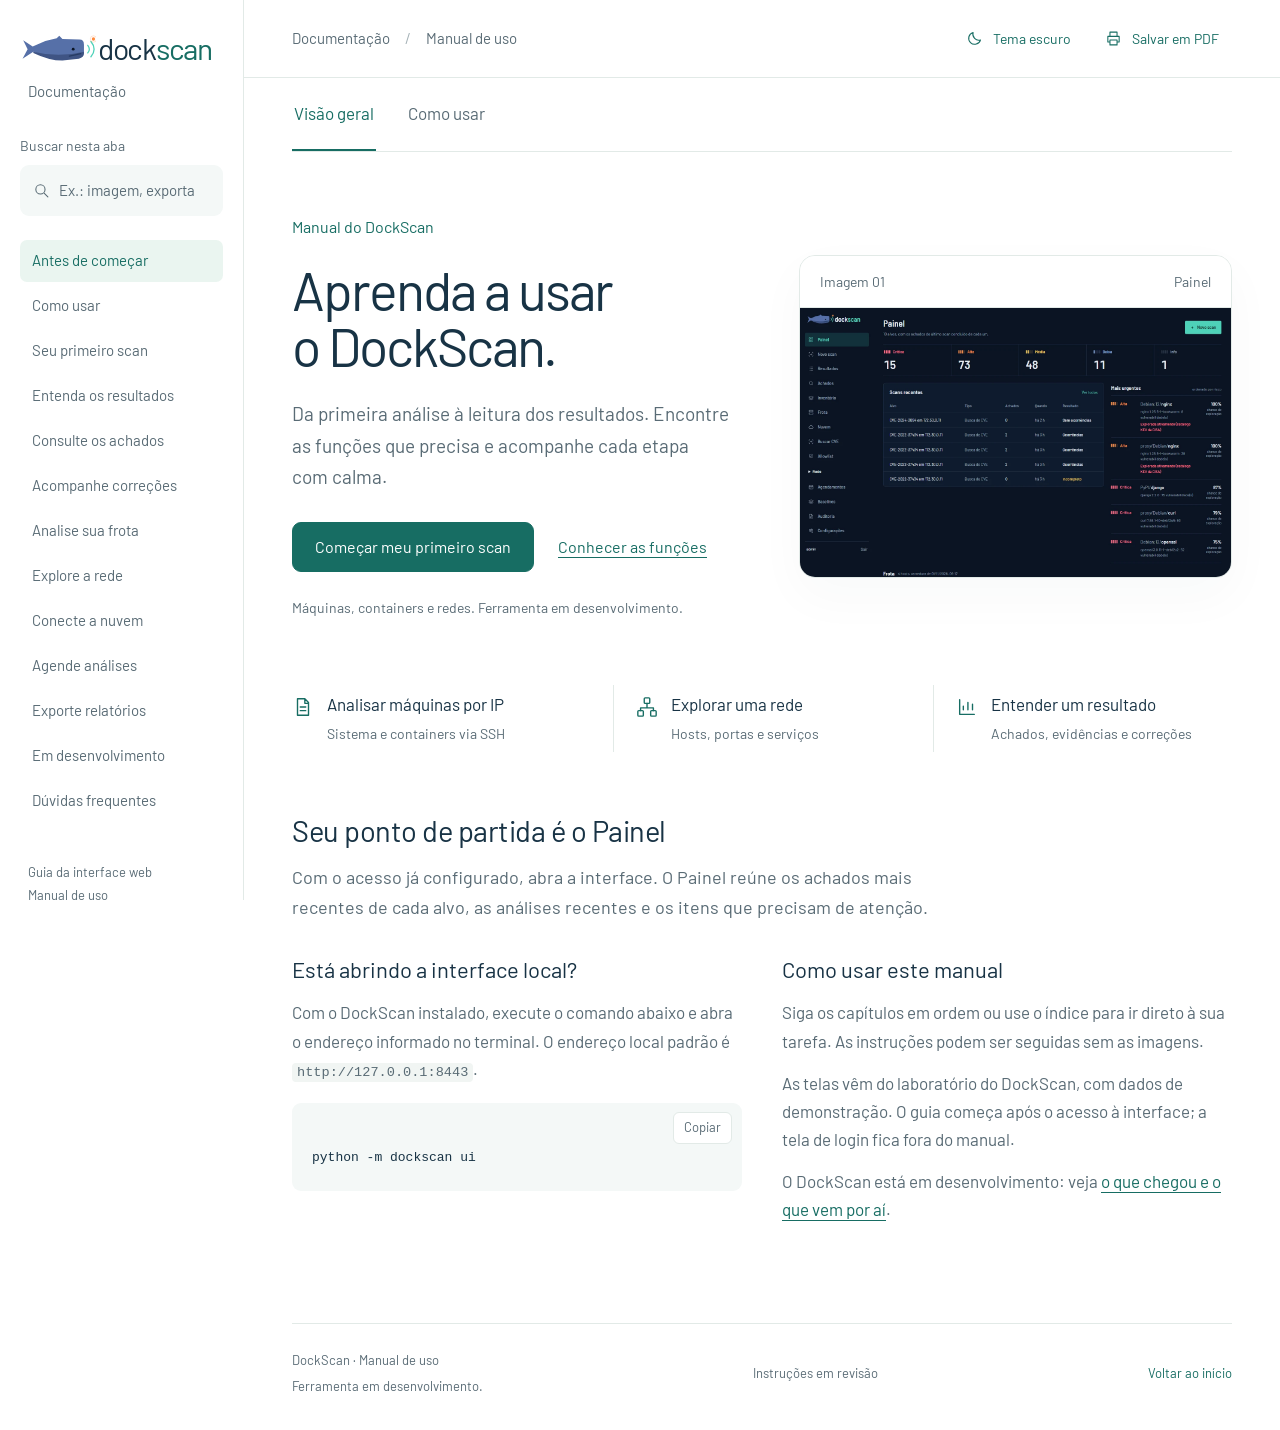
==== index.html @ 8bc9f791 "Publica o manual do DockScan O código do DockScan fica num repositório privado, e o GitHub Pages do " ====
<!doctype html>
<html lang="pt-BR">
<head>
  <meta charset="utf-8">
  <meta name="viewport" content="width=device-width, initial-scale=1">
  <meta name="color-scheme" content="light">
  <meta name="theme-color" content="#ffffff">
  <script src="tema.js"></script>
  <meta name="description" content="Manual de uso do DockScan. Aprenda a analisar máquinas e containers por IP, investigar redes e acompanhar as correções.">
  <title>Manual de uso · DockScan</title>
  <link rel="icon" href="assets/logo.svg" type="image/svg+xml">
  <link rel="preload" href="assets/fonts/barlow-latin-400-normal.woff2" as="font" type="font/woff2" crossorigin>
  <link rel="stylesheet" href="manual.css">
  <script src="manual.js" defer></script>
</head>
<body>
  <a class="skip-link" href="#conteudo">Pular para o conteúdo</a>
  <header class="mobile-header">
    <a class="brand" href="#inicio" aria-label="DockScan, início do manual"><img src="assets/logo.svg" alt="" width="66" height="30"><span>dock<span>scan</span></span></a>
    <button class="button" id="menu-toggle" type="button" aria-expanded="false" aria-controls="sidebar" hidden>Capítulos</button>
  </header>

  <aside class="sidebar" id="sidebar">
    <a class="brand" href="#inicio" aria-label="DockScan, início do manual"><img src="assets/logo.svg" alt="" width="80" height="36"><span>dock<span>scan</span></span></a>
    <p class="sidebar-label">Documentação</p>
    <div class="search" id="search-control" hidden>
      <label for="busca">Buscar nesta aba</label>
      <div class="search-field"><svg viewBox="0 0 24 24" aria-hidden="true"><circle cx="10.5" cy="10.5" r="6.5"></circle><path d="m16 16 5 5"></path></svg><input id="busca" type="search" name="busca" placeholder="Ex.: imagem, exportar…" autocomplete="off"></div>
      <p id="busca-status" class="sr-only" role="status"></p>
    </div>
    <nav aria-label="Capítulos do manual" id="chapters">
      <a href="#inicio" aria-current="location">Antes de começar</a>
      <a href="#como-usar">Como usar</a>
      <a href="#primeiro-scan">Seu primeiro scan</a>
      <a href="#resultados">Entenda os resultados</a>
      <a href="#achados">Consulte os achados</a>
      <a href="#comparacao">Acompanhe correções</a>
      <a href="#frota">Analise sua frota</a>
      <a href="#rede">Explore a rede</a>
      <a href="#nuvem">Conecte a nuvem</a>
      <a href="#agendamentos">Agende análises</a>
      <a href="#relatorios">Exporte relatórios</a>
      <a href="#desenvolvimento">Em desenvolvimento</a>
      <a href="#ajuda">Dúvidas frequentes</a>
    </nav>
    <div class="sidebar-footer">Guia da interface web<p>Manual de uso</p><a href="#primeiro-scan">Abrir passo a passo</a></div>
  </aside>

  <div class="page">
    <div class="topbar"><p>Documentação <span aria-hidden="true">/</span> Manual de uso</p><div class="topbar-actions"><button class="button small theme-toggle" id="theme-toggle" type="button" aria-label="Tema escuro" aria-pressed="false" title="Ativar tema escuro" hidden><svg viewBox="0 0 24 24" aria-hidden="true"><path d="M20.5 14A8.5 8.5 0 0 1 10 3.5 8.5 8.5 0 1 0 20.5 14Z"></path></svg><span>Tema escuro</span></button><button class="button small" id="print-manual" type="button" hidden><svg viewBox="0 0 24 24" aria-hidden="true"><path d="M7 8V3h10v5M7 17H4V9h16v8h-3M7 14h10v7H7z"></path></svg>Salvar em PDF</button></div></div>
    <main id="conteudo" tabindex="-1">
      <nav class="manual-tabs" id="manual-tabs" aria-label="Seções do manual">
        <a id="aba-visao-geral" href="#inicio" data-panel="painel-visao-geral">Visão geral</a>
        <a id="aba-como-usar" href="#como-usar" data-panel="painel-como-usar">Como usar</a>
      </nav>
      <p id="sem-resultados" class="empty-state" hidden>Nenhuma etapa encontrada. Tente “scan”, “rede”, “frota” ou “relatório”. <button class="text-button" id="limpar-busca" type="button">Limpar busca</button></p>

      <div id="painel-visao-geral" data-manual-panel>
      <section id="inicio" class="chapter intro" aria-labelledby="titulo-inicio" data-keywords="começar painel acesso interface instalação abrir overview dashboard">
        <div class="hero">
          <div class="hero-copy">
            <p class="intro-label">Manual do DockScan</p>
            <h1 id="titulo-inicio">Aprenda a usar<br>o DockScan.</h1>
            <p class="lead">Da primeira análise à leitura dos resultados. Encontre as funções que precisa e acompanhe cada etapa com calma.</p>
            <div class="hero-actions"><a class="button primary" href="#primeiro-scan">Começar meu primeiro scan</a><a class="text-link" href="#como-usar">Conhecer as funções</a></div>
            <p class="hero-note">Máquinas, containers e redes. Ferramenta em desenvolvimento.</p>
          </div>
          <div class="hero-preview">
        <figure class="screenshot-placeholder" id="print-painel" data-screenshot="painel.webp">
          <div class="placeholder-header"><span>Imagem 01</span><span>Painel</span></div>
          <img src="assets/prints/painel.webp" alt="Painel do DockScan com o resumo por severidade, os scans recentes e os achados mais urgentes" width="1440" height="900" decoding="async">
          <figcaption>Referência da etapa: use “Novo scan” para iniciar ou abra uma análise em “Scans recentes”.</figcaption>
        </figure>
          </div>
        </div>
        <div class="start-paths" aria-label="Escolha seu ponto de partida">
          <a href="#primeiro-scan"><svg viewBox="0 0 24 24" aria-hidden="true"><path d="M6 3h8l4 4v14H6zM14 3v5h4M9 12h6m-6 4h6"></path></svg><span>Analisar máquinas por IP<small>Sistema e containers via SSH</small></span></a>
          <a href="#rede"><svg viewBox="0 0 24 24" aria-hidden="true"><rect x="9" y="2" width="6" height="6" rx="1"></rect><rect x="2" y="16" width="6" height="6" rx="1"></rect><rect x="16" y="16" width="6" height="6" rx="1"></rect><path d="M12 8v5M5 16v-3h14v3"></path></svg><span>Explorar uma rede<small>Hosts, portas e serviços</small></span></a>
          <a href="#resultados"><svg viewBox="0 0 24 24" aria-hidden="true"><path d="M4 4v16h16M8 15v-4m5 4V7m5 8v-6"></path></svg><span>Entender um resultado<small>Achados, evidências e correções</small></span></a>
        </div>
        <div class="overview-panel-note"><h2>Seu ponto de partida é o Painel</h2><p>Com o acesso já configurado, abra a interface. O Painel reúne os achados mais recentes de cada alvo, as análises recentes e os itens que precisam de atenção.</p></div>
        <div class="two-columns notes"><div><h3>Está abrindo a interface local?</h3><p>Com o DockScan instalado, execute o comando abaixo e abra o endereço informado no terminal. O endereço local padrão é <code>http://127.0.0.1:8443</code>.</p><div class="code-box"><pre><code>python -m dockscan ui</code></pre><button type="button" class="copy-button" data-copy hidden>Copiar</button></div></div><div><h3>Como usar este manual</h3><p>Siga os capítulos em ordem ou use o índice para ir direto à sua tarefa. As instruções podem ser seguidas sem as imagens.</p><p class="muted">As telas vêm do laboratório do DockScan, com dados de demonstração. O guia começa após o acesso à interface; a tela de login fica fora do manual.</p><p class="muted">O DockScan está em desenvolvimento: veja <a href="#desenvolvimento">o que chegou e o que vem por aí</a>.</p></div></div>
      </section>

      </div>
      <div id="painel-como-usar" data-manual-panel>
      <section id="como-usar" class="chapter usage-guide" aria-labelledby="titulo-como-usar" data-keywords="tutorial como usar funções recursos menu botões passo a passo auditoria configurações allowlist baselines rede achados nuvem perfis">
        <header class="chapter-header"><div><h2 id="titulo-como-usar">Como usar</h2><p>Veja o caminho de uma análise e para que serve cada função da interface. Os capítulos seguintes detalham as etapas, com a tela de cada uma.</p></div></header>
        <h3 class="subheading">O fluxo completo, passo a passo</h3>
        <ol class="steps">
          <li><div><h3>Escolha o alvo</h3><p>Abra <a href="#primeiro-scan">Novo scan</a> para informar os IPs das máquinas. Para IPs, portas e serviços, siga o <a href="#rede">tutorial de rede</a>.</p></div></li>
          <li><div><h3>Preencha a entrada e a política</h3><p>Informe os endereços IP e configure o acesso SSH na Frota. Defina a severidade que deve reprovar o scan e se deseja comparar com uma análise anterior.</p></div></li>
          <li><div><h3>Inicie e acompanhe</h3><p>Clique em “Iniciar varredura por IP” ou, na rede, em “Iniciar varredura”. Aguarde o término e confira mensagens de erro e avisos de cobertura.</p></div></li>
          <li><div><h3>Investigue os achados</h3><p>Em <a href="#resultados">Resultados</a>, filtre os itens e leia localização, detalhes e recomendação. Os estados “Passou” e “Falhou” se referem à política configurada.</p></div></li>
          <li><div><h3>Corrija e repita a análise</h3><p>Altere o alvo e execute outro scan compatível. Use <a href="#comparacao">Comparar scans</a> para conferir itens novos, persistentes e que deixaram de ser reportados.</p></div></li>
          <li><div><h3>Guarde o resultado e crie uma rotina</h3><p><a href="#relatorios">Exporte o relatório</a> no formato necessário. Para repetir a análise, configure um <a href="#agendamentos">agendamento</a>.</p></div></li>
        </ol>

        <h3 class="subheading">O que cada função do menu faz</h3>
        <div class="function-list">
          <details class="function-item"><summary>Painel<svg viewBox="0 0 24 24" aria-hidden="true"><path d="m9 5 7 7-7 7"></path></svg></summary><div><p>Mostra os achados mais recentes por alvo, scans recentes e itens urgentes.</p><p class="function-instruction">Confira o resumo e abra uma análise em “Scans recentes”. <a href="#inicio">Ver orientação</a>.</p></div></details>
          <details class="function-item"><summary>Novo scan<svg viewBox="0 0 24 24" aria-hidden="true"><path d="m9 5 7 7-7 7"></path></svg></summary><div><p>Analisa o sistema e os containers das máquinas selecionadas por IP.</p><p class="function-instruction">Informe os IPs, revise a política e inicie. <a href="#primeiro-scan">Ver etapas</a>.</p></div></details>
          <details class="function-item"><summary>Resultados<svg viewBox="0 0 24 24" aria-hidden="true"><path d="m9 5 7 7-7 7"></path></svg></summary><div><p>Guarda o histórico e permite investigar os achados de cada análise.</p><p class="function-instruction">Localize o scan, abra o resultado, aplique filtros e leia os detalhes. <a href="#resultados">Ver etapas</a>.</p></div></details>
          <details class="function-item"><summary>Achados<svg viewBox="0 0 24 24" aria-hidden="true"><path d="m9 5 7 7-7 7"></path></svg></summary><div><p>Junta numa tabela os achados do último scan de cada alvo, com uma consulta parecida com SQL.</p><p class="function-instruction">Clique na caixa da consulta, escolha campo, operador e valores e consulte. <a href="#achados">Ver etapas</a>.</p></div></details>
          <details class="function-item"><summary>Inventário<svg viewBox="0 0 24 24" aria-hidden="true"><path d="m9 5 7 7-7 7"></path></svg></summary><div><p>Reúne máquinas, containers e serviços dos scans em um mapa e numa lista.</p><p class="function-instruction">Clique em uma máquina para expandir os itens, selecione um recurso para ver os detalhes e use os filtros para localizar um IP ou serviço.</p><p>O mapa consulta os dados salvos. Estados históricos e datas ajudam a identificar coletas antigas ou incompletas. As faixas são agrupamentos visuais dos IPs.</p></div></details>
          <details class="function-item"><summary>Frota<svg viewBox="0 0 24 24" aria-hidden="true"><path d="m9 5 7 7-7 7"></path></svg></summary><div><p>Salva o inventário de hosts cujos containers serão analisados.</p><p class="function-instruction">Cadastre os hosts, salve e use “Configurar varredura”. <a href="#frota">Ver etapas</a>.</p></div></details>
          <details class="function-item"><summary>Nuvem<svg viewBox="0 0 24 24" aria-hidden="true"><path d="m9 5 7 7-7 7"></path></svg></summary><div><p>Cadastra contas de nuvem e clusters Kubernetes com credenciais só de leitura. A leitura chega nas próximas etapas.</p><p class="function-instruction">Escolha o provedor, preencha os campos e teste a conexão. <a href="#nuvem">Ver etapas</a>.</p></div></details>
          <details class="function-item"><summary>Buscar CVE<svg viewBox="0 0 24 24" aria-hidden="true"><path d="m9 5 7 7-7 7"></path></svg></summary><div><p>Verifica uma CVE ou GHSA ao vivo nos IPs informados, com uma coleta atual por SSH.</p><p class="function-instruction"><a href="#guia-cve">Ver etapas da investigação</a>.</p></div></details>
          <details class="function-item"><summary>Allowlist<svg viewBox="0 0 24 24" aria-hidden="true"><path d="m9 5 7 7-7 7"></path></svg></summary><div><p>Suprime achados avaliados nas próximas análises e na avaliação da política.</p><p class="function-instruction">Informe uma entrada por linha, revise seu alcance e salve. <a href="#funcao-allowlist">Ver etapas</a>.</p></div></details>
          <details class="function-item"><summary>Rede<svg viewBox="0 0 24 24" aria-hidden="true"><path d="m9 5 7 7-7 7"></path></svg></summary><div><p>Reúne varredura de rede, hosts, serviços, exposição do Docker, registries, certificados TLS e achados de rede.</p><p class="function-instruction">Comece por “Varrer a rede” e investigue os resultados nas telas do módulo. <a href="#rede">Ver etapas</a>.</p></div></details>
          <details class="function-item"><summary>Agendamentos<svg viewBox="0 0 24 24" aria-hidden="true"><path d="m9 5 7 7-7 7"></path></svg></summary><div><p>Repete análises com um intervalo e uma entrada salvos.</p><p class="function-instruction">Defina nome, tipo, intervalo, horário, alvo e política. <a href="#agendamentos">Ver etapas</a>.</p></div></details>
          <details class="function-item"><summary>Baselines<svg viewBox="0 0 24 24" aria-hidden="true"><path d="m9 5 7 7-7 7"></path></svg></summary><div><p>Compara análises compatíveis e mostra como os achados mudaram.</p><p class="function-instruction">Selecione o scan atual e a referência e revise os grupos. <a href="#comparacao">Ver etapas</a>.</p></div></details>
          <details class="function-item"><summary>Auditoria<svg viewBox="0 0 24 24" aria-hidden="true"><path d="m9 5 7 7-7 7"></path></svg></summary><div><p>Permite consultar os registros de acesso e operação da interface.</p><p class="function-instruction">Abra o menu e busque por usuário, ação, alvo ou resultado. <a href="#funcao-auditoria">Ver etapas</a>.</p></div></details>
          <details class="function-item"><summary>Configurações<svg viewBox="0 0 24 24" aria-hidden="true"><path d="m9 5 7 7-7 7"></path></svg></summary><div><p>Mostra informações da instância, limites de envio e opções de rede.</p><p class="function-instruction">Confira a conexão e ajuste o escopo e as opções de rede. <a href="#funcao-configuracoes">Ver etapas</a>.</p></div></details>
        </div>

        <h3 class="subheading">As telas de Rede</h3>
        <div class="function-list">
          <details class="function-item"><summary>Painel de rede<svg viewBox="0 0 24 24" aria-hidden="true"><path d="m9 5 7 7-7 7"></path></svg></summary><div><p>Resume os scans selecionados. Escolha as análises e filtre por IP ou severidade para consultar os indicadores.</p></div></details>
          <details class="function-item"><summary>Varrer a rede<svg viewBox="0 0 24 24" aria-hidden="true"><path d="m9 5 7 7-7 7"></path></svg></summary><div><p>Cria uma análise. Informe os alvos autorizados, revise perfil, portas e módulos e clique em “Iniciar varredura”.</p></div></details>
          <details class="function-item"><summary>Hosts<svg viewBox="0 0 24 24" aria-hidden="true"><path d="m9 5 7 7-7 7"></path></svg></summary><div><p>Organiza as observações por host. Selecione um scan e abra o host para investigar portas, serviços e evidências.</p></div></details>
          <details class="function-item"><summary>Serviços<svg viewBox="0 0 24 24" aria-hidden="true"><path d="m9 5 7 7-7 7"></path></svg></summary><div><p>Lista os serviços identificados. Selecione o scan, filtre a listagem e confira os dados observados.</p></div></details>
          <details class="function-item"><summary>Exposição do Docker<svg viewBox="0 0 24 24" aria-hidden="true"><path d="m9 5 7 7-7 7"></path></svg></summary><div><p>Reúne as observações de APIs Docker. Confira as evidências de exposição e os achados relacionados.</p></div></details>
          <details class="function-item"><summary>Registries<svg viewBox="0 0 24 24" aria-hidden="true"><path d="m9 5 7 7-7 7"></path></svg></summary><div><p>Reúne os dados observados nos registries. Escolha o scan e consulte os registros e suas evidências.</p></div></details>
          <details class="function-item"><summary>Certificados TLS<svg viewBox="0 0 24 24" aria-hidden="true"><path d="m9 5 7 7-7 7"></path></svg></summary><div><p>Permite investigar as observações TLS. Confira os dados do certificado e os problemas reportados na análise.</p></div></details>
          <details class="function-item"><summary>Achados de rede<svg viewBox="0 0 24 24" aria-hidden="true"><path d="m9 5 7 7-7 7"></path></svg></summary><div><p>Reúne os achados de rede. Filtre por alvo, porta, serviço ou severidade; abra um item e registre a triagem com um comentário.</p></div></details>
          <details class="function-item"><summary>Em andamento<svg viewBox="0 0 24 24" aria-hidden="true"><path d="m9 5 7 7-7 7"></path></svg></summary><div><p>Mostra o andamento das análises ativas. Abra os resultados ao vivo ou use os controles de pausa, retomada e parada.</p></div></details>
          <details class="function-item"><summary>Histórico<svg viewBox="0 0 24 24" aria-hidden="true"><path d="m9 5 7 7-7 7"></path></svg></summary><div><p>Permite localizar análises anteriores. Filtre o histórico e use as ações para abrir, repetir, comparar, exportar ou excluir uma análise.</p></div></details>
          <details class="function-item"><summary>Comparar varreduras<svg viewBox="0 0 24 24" aria-hidden="true"><path d="m9 5 7 7-7 7"></path></svg></summary><div><p>Compara cobertura e observações de duas análises. Escolha os scans e revise também os itens sem cobertura comparável.</p></div></details>
          <details class="function-item"><summary>Perfis<svg viewBox="0 0 24 24" aria-hidden="true"><path d="m9 5 7 7-7 7"></path></svg></summary><div><p>Salva combinações de portas, descoberta e auditorias. Crie um perfil ou duplique um existente, ajuste os campos e salve.</p></div></details>
        </div>

        <details class="disclosure" id="funcao-allowlist"><summary>Allowlist: como cadastrar uma exceção</summary><div><ol class="compact-steps"><li>Abra “Allowlist” no menu.</li><li>Informe uma regra, localização de pacote ou identificador por linha. Use linhas iniciadas por <code>#</code> para comentários.</li><li>Revise a entrada e clique em “Salvar allowlist”.</li><li>Execute um novo scan para aplicar a alteração. O histórico anterior permanece como estava.</li></ol><p>Uma entrada de pacote pode suprimir várias vulnerabilidades. Confira o alcance da exceção antes de salvar.</p></div></details>
        <details class="disclosure" id="funcao-auditoria"><summary>Auditoria: como localizar uma atividade</summary><div><ol class="compact-steps"><li>Abra “Auditoria” no menu.</li><li>Preencha “Buscar atividade” com usuário, ação, alvo ou resultado.</li><li>Confira data, usuário, ação, alvo, IP e resultado da atividade encontrada.</li><li>Limpe a busca para voltar à listagem disponível.</li></ol></div></details>
        <details class="disclosure" id="funcao-configuracoes"><summary>Configurações: o que conferir e como ajustar a rede</summary><div><ol class="compact-steps"><li>Abra “Configurações” para consultar versão, conexão e limites de envio.</li><li>Em “Configurações de rede”, revise escopos autorizados, exclusões e limites da análise.</li><li>Confira também formato dos relatórios, evidências e preferências da interface.</li><li>Clique em “Salvar configurações de rede”. Alterações de escopo e limites globais exigem que não haja scans ativos.</li></ol><p>Revise a confirmação antes de reduzir a retenção: essa mudança pode excluir scans de rede antigos e seus relatórios.</p></div></details>
        <details class="disclosure"><summary>Achados de rede: como registrar a triagem</summary><div><ol class="compact-steps"><li>Abra “Rede → Achados de rede”.</li><li>Localize o achado usando os filtros e abra seus detalhes.</li><li>Leia a evidência e escreva o motivo em “Comentário de triagem”.</li><li>Escolha a ação: revisado, falso positivo ou risco aceito. Use “Reabrir” para reabrir um achado.</li></ol><p>A triagem registra a avaliação do item. Confira a evidência e a cobertura da análise antes de decidir seu estado.</p></div></details>
        <div class="callout"><span class="callout-tag">Imagens do manual</span><div><p>As telas de cada etapa vêm do laboratório do DockScan, com dados de demonstração. Telas e nomes podem mudar enquanto a ferramenta está em desenvolvimento.</p></div></div>
      </section>

      <section id="primeiro-scan" class="chapter" aria-labelledby="titulo-primeiro" data-keywords="ip ipv4 ipv6 ssh máquina containers novo scan política kev epss cofre">
        <header class="chapter-header"><div><h2 id="titulo-primeiro">Seu primeiro scan por IP</h2><p>Informe os endereços das máquinas. O DockScan coleta os dados por SSH e identifica automaticamente os pacotes instalados.</p></div></header>
        <ol class="steps">
          <li><div><h3>Configure o acesso SSH</h3><p>Em Frota, cadastre uma credencial no cofre com o escopo dos IPs permitidos ou configure uma chave SSH no inventário.</p></div></li>
          <li><div><h3>Abra “Novo scan” e informe os IPs</h3><p>Digite um IP por linha ou separe por vírgula. Os botões do inventário adicionam IPs já cadastrados. A seleção pode incluir IPv4 e IPv6.</p></div></li>
          <li><div><h3>Defina a política da análise</h3><p>Escolha a severidade mínima de falha e as opções de CVEs, KEV e EPSS. Deixe a comparação marcada para acompanhar mudanças nos mesmos IPs.</p></div></li>
          <li><div><h3>Clique em “Iniciar varredura por IP”</h3><p>O resultado atualiza automaticamente. A coleta usa apenas os IPs informados, mesmo que existam outras máquinas no inventário.</p></div></li>
        </ol>
        <figure class="screenshot-placeholder" id="print-novo-scan" data-screenshot="novo-scan.webp">
          <div class="placeholder-header"><span>Imagem 02</span><span>Novo scan / IPs das máquinas</span></div>
          <img src="assets/prints/novo-scan.webp" alt="Novo scan com os IPs das máquinas e a política da análise" width="1440" height="900" loading="lazy" decoding="async">
          <figcaption>Referência das etapas 1 a 4: preencher o alvo, revisar a política e iniciar a análise.</figcaption>
        </figure>
        <div class="callout"><span class="callout-tag">Como os dados são obtidos</span><div><p>Os nomes e as versões dos pacotes são descobertos na própria máquina. Nenhum pacote precisa ser informado ou enviado para iniciar a varredura. Os comandos remotos fazem leituras, sem instalar um agente.</p></div></div>
        <div class="table-scroll"><table><caption class="sr-only">Varreduras disponíveis por IP</caption><thead><tr><th scope="col">Objetivo</th><th scope="col">Onde abrir</th><th scope="col">Alvo</th></tr></thead><tbody>
          <tr><td>Auditar o sistema e os containers</td><td>Novo scan</td><td>IPs das máquinas, com acesso SSH.</td></tr>
          <tr><td>Investigar uma vulnerabilidade específica</td><td>Buscar CVE</td><td>IPs das máquinas e identificador CVE ou GHSA.</td></tr>
          <tr><td>Identificar portas e serviços</td><td>Rede → Varrer a rede</td><td>IPs ou faixas autorizadas no escopo de rede.</td></tr>
        </tbody></table></div>
        <details class="disclosure"><summary>O que a varredura coleta?</summary><div><p>São lidos os pacotes e a configuração do sistema, os containers e os dados disponíveis sobre processos e portas. O resultado informa falhas de acesso ou partes da coleta que ficaram incompletas.</p><p>“Pular consulta de CVEs” desativa a consulta de vulnerabilidades. “Pular KEV e EPSS” desativa esse enriquecimento. A ausência de achados numa coleta incompleta não descarta vulnerabilidades.</p></div></details>
      </section>

      <section id="resultados" class="chapter" aria-labelledby="titulo-resultados" data-keywords="achado severidade crítica alta média baixa info risco falhou passou filtros cve kev epss detalhe recomendação resultado vulnerabilidades pacotes">
        <header class="chapter-header"><div><h2 id="titulo-resultados">Entenda os resultados</h2><p>O resultado mostra o que foi encontrado, onde está o problema e qual é o próximo passo recomendado.</p></div></header>
        <ol class="steps">
          <li><div><h3>Confira o estado e os avisos</h3><p>Abra o scan pelo Painel ou por Resultados. Veja se ele terminou, se houve erro e quais limites ou consultas afetaram a cobertura.</p></div></li>
          <li><div><h3>Filtre o que precisa investigar</h3><p>Use Severidade e Buscar achado para localizar uma regra, pacote, CVE ou localização. Em Exibir, alterne entre “Pacotes e regras” e “Vulnerabilidades individuais”.</p></div></li>
          <li><div><h3>Abra os detalhes e leia a recomendação</h3><p>Cada item informa severidade, identificador da regra e localização. Use Ver detalhes para consultar a evidência e planejar a correção. Quando disponíveis, KEV e EPSS ajudam a priorizar.</p></div></li>
        </ol>
        <figure class="screenshot-placeholder" id="print-resultados" data-screenshot="resultado.webp">
          <div class="placeholder-header"><span>Imagem 03</span><span>Resultado / filtros e achados</span></div>
          <img src="assets/prints/resultado.webp" alt="Resultado de uma análise que falhou pela política, com o resumo por severidade e os achados" width="1440" height="1150" loading="lazy" decoding="async">
          <figcaption>Referência das etapas 1 a 3: conferir o estado, filtrar os itens e ler a recomendação.</figcaption>
        </figure>
        <div class="callout warning"><span class="callout-tag">Sobre a política</span><div><h3>“Passou” pode aparecer mesmo com achados</h3><p>O estado indica se a política escolhida foi atingida. Um scan com achados abaixo do limite configurado pode passar. Confira a política, os avisos e a cobertura antes de concluir que o alvo está seguro.</p></div></div>
        <div class="severity-key" aria-label="Severidades"><span class="critical">Crítica</span><span class="high">Alta</span><span class="medium">Média</span><span class="low">Baixa</span><span class="info">Info</span></div>
        <p class="muted">Um achado de pacote pode reunir várias vulnerabilidades. A visualização individual ajuda a verificar cada identificador sem confundir a quantidade de pacotes com a de vulnerabilidades.</p>
        <details class="disclosure"><summary>Qual a diferença entre “Falhou” e “Erro na análise”?</summary><div><p>“Falhou” e “Passou” são o resultado da política: a análise terminou, e algum achado atingiu, ou não, o limite configurado. “Erro na análise” é uma falha técnica: a coleta não terminou. Ele aparece com um sublinhado pontilhado vermelho para não ser confundido com “Falhou”. “Incompleto” indica que faltou parte da cobertura.</p></div></details>
      </section>

      <section id="achados" class="chapter" aria-labelledby="titulo-achados" data-keywords="achados consulta sql filtro campos operadores severidade kev epss pacote cve ip fonte agrupar exportar csv json link compartilhar sugestões">
        <header class="chapter-header"><div><h2 id="titulo-achados">Consulte os achados</h2><p>A tela Achados junta numa tabela só os achados do último scan de cada alvo, de todas as fontes. Uma consulta parecida com SQL encontra o que você precisa.</p></div></header>
        <ol class="steps">
          <li><div><h3>Abra “Achados” no menu</h3><p>A tabela começa com todos os achados, do mais urgente para o menos urgente: primeiro os explorados ativamente (KEV), depois por severidade e por chance de exploração (EPSS).</p></div></li>
          <li><div><h3>Clique na caixa da consulta e escolha um campo</h3><p>A lista mostra os campos. Passe o mouse num campo para abrir as opções dele ao lado: escolha o operador, marque um ou mais valores e clique em “Adicionar à consulta”. Os valores sugeridos vêm dos seus próprios achados, com a contagem de cada um.</p></div></li>
          <li><div><h3>Junte condições e consulte</h3><p>Com uma consulta pronta, clique de novo na caixa para continuar com “e”, “ou” ou “ordenar por”, ou use “Adicionar outro filtro”. Depois clique em “Consultar” ou aperte Enter. Quem já conhece a linguagem pode digitar direto.</p></div></li>
          <li><div><h3>Agrupe, compartilhe e exporte</h3><p>Em “Agrupar por”, veja os achados por ativo, vulnerabilidade, pacote ou fonte; clique num grupo para filtrar só ele. A consulta fica no endereço da página, então o link pode ser compartilhado. “Exportar CSV” e “Exportar JSON” levam o resultado da consulta.</p></div></li>
        </ol>
        <figure class="screenshot-placeholder" id="print-achados" data-screenshot="achados.webp">
          <div class="placeholder-header"><span>Imagem 09</span><span>Achados / consulta e opções do campo</span></div>
          <img src="assets/prints/achados.webp" alt="Tela Achados com a lista de sugestões aberta e, ao lado, as opções do campo pacote com valores marcados" width="1440" height="900" loading="lazy" decoding="async">
          <figcaption>Referência das etapas 2 e 3: a lista de sugestões à esquerda e, ao lado, o operador e os valores do campo escolhido.</figcaption>
        </figure>
        <div class="code-box labeled"><span class="code-label">Exemplos de consulta</span><pre><code>severidade &gt;= alta e corrigivel
pacote ~ openssl e (fonte = maquina ou fonte = container)
cve em (CVE-2022-37434, CVE-2024-3094)
ip em 172.30.0.0/24 e visto_em &gt; -7d
"nginx" ordenar por epss desc</code></pre><button class="copy-button" type="button" data-copy hidden>Copiar</button></div>
        <div class="table-scroll"><table><caption class="sr-only">Operadores da consulta</caption><thead><tr><th scope="col">Operador</th><th scope="col">Significado</th></tr></thead><tbody>
          <tr><td class="mono">= e !=</td><td>É igual ou diferente. Aceitam <code>*</code> como curinga, como em <code>versao = 1.2.*</code>.</td></tr>
          <tr><td class="mono">&gt; &gt;= &lt; &lt;=</td><td>Maior ou menor, para severidade, EPSS, porta e data.</td></tr>
          <tr><td class="mono">~ e !~</td><td>Contém ou não contém o texto.</td></tr>
          <tr><td class="mono">em (a, b)</td><td>Está na lista. Para IP, aceita faixa: <code>ip em 10.0.0.0/24</code>.</td></tr>
          <tr><td class="mono">existe</td><td>O campo tem valor.</td></tr>
          <tr><td class="mono">e, ou, não, ( )</td><td>Juntam e agrupam as condições. Também valem and, or, not e in.</td></tr>
        </tbody></table></div>
        <div class="callout"><span class="callout-tag">De onde vêm os achados</span><div><p>A tabela usa o último scan concluído de cada alvo. Na frota, cada máquina conta separada: se uma máquina ficou inacessível no scan mais novo, vale a última coleta boa dela. As buscas de CVE não entram, porque os mesmos pacotes já aparecem pela frota.</p></div></div>
        <details class="disclosure"><summary>Quais campos posso consultar?</summary><div><p>severidade, cve, regra, titulo, pacote, versao, ecossistema, correcao, corrigivel, fonte, ativo, ip, porta, container, local, epss, kev, novo, visto_em e scan. A ajuda “Como consultar”, na própria tela, descreve cada um.</p><p>Um campo de sim ou não sozinho vale “sim”: <code>kev</code> é o mesmo que <code>kev = sim</code>. Datas aceitam <code>2026-11-01</code>, <code>-7d</code>, <code>-24h</code>, <code>hoje</code> e <code>ontem</code>. EPSS aceita <code>0.1</code> ou <code>10%</code>.</p></div></details>
        <details class="disclosure"><summary>A consulta mostrou um erro</summary><div><p>A mensagem diz o que faltou e em que posição, e o cursor vai até o ponto do problema. Os erros mais comuns são um campo com nome errado, um operador que não vale para o campo (como <code>&gt;</code> em <code>kev</code>) e aspas ou parênteses sem fechar.</p></div></details>
      </section>

      <section id="comparacao" class="chapter" aria-labelledby="titulo-comparacao" data-keywords="baseline comparar scans novos persistentes corrigidos allowlist suprimir exceções histórico diferenças">
        <header class="chapter-header"><div><h2 id="titulo-comparacao">Acompanhe as correções</h2><p>Repita a análise depois de alterar o alvo e compare os resultados para saber o que mudou.</p></div></header>
        <ol class="steps">
          <li><div><h3>Execute um novo scan do mesmo alvo</h3><p>Use o mesmo tipo de análise e o mesmo nome de alvo. Mantenha a mesma seleção de IPs e as mesmas opções de cobertura.</p></div></li>
          <li><div><h3>Abra “Comparar scans”</h3><p>Na página de um resultado concluído, clique em Comparar scans. Você também pode abrir Baselines no menu. Selecione o scan atual e a referência compatível.</p></div></li>
          <li><div><h3>Revise os três grupos</h3><p>Novos apareceram no scan atual. Persistentes continuam presentes. Corrigidos estavam na referência e não aparecem no resultado atual. Abra os itens para entender a mudança.</p></div></li>
        </ol>
        <figure class="screenshot-placeholder" id="print-comparacao" data-screenshot="comparacao.webp">
          <div class="placeholder-header"><span>Imagem 04</span><span>Comparar scans</span></div>
          <img src="assets/prints/comparacao.webp" alt="Comparação entre dois scans da mesma imagem, com os grupos novos, persistentes e corrigidos" width="1440" height="1000" loading="lazy" decoding="async">
          <figcaption>Referência das etapas 2 e 3: escolher duas análises compatíveis e revisar as mudanças.</figcaption>
        </figure>
        <div class="callout"><span class="callout-tag">Antes de comparar</span><div><p>Uma consulta desativada, um erro de coleta ou uma alteração na allowlist pode mudar os resultados. “Corrigido” significa que o achado deixou de ser reportado nessa comparação. Confira a evidência e os avisos dos dois scans.</p></div></div>
        <details class="disclosure"><summary>Como tratar uma exceção pela Allowlist?</summary><div><p>Abra Allowlist, informe uma regra, localização de pacote ou identificador por linha e clique em Salvar allowlist. Linhas que começam com <code>#</code> são comentários.</p><p>As entradas são aplicadas nos próximos scans e retiram os achados correspondentes da avaliação de falha. O histórico anterior permanece como estava. Revise o alcance de cada entrada: um pacote pode reunir várias vulnerabilidades.</p></div></details>
      </section>

      <section id="frota" class="chapter" aria-labelledby="titulo-frota" data-keywords="ssh inventário host containers execução frota servidor docker chave remoto local agente">
        <header class="chapter-header"><div><h2 id="titulo-frota">Analise sua frota</h2><p>Cadastre os hosts para analisar os containers em execução e sua configuração, usando o inventário salvo.</p></div></header>
        <ol class="steps">
          <li><div><h3>Abra “Frota” e preencha o inventário</h3><p>Informe um IP por linha, com as opções de acesso SSH. O servidor DockScan precisa alcançar os hosts por SSH, ter acesso por chave ou pelo cofre de credenciais e permissão para as leituras. O cofre fica na própria página Frota.</p></div></li>
          <li><div><h3>Salve e inicie a análise</h3><p>Clique em Salvar inventário e depois em Configurar varredura. Em “Novo scan”, selecione os IPs, ajuste a política e clique em “Iniciar varredura por IP”.</p></div></li>
          <li><div><h3>Revise cada host</h3><p>No resultado, abra os hosts e verifique os achados da máquina e dos containers. Confira também falhas de acesso e avisos de coleta. Volte a “Frota” para consultar a última varredura.</p></div></li>
        </ol>
        <details class="disclosure" id="guia-cofre"><summary>Como configurar o cofre SSH</summary><div><ol class="compact-steps"><li>Em Frota, vá até “Cofre de acesso SSH”.</li><li>Informe nome, usuário, senha e escopo permitido. Marque sudo somente se essa conta estiver configurada para usá-lo.</li><li>Clique em “Salvar credencial”. A senha sai do campo e não é devolvida pela interface.</li><li>No inventário, use <code>cred=nome-da-credencial</code> para selecioná-la. O escopo continua sendo respeitado.</li></ol><p>A identidade SSH é registrada na primeira conexão. Se mudar, confira a mudança antes de esquecer a entrada na lista de identidades conhecidas.</p></div></details>
        <details class="disclosure" id="guia-cve"><summary>Como investigar uma CVE</summary><div><ol class="compact-steps"><li>Abra “Buscar CVE” no menu da ferramenta.</li><li>Informe os IPs e um identificador CVE ou GHSA.</li><li>Clique em “Verificar CVE nos IPs”. Os dados são coletados por SSH nas máquinas selecionadas.</li><li>Leia as ocorrências, a data da coleta, os avisos e as evidências de uso. Uma coleta incompleta não descarta um alvo.</li></ol><p>Os pacotes são identificados automaticamente durante a coleta por IP.</p></div></details>
        <figure class="screenshot-placeholder" id="print-frota" data-screenshot="frota.webp">
          <div class="placeholder-header"><span>Imagem 05</span><span>Frota / inventário</span></div>
          <img src="assets/prints/frota.webp" alt="Frota com um inventário de exemplo e a última varredura dos hosts" width="1440" height="900" loading="lazy" decoding="async">
          <figcaption>Referência das etapas 1 e 2: cadastrar os hosts, salvar e configurar a análise de frota.</figcaption>
        </figure>
        <div class="code-box labeled"><span class="code-label">Exemplo de inventário</span><pre><code># Docker da máquina em que o DockScan está rodando
127.0.0.1 local=true

# Exemplo de host remoto: substitua pelo seu ambiente
deploy@host.exemplo.com:2222 key=~/.ssh/id_deploy</code></pre><button class="copy-button" type="button" data-copy hidden>Copiar</button></div>
        <p class="muted">Os caminhos de chave e o Docker local são resolvidos na máquina do servidor DockScan. Use hosts aos quais você tem acesso autorizado.</p>
      </section>

      <section id="rede" class="chapter" aria-labelledby="titulo-rede" data-keywords="network security scanner rede ip cidr escopo portas serviços tls registry docker exposição varrer iniciar pausar retomar parar hosts achados histórico perfil painel">
        <header class="chapter-header"><div><h2 id="titulo-rede">Explore a rede</h2><p>O módulo Rede identifica portas e serviços e reúne evidências de exposição nos alvos autorizados.</p></div></header>
        <ol class="steps">
          <li><div><h3>Confira os escopos permitidos</h3><p>Em Configurações → Configurações de rede, revise “Escopos de rede autorizados (IP/CIDR)”. Só inclua redes que você está autorizado a analisar. O padrão permite loopback.</p></div></li>
          <li><div><h3>Abra “Rede → Varrer a rede”</h3><p>Dê um nome ao scan. Em IP, range, CIDR ou múltiplos alvos, informe os IPs e redes. Para experimentar na máquina do servidor, use <code>127.0.0.1</code>. Você também pode importar uma lista <code>.txt</code> em “Importar alvos”.</p><p>Preencha as exclusões, se necessário. Confira a estimativa de alvos e o escopo autorizado mostrado no formulário.</p></div></li>
          <li><div><h3>Escolha o perfil e revise as portas</h3><p>Em “Configuração da varredura”, selecione o “Perfil” e confira as “Portas”. Revise o tempo limite, a velocidade e os módulos “Detectar serviços”, “Detectar Docker”, “Auditar registries” e “Analisar TLS”.</p></div></li>
          <li><div><h3>Confirme a autorização e clique em “Iniciar varredura”</h3><p>Acompanhe o progresso na página do scan. Use “Pausar”, “Retomar” ou “Parar” para encerrar. Ao parar, os resultados parciais continuam disponíveis.</p></div></li>
        </ol>
        <figure class="screenshot-placeholder" id="print-rede" data-screenshot="rede.webp">
          <div class="placeholder-header"><span>Imagem 06</span><span>Varrer a rede / configuração</span></div>
          <img src="assets/prints/rede.webp" alt="Varrer a rede com o alvo do laboratório, os escopos autorizados e a configuração" width="1440" height="900" loading="lazy" decoding="async">
          <figcaption>Referência das etapas 1 a 4: conferir o escopo e configurar o scan antes de iniciar.</figcaption>
        </figure>
        <div class="two-columns notes"><div><h3>Onde consultar depois</h3><p>“Em andamento” mostra os trabalhos ativos. “Histórico” guarda as análises anteriores. Use “Hosts” e “Serviços” para investigar os hosts e serviços encontrados.</p></div><div><h3>Como ler a cobertura</h3><p>Na página do scan, alterne “Visualização” entre hosts, portas, cobertura TCP, serviços e achados. Consulte “Configuração e limitações” para entender o alcance da coleta.</p></div></div>
        <div class="callout warning"><span class="callout-tag">Sobre a cobertura</span><div><h3>Timeout é um resultado inconclusivo</h3><p>Uma porta sem resposta não está comprovadamente fechada. Um host sem resposta também não está comprovadamente desligado. Verifique os estados de cobertura antes de comparar ou encerrar a investigação.</p></div></div>
        <details class="disclosure"><summary>Como comparar dois scans de rede?</summary><div><p>Abra “Comparar varreduras” no menu Rede ou use “Comparar” no resultado. Selecione as duas análises e revise os itens novos, removidos, alterados e sem mudanças.</p><p>Itens sem cobertura comparável aparecem como “NotComparable”. Confirme alvos, portas e módulos antes de interpretar um serviço como removido ou um risco como resolvido.</p></div></details>
      </section>

      <section id="nuvem" class="chapter" aria-labelledby="titulo-nuvem" data-keywords="nuvem cloud aws azure google gcp kubernetes conta credencial permissão leitura securityaudit reader viewer kubeconfig testar conexão">
        <header class="chapter-header"><div><h2 id="titulo-nuvem">Conecte a nuvem</h2><p>O módulo de nuvem vai ler contas da AWS, do Azure e do Google Cloud e clusters Kubernetes para achar o que expõe seus containers. Nesta versão, o cadastro das contas está pronto; a leitura chega nas próximas etapas.</p></div></header>
        <ol class="steps">
          <li><div><h3>Crie uma credencial só de leitura</h3><p>Ao escolher o provedor, a tela mostra a permissão mínima e o passo a passo para criar a credencial. Nunca use a chave de um usuário administrador.</p></div></li>
          <li><div><h3>Abra “Nuvem” e escolha o provedor</h3><p>Dê um nome à conta e preencha os campos. Regiões, assinaturas, projetos ou namespaces definem o que pode ser lido.</p></div></li>
          <li><div><h3>Salve e clique em “Testar conexão”</h3><p>Nesta versão, o teste confirma que a conta foi validada e salva. Quando o conector do provedor chegar, ele vai conferir o acesso na própria nuvem.</p></div></li>
          <li><div><h3>Edite ou exclua quando precisar</h3><p>Em “Editar”, um segredo deixado em branco continua o atual. “Excluir” apaga a conta e os segredos dela do servidor.</p></div></li>
        </ol>
        <figure class="screenshot-placeholder" id="print-nuvem" data-screenshot="nuvem.webp">
          <div class="placeholder-header"><span>Imagem 10</span><span>Nuvem / cadastro de contas</span></div>
          <img src="assets/prints/nuvem.webp" alt="Tela Nuvem com o cadastro de uma conta da AWS e, ao lado, a permissão mínima e o passo a passo" width="1440" height="1050" loading="lazy" decoding="async">
          <figcaption>Referência das etapas 1 a 3: escolher o provedor, preencher os campos e conferir a permissão mínima ao lado.</figcaption>
        </figure>
        <div class="table-scroll"><table><caption class="sr-only">Permissão mínima por provedor</caption><thead><tr><th scope="col">Provedor</th><th scope="col">Credencial só de leitura</th><th scope="col">Escopo</th></tr></thead><tbody>
          <tr><td>AWS</td><td>Usuário que só pode assumir um papel com a política SecurityAudit, exigindo external ID.</td><td>Regiões</td></tr>
          <tr><td>Azure</td><td>Aplicativo (service principal) com o papel Reader.</td><td>Assinaturas</td></tr>
          <tr><td>Google Cloud</td><td>Conta de serviço com os papéis Viewer e Security Reviewer.</td><td>Projetos</td></tr>
          <tr><td>Kubernetes</td><td>ServiceAccount com um ClusterRole de leitura em pods, nodes e namespaces.</td><td>Namespaces</td></tr>
        </tbody></table></div>
        <div class="callout warning"><span class="callout-tag">Segurança</span><div><h3>Os segredos ficam cifrados, mas no servidor</h3><p>As credenciais são cifradas com a chave do cofre e nunca voltam para a tela. Quem tem acesso de administrador ao servidor do DockScan consegue lê-las: cadastre só credenciais de leitura e, de preferência, com prazo de validade.</p></div></div>
        <details class="disclosure"><summary>Por que meu kubeconfig foi recusado?</summary><div><p>Por segurança, o kubeconfig precisa trazer o token ou o certificado embutidos e a CA do cluster em <code>certificate-authority-data</code>. São recusados: autenticação por <code>exec</code> ou <code>auth-provider</code>, que rodaria um programa no servidor do DockScan; caminhos de arquivo, que leriam arquivos do servidor; <code>insecure-skip-tls-verify</code>; e endereços sem <code>https://</code>.</p></div></details>
        <details class="disclosure"><summary>O que o DockScan vai procurar na nuvem?</summary><div><p>Portas de administração abertas para a internet (API do Docker, kubelet, etcd, API do Kubernetes, registry e SSH), regras que liberam todas as portas, registries públicos ou com usuário administrador, API do cluster aberta, cluster sem RBAC, máquinas que aceitam o serviço de metadados sem token e workloads privilegiados. Esses achados vão aparecer na tela Achados, e as contas, no Inventário.</p></div></details>
      </section>

      <section id="agendamentos" class="chapter" aria-labelledby="titulo-agendamentos" data-keywords="automático recorrente periodicidade intervalo diário agendamento scheduler agendador pausar retomar executar agora minutos">
        <header class="chapter-header"><div><h2 id="titulo-agendamentos">Agende análises</h2><p>Repita uma análise em intervalos definidos e consulte o resultado de cada rodada no histórico.</p></div></header>
        <ol class="steps">
          <li><div><h3>Abra “Agendamentos” e dê um nome à rotina</h3><p>Defina o intervalo em minutos e a primeira execução. Para executar uma vez por dia, use 1440 minutos. A interface aceita de 5 a 10080 minutos.</p></div></li>
          <li><div><h3>Preencha o alvo e a política</h3><p>Informe os IPs das máquinas e os critérios de falha. A seleção fica salva na rotina, e o acesso SSH usa as configurações da Frota.</p></div></li>
          <li><div><h3>Clique em “Criar agendamento”</h3><p>A rotina aparece em “Scans agendados”. Use Executar agora para iniciar uma rodada manual, Pausar para interromper as próximas rodadas e Retomar para reativar. Excluir o agendamento preserva os scans anteriores.</p></div></li>
        </ol>
        <figure class="screenshot-placeholder" id="print-agendamentos" data-screenshot="agendamentos.webp">
          <div class="placeholder-header"><span>Imagem 07</span><span>Agendamentos / nova rotina</span></div>
          <img src="assets/prints/agendamentos.webp" alt="Agendamentos com uma rotina pausada e o formulário de nova rotina" width="1440" height="900" loading="lazy" decoding="async">
          <figcaption>Referência das etapas 1 a 3: definir a rotina, informar o alvo e salvar o agendamento.</figcaption>
        </figure>
        <div class="callout"><span class="callout-tag">Como a rotina funciona</span><div><p>O agendamento repete a coleta nos IPs selecionados e identifica os dados atuais das máquinas. Adicionar outros IPs ao inventário não amplia o alvo de uma rotina já criada.</p></div></div>
        <details class="disclosure"><summary>As análises continuam com a interface fechada?</summary><div><p>Fechar a aba do navegador não desliga o servidor. As rotinas continuam enquanto o servidor DockScan estiver rodando. Para executar com o servidor web desligado, mantenha o serviço independente abaixo ativo, usando o mesmo diretório de dados da sua instância.</p><div class="code-box"><pre><code>python -m dockscan agendador --data-dir ~/.dockscan</code></pre><button type="button" class="copy-button" data-copy hidden>Copiar</button></div><p>Sem o servidor e sem esse serviço, as rodadas não executam. Ao voltar, ocorre a rodada pendente, sem repetir todas as rodadas perdidas.</p></div></details>
      </section>

      <section id="relatorios" class="chapter" aria-labelledby="titulo-relatorios" data-keywords="exportação exportar baixar relatório compartilhar download html json sarif csv cyclonedx spdx sbom imprimir pdf">
        <header class="chapter-header"><div><h2 id="titulo-relatorios">Exporte relatórios</h2><p>Escolha o formato conforme a finalidade: leitura, automação ou inventário de componentes.</p></div></header>
        <div class="two-columns notes"><div><h3>Máquinas e containers</h3><ol class="compact-steps"><li>Abra uma análise concluída em Resultados.</li><li>No resumo, clique em HTML, JSON ou SARIF.</li><li>Se houver pacotes disponíveis, use CycloneDX ou SPDX para exportar o SBOM.</li></ol></div><div><h3>Scans de rede</h3><ol class="compact-steps"><li>Abra o resultado e procure “Exportar relatório”.</li><li>Escolha o formato, os hosts, as severidades e se deseja incluir evidências.</li><li>Para CSV, selecione a tabela desejada. Clique em “Exportar relatório” para baixar.</li></ol></div></div>
        <figure class="screenshot-placeholder" id="print-relatorios" data-screenshot="relatorios.webp">
          <div class="placeholder-header"><span>Imagem 08</span><span>Exportação de relatórios</span></div>
          <img src="assets/prints/relatorios.webp" alt="Resultado de uma imagem com os botões de exportação HTML, JSON, SARIF, CycloneDX e SPDX" width="1440" height="700" loading="lazy" decoding="async">
          <figcaption>Referência da exportação: localizar os formatos disponíveis e revisar os filtros antes de baixar.</figcaption>
        </figure>
        <div class="table-scroll"><table><caption class="sr-only">Formatos de relatório e suas finalidades</caption><thead><tr><th scope="col">Formato</th><th scope="col">Quando usar</th></tr></thead><tbody><tr><td class="mono">HTML</td><td>Relatório visual para abrir no navegador e compartilhar.</td></tr><tr><td class="mono">JSON</td><td>Dados estruturados para integrações e processamento.</td></tr><tr><td class="mono">SARIF</td><td>Achados em formato de análise estática para ferramentas compatíveis.</td></tr><tr><td class="mono">CSV</td><td>Tabelas de rede e o resultado de uma consulta da tela Achados, para abrir em planilhas.</td></tr><tr><td class="mono">CycloneDX / SPDX</td><td>Inventário de componentes em scans que possuem dados de pacotes.</td></tr></tbody></table></div>
        <p class="muted">Os filtros da lista de achados ajudam a navegar na interface. Na exportação de rede, revise os filtros do próprio formulário “Exportar relatório” para definir o conteúdo do arquivo.</p>
      </section>

      <section id="desenvolvimento" class="chapter" aria-labelledby="titulo-desenvolvimento" data-keywords="em desenvolvimento roadmap próximos passos novidades futuro versão planejado jira notificações nuvem aws tags triagem estados rpm">
        <header class="chapter-header"><div><h2 id="titulo-desenvolvimento">Em desenvolvimento</h2><p>O DockScan é uma ferramenta em desenvolvimento. Telas e nomes podem mudar entre versões. Este capítulo mostra o que chegou há pouco e o que vem a seguir.</p></div></header>
        <div class="two-columns notes"><div><h3>Chegou nesta versão</h3><ol class="compact-steps">
          <li><a href="#achados">Achados</a>: todos os achados numa tela, com consulta parecida com SQL, sugestões de campo, operador e valor, agrupamento e exportação.</li>
          <li><a href="#nuvem">Nuvem</a>: cadastro de contas da AWS, do Azure, do Google Cloud e de clusters Kubernetes, com os segredos cifrados.</li>
          <li>Resultados com nomes claros: “Falhou” e “Passou” para a política; “Erro na análise” aparece diferente, porque é uma falha técnica.</li>
          <li>Interface em português, inclusive o menu e as telas de Rede.</li>
          <li>Visual mais limpo: resumos em faixa, listas sem caixas repetidas e identificadores na fonte do texto.</li>
        </ol></div><div><h3>Próximas etapas</h3><ol class="compact-steps">
          <li>Estado de cada achado pelo histórico: novo, ativo, corrigido ou reapareceu.</li>
          <li>Triagem com prazo para qualquer achado: revisado, falso positivo ou risco aceito até uma data.</li>
          <li>Tags no formato categoria:valor, manuais ou automáticas, visões salvas e ações em lote nos achados.</li>
          <li>Leitura da nuvem, começando pela AWS (máquinas, regras de firewall, registries e clusters), depois Azure, Google Cloud e Kubernetes.</li>
          <li>Integrações e notificações: abrir tickets no Jira e avisar a equipe quando surgir um achado importante.</li>
          <li>Mais cobertura nas máquinas: pacotes RPM (Red Hat, Rocky, Alma e Amazon Linux) e o motivo do resultado para binários Go e bibliotecas Java.</li>
        </ol></div></div>
        <div class="callout"><span class="callout-tag">Sobre as versões</span><div><p>Um recurso pode chegar em partes: na Nuvem, por exemplo, o cadastro das contas vem antes da leitura. O manual é atualizado a cada etapa, junto com a ferramenta.</p></div></div>
      </section>

      <section id="ajuda" class="chapter" aria-labelledby="titulo-ajuda" data-keywords="erro falha problemas nenhum achado vazio limite upload conexão indisponível ajuda suporte dúvidas pergunta faq">
        <header class="chapter-header"><div><h2 id="titulo-ajuda">Dúvidas frequentes</h2><p>Confira o estado da análise antes de interpretar o resultado.</p></div></header>
        <details class="disclosure"><summary>O scan não retornou nenhum achado. Está tudo seguro?</summary><div><p>Confira se a análise terminou, se não há filtros escondendo itens e se aparecem avisos de falha ou coleta incompleta. Verifique também se a consulta de CVEs foi desativada e se há entradas na allowlist. Nenhum achado significa que aquela execução não reportou itens dentro da cobertura realizada.</p></div></details>
        <details class="disclosure"><summary>Um IP não foi aceito</summary><div><p>Informe o endereço IPv4 ou IPv6 da máquina, sem nome DNS, usuário, porta ou faixa. Se houver uma porta SSH diferente, configure-a no inventário da Frota.</p></div></details>
        <details class="disclosure"><summary>Não foi possível conectar à máquina</summary><div><p>Confira se o servidor DockScan alcança o IP, se o SSH está disponível e se a credencial do cofre cobre esse endereço. Leia o erro e os avisos do scan para identificar as partes da coleta que falharam.</p></div></details>
        <details class="disclosure"><summary>Um host da frota falhou</summary><div><p>Confira endereço, usuário, porta e caminho da chave no inventário. O acesso SSH e a consulta ao Docker precisam funcionar a partir da máquina do servidor. Leia os avisos por host; uma falha de acesso pode impedir a coleta daquele alvo.</p></div></details>
        <details class="disclosure"><summary>A varredura de rede rejeitou meu alvo</summary><div><p>Confira se informou um IP, intervalo ou CIDR e se ele está dentro de “Escopos de rede autorizados”. Hostnames e URLs não são entradas desse campo. Verifique também exclusões e limites de hosts. Ajuste as configurações globais quando não houver scans ativos.</p></div></details>
        <details class="disclosure"><summary>Não apareceram itens novos na comparação</summary><div><p>Confirme se existe uma referência anterior compatível e se a comparação foi ativada. Use os mesmos IPs e as mesmas opções de cobertura. Revise os avisos de cobertura, a allowlist e o filtro “Somente novos”. Na primeira execução, não há baseline para identificar novidades.</p></div></details>
        <div class="closing"><img src="assets/logo.svg" alt="" width="96" height="42" loading="lazy"><div><h3>Pronto para o próximo scan?</h3><p>Escolha o alvo, revise a política e acompanhe a evolução.</p></div><a class="button" href="#primeiro-scan">Voltar ao passo a passo</a></div>
      </section>
      </div>
      <footer class="page-footer"><div class="footer-credits"><span>DockScan · Manual de uso</span><p>Ferramenta em desenvolvimento.</p></div><span>Instruções em revisão</span><a class="back-to-top" href="#inicio">Voltar ao início</a></footer>
    </main>
  </div>

  <div id="copy-status" class="sr-only" role="status"></div>
</body>
</html>
---- manual.css ----
@font-face {
  font-family: 'Barlow';
  src: url('assets/fonts/barlow-latin-400-normal.woff2') format('woff2');
  font-style: normal;
  font-weight: 400;
  font-display: swap;
}

:root {
  color-scheme: light;
  --bg: #ffffff;
  --surface: #f4f8f7;
  --surface-hover: #eaf3f0;
  --border: #e2eae7;
  --text: #183345;
  --muted: #596b75;
  --accent: #176d63;
  --accent-soft: #eaf5f0;
  --accent-hover: #0d5048;
  --primary-ink: #ffffff;
  --selection: #cce9de;
  --border-hover: #bdcec7;
  --separator: #a4b1b6;
  --icon-border: #d5e4df;
  --icon-color: var(--icon-color);
  --code-bg: #f1f5f3;
  --warning-bg: #fff8ef;
  --panel-shadow: #18334508;
  --critical: #b72447;
  --high: #9b4a24;
  --medium: #805c15;
  --low: #486588;
  --mono: ui-monospace, 'Cascadia Mono', Consolas, monospace;
  --sidebar-width: 244px;
  font: 18px/1.65 'Barlow', system-ui, sans-serif;
}

/* O tema escuro se aplica à tela; a impressão mantém a paleta clara. */
@media screen {
  :root[data-theme="dark"] {
    color-scheme: dark;
    --bg: #101b25;
    --surface: #162531;
    --surface-hover: #1c323b;
    --border: #2d424b;
    --text: #e1eceb;
    --muted: #adc0c4;
    --accent: #a0d7c6;
    --accent-soft: #19382f;
    --accent-hover: #b6eddf;
    --primary-ink: #10221f;
    --selection: #254c43;
    --border-hover: #55716f;
    --separator: #82989f;
    --icon-border: #365349;
    --icon-color: #92b6aa;
    --code-bg: #182c34;
    --warning-bg: #342b21;
    --panel-shadow: #0000001f;
    --critical: #ff9fb0;
    --high: #e8b284;
    --medium: #e4cc84;
    --low: #a4c4ea;
  }
}

* { box-sizing: border-box; }
html { scroll-behavior: smooth; scroll-padding-top: 100px; }
body { margin: 0; color: var(--text); background: var(--bg); }
[hidden] { display: none !important; }
h1, h2, h3, p, figure, pre { margin: 0; }
h1, h2, h3, strong, b, th { font-weight: 400; }
h1, h2, h3 { text-wrap: balance; }
p { text-wrap: pretty; }
p + p { margin-top: 14px; }
a { color: var(--accent); text-underline-offset: 4px; text-decoration-thickness: 1px; }
a:hover { color: var(--accent-hover); }
button, input { font: inherit; }
button, a, input { touch-action: manipulation; -webkit-tap-highlight-color: #176d631a; }
button { cursor: pointer; }
img { display: block; max-width: 100%; }
svg { width: 22px; height: 22px; fill: none; stroke: currentColor; stroke-width: 1.5; stroke-linecap: round; stroke-linejoin: round; flex: none; }
:focus-visible { outline: 2px solid var(--accent); outline-offset: 5px; }
::selection { color: var(--text); background: var(--selection); }
.sr-only { position: absolute; width: 1px; height: 1px; padding: 0; margin: -1px; overflow: hidden; clip-path: inset(50%); white-space: nowrap; border: 0; }
.skip-link { position: fixed; top: 10px; left: 10px; z-index: 30; transform: translateY(-180%); color: var(--primary-ink); background: var(--accent); padding: 10px 18px; border-radius: 8px; }
.skip-link:focus { transform: translateY(0); color: var(--primary-ink); }
.muted { color: var(--muted); }
.mono { font-family: var(--mono); font-size: .85em; }

/* A marca e o índice acompanham a leitura sem competir com o conteúdo. */
.brand { display: flex; align-items: center; gap: 2px; text-decoration: none; color: var(--text); }
.brand > span { font-size: 30px; letter-spacing: -1.3px; line-height: 1; }
.brand > span > span { color: var(--accent); }
.brand img { width: 76px; height: auto; }
.sidebar { position: fixed; inset: 0 auto 0 0; z-index: 5; display: flex; flex-direction: column; width: var(--sidebar-width); height: 100dvh; overflow-y: auto; padding: 32px 20px 24px; border-right: 1px solid var(--border); background: var(--bg); }
.sidebar-label { margin: 14px 8px 30px; color: var(--muted); font-size: 15px; }
.search { margin-bottom: 24px; }
.search label { display: block; margin-bottom: 8px; font-size: 14px; color: var(--muted); }
.search-field { display: flex; align-items: center; gap: 9px; padding: 12px; background: var(--surface); border: 1px solid transparent; border-radius: 9px; color: var(--muted); }
.search-field svg { width: 17px; height: 17px; }
.search-field:focus-within { border-color: var(--accent); outline: 1px solid var(--accent); }
.search input { width: 100%; min-width: 0; padding: 0; border: 0; outline: none; background: transparent; color: var(--text); font-size: 15px; }
.search input::placeholder { color: var(--muted); opacity: 1; }
#chapters { display: grid; gap: 3px; }
#chapters a { display: flex; align-items: center; min-height: 42px; padding: 9px 12px; border-radius: 7px; color: var(--muted); font-size: 15px; text-decoration: none; line-height: 1.5; }
#chapters a:hover { background: var(--surface); color: var(--text); }
#chapters a[aria-current] { background: var(--accent-soft); color: var(--accent); }
.sidebar-footer { margin: auto 8px 0; padding-top: 40px; color: var(--muted); font-size: 13px; }
.sidebar-footer p { margin-top: 2px; }
.sidebar-footer a { display: inline-block; margin-top: 12px; font-size: 14px; text-decoration: none; }
.mobile-header { display: none; }

.page { margin-left: var(--sidebar-width); }
.topbar { display: flex; align-items: center; justify-content: space-between; gap: 20px; min-height: 78px; padding: 16px 48px; border-bottom: 1px solid var(--border); }
.topbar > p { color: var(--muted); font-size: 15px; }
.topbar > p > span { margin: 0 12px; color: var(--separator); }
.topbar-actions { display: flex; align-items: center; gap: 8px; flex: none; }
.theme-toggle[aria-pressed="true"] { color: var(--accent); }
.button { display: inline-flex; align-items: center; justify-content: center; gap: 10px; min-height: 46px; padding: 10px 18px; border: 1px solid var(--border); border-radius: 9px; color: var(--text); background: var(--bg); font-size: 16px; font-weight: 400; line-height: 1.5; text-decoration: none; }
.button:hover { color: var(--text); background: var(--surface); border-color: var(--border-hover); }
.button.primary { color: var(--primary-ink); border-color: var(--accent); background: var(--accent); padding: 12px 22px; }
.button.primary:hover { color: var(--primary-ink); border-color: var(--accent-hover); background: var(--accent-hover); }
.button.small { min-height: 40px; padding: 8px 13px; font-size: 14px; }
.button.small svg { width: 17px; height: 17px; }
.topbar-actions .button { border: 0; border-radius: 0; background: transparent; color: var(--accent); }
.topbar-actions .button:hover { background: transparent; color: var(--accent-hover); text-decoration: underline; text-underline-offset: 4px; }
.text-button { padding: 4px 0; color: var(--accent); background: none; border: 0; text-decoration: underline; text-underline-offset: 4px; }
main { width: min(1200px, 100%); margin: 0 auto; padding: 0 48px; }
.manual-tabs { position: sticky; top: 0; z-index: 3; display: flex; align-items: center; gap: 30px; min-height: 74px; background: var(--bg); border-bottom: 1px solid var(--border); }
.manual-tabs a { align-self: stretch; display: inline-flex; align-items: center; padding: 0 2px; color: var(--muted); border-bottom: 2px solid transparent; font-size: 17px; text-decoration: none; }
.manual-tabs a:hover { color: var(--text); }
.manual-tabs a[aria-selected="true"] { color: var(--accent); border-bottom-color: var(--accent); }
.chapter { padding: 68px 0; border-bottom: 1px solid var(--border); scroll-margin-top: 14px; }
.chapter > p { max-width: 70ch; color: var(--muted); }

/* Une a apresentação ao lugar da futura tela, sem fabricar uma captura. */
.intro { padding-top: 52px; }
.hero { display: grid; grid-template-columns: minmax(0, 1.08fr) minmax(0, 1fr); align-items: center; gap: 40px; }
.hero-copy { min-width: 0; padding: 10px 0; }
.intro-label { margin-bottom: 22px; color: var(--accent); font-size: 16px; }
h1 { font-size: clamp(42px, 4.2vw, 64px); line-height: 1.04; letter-spacing: -2px; }
.lead { max-width: 43ch; margin-top: 24px; color: var(--muted); font-size: 19px; line-height: 1.65; }
.hero-actions { display: flex; align-items: center; flex-wrap: wrap; gap: 17px 24px; margin-top: 30px; }
.text-link { font-size: 16px; }
.hero-note { margin-top: 24px; color: var(--muted); font-size: 14px; }
.hero-preview { min-width: 0; }
.hero-preview .screenshot-placeholder { margin: 0; border-radius: 16px; box-shadow: 0 18px 50px var(--panel-shadow); }
.hero-preview .placeholder-body { min-height: 310px; padding: 30px 22px; }
.hero-preview .placeholder-body p { max-width: 30ch; }
.hero-preview figcaption { display: none; }
.start-paths { display: grid; grid-template-columns: repeat(3, minmax(0, 1fr)); gap: 22px; margin: 56px 0 60px; }
.start-paths a { display: flex; align-items: flex-start; gap: 13px; padding: 8px 0; color: var(--text); text-decoration: none; font-size: 17px; line-height: 1.4; }
.start-paths a + a { padding-left: 22px; border-left: 1px solid var(--border); }
.start-paths svg { color: var(--accent); margin-top: 3px; }
.start-paths a > span { min-width: 0; }
.start-paths small { display: block; margin-top: 7px; color: var(--muted); font-size: 14px; }
.start-paths a:hover { color: var(--accent); }
.overview-panel-note { max-width: 68ch; margin-bottom: 30px; }
.overview-panel-note h2 { font-size: 29px; line-height: 1.3; letter-spacing: -.5px; margin-bottom: 14px; }
.overview-panel-note p { color: var(--muted); }

.chapter-header { max-width: 70ch; margin-bottom: 36px; }
.chapter-header h2 { font-size: 40px; line-height: 1.15; letter-spacing: -1px; margin-bottom: 18px; }
.chapter-header p { color: var(--muted); font-size: 18px; }
.subheading { margin: 42px 0 22px; font-size: 26px; line-height: 1.3; letter-spacing: -.3px; }
.steps { list-style: none; counter-reset: step; margin: 0; padding: 0; }
.steps > li { position: relative; display: flex; align-items: flex-start; gap: 20px; padding-bottom: 32px; counter-increment: step; }
.steps > li::before { content: counter(step); z-index: 1; display: grid; place-items: center; width: 32px; height: 32px; margin-top: 1px; flex: none; border-radius: 50%; color: var(--accent); background: var(--accent-soft); font-size: 16px; font-variant-numeric: tabular-nums; }
.steps > li:not(:last-child)::after { content: ''; position: absolute; left: 16px; top: 40px; bottom: 8px; width: 1px; background: var(--border); }
.steps > li:last-child { padding-bottom: 0; }
.steps > li > div { min-width: 0; max-width: 67ch; }
.steps h3 { margin: 2px 0 10px; font-size: 21px; line-height: 1.35; }
.steps p { color: var(--muted); font-size: 17px; }
.two-columns { display: grid; grid-template-columns: minmax(0, 1fr) minmax(0, 1fr); gap: 40px; }
.notes { margin: 32px 0; }
.notes > div { min-width: 0; }
.notes h3 { font-size: 22px; margin-bottom: 14px; line-height: 1.35; }
.notes p, .compact-steps { color: var(--muted); font-size: 17px; }
.compact-steps { margin: 0; padding-left: 23px; }
.compact-steps li { padding: 0 0 12px 4px; }

/* Funções com leitura sob demanda, em vez de duas tabelas extensas. */
.function-list { display: grid; grid-template-columns: repeat(2, minmax(0, 1fr)); gap: 0 36px; margin: 18px 0 32px; }
.function-item { min-width: 0; border-bottom: 1px solid var(--border); }
.function-item summary { display: flex; align-items: center; justify-content: space-between; gap: 20px; min-height: 60px; padding: 16px 4px 16px 0; cursor: pointer; list-style: none; font-size: 18px; line-height: 1.4; }
.function-item summary::-webkit-details-marker { display: none; }
.function-item summary svg { width: 16px; height: 16px; color: var(--accent); transition: transform 150ms ease; }
.function-item[open] summary svg { transform: rotate(90deg); }
.function-item > div { padding: 0 28px 23px 0; color: var(--muted); font-size: 16px; }
.function-instruction { margin-top: 12px; }
.disclosure { border-bottom: 1px solid var(--border); padding: 0; }
.disclosure summary { position: relative; min-height: 60px; padding: 19px 32px 19px 0; cursor: pointer; list-style: none; color: var(--text); font-size: 18px; line-height: 1.4; }
.disclosure summary::-webkit-details-marker { display: none; }
.disclosure summary::after { content: '+'; position: absolute; right: 4px; top: 14px; color: var(--accent); font-size: 25px; }
.disclosure[open] summary::after { content: '−'; }
.disclosure > div { max-width: 70ch; padding: 0 25px 26px 0; color: var(--muted); font-size: 17px; }
.disclosure, .function-item { scroll-margin-top: 100px; }

.screenshot-placeholder { margin: 34px 0 32px; border: 1px solid var(--border); border-radius: 12px; overflow: hidden; background: var(--surface); }
/* Prints: a imagem acompanha a largura da moldura sem distorcer (width e height no HTML só reservam o espaço). */
.screenshot-placeholder > img { width: 100%; height: auto; }
.placeholder-header { display: flex; align-items: center; justify-content: space-between; gap: 20px; padding: 14px 20px; border-bottom: 1px solid var(--border); background: var(--bg); color: var(--muted); font-size: 14px; }
.placeholder-header > span:first-child { flex: none; }
.placeholder-body { min-height: 250px; display: flex; flex-direction: column; align-items: center; justify-content: center; gap: 12px; padding: 34px; text-align: center; }
.placeholder-icon { display: grid; place-items: center; width: 54px; height: 54px; border: 1px solid var(--icon-border); border-radius: 14px; color: var(--icon-color); background: var(--bg); margin-bottom: 3px; }
.placeholder-icon svg { width: 28px; height: 28px; }
.placeholder-title { font-size: 20px; line-height: 1.3; }
.placeholder-body p { max-width: 51ch; color: var(--muted); font-size: 16px; line-height: 1.55; }
.placeholder-state { color: var(--muted); font-size: 13px; }
figcaption { padding: 14px 20px; background: var(--bg); border-top: 1px solid var(--border); color: var(--muted); font-size: 14px; line-height: 1.55; }

code { padding: 2px 5px; border-radius: 4px; background: var(--code-bg); font: .8em/1.5 var(--mono); overflow-wrap: anywhere; }
.code-box { position: relative; margin-top: 20px; border-radius: 9px; background: var(--surface); }
.code-box pre { padding: 43px 20px 20px; overflow-x: auto; color: var(--text); font: 13px/1.9 var(--mono); tab-size: 2; }
.code-box code { padding: 0; border-radius: 0; background: transparent; font: inherit; overflow-wrap: normal; }
.code-box.labeled { margin: 32px 0 18px; }
.code-box.labeled pre { padding-top: 52px; }
.code-label { position: absolute; left: 20px; top: 14px; color: var(--muted); font-size: 14px; }
.copy-button { position: absolute; right: 10px; top: 9px; min-height: 32px; padding: 3px 10px; border: 1px solid var(--border); border-radius: 6px; background: var(--bg); color: var(--muted); font-size: 13px; }
.copy-button:hover { border-color: var(--accent); color: var(--accent); }
.callout { margin: 32px 0; padding: 24px 28px; border-radius: 10px; background: var(--surface); }
.callout-tag { display: block; margin-bottom: 12px; color: var(--accent); font-size: 16px; }
.callout h3 { font-size: 21px; line-height: 1.35; margin-bottom: 10px; }
.callout p { max-width: 70ch; color: var(--muted); font-size: 17px; }
.callout.warning { background: var(--warning-bg); }
.callout.warning .callout-tag { color: var(--high); }
.callout .code-box { background: var(--bg); }
.table-scroll { margin: 24px 0 30px; overflow-x: auto; border: 1px solid var(--border); border-radius: 10px; }
table { width: 100%; border-collapse: collapse; font-size: 16px; line-height: 1.6; text-align: left; }
th { padding: 17px 20px; background: var(--surface); color: var(--text); }
td { padding: 18px 20px; border-top: 1px solid var(--border); vertical-align: top; color: var(--muted); }
td:first-child { width: 28%; color: var(--text); }
.severity-key { display: flex; flex-wrap: wrap; gap: 12px 24px; margin: 28px 0 20px; font-size: 15px; }
.severity-key > span::before { content: ''; display: inline-block; width: 7px; height: 7px; margin: 0 8px 1px 0; border-radius: 50%; background: currentColor; }
.critical { color: var(--critical); }.high { color: var(--high); }.medium { color: var(--medium); }.low { color: var(--low); }.info { color: var(--muted); }
.closing { display: flex; align-items: center; flex-wrap: wrap; gap: 22px; padding-top: 42px; margin-top: 40px; }
.closing > div { min-width: 0; flex: 1; }
.closing img { width: 76px; height: auto; }
.closing h3 { font-size: 23px; line-height: 1.3; margin-bottom: 8px; }
.closing p { color: var(--muted); font-size: 16px; }
.closing .button { font-size: 15px; }
.page-footer { display: flex; align-items: center; justify-content: space-between; flex-wrap: wrap; gap: 12px; padding: 26px 0 32px; color: var(--muted); font-size: 13px; }
.page-footer a { text-decoration: none; }
.footer-credits p { margin-top: 5px; }
.footer-credits a:hover { text-decoration: underline; }
.empty-state { margin-top: 36px; padding: 30px; border-radius: 10px; background: var(--surface); color: var(--muted); }

@media (min-width: 1700px) {
  :root { --sidebar-width: 268px; }
  .sidebar { padding-inline: 28px; }
  main { padding-inline: 56px; }
  .hero { gap: 56px; }
}
@media (max-width: 1240px) {
  :root { --sidebar-width: 224px; }
  .sidebar { padding-inline: 16px; }
  .sidebar .brand img { width: 64px; }
  .sidebar .brand > span { font-size: 28px; }
  main { padding-inline: 32px; }
  .topbar { padding-inline: 32px; }
  .hero { gap: 28px; }
  h1 { font-size: 49px; }
  .hero-actions { align-items: flex-start; flex-direction: column; }
  .start-paths { gap: 16px; }
  .start-paths a + a { padding-left: 16px; }
}
@media (max-width: 1040px) {
  .hero { grid-template-columns: 1fr; gap: 32px; }
  .hero-copy { max-width: 65ch; }
  h1 { font-size: 56px; }
  .hero-actions { flex-direction: row; align-items: center; }
  .hero-preview .placeholder-body { min-height: 230px; }
  .start-paths { grid-template-columns: 1fr; gap: 18px; margin-block: 40px; }
  .start-paths a + a { border-left: 0; padding-left: 0; }
  .start-paths a { padding-block: 0; }
  .two-columns { grid-template-columns: 1fr; gap: 30px; }
  .function-list { grid-template-columns: 1fr; }
}
@media (max-width: 760px) {
  html { scroll-padding-top: 160px; }
  .mobile-header { position: sticky; top: 0; z-index: 10; display: flex; align-items: center; justify-content: space-between; gap: 12px; min-height: 72px; padding: 12px 22px; background: var(--bg); border-bottom: 1px solid var(--border); }
  .mobile-header .brand img { width: 61px; }
  .mobile-header .brand > span { font-size: 28px; }
  .mobile-header .button { min-height: 40px; padding: 8px 12px; font-size: 15px; }
  .sidebar { position: relative; inset: auto; width: 100%; height: auto; padding: 22px; border-right: 0; border-bottom: 1px solid var(--border); }
  .sidebar > .brand, .sidebar-label, .sidebar-footer { display: none; }
  .sidebar .search { margin-bottom: 18px; }
  .sidebar .search input { font-size: 16px; }
  #chapters { grid-template-columns: 1fr 1fr; gap: 5px; }
  .js .sidebar { display: none; }
  .js .sidebar.open { display: flex; }
  .page { margin-left: 0; }
  .topbar { min-height: 64px; padding: 12px 24px; gap: 12px; }
  .topbar > p { font-size: 14px; }
  .topbar > p > span { margin-inline: 6px; }
  .topbar .button { font-size: 13px; padding-inline: 10px; }
  .topbar .button svg { display: none; }
  .topbar .theme-toggle { width: 40px; padding: 8px; }
  .topbar .theme-toggle svg { display: block; }
  .theme-toggle > span { display: none; }
  main { padding-inline: 24px; }
  .manual-tabs { top: 72px; min-height: 66px; gap: 28px; }
  .manual-tabs a { font-size: 17px; }
  .chapter { padding-block: 44px; }
  .intro { padding-top: 34px; }
  .hero-copy { padding-block: 0; }
  .intro-label { margin-bottom: 18px; font-size: 15px; }
  h1 { font-size: clamp(44px, 9.5vw, 60px); letter-spacing: -1.5px; }
  .lead { font-size: 18px; margin-top: 20px; }
  .hero-actions { gap: 20px; margin-top: 25px; }
  .hero-actions .button { font-size: 16px; padding-inline: 18px; }
  .hero-note { margin-top: 22px; }
  .hero-preview .placeholder-body { min-height: 230px; }
  .start-paths { margin-block: 36px 44px; gap: 23px; }
  .overview-panel-note h2 { font-size: 28px; }
  .chapter-header { margin-bottom: 30px; }
  .chapter-header h2 { font-size: 35px; }
  .chapter-header p { font-size: 18px; }
  .subheading { font-size: 25px; }
  .steps > li { gap: 15px; padding-bottom: 28px; }
  .steps > li::before { width: 29px; height: 29px; font-size: 15px; }
  .steps > li:not(:last-child)::after { left: 14px; top: 36px; }
  .steps h3 { font-size: 20px; }
  .steps p { font-size: 17px; }
  .function-item summary { font-size: 18px; min-height: 62px; }
  .function-item > div { font-size: 17px; padding-right: 12px; }
  .placeholder-header { padding: 13px 16px; gap: 12px; font-size: 13px; }
  .placeholder-body { min-height: 235px; padding: 26px 20px; }
  .placeholder-title { font-size: 19px; }
  .placeholder-body p { font-size: 15px; }
  .placeholder-state { font-size: 13px; }
  figcaption { font-size: 13px; padding: 14px 16px; }
  .code-box pre { font-size: 12px; padding-inline: 16px; }
  .code-box.labeled pre { padding-top: 78px; }
  .code-label { left: 16px; top: 14px; }
  .labeled .copy-button { left: 16px; right: auto; top: 40px; }
  .callout { padding: 22px; }
  .callout p { font-size: 17px; }
  .table-scroll table { min-width: 500px; }
  th, td { padding: 15px 16px; }
  .closing { gap: 16px; }
  .closing img { width: 64px; }
  .closing > div { flex-basis: 190px; }
  .closing .button { width: 100%; }
  .page-footer { gap: 12px 20px; font-size: 13px; }
  .disclosure, .function-item { scroll-margin-top: 160px; }
}
@media (max-width: 380px) {
  main { padding-inline: 20px; }
  .mobile-header, .topbar { padding-inline: 20px; }
  .mobile-header .brand > span { font-size: 26px; }
  .mobile-header .brand img { width: 50px; }
  .topbar > p { max-width: 150px; }
  #chapters { grid-template-columns: 1fr; }
}
@media (prefers-reduced-motion: reduce) {
  html { scroll-behavior: auto; }
  .function-item summary svg { transition: none; }
}
@media print {
  @page { margin: 16mm; }
  .sidebar, .mobile-header, .topbar, .manual-tabs, .hero-actions, .copy-button, .page-footer .back-to-top, .closing .button, .skip-link, .empty-state { display: none !important; }
  .page { margin: 0; }
  main { width: 100%; padding: 0; }
  .chapter { padding-block: 24px; }
  .chapter[hidden], [data-manual-panel][hidden] { display: block !important; }
  .hero { grid-template-columns: 1fr 1fr; gap: 25px; }
  h1 { font-size: 34pt; }
  .lead, .chapter-header p, .steps p, .chapter > p { font-size: 11pt; }
  .chapter-header h2 { font-size: 25pt; }
  .chapter-header, .steps li, .callout, .screenshot-placeholder, tr, .closing, .function-item { break-inside: avoid; }
  h2, h3, summary { break-after: avoid; }
  .hero-preview .screenshot-placeholder { box-shadow: none; }
  .placeholder-body, .hero-preview .placeholder-body { min-height: 140px; }
  .start-paths { grid-template-columns: repeat(3, 1fr); margin-block: 25px; }
  .start-paths a { font-size: 11pt; }
  .start-paths small { font-size: 9pt; }
  .function-list { grid-template-columns: 1fr 1fr; }
  .function-item > div, .disclosure > div { display: block !important; }
  .function-item summary svg, .disclosure summary::after { display: none; }
  .table-scroll { overflow: visible; }
  .table-scroll table { min-width: 0; }
  .code-box pre { white-space: pre-wrap; padding-top: 20px; }
  .code-box.labeled pre { padding-top: 45px; }
  .page-footer { font-size: 9pt; }
}
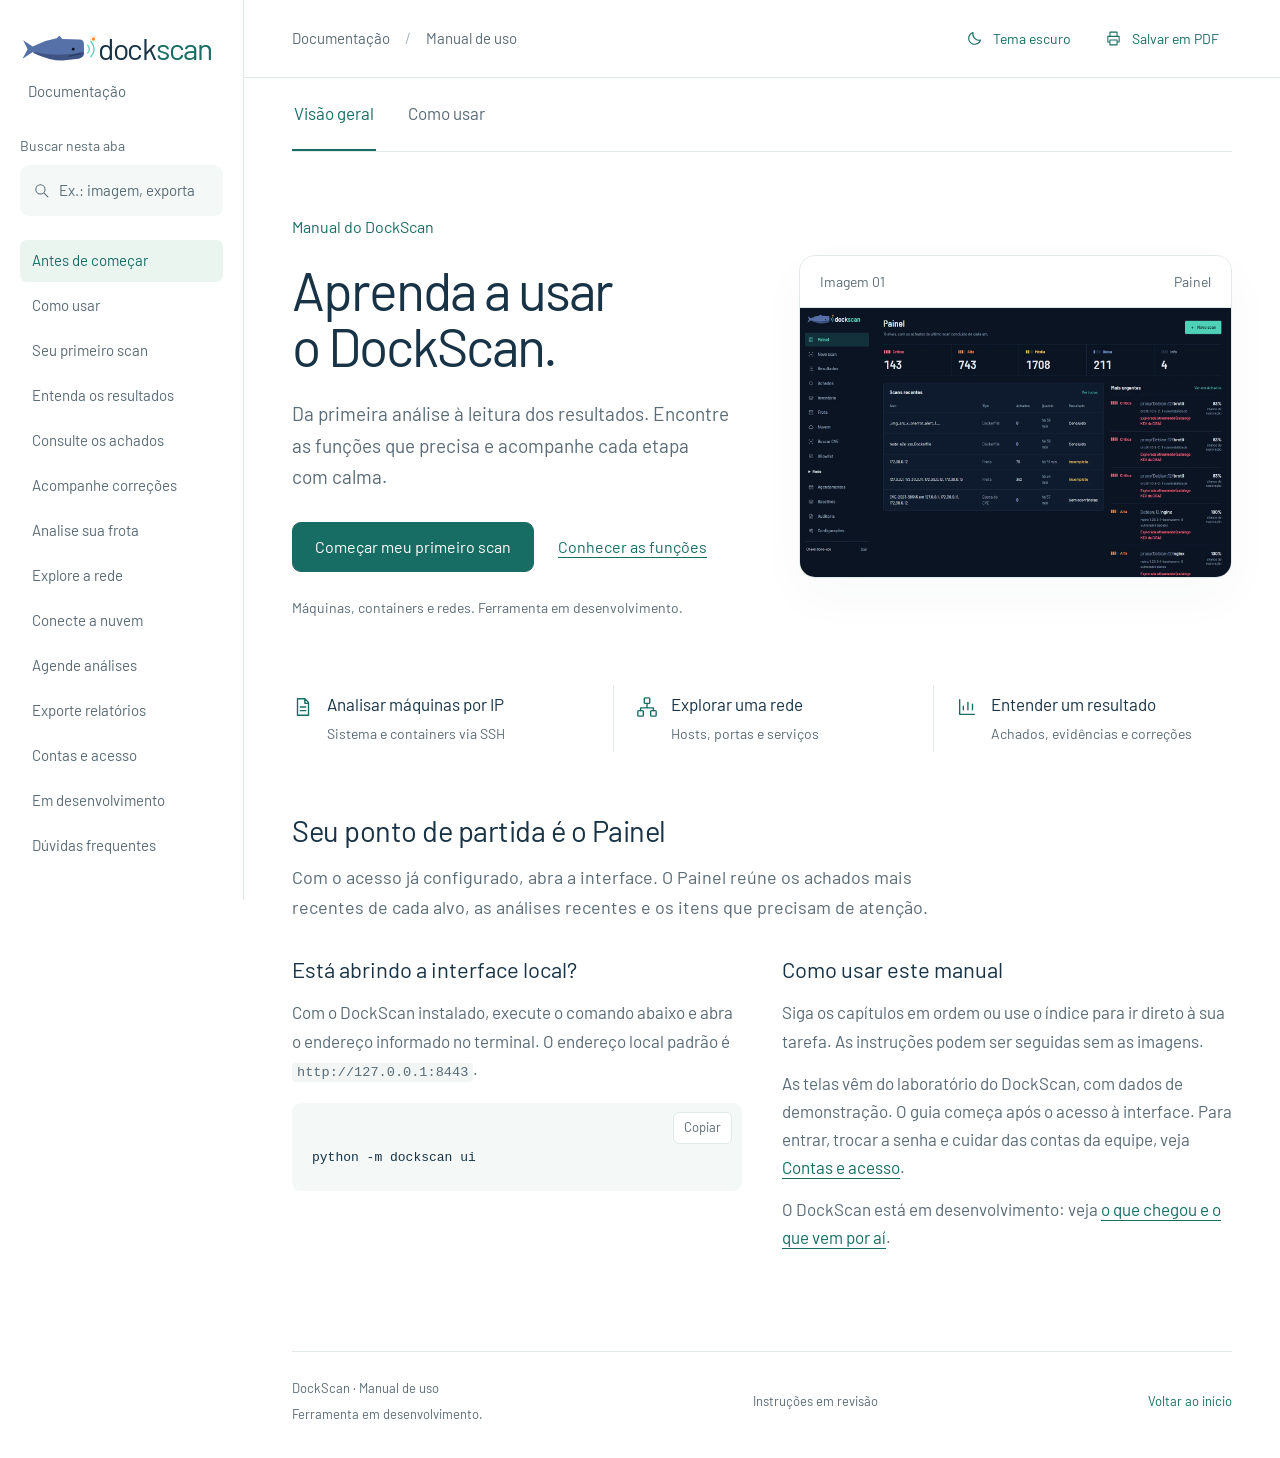
==== commit d96cbbd3: "Atualiza o manual: contas e acesso, frota por IP e prints novos" ====
--- a/index.html
+++ b/index.html
@@ -40,6 +40,7 @@
       <a href="#nuvem">Conecte a nuvem</a>
       <a href="#agendamentos">Agende análises</a>
       <a href="#relatorios">Exporte relatórios</a>
+      <a href="#contas">Contas e acesso</a>
       <a href="#desenvolvimento">Em desenvolvimento</a>
       <a href="#ajuda">Dúvidas frequentes</a>
     </nav>
@@ -79,7 +80,7 @@
           <a href="#resultados"><svg viewBox="0 0 24 24" aria-hidden="true"><path d="M4 4v16h16M8 15v-4m5 4V7m5 8v-6"></path></svg><span>Entender um resultado<small>Achados, evidências e correções</small></span></a>
         </div>
         <div class="overview-panel-note"><h2>Seu ponto de partida é o Painel</h2><p>Com o acesso já configurado, abra a interface. O Painel reúne os achados mais recentes de cada alvo, as análises recentes e os itens que precisam de atenção.</p></div>
-        <div class="two-columns notes"><div><h3>Está abrindo a interface local?</h3><p>Com o DockScan instalado, execute o comando abaixo e abra o endereço informado no terminal. O endereço local padrão é <code>http://127.0.0.1:8443</code>.</p><div class="code-box"><pre><code>python -m dockscan ui</code></pre><button type="button" class="copy-button" data-copy hidden>Copiar</button></div></div><div><h3>Como usar este manual</h3><p>Siga os capítulos em ordem ou use o índice para ir direto à sua tarefa. As instruções podem ser seguidas sem as imagens.</p><p class="muted">As telas vêm do laboratório do DockScan, com dados de demonstração. O guia começa após o acesso à interface; a tela de login fica fora do manual.</p><p class="muted">O DockScan está em desenvolvimento: veja <a href="#desenvolvimento">o que chegou e o que vem por aí</a>.</p></div></div>
+        <div class="two-columns notes"><div><h3>Está abrindo a interface local?</h3><p>Com o DockScan instalado, execute o comando abaixo e abra o endereço informado no terminal. O endereço local padrão é <code>http://127.0.0.1:8443</code>.</p><div class="code-box"><pre><code>python -m dockscan ui</code></pre><button type="button" class="copy-button" data-copy hidden>Copiar</button></div></div><div><h3>Como usar este manual</h3><p>Siga os capítulos em ordem ou use o índice para ir direto à sua tarefa. As instruções podem ser seguidas sem as imagens.</p><p class="muted">As telas vêm do laboratório do DockScan, com dados de demonstração. O guia começa após o acesso à interface. Para entrar, trocar a senha e cuidar das contas da equipe, veja <a href="#contas">Contas e acesso</a>.</p><p class="muted">O DockScan está em desenvolvimento: veja <a href="#desenvolvimento">o que chegou e o que vem por aí</a>.</p></div></div>
       </section>
 
       </div>
@@ -98,13 +99,13 @@
 
         <h3 class="subheading">O que cada função do menu faz</h3>
         <div class="function-list">
-          <details class="function-item"><summary>Painel<svg viewBox="0 0 24 24" aria-hidden="true"><path d="m9 5 7 7-7 7"></path></svg></summary><div><p>Mostra os achados mais recentes por alvo, scans recentes e itens urgentes.</p><p class="function-instruction">Confira o resumo e abra uma análise em “Scans recentes”. <a href="#inicio">Ver orientação</a>.</p></div></details>
+          <details class="function-item"><summary>Painel<svg viewBox="0 0 24 24" aria-hidden="true"><path d="m9 5 7 7-7 7"></path></svg></summary><div><p>Mostra os achados mais recentes por alvo, scans recentes e itens urgentes.</p><p class="function-instruction">Confira o resumo e abra uma análise em “Scans recentes”. Clique no número de uma severidade, ou em “Ver em Achados”, para abrir esses achados já filtrados. <a href="#inicio">Ver orientação</a>.</p></div></details>
           <details class="function-item"><summary>Novo scan<svg viewBox="0 0 24 24" aria-hidden="true"><path d="m9 5 7 7-7 7"></path></svg></summary><div><p>Analisa o sistema e os containers das máquinas selecionadas por IP.</p><p class="function-instruction">Informe os IPs, revise a política e inicie. <a href="#primeiro-scan">Ver etapas</a>.</p></div></details>
           <details class="function-item"><summary>Resultados<svg viewBox="0 0 24 24" aria-hidden="true"><path d="m9 5 7 7-7 7"></path></svg></summary><div><p>Guarda o histórico e permite investigar os achados de cada análise.</p><p class="function-instruction">Localize o scan, abra o resultado, aplique filtros e leia os detalhes. <a href="#resultados">Ver etapas</a>.</p></div></details>
-          <details class="function-item"><summary>Achados<svg viewBox="0 0 24 24" aria-hidden="true"><path d="m9 5 7 7-7 7"></path></svg></summary><div><p>Junta numa tabela os achados do último scan de cada alvo, com uma consulta parecida com SQL.</p><p class="function-instruction">Clique na caixa da consulta, escolha campo, operador e valores e consulte. <a href="#achados">Ver etapas</a>.</p></div></details>
-          <details class="function-item"><summary>Inventário<svg viewBox="0 0 24 24" aria-hidden="true"><path d="m9 5 7 7-7 7"></path></svg></summary><div><p>Reúne máquinas, containers e serviços dos scans em um mapa e numa lista.</p><p class="function-instruction">Clique em uma máquina para expandir os itens, selecione um recurso para ver os detalhes e use os filtros para localizar um IP ou serviço.</p><p>O mapa consulta os dados salvos. Estados históricos e datas ajudam a identificar coletas antigas ou incompletas. As faixas são agrupamentos visuais dos IPs.</p></div></details>
+          <details class="function-item"><summary>Achados<svg viewBox="0 0 24 24" aria-hidden="true"><path d="m9 5 7 7-7 7"></path></svg></summary><div><p>Junta numa tabela os achados do último scan de cada alvo, com uma consulta parecida com SQL, o estado de cada achado pelo histórico, triagem com prazo, tags e visões salvas.</p><p class="function-instruction">Clique na caixa da consulta, escolha campo, operador e valores e consulte. <a href="#achados">Ver etapas</a>.</p></div></details>
+          <details class="function-item"><summary>Inventário<svg viewBox="0 0 24 24" aria-hidden="true"><path d="m9 5 7 7-7 7"></path></svg></summary><div><p>Reúne máquinas, containers e serviços dos scans em um mapa e numa lista. As máquinas descobertas na nuvem entram pelo IP, junto com as da frota e da rede.</p><p class="function-instruction">Clique em uma máquina para expandir os itens, selecione um recurso para ver os detalhes e use os filtros para localizar um IP ou serviço.</p><p>O mapa consulta os dados salvos. Estados históricos e datas ajudam a identificar coletas antigas ou incompletas. As faixas são agrupamentos visuais dos IPs.</p></div></details>
           <details class="function-item"><summary>Frota<svg viewBox="0 0 24 24" aria-hidden="true"><path d="m9 5 7 7-7 7"></path></svg></summary><div><p>Salva o inventário de hosts cujos containers serão analisados.</p><p class="function-instruction">Cadastre os hosts, salve e use “Configurar varredura”. <a href="#frota">Ver etapas</a>.</p></div></details>
-          <details class="function-item"><summary>Nuvem<svg viewBox="0 0 24 24" aria-hidden="true"><path d="m9 5 7 7-7 7"></path></svg></summary><div><p>Cadastra contas de nuvem e clusters Kubernetes com credenciais só de leitura. A leitura chega nas próximas etapas.</p><p class="function-instruction">Escolha o provedor, preencha os campos e teste a conexão. <a href="#nuvem">Ver etapas</a>.</p></div></details>
+          <details class="function-item"><summary>Nuvem<svg viewBox="0 0 24 24" aria-hidden="true"><path d="m9 5 7 7-7 7"></path></svg></summary><div><p>Cadastra contas de nuvem e clusters Kubernetes com credenciais só de leitura. A AWS já é lida; os outros provedores chegam nas próximas etapas.</p><p class="function-instruction">Escolha o provedor, preencha os campos, teste a conexão e use “Descobrir agora”. <a href="#nuvem">Ver etapas</a>.</p></div></details>
           <details class="function-item"><summary>Buscar CVE<svg viewBox="0 0 24 24" aria-hidden="true"><path d="m9 5 7 7-7 7"></path></svg></summary><div><p>Verifica uma CVE ou GHSA ao vivo nos IPs informados, com uma coleta atual por SSH.</p><p class="function-instruction"><a href="#guia-cve">Ver etapas da investigação</a>.</p></div></details>
           <details class="function-item"><summary>Allowlist<svg viewBox="0 0 24 24" aria-hidden="true"><path d="m9 5 7 7-7 7"></path></svg></summary><div><p>Suprime achados avaliados nas próximas análises e na avaliação da política.</p><p class="function-instruction">Informe uma entrada por linha, revise seu alcance e salve. <a href="#funcao-allowlist">Ver etapas</a>.</p></div></details>
           <details class="function-item"><summary>Rede<svg viewBox="0 0 24 24" aria-hidden="true"><path d="m9 5 7 7-7 7"></path></svg></summary><div><p>Reúne varredura de rede, hosts, serviços, exposição do Docker, registries, certificados TLS e achados de rede.</p><p class="function-instruction">Comece por “Varrer a rede” e investigue os resultados nas telas do módulo. <a href="#rede">Ver etapas</a>.</p></div></details>
@@ -177,13 +178,14 @@
         <details class="disclosure"><summary>Qual a diferença entre “Falhou” e “Erro na análise”?</summary><div><p>“Falhou” e “Passou” são o resultado da política: a análise terminou, e algum achado atingiu, ou não, o limite configurado. “Erro na análise” é uma falha técnica: a coleta não terminou. Ele aparece com um sublinhado pontilhado vermelho para não ser confundido com “Falhou”. “Incompleto” indica que faltou parte da cobertura.</p></div></details>
       </section>
 
-      <section id="achados" class="chapter" aria-labelledby="titulo-achados" data-keywords="achados consulta sql filtro campos operadores severidade kev epss pacote cve ip fonte agrupar exportar csv json link compartilhar sugestões">
+      <section id="achados" class="chapter" aria-labelledby="titulo-achados" data-keywords="achados consulta sql filtro campos operadores severidade kev epss pacote cve ip fonte agrupar exportar csv json link compartilhar sugestões estado novo corrigido reapareceu triagem prazo risco aceito falso positivo lote tags visões salvas plano de correção ordenar terminal">
         <header class="chapter-header"><div><h2 id="titulo-achados">Consulte os achados</h2><p>A tela Achados junta numa tabela só os achados do último scan de cada alvo, de todas as fontes. Uma consulta parecida com SQL encontra o que você precisa.</p></div></header>
         <ol class="steps">
           <li><div><h3>Abra “Achados” no menu</h3><p>A tabela começa com todos os achados, do mais urgente para o menos urgente: primeiro os explorados ativamente (KEV), depois por severidade e por chance de exploração (EPSS).</p></div></li>
           <li><div><h3>Clique na caixa da consulta e escolha um campo</h3><p>A lista mostra os campos. Passe o mouse num campo para abrir as opções dele ao lado: escolha o operador, marque um ou mais valores e clique em “Adicionar à consulta”. Os valores sugeridos vêm dos seus próprios achados, com a contagem de cada um.</p></div></li>
           <li><div><h3>Junte condições e consulte</h3><p>Com uma consulta pronta, clique de novo na caixa para continuar com “e”, “ou” ou “ordenar por”, ou use “Adicionar outro filtro”. Depois clique em “Consultar” ou aperte Enter. Quem já conhece a linguagem pode digitar direto.</p></div></li>
-          <li><div><h3>Agrupe, compartilhe e exporte</h3><p>Em “Agrupar por”, veja os achados por ativo, vulnerabilidade, pacote ou fonte; clique num grupo para filtrar só ele. A consulta fica no endereço da página, então o link pode ser compartilhado. “Exportar CSV” e “Exportar JSON” levam o resultado da consulta.</p></div></li>
+          <li><div><h3>Agrupe, ordene, compartilhe e exporte</h3><p>Em “Agrupar por”, veja os achados por ativo, vulnerabilidade, pacote, fonte, estado ou tag; clique num grupo para filtrar só ele. Clique no título de uma coluna para ordenar. A consulta fica no endereço da página, então o link pode ser compartilhado. “Exportar CSV” e “Exportar JSON” levam o resultado da consulta.</p></div></li>
+          <li><div><h3>Faça a triagem</h3><p>Marque os achados na primeira coluna. Na barra que aparece, escolha Revisado, Falso positivo, Risco aceito ou Reabrir, informe o prazo, se houver, e o motivo, e clique em “Aplicar triagem”. Falso positivo e risco aceito pedem o motivo; tudo fica na Auditoria.</p></div></li>
         </ol>
         <figure class="screenshot-placeholder" id="print-achados" data-screenshot="achados.webp">
           <div class="placeholder-header"><span>Imagem 09</span><span>Achados / consulta e opções do campo</span></div>
@@ -194,7 +196,10 @@
 pacote ~ openssl e (fonte = maquina ou fonte = container)
 cve em (CVE-2022-37434, CVE-2024-3094)
 ip em 172.30.0.0/24 e visto_em &gt; -7d
-"nginx" ordenar por epss desc</code></pre><button class="copy-button" type="button" data-copy hidden>Copiar</button></div>
+"nginx" ordenar por epss desc
+estado = novo e severidade &gt;= alta
+triagem = risco_aceito ordenar por prazo asc
+tag = ambiente:producao</code></pre><button class="copy-button" type="button" data-copy hidden>Copiar</button></div>
         <div class="table-scroll"><table><caption class="sr-only">Operadores da consulta</caption><thead><tr><th scope="col">Operador</th><th scope="col">Significado</th></tr></thead><tbody>
           <tr><td class="mono">= e !=</td><td>É igual ou diferente. Aceitam <code>*</code> como curinga, como em <code>versao = 1.2.*</code>.</td></tr>
           <tr><td class="mono">&gt; &gt;= &lt; &lt;=</td><td>Maior ou menor, para severidade, EPSS, porta e data.</td></tr>
@@ -203,8 +208,19 @@
           <tr><td class="mono">existe</td><td>O campo tem valor.</td></tr>
           <tr><td class="mono">e, ou, não, ( )</td><td>Juntam e agrupam as condições. Também valem and, or, not e in.</td></tr>
         </tbody></table></div>
-        <div class="callout"><span class="callout-tag">De onde vêm os achados</span><div><p>A tabela usa o último scan concluído de cada alvo. Na frota, cada máquina conta separada: se uma máquina ficou inacessível no scan mais novo, vale a última coleta boa dela. As buscas de CVE não entram, porque os mesmos pacotes já aparecem pela frota.</p></div></div>
-        <details class="disclosure"><summary>Quais campos posso consultar?</summary><div><p>severidade, cve, regra, titulo, pacote, versao, ecossistema, correcao, corrigivel, fonte, ativo, ip, porta, container, local, epss, kev, novo, visto_em e scan. A ajuda “Como consultar”, na própria tela, descreve cada um.</p><p>Um campo de sim ou não sozinho vale “sim”: <code>kev</code> é o mesmo que <code>kev = sim</code>. Datas aceitam <code>2026-11-01</code>, <code>-7d</code>, <code>-24h</code>, <code>hoje</code> e <code>ontem</code>. EPSS aceita <code>0.1</code> ou <code>10%</code>.</p></div></details>
+        <div class="callout"><span class="callout-tag">De onde vêm os achados</span><div><p>A tabela usa o último scan concluído de cada alvo. Na frota, cada máquina conta separada: se uma máquina ficou inacessível no scan mais novo, vale a última coleta boa dela. As buscas de CVE não entram, porque os mesmos pacotes já aparecem pela frota.</p><p>Corrigidos, falsos positivos e riscos aceitos ficam fora da tabela até a consulta falar deles. O resumo diz quantos estão ocultos e tem o atalho para mostrá-los.</p></div></div>
+        <div class="table-scroll"><table><caption class="sr-only">Estados de um achado pelo histórico</caption><thead><tr><th scope="col">Estado</th><th scope="col">Quando aparece</th></tr></thead><tbody>
+          <tr><td>Novo</td><td>O achado nunca tinha aparecido nesse alvo.</td></tr>
+          <tr><td>Ativo</td><td>Continua desde a coleta anterior.</td></tr>
+          <tr><td>Reapareceu</td><td>Tinha sumido numa coleta completa e voltou.</td></tr>
+          <tr><td>Corrigido</td><td>Deixou de aparecer numa coleta completa. Uma coleta parcial não prova a correção: o achado segue ativo, com o aviso de coleta parcial. Um aviso como “regras do sudo não verificadas” só deixa parcial o que depende dele.</td></tr>
+        </tbody></table></div>
+        <details class="disclosure"><summary>Quais campos posso consultar?</summary><div><p>severidade, cve, regra, titulo, pacote, versao, ecossistema, correcao, corrigivel, fonte, ativo, ip, porta, container, local, epss, kev, novo, visto_em, estado, triagem, primeiro_visto, corrigido_em, prazo, tag e scan. A ajuda “Como consultar”, na própria tela, descreve cada um.</p><p>Um campo de sim ou não sozinho vale “sim”: <code>kev</code> é o mesmo que <code>kev = sim</code>. Datas aceitam <code>2026-11-01</code>, <code>-7d</code>, <code>+30d</code>, <code>-24h</code>, <code>hoje</code> e <code>ontem</code>. EPSS aceita <code>0.1</code> ou <code>10%</code>.</p></div></details>
+        <details class="disclosure"><summary>Como funciona o prazo da triagem?</summary><div><p>Revisado, falso positivo e risco aceito podem ter um prazo de até dois anos. Quando o prazo vence, o achado volta a aberto e reaparece na tabela, marcado como prazo vencido. Para revisar as exceções que estão para vencer, consulte <code>triagem != aberto e prazo &lt; +30d</code>.</p></div></details>
+        <details class="disclosure"><summary>Como criar tags e visões salvas?</summary><div><p>Uma tag tem o formato categoria:valor, como <code>ambiente:producao</code> ou <code>time:plataforma</code>, e é definida por uma consulta. Escreva a consulta que escolhe os achados, clique em “Criar tag com esta consulta” e informe a categoria e o valor. Todo achado que atende a consulta recebe a tag, inclusive os dos próximos scans. Depois filtre com <code>tag = ambiente:producao</code>, <code>tag = ambiente:*</code> ou agrupe por tag. As tags ficam no painel “Tags”, com quantos achados cada uma marca.</p><p>Uma visão salva guarda a consulta e o agrupamento com um nome. Use “Salvar como visão” e escolha a visão depois em “Visões salvas”. Tags e visões valem para todos os usuários desta instância.</p></div></details>
+        <details class="disclosure"><summary>O que é o plano de correção?</summary><div><p>Em “Agrupar por”, escolha “Plano de correção”. Cada linha é um pacote instalado, com quantas vulnerabilidades ele tem, a pior severidade, os ativos afetados e a versão para a qual atualizar. Atualizar um pacote da lista resolve todas as vulnerabilidades da linha de uma vez.</p></div></details>
+        <details class="disclosure"><summary>Posso consultar pelo terminal?</summary><div><p>Sim, com a mesma linguagem da tela, lendo os dados da interface:</p><div class="code-box"><pre><code>dockscan achados severidade &gt;= alta e kev --data-dir ~/.dockscan
+dockscan achados estado = novo --formato csv &gt; novos.csv</code></pre><button type="button" class="copy-button" data-copy hidden>Copiar</button></div><p>Sem <code>--formato</code>, sai uma tabela; com <code>json</code> ou <code>csv</code>, os mesmos dados da exportação da tela.</p></div></details>
         <details class="disclosure"><summary>A consulta mostrou um erro</summary><div><p>A mensagem diz o que faltou e em que posição, e o cursor vai até o ponto do problema. Os erros mais comuns são um campo com nome errado, um operador que não vale para o campo (como <code>&gt;</code> em <code>kev</code>) e aspas ou parênteses sem fechar.</p></div></details>
       </section>
 
@@ -232,6 +248,7 @@
           <li><div><h3>Revise cada host</h3><p>No resultado, abra os hosts e verifique os achados da máquina e dos containers. Confira também falhas de acesso e avisos de coleta. Volte a “Frota” para consultar a última varredura.</p></div></li>
         </ol>
         <details class="disclosure" id="guia-cofre"><summary>Como configurar o cofre SSH</summary><div><ol class="compact-steps"><li>Em Frota, vá até “Cofre de acesso SSH”.</li><li>Informe nome, usuário, senha e escopo permitido. Marque sudo somente se essa conta estiver configurada para usá-lo.</li><li>Clique em “Salvar credencial”. A senha sai do campo e não é devolvida pela interface.</li><li>No inventário, use <code>cred=nome-da-credencial</code> para selecioná-la. O escopo continua sendo respeitado.</li></ol><p>A identidade SSH é registrada na primeira conexão. Se mudar, confira a mudança antes de esquecer a entrada na lista de identidades conhecidas.</p></div></details>
+        <details class="disclosure" id="guia-coleta"><summary>O que é lido em cada máquina</summary><div><p>A coleta usa só o que a máquina já tem: comandos do sistema e arquivos de <code>/proc</code> e <code>/etc</code>. Não é preciso instalar Python nem agente. Numa máquina mínima, sem <code>ss</code> ou <code>ps</code>, as portas e os processos vêm direto do kernel.</p><ol class="compact-steps"><li>Pacotes do sistema: Debian e Ubuntu (dpkg), Alpine (apk), Rocky Linux e AlmaLinux (rpm). Outras distribuições RPM, como Red Hat e Amazon Linux, aparecem como não verificadas, porque o OSV não traz os avisos delas.</li><li>Os avisos do Debian, do Ubuntu e do Rocky citam o pacote de origem: uma vulnerabilidade do OpenSSL que vale para o <code>libssl3</code> aparece como <code>openssl</code>. O kernel fica de fora por enquanto: o risco dele depende do kernel em execução, não dos pacotes instalados.</li><li>Nos containers, também os binários Go e Rust e as bibliotecas Java (.jar, .war, .ear).</li><li>Para cada pacote vulnerável, se algum processo usa os arquivos dele agora. Um binário Go parado reduz a exposição; para bibliotecas Java, o DockScan só afirma o uso, porque um .war descompactado pelo servidor é usado sem ficar aberto.</li></ol></div></details>
         <details class="disclosure" id="guia-cve"><summary>Como investigar uma CVE</summary><div><ol class="compact-steps"><li>Abra “Buscar CVE” no menu da ferramenta.</li><li>Informe os IPs e um identificador CVE ou GHSA.</li><li>Clique em “Verificar CVE nos IPs”. Os dados são coletados por SSH nas máquinas selecionadas.</li><li>Leia as ocorrências, a data da coleta, os avisos e as evidências de uso. Uma coleta incompleta não descarta um alvo.</li></ol><p>Os pacotes são identificados automaticamente durante a coleta por IP.</p></div></details>
         <figure class="screenshot-placeholder" id="print-frota" data-screenshot="frota.webp">
           <div class="placeholder-header"><span>Imagem 05</span><span>Frota / inventário</span></div>
@@ -264,12 +281,13 @@
         <details class="disclosure"><summary>Como comparar dois scans de rede?</summary><div><p>Abra “Comparar varreduras” no menu Rede ou use “Comparar” no resultado. Selecione as duas análises e revise os itens novos, removidos, alterados e sem mudanças.</p><p>Itens sem cobertura comparável aparecem como “NotComparable”. Confirme alvos, portas e módulos antes de interpretar um serviço como removido ou um risco como resolvido.</p></div></details>
       </section>
 
-      <section id="nuvem" class="chapter" aria-labelledby="titulo-nuvem" data-keywords="nuvem cloud aws azure google gcp kubernetes conta credencial permissão leitura securityaudit reader viewer kubeconfig testar conexão">
-        <header class="chapter-header"><div><h2 id="titulo-nuvem">Conecte a nuvem</h2><p>O módulo de nuvem vai ler contas da AWS, do Azure e do Google Cloud e clusters Kubernetes para achar o que expõe seus containers. Nesta versão, o cadastro das contas está pronto; a leitura chega nas próximas etapas.</p></div></header>
+      <section id="nuvem" class="chapter" aria-labelledby="titulo-nuvem" data-keywords="nuvem cloud aws azure google gcp kubernetes conta credencial permissão leitura securityaudit reader viewer kubeconfig testar conexão descobrir ec2 security group ecr eks">
+        <header class="chapter-header"><div><h2 id="titulo-nuvem">Conecte a nuvem</h2><p>O módulo de nuvem lê contas da AWS para achar o que expõe seus containers: máquinas, regras de firewall, registries e clusters. O Azure, o Google Cloud e o Kubernetes já podem ser cadastrados; a leitura deles chega nas próximas etapas.</p></div></header>
         <ol class="steps">
           <li><div><h3>Crie uma credencial só de leitura</h3><p>Ao escolher o provedor, a tela mostra a permissão mínima e o passo a passo para criar a credencial. Nunca use a chave de um usuário administrador.</p></div></li>
           <li><div><h3>Abra “Nuvem” e escolha o provedor</h3><p>Dê um nome à conta e preencha os campos. Regiões, assinaturas, projetos ou namespaces definem o que pode ser lido.</p></div></li>
-          <li><div><h3>Salve e clique em “Testar conexão”</h3><p>Nesta versão, o teste confirma que a conta foi validada e salva. Quando o conector do provedor chegar, ele vai conferir o acesso na própria nuvem.</p></div></li>
+          <li><div><h3>Salve e clique em “Testar conexão”</h3><p>Na AWS, o teste confere o acesso na própria nuvem e mostra a identidade usada. Nos outros provedores, confirma que a conta foi validada e salva.</p></div></li>
+          <li><div><h3>Clique em “Descobrir agora”</h3><p>A descoberta é um scan como os outros: abre na página do scan, entra em Resultados e tem Falhou ou Passou pela política. Os achados vão para a tela Achados com <code>fonte = cloud</code>, e as máquinas, para o Inventário. Se uma região não puder ser lida, o scan fica incompleto e diz qual.</p></div></li>
           <li><div><h3>Edite ou exclua quando precisar</h3><p>Em “Editar”, um segredo deixado em branco continua o atual. “Excluir” apaga a conta e os segredos dela do servidor.</p></div></li>
         </ol>
         <figure class="screenshot-placeholder" id="print-nuvem" data-screenshot="nuvem.webp">
@@ -285,7 +303,8 @@
         </tbody></table></div>
         <div class="callout warning"><span class="callout-tag">Segurança</span><div><h3>Os segredos ficam cifrados, mas no servidor</h3><p>As credenciais são cifradas com a chave do cofre e nunca voltam para a tela. Quem tem acesso de administrador ao servidor do DockScan consegue lê-las: cadastre só credenciais de leitura e, de preferência, com prazo de validade.</p></div></div>
         <details class="disclosure"><summary>Por que meu kubeconfig foi recusado?</summary><div><p>Por segurança, o kubeconfig precisa trazer o token ou o certificado embutidos e a CA do cluster em <code>certificate-authority-data</code>. São recusados: autenticação por <code>exec</code> ou <code>auth-provider</code>, que rodaria um programa no servidor do DockScan; caminhos de arquivo, que leriam arquivos do servidor; <code>insecure-skip-tls-verify</code>; e endereços sem <code>https://</code>.</p></div></details>
-        <details class="disclosure"><summary>O que o DockScan vai procurar na nuvem?</summary><div><p>Portas de administração abertas para a internet (API do Docker, kubelet, etcd, API do Kubernetes, registry e SSH), regras que liberam todas as portas, registries públicos ou com usuário administrador, API do cluster aberta, cluster sem RBAC, máquinas que aceitam o serviço de metadados sem token e workloads privilegiados. Esses achados vão aparecer na tela Achados, e as contas, no Inventário.</p></div></details>
+        <details class="disclosure"><summary>O que o DockScan procura na nuvem?</summary><div><p>Portas de administração abertas para a internet (API do Docker, kubelet, etcd, API do Kubernetes, registry e SSH), regras que liberam todas as portas, registries com leitura anônima ou com usuário administrador, tags regraváveis, API do cluster aberta, cluster sem RBAC, máquinas que aceitam o serviço de metadados sem token e workloads privilegiados.</p><p>Na AWS, isso sai do EC2 (máquinas e security groups), do ECR e do EKS, nas regiões cadastradas. Com o ARN do papel, a chave só serve para assumi-lo, numa sessão de 15 minutos, e toda leitura usa o papel. Nenhuma chamada cria ou altera recursos.</p></div></details>
+        <details class="disclosure"><summary>“Descobrir agora” não aparece</summary><div><p>O botão aparece quando o provedor já tem conector e o SDK dele está instalado no servidor do DockScan. Para a AWS, instale com <code>pip install "dockscan[cloud]"</code>. O teste de conexão também avisa quando falta o SDK.</p></div></details>
       </section>
 
       <section id="agendamentos" class="chapter" aria-labelledby="titulo-agendamentos" data-keywords="automático recorrente periodicidade intervalo diário agendamento scheduler agendador pausar retomar executar agora minutos">
@@ -316,23 +335,48 @@
         <p class="muted">Os filtros da lista de achados ajudam a navegar na interface. Na exportação de rede, revise os filtros do próprio formulário “Exportar relatório” para definir o conteúdo do arquivo.</p>
       </section>
 
+      <section id="contas" class="chapter" aria-labelledby="titulo-contas" data-keywords="usuário usuários conta contas login entrar senha trocar senha esqueci perfil papel papéis administrador analista leitura sessão sessões chave de acesso configurações permissões">
+        <header class="chapter-header"><div><h2 id="titulo-contas">Contas e acesso</h2><p>Cada pessoa entra com o próprio nome de usuário e senha, e o papel da conta define o que ela pode fazer. Tudo fica em Configurações.</p></div></header>
+        <ol class="steps">
+          <li><div><h3>Entre com seu usuário e senha</h3><p>Na tela de login, use o nome de usuário ou o e-mail da conta. “Manter conectado” deixa a sessão aberta por até 7 dias neste navegador; sem ele, a sessão termina com 30 minutos sem uso ou 12 horas.</p></div></li>
+          <li><div><h3>No primeiro acesso, defina sua senha</h3><p>Quem cria a conta recebe uma senha temporária para passar a você. Ao entrar com ela, o DockScan pede a sua senha antes de abrir qualquer tela: pelo menos 12 caracteres e diferente do nome de usuário.</p></div></li>
+          <li><div><h3>Confira seu perfil em Configurações</h3><p>Clique no seu nome, no fim do menu. O perfil mostra usuário, e-mail, papel e quando a senha foi trocada. Ali você ajusta nome e e-mail, troca a senha e vê as sessões abertas em outros navegadores, com a opção de encerrar cada uma.</p></div></li>
+          <li><div><h3>Administrador: crie as contas da equipe</h3><p>Em Usuários, informe nome, nome de usuário e papel e clique em “Criar usuário”. A senha temporária aparece uma vez, com o botão Copiar: envie por um canal seguro. Em cada conta, Editar muda nome, e-mail, papel e se a conta está ativa; Redefinir senha gera uma nova temporária; Excluir tira o acesso.</p></div></li>
+        </ol>
+        <figure class="screenshot-placeholder" id="print-configuracoes" data-screenshot="configuracoes.webp">
+          <div class="placeholder-header"><span>Imagem 11</span><span>Configurações / perfil, sessões e usuários</span></div>
+          <img src="assets/prints/configuracoes.webp" alt="Configurações com o perfil do administrador, as sessões abertas e a lista de usuários" width="1440" height="1300" loading="lazy" decoding="async">
+          <figcaption>Referência das etapas 3 e 4: perfil, senha, sessões abertas e as contas da equipe.</figcaption>
+        </figure>
+        <div class="table-scroll"><table><caption class="sr-only">Papéis das contas e o que cada um pode fazer</caption><thead><tr><th scope="col">Papel</th><th scope="col">Pode</th></tr></thead><tbody>
+          <tr><td>Administrador</td><td>Tudo, inclusive usuários, chaves de acesso, cofre SSH, inventário da Frota, contas de nuvem e configurações de rede.</td></tr>
+          <tr><td>Analista</td><td>Rodar scans e buscas de CVE, fazer a triagem dos achados, editar allowlist, visões, tags e agendamentos.</td></tr>
+          <tr><td>Leitura</td><td>Consultar e exportar resultados e achados, sem alterar nada.</td></tr>
+        </tbody></table></div>
+        <p class="muted">O que o papel não permite não aparece na tela. A mudança de papel vale na hora, sem a pessoa precisar entrar de novo. O DockScan não deixa o servidor sem nenhum administrador ativo, e ninguém muda o próprio papel nem desativa a própria conta.</p>
+        <div class="callout"><span class="callout-tag">Chaves de acesso</span><div><p>Uma chave entra como administrador, sem usuário e senha. Use para automação e para recuperar o acesso; para pessoas, prefira uma conta. Gere e revogue as chaves em Configurações. A chave aparece uma vez só.</p></div></div>
+        <details class="disclosure"><summary>Esqueci minha senha</summary><div><p>Peça a um administrador para usar Redefinir senha na sua conta: você recebe uma senha temporária e escolhe a sua no próximo acesso. As suas sessões abertas são encerradas.</p><p>Sem nenhum administrador disponível, quem tem acesso ao servidor troca a senha pelo terminal, com o mesmo diretório de dados da instância:</p><div class="code-box"><pre><code>dockscan usuarios senha --usuario SEU_USUARIO</code></pre><button type="button" class="copy-button" data-copy hidden>Copiar</button></div></div></details>
+        <details class="disclosure"><summary>Por que minha sessão terminou?</summary><div><p>A sessão termina quando fica 30 minutos sem uso, depois de 12 horas (7 dias com “Manter conectado”), quando você sai, quando outra sessão sua a encerra em Configurações, ao trocar a senha (as outras sessões saem) ou quando um administrador redefine sua senha ou desativa a conta. Reiniciar o servidor não encerra as sessões.</p></div></details>
+        <details class="disclosure"><summary>Apareceu “O papel não permite esta ação”</summary><div><p>A sua conta não tem permissão para aquilo, por exemplo editar o inventário da Frota com o papel Analista. Peça a um administrador para fazer a mudança ou para ajustar o seu papel.</p></div></details>
+      </section>
+
       <section id="desenvolvimento" class="chapter" aria-labelledby="titulo-desenvolvimento" data-keywords="em desenvolvimento roadmap próximos passos novidades futuro versão planejado jira notificações nuvem aws tags triagem estados rpm">
         <header class="chapter-header"><div><h2 id="titulo-desenvolvimento">Em desenvolvimento</h2><p>O DockScan é uma ferramenta em desenvolvimento. Telas e nomes podem mudar entre versões. Este capítulo mostra o que chegou há pouco e o que vem a seguir.</p></div></header>
         <div class="two-columns notes"><div><h3>Chegou nesta versão</h3><ol class="compact-steps">
-          <li><a href="#achados">Achados</a>: todos os achados numa tela, com consulta parecida com SQL, sugestões de campo, operador e valor, agrupamento e exportação.</li>
-          <li><a href="#nuvem">Nuvem</a>: cadastro de contas da AWS, do Azure, do Google Cloud e de clusters Kubernetes, com os segredos cifrados.</li>
+          <li><a href="#contas">Contas e acesso</a>: uma conta por pessoa, com usuário e senha e os papéis Administrador, Analista e Leitura; perfil, troca de senha e sessões abertas em Configurações; as sessões continuam depois de reiniciar o servidor.</li>
+          <li><a href="#achados">Achados</a>: estado de cada achado pelo histórico (novo, ativo, reapareceu, corrigido), triagem com prazo e em lote, tags categoria:valor, visões salvas, plano de correção, ordenação por coluna e consulta pelo terminal.</li>
+          <li><a href="#nuvem">Nuvem</a>: leitura da AWS (EC2, security groups, ECR e EKS) como um scan, com os achados em Achados e as máquinas no Inventário.</li>
+          <li><a href="#frota">Frota</a>: um acesso por IP no inventário, conferido ao salvar; uma máquina que sai do inventário sai também de Achados, e o histórico dela continua em Resultados.</li>
+          <li><a href="#guia-coleta">Máquinas</a>: pacotes RPM do Rocky Linux e do AlmaLinux, vulnerabilidades pelo pacote de origem (o <code>libssl3</code> agora traz as do OpenSSL), uso de binários Go e bibliotecas Java e coleta só com o que a máquina já tem.</li>
+          <li>Painel com atalhos para Achados, horários com fuso e as telas Achados e Nuvem revistas para teclado e leitor de tela.</li>
           <li>Resultados com nomes claros: “Falhou” e “Passou” para a política; “Erro na análise” aparece diferente, porque é uma falha técnica.</li>
-          <li>Interface em português, inclusive o menu e as telas de Rede.</li>
-          <li>Visual mais limpo: resumos em faixa, listas sem caixas repetidas e identificadores na fonte do texto.</li>
         </ol></div><div><h3>Próximas etapas</h3><ol class="compact-steps">
-          <li>Estado de cada achado pelo histórico: novo, ativo, corrigido ou reapareceu.</li>
-          <li>Triagem com prazo para qualquer achado: revisado, falso positivo ou risco aceito até uma data.</li>
-          <li>Tags no formato categoria:valor, manuais ou automáticas, visões salvas e ações em lote nos achados.</li>
-          <li>Leitura da nuvem, começando pela AWS (máquinas, regras de firewall, registries e clusters), depois Azure, Google Cloud e Kubernetes.</li>
+          <li>Leitura do Azure, do Google Cloud e do Kubernetes, no mesmo formato da AWS.</li>
           <li>Integrações e notificações: abrir tickets no Jira e avisar a equipe quando surgir um achado importante.</li>
-          <li>Mais cobertura nas máquinas: pacotes RPM (Red Hat, Rocky, Alma e Amazon Linux) e o motivo do resultado para binários Go e bibliotecas Java.</li>
+          <li>Vulnerabilidades do kernel em execução, a partir da versão que a máquina está rodando.</li>
+          <li>Pacotes RPM também dentro de imagens e containers, e outras distribuições RPM quando o OSV trouxer os avisos delas.</li>
         </ol></div></div>
-        <div class="callout"><span class="callout-tag">Sobre as versões</span><div><p>Um recurso pode chegar em partes: na Nuvem, por exemplo, o cadastro das contas vem antes da leitura. O manual é atualizado a cada etapa, junto com a ferramenta.</p></div></div>
+        <div class="callout"><span class="callout-tag">Sobre as versões</span><div><p>Um recurso pode chegar em partes: na Nuvem, por exemplo, a AWS é lida antes dos outros provedores. O manual é atualizado a cada etapa, junto com a ferramenta.</p></div></div>
       </section>
 
       <section id="ajuda" class="chapter" aria-labelledby="titulo-ajuda" data-keywords="erro falha problemas nenhum achado vazio limite upload conexão indisponível ajuda suporte dúvidas pergunta faq">
@@ -342,6 +386,7 @@
         <details class="disclosure"><summary>Não foi possível conectar à máquina</summary><div><p>Confira se o servidor DockScan alcança o IP, se o SSH está disponível e se a credencial do cofre cobre esse endereço. Leia o erro e os avisos do scan para identificar as partes da coleta que falharam.</p></div></details>
         <details class="disclosure"><summary>Um host da frota falhou</summary><div><p>Confira endereço, usuário, porta e caminho da chave no inventário. O acesso SSH e a consulta ao Docker precisam funcionar a partir da máquina do servidor. Leia os avisos por host; uma falha de acesso pode impedir a coleta daquele alvo.</p></div></details>
         <details class="disclosure"><summary>A varredura de rede rejeitou meu alvo</summary><div><p>Confira se informou um IP, intervalo ou CIDR e se ele está dentro de “Escopos de rede autorizados”. Hostnames e URLs não são entradas desse campo. Verifique também exclusões e limites de hosts. Ajuste as configurações globais quando não houver scans ativos.</p></div></details>
+        <details class="disclosure"><summary>Em que fuso estão os horários?</summary><div><p>No fuso do seu navegador, com a sigla ao lado, como “02/11/2026, 14:21 BRT”. O servidor grava cada horário com o fuso dele, então quem abre de outro lugar vê a hora certa para si.</p></div></details>
         <details class="disclosure"><summary>Não apareceram itens novos na comparação</summary><div><p>Confirme se existe uma referência anterior compatível e se a comparação foi ativada. Use os mesmos IPs e as mesmas opções de cobertura. Revise os avisos de cobertura, a allowlist e o filtro “Somente novos”. Na primeira execução, não há baseline para identificar novidades.</p></div></details>
         <div class="closing"><img src="assets/logo.svg" alt="" width="96" height="42" loading="lazy"><div><h3>Pronto para o próximo scan?</h3><p>Escolha o alvo, revise a política e acompanhe a evolução.</p></div><a class="button" href="#primeiro-scan">Voltar ao passo a passo</a></div>
       </section>
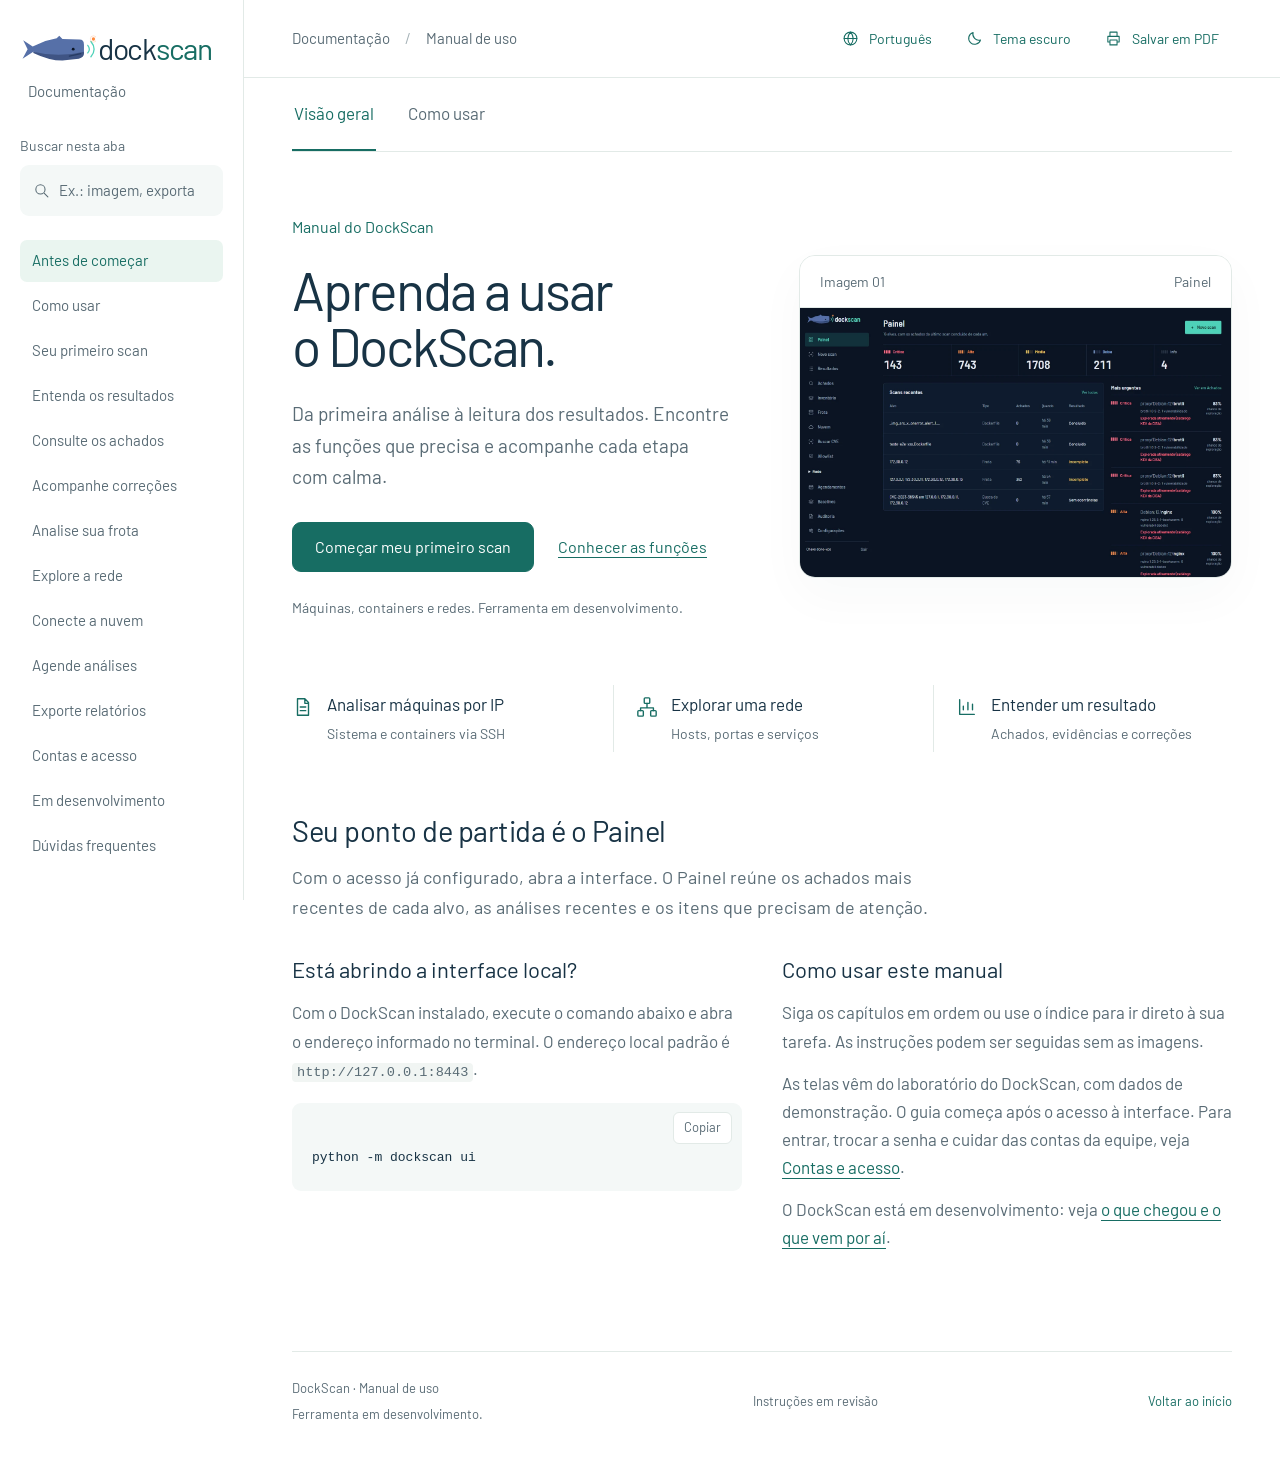
==== commit a810fe45: "Publica o manual em seis idiomas, com a verificação em duas etapas, o painel do achado e o Inventári" ====
--- a/index.html
+++ b/index.html
@@ -8,6 +8,12 @@
   <script src="tema.js"></script>
   <meta name="description" content="Manual de uso do DockScan. Aprenda a analisar máquinas e containers por IP, investigar redes e acompanhar as correções.">
   <title>Manual de uso · DockScan</title>
+  <link rel="alternate" hreflang="pt-BR" href="index.html">
+  <link rel="alternate" hreflang="en" href="en/index.html">
+  <link rel="alternate" hreflang="es" href="es/index.html">
+  <link rel="alternate" hreflang="fr" href="fr/index.html">
+  <link rel="alternate" hreflang="de" href="de/index.html">
+  <link rel="alternate" hreflang="ja" href="ja/index.html">
   <link rel="icon" href="assets/logo.svg" type="image/svg+xml">
   <link rel="preload" href="assets/fonts/barlow-latin-400-normal.woff2" as="font" type="font/woff2" crossorigin>
   <link rel="stylesheet" href="manual.css">
@@ -48,7 +54,7 @@
   </aside>
 
   <div class="page">
-    <div class="topbar"><p>Documentação <span aria-hidden="true">/</span> Manual de uso</p><div class="topbar-actions"><button class="button small theme-toggle" id="theme-toggle" type="button" aria-label="Tema escuro" aria-pressed="false" title="Ativar tema escuro" hidden><svg viewBox="0 0 24 24" aria-hidden="true"><path d="M20.5 14A8.5 8.5 0 0 1 10 3.5 8.5 8.5 0 1 0 20.5 14Z"></path></svg><span>Tema escuro</span></button><button class="button small" id="print-manual" type="button" hidden><svg viewBox="0 0 24 24" aria-hidden="true"><path d="M7 8V3h10v5M7 17H4V9h16v8h-3M7 14h10v7H7z"></path></svg>Salvar em PDF</button></div></div>
+    <div class="topbar"><p>Documentação <span aria-hidden="true">/</span> Manual de uso</p><div class="topbar-actions"><details class="lang-menu"><summary class="button small"><svg viewBox="0 0 24 24" aria-hidden="true"><circle cx="12" cy="12" r="9"></circle><path d="M3 12h18M12 3c2.5 2.8 3.8 5.8 3.8 9s-1.3 6.2-3.8 9c-2.5-2.8-3.8-5.8-3.8-9S9.5 5.8 12 3Z"></path></svg><span class="sr-only">Idioma: </span>Português</summary><ul><li><a href="index.html" hreflang="pt-BR" lang="pt-BR" data-idioma aria-current="page">Português</a></li><li><a href="en/index.html" hreflang="en" lang="en" data-idioma>English</a></li><li><a href="es/index.html" hreflang="es" lang="es" data-idioma>Español</a></li><li><a href="fr/index.html" hreflang="fr" lang="fr" data-idioma>Français</a></li><li><a href="de/index.html" hreflang="de" lang="de" data-idioma>Deutsch</a></li><li><a href="ja/index.html" hreflang="ja" lang="ja" data-idioma>日本語</a></li></ul></details><button class="button small theme-toggle" id="theme-toggle" type="button" aria-label="Tema escuro" aria-pressed="false" title="Ativar tema escuro" hidden><svg viewBox="0 0 24 24" aria-hidden="true"><path d="M20.5 14A8.5 8.5 0 0 1 10 3.5 8.5 8.5 0 1 0 20.5 14Z"></path></svg><span>Tema escuro</span></button><button class="button small" id="print-manual" type="button" hidden><svg viewBox="0 0 24 24" aria-hidden="true"><path d="M7 8V3h10v5M7 17H4V9h16v8h-3M7 14h10v7H7z"></path></svg>Salvar em PDF</button></div></div>
     <main id="conteudo" tabindex="-1">
       <nav class="manual-tabs" id="manual-tabs" aria-label="Seções do manual">
         <a id="aba-visao-geral" href="#inicio" data-panel="painel-visao-geral">Visão geral</a>
@@ -178,19 +184,25 @@
         <details class="disclosure"><summary>Qual a diferença entre “Falhou” e “Erro na análise”?</summary><div><p>“Falhou” e “Passou” são o resultado da política: a análise terminou, e algum achado atingiu, ou não, o limite configurado. “Erro na análise” é uma falha técnica: a coleta não terminou. Ele aparece com um sublinhado pontilhado vermelho para não ser confundido com “Falhou”. “Incompleto” indica que faltou parte da cobertura.</p></div></details>
       </section>
 
-      <section id="achados" class="chapter" aria-labelledby="titulo-achados" data-keywords="achados consulta sql filtro campos operadores severidade kev epss pacote cve ip fonte agrupar exportar csv json link compartilhar sugestões estado novo corrigido reapareceu triagem prazo risco aceito falso positivo lote tags visões salvas plano de correção ordenar terminal">
+      <section id="achados" class="chapter" aria-labelledby="titulo-achados" data-keywords="achados consulta sql filtro campos operadores severidade kev epss pacote cve ip fonte agrupar exportar csv json link compartilhar sugestões estado novo corrigido reapareceu triagem prazo risco aceito falso positivo lote tags visões salvas plano de correção ordenar terminal painel lateral detalhes descrição referências osv cvss cwe histórico outros ativos">
         <header class="chapter-header"><div><h2 id="titulo-achados">Consulte os achados</h2><p>A tela Achados junta numa tabela só os achados do último scan de cada alvo, de todas as fontes. Uma consulta parecida com SQL encontra o que você precisa.</p></div></header>
         <ol class="steps">
           <li><div><h3>Abra “Achados” no menu</h3><p>A tabela começa com todos os achados, do mais urgente para o menos urgente: primeiro os explorados ativamente (KEV), depois por severidade e por chance de exploração (EPSS).</p></div></li>
           <li><div><h3>Clique na caixa da consulta e escolha um campo</h3><p>A lista mostra os campos. Passe o mouse num campo para abrir as opções dele ao lado: escolha o operador, marque um ou mais valores e clique em “Adicionar à consulta”. Os valores sugeridos vêm dos seus próprios achados, com a contagem de cada um.</p></div></li>
           <li><div><h3>Junte condições e consulte</h3><p>Com uma consulta pronta, clique de novo na caixa para continuar com “e”, “ou” ou “ordenar por”, ou use “Adicionar outro filtro”. Depois clique em “Consultar” ou aperte Enter. Quem já conhece a linguagem pode digitar direto.</p></div></li>
           <li><div><h3>Agrupe, ordene, compartilhe e exporte</h3><p>Em “Agrupar por”, veja os achados por ativo, vulnerabilidade, pacote, fonte, estado ou tag; clique num grupo para filtrar só ele. Clique no título de uma coluna para ordenar. A consulta fica no endereço da página, então o link pode ser compartilhado. “Exportar CSV” e “Exportar JSON” levam o resultado da consulta.</p></div></li>
+          <li><div><h3>Abra os detalhes de um achado</h3><p>Clique no identificador, como CVE-2023-44487, ou em qualquer ponto da coluna Achado. Um painel abre à direita com CVSS, EPSS, exploração ativa, onde o achado está, como corrigir, a descrição e as referências do OSV, os outros ativos com a mesma vulnerabilidade e o histórico das coletas do ativo. Dali você faz a triagem e passa para o achado anterior ou o próximo da consulta; Esc ou “Fechar” volta para a tabela.</p></div></li>
           <li><div><h3>Faça a triagem</h3><p>Marque os achados na primeira coluna. Na barra que aparece, escolha Revisado, Falso positivo, Risco aceito ou Reabrir, informe o prazo, se houver, e o motivo, e clique em “Aplicar triagem”. Falso positivo e risco aceito pedem o motivo; tudo fica na Auditoria.</p></div></li>
         </ol>
         <figure class="screenshot-placeholder" id="print-achados" data-screenshot="achados.webp">
           <div class="placeholder-header"><span>Imagem 09</span><span>Achados / consulta e opções do campo</span></div>
           <img src="assets/prints/achados.webp" alt="Tela Achados com a lista de sugestões aberta e, ao lado, as opções do campo pacote com valores marcados" width="1440" height="900" loading="lazy" decoding="async">
           <figcaption>Referência das etapas 2 e 3: a lista de sugestões à esquerda e, ao lado, o operador e os valores do campo escolhido.</figcaption>
+        </figure>
+        <figure class="screenshot-placeholder" id="print-achados-painel" data-screenshot="achados-painel.webp">
+          <div class="placeholder-header"><span>Imagem 12</span><span>Achados / painel do achado</span></div>
+          <img src="assets/prints/achados-painel.webp" alt="Painel lateral de um achado explorado ativamente, com CVSS, EPSS, exploração ativa, estado e onde ele está, por cima da consulta" width="1440" height="900" loading="lazy" decoding="async">
+          <figcaption>Referência da etapa 5: o painel abre por cima da consulta, que continua do lado esquerdo.</figcaption>
         </figure>
         <div class="code-box labeled"><span class="code-label">Exemplos de consulta</span><pre><code>severidade &gt;= alta e corrigivel
 pacote ~ openssl e (fonte = maquina ou fonte = container)
@@ -215,6 +227,7 @@
           <tr><td>Reapareceu</td><td>Tinha sumido numa coleta completa e voltou.</td></tr>
           <tr><td>Corrigido</td><td>Deixou de aparecer numa coleta completa. Uma coleta parcial não prova a correção: o achado segue ativo, com o aviso de coleta parcial. Um aviso como “regras do sudo não verificadas” só deixa parcial o que depende dele.</td></tr>
         </tbody></table></div>
+        <details class="disclosure"><summary>De onde vêm os dados do painel do achado?</summary><div><p>CVSS, EPSS, exploração ativa, pacote e correção vêm do scan. A descrição, as datas, a fraqueza (CWE) e as referências vêm do OSV: o servidor do DockScan busca quando você abre o painel e guarda por um dia. Sem internet, o painel mostra o resto e avisa que o OSV não respondeu.</p><p>O histórico mostra as últimas coletas do ativo: Encontrado, Não encontrado ou Coleta parcial, quando a ausência não prova a correção. O endereço da página ganha <code>?achado=</code>, então o link abre direto no mesmo achado.</p></div></details>
         <details class="disclosure"><summary>Quais campos posso consultar?</summary><div><p>severidade, cve, regra, titulo, pacote, versao, ecossistema, correcao, corrigivel, fonte, ativo, ip, porta, container, local, epss, kev, novo, visto_em, estado, triagem, primeiro_visto, corrigido_em, prazo, tag e scan. A ajuda “Como consultar”, na própria tela, descreve cada um.</p><p>Um campo de sim ou não sozinho vale “sim”: <code>kev</code> é o mesmo que <code>kev = sim</code>. Datas aceitam <code>2026-11-01</code>, <code>-7d</code>, <code>+30d</code>, <code>-24h</code>, <code>hoje</code> e <code>ontem</code>. EPSS aceita <code>0.1</code> ou <code>10%</code>.</p></div></details>
         <details class="disclosure"><summary>Como funciona o prazo da triagem?</summary><div><p>Revisado, falso positivo e risco aceito podem ter um prazo de até dois anos. Quando o prazo vence, o achado volta a aberto e reaparece na tabela, marcado como prazo vencido. Para revisar as exceções que estão para vencer, consulte <code>triagem != aberto e prazo &lt; +30d</code>.</p></div></details>
         <details class="disclosure"><summary>Como criar tags e visões salvas?</summary><div><p>Uma tag tem o formato categoria:valor, como <code>ambiente:producao</code> ou <code>time:plataforma</code>, e é definida por uma consulta. Escreva a consulta que escolhe os achados, clique em “Criar tag com esta consulta” e informe a categoria e o valor. Todo achado que atende a consulta recebe a tag, inclusive os dos próximos scans. Depois filtre com <code>tag = ambiente:producao</code>, <code>tag = ambiente:*</code> ou agrupe por tag. As tags ficam no painel “Tags”, com quantos achados cada uma marca.</p><p>Uma visão salva guarda a consulta e o agrupamento com um nome. Use “Salvar como visão” e escolha a visão depois em “Visões salvas”. Tags e visões valem para todos os usuários desta instância.</p></div></details>
@@ -240,12 +253,13 @@
         <details class="disclosure"><summary>Como tratar uma exceção pela Allowlist?</summary><div><p>Abra Allowlist, informe uma regra, localização de pacote ou identificador por linha e clique em Salvar allowlist. Linhas que começam com <code>#</code> são comentários.</p><p>As entradas são aplicadas nos próximos scans e retiram os achados correspondentes da avaliação de falha. O histórico anterior permanece como estava. Revise o alcance de cada entrada: um pacote pode reunir várias vulnerabilidades.</p></div></details>
       </section>
 
-      <section id="frota" class="chapter" aria-labelledby="titulo-frota" data-keywords="ssh inventário host containers execução frota servidor docker chave remoto local agente">
+      <section id="frota" class="chapter" aria-labelledby="titulo-frota" data-keywords="ssh inventário host containers execução frota servidor docker chave remoto local agente mapa máquinas serviços faixa ips">
         <header class="chapter-header"><div><h2 id="titulo-frota">Analise sua frota</h2><p>Cadastre os hosts para analisar os containers em execução e sua configuração, usando o inventário salvo.</p></div></header>
         <ol class="steps">
           <li><div><h3>Abra “Frota” e preencha o inventário</h3><p>Informe um IP por linha, com as opções de acesso SSH. O servidor DockScan precisa alcançar os hosts por SSH, ter acesso por chave ou pelo cofre de credenciais e permissão para as leituras. O cofre fica na própria página Frota.</p></div></li>
           <li><div><h3>Salve e inicie a análise</h3><p>Clique em Salvar inventário e depois em Configurar varredura. Em “Novo scan”, selecione os IPs, ajuste a política e clique em “Iniciar varredura por IP”.</p></div></li>
           <li><div><h3>Revise cada host</h3><p>No resultado, abra os hosts e verifique os achados da máquina e dos containers. Confira também falhas de acesso e avisos de coleta. Volte a “Frota” para consultar a última varredura.</p></div></li>
+          <li><div><h3>Veja as máquinas no Inventário</h3><p>Depois da varredura, “Inventário” mostra as máquinas, os containers e os serviços encontrados, num mapa agrupado por faixa de IPs ou numa lista. Clique numa máquina para abrir os containers e os serviços dela e use a busca e os filtros para achar um IP.</p></div></li>
         </ol>
         <details class="disclosure" id="guia-cofre"><summary>Como configurar o cofre SSH</summary><div><ol class="compact-steps"><li>Em Frota, vá até “Cofre de acesso SSH”.</li><li>Informe nome, usuário, senha e escopo permitido. Marque sudo somente se essa conta estiver configurada para usá-lo.</li><li>Clique em “Salvar credencial”. A senha sai do campo e não é devolvida pela interface.</li><li>No inventário, use <code>cred=nome-da-credencial</code> para selecioná-la. O escopo continua sendo respeitado.</li></ol><p>A identidade SSH é registrada na primeira conexão. Se mudar, confira a mudança antes de esquecer a entrada na lista de identidades conhecidas.</p></div></details>
         <details class="disclosure" id="guia-coleta"><summary>O que é lido em cada máquina</summary><div><p>A coleta usa só o que a máquina já tem: comandos do sistema e arquivos de <code>/proc</code> e <code>/etc</code>. Não é preciso instalar Python nem agente. Numa máquina mínima, sem <code>ss</code> ou <code>ps</code>, as portas e os processos vêm direto do kernel.</p><ol class="compact-steps"><li>Pacotes do sistema: Debian e Ubuntu (dpkg), Alpine (apk), Rocky Linux e AlmaLinux (rpm). Outras distribuições RPM, como Red Hat e Amazon Linux, aparecem como não verificadas, porque o OSV não traz os avisos delas.</li><li>Os avisos do Debian, do Ubuntu e do Rocky citam o pacote de origem: uma vulnerabilidade do OpenSSL que vale para o <code>libssl3</code> aparece como <code>openssl</code>. O kernel fica de fora por enquanto: o risco dele depende do kernel em execução, não dos pacotes instalados.</li><li>Nos containers, também os binários Go e Rust e as bibliotecas Java (.jar, .war, .ear).</li><li>Para cada pacote vulnerável, se algum processo usa os arquivos dele agora. Um binário Go parado reduz a exposição; para bibliotecas Java, o DockScan só afirma o uso, porque um .war descompactado pelo servidor é usado sem ficar aberto.</li></ol></div></details>
@@ -254,6 +268,11 @@
           <div class="placeholder-header"><span>Imagem 05</span><span>Frota / inventário</span></div>
           <img src="assets/prints/frota.webp" alt="Frota com um inventário de exemplo e a última varredura dos hosts" width="1440" height="900" loading="lazy" decoding="async">
           <figcaption>Referência das etapas 1 e 2: cadastrar os hosts, salvar e configurar a análise de frota.</figcaption>
+        </figure>
+        <figure class="screenshot-placeholder" id="print-inventario" data-screenshot="inventario.webp">
+          <div class="placeholder-header"><span>Imagem 13</span><span>Inventário / mapa das máquinas</span></div>
+          <img src="assets/prints/inventario.webp" alt="Inventário com o mapa das máquinas do laboratório agrupadas por faixa de IPs e o total de máquinas, containers e serviços" width="1440" height="900" loading="lazy" decoding="async">
+          <figcaption>Referência da etapa 4: o mapa agrupa as máquinas pela faixa de IPs; a lista mostra os mesmos itens para navegar pelo teclado.</figcaption>
         </figure>
         <div class="code-box labeled"><span class="code-label">Exemplo de inventário</span><pre><code># Docker da máquina em que o DockScan está rodando
 127.0.0.1 local=true
@@ -335,18 +354,24 @@
         <p class="muted">Os filtros da lista de achados ajudam a navegar na interface. Na exportação de rede, revise os filtros do próprio formulário “Exportar relatório” para definir o conteúdo do arquivo.</p>
       </section>
 
-      <section id="contas" class="chapter" aria-labelledby="titulo-contas" data-keywords="usuário usuários conta contas login entrar senha trocar senha esqueci perfil papel papéis administrador analista leitura sessão sessões chave de acesso configurações permissões">
+      <section id="contas" class="chapter" aria-labelledby="titulo-contas" data-keywords="usuário usuários conta contas login entrar senha trocar senha esqueci perfil papel papéis administrador analista leitura sessão sessões chave de acesso configurações permissões verificação em duas etapas mfa 2fa autenticador código recuperação qr celular exigir">
         <header class="chapter-header"><div><h2 id="titulo-contas">Contas e acesso</h2><p>Cada pessoa entra com o próprio nome de usuário e senha, e o papel da conta define o que ela pode fazer. Tudo fica em Configurações.</p></div></header>
         <ol class="steps">
           <li><div><h3>Entre com seu usuário e senha</h3><p>Na tela de login, use o nome de usuário ou o e-mail da conta. “Manter conectado” deixa a sessão aberta por até 7 dias neste navegador; sem ele, a sessão termina com 30 minutos sem uso ou 12 horas.</p></div></li>
           <li><div><h3>No primeiro acesso, defina sua senha</h3><p>Quem cria a conta recebe uma senha temporária para passar a você. Ao entrar com ela, o DockScan pede a sua senha antes de abrir qualquer tela: pelo menos 12 caracteres e diferente do nome de usuário.</p></div></li>
           <li><div><h3>Confira seu perfil em Configurações</h3><p>Clique no seu nome, no fim do menu. O perfil mostra usuário, e-mail, papel e quando a senha foi trocada. Ali você ajusta nome e e-mail, troca a senha e vê as sessões abertas em outros navegadores, com a opção de encerrar cada uma.</p></div></li>
           <li><div><h3>Administrador: crie as contas da equipe</h3><p>Em Usuários, informe nome, nome de usuário e papel e clique em “Criar usuário”. A senha temporária aparece uma vez, com o botão Copiar: envie por um canal seguro. Em cada conta, Editar muda nome, e-mail, papel e se a conta está ativa; Redefinir senha gera uma nova temporária; Excluir tira o acesso.</p></div></li>
+          <li><div><h3>Ative a verificação em duas etapas</h3><p>Em Configurações, clique em “Ativar a verificação em duas etapas”, leia o QR code com um aplicativo autenticador (Google Authenticator, Microsoft Authenticator, Authy ou 2FAS) e digite o código de 6 dígitos que ele mostrar, junto com a sua senha. Guarde os 10 códigos de recuperação que aparecem em seguida: cada um entra uma vez se você perder o celular. Daí em diante, o login pede o código depois da senha.</p></div></li>
         </ol>
         <figure class="screenshot-placeholder" id="print-configuracoes" data-screenshot="configuracoes.webp">
           <div class="placeholder-header"><span>Imagem 11</span><span>Configurações / perfil, sessões e usuários</span></div>
-          <img src="assets/prints/configuracoes.webp" alt="Configurações com o perfil do administrador, as sessões abertas e a lista de usuários" width="1440" height="1300" loading="lazy" decoding="async">
-          <figcaption>Referência das etapas 3 e 4: perfil, senha, sessões abertas e as contas da equipe.</figcaption>
+          <img src="assets/prints/configuracoes.webp" alt="Configurações com o perfil do administrador, a verificação em duas etapas, as sessões abertas e a lista de usuários" width="1440" height="2100" loading="lazy" decoding="async">
+          <figcaption>Referência das etapas 3 a 5: perfil, senha, verificação em duas etapas, sessões abertas e as contas da equipe.</figcaption>
+        </figure>
+        <figure class="screenshot-placeholder" id="print-verificacao" data-screenshot="verificacao.webp">
+          <div class="placeholder-header"><span>Imagem 14</span><span>Configurações / verificação em duas etapas</span></div>
+          <img src="assets/prints/verificacao.webp" alt="Ativação da verificação em duas etapas, com os passos, o QR code, a chave para digitar e os campos do código e da senha" width="1440" height="900" loading="lazy" decoding="async">
+          <figcaption>Referência da etapa 5: leia o QR code ou digite a chave no aplicativo e confirme com o primeiro código.</figcaption>
         </figure>
         <div class="table-scroll"><table><caption class="sr-only">Papéis das contas e o que cada um pode fazer</caption><thead><tr><th scope="col">Papel</th><th scope="col">Pode</th></tr></thead><tbody>
           <tr><td>Administrador</td><td>Tudo, inclusive usuários, chaves de acesso, cofre SSH, inventário da Frota, contas de nuvem e configurações de rede.</td></tr>
@@ -355,14 +380,20 @@
         </tbody></table></div>
         <p class="muted">O que o papel não permite não aparece na tela. A mudança de papel vale na hora, sem a pessoa precisar entrar de novo. O DockScan não deixa o servidor sem nenhum administrador ativo, e ninguém muda o próprio papel nem desativa a própria conta.</p>
         <div class="callout"><span class="callout-tag">Chaves de acesso</span><div><p>Uma chave entra como administrador, sem usuário e senha. Use para automação e para recuperar o acesso; para pessoas, prefira uma conta. Gere e revogue as chaves em Configurações. A chave aparece uma vez só.</p></div></div>
+        <div class="callout"><span class="callout-tag">Exigir a verificação</span><div><p>Em Usuários, o administrador escolhe de quem exigir a verificação em duas etapas: ninguém, administradores ou todas as contas. Quem ainda não ativou passa a ver a tela de ativação antes de qualquer outra. Para exigir de um papel que é o seu, ative antes na sua conta. Chaves de acesso não pedem o código: guarde-as como senhas de administrador.</p></div></div>
         <details class="disclosure"><summary>Esqueci minha senha</summary><div><p>Peça a um administrador para usar Redefinir senha na sua conta: você recebe uma senha temporária e escolhe a sua no próximo acesso. As suas sessões abertas são encerradas.</p><p>Sem nenhum administrador disponível, quem tem acesso ao servidor troca a senha pelo terminal, com o mesmo diretório de dados da instância:</p><div class="code-box"><pre><code>dockscan usuarios senha --usuario SEU_USUARIO</code></pre><button type="button" class="copy-button" data-copy hidden>Copiar</button></div></div></details>
-        <details class="disclosure"><summary>Por que minha sessão terminou?</summary><div><p>A sessão termina quando fica 30 minutos sem uso, depois de 12 horas (7 dias com “Manter conectado”), quando você sai, quando outra sessão sua a encerra em Configurações, ao trocar a senha (as outras sessões saem) ou quando um administrador redefine sua senha ou desativa a conta. Reiniciar o servidor não encerra as sessões.</p></div></details>
+        <details class="disclosure"><summary>Perdi o celular da verificação em duas etapas</summary><div><p>Na tela de login, depois da senha, clique em “Usar um código de recuperação” e digite um dos códigos que você guardou. Já dentro, gere códigos novos ou desative e ative de novo com o celular novo.</p><p>Sem nenhum código, peça a um administrador para usar “Remover verificação” na sua conta: as suas sessões são encerradas e o próximo acesso pede só a senha. Sem nenhum administrador disponível, pelo terminal do servidor:</p><div class="code-box"><pre><code>dockscan usuarios remover-verificacao --usuario SEU_USUARIO</code></pre><button type="button" class="copy-button" data-copy hidden>Copiar</button></div></div></details>
+        <details class="disclosure"><summary>O código não confere</summary><div><p>O código muda a cada 30 segundos e cada um vale uma vez. Digite o que aparece agora no aplicativo e confira se a data e a hora do celular estão no automático. Cinco códigos errados seguidos levam de volta à senha; erros demais bloqueiam novas tentativas por 15 minutos.</p></div></details>
+        <details class="disclosure"><summary>Por que minha sessão terminou?</summary><div><p>A sessão termina quando fica 30 minutos sem uso, depois de 12 horas (7 dias com “Manter conectado”), quando você sai, quando outra sessão sua a encerra em Configurações, ao trocar a senha (as outras sessões saem) ou quando um administrador redefine sua senha ou desativa a conta. Reiniciar o servidor não encerra as sessões. Ativar a verificação em duas etapas também encerra as outras sessões, e um administrador encerra as suas ao remover a sua verificação.</p></div></details>
         <details class="disclosure"><summary>Apareceu “O papel não permite esta ação”</summary><div><p>A sua conta não tem permissão para aquilo, por exemplo editar o inventário da Frota com o papel Analista. Peça a um administrador para fazer a mudança ou para ajustar o seu papel.</p></div></details>
       </section>
 
-      <section id="desenvolvimento" class="chapter" aria-labelledby="titulo-desenvolvimento" data-keywords="em desenvolvimento roadmap próximos passos novidades futuro versão planejado jira notificações nuvem aws tags triagem estados rpm">
+      <section id="desenvolvimento" class="chapter" aria-labelledby="titulo-desenvolvimento" data-keywords="em desenvolvimento roadmap próximos passos novidades futuro versão planejado jira notificações nuvem aws tags triagem estados rpm verificação duas etapas painel idiomas">
         <header class="chapter-header"><div><h2 id="titulo-desenvolvimento">Em desenvolvimento</h2><p>O DockScan é uma ferramenta em desenvolvimento. Telas e nomes podem mudar entre versões. Este capítulo mostra o que chegou há pouco e o que vem a seguir.</p></div></header>
         <div class="two-columns notes"><div><h3>Chegou nesta versão</h3><ol class="compact-steps">
+          <li><a href="#contas">Verificação em duas etapas</a>: código de 6 dígitos de um aplicativo autenticador, 10 códigos de recuperação e a opção de exigir de administradores ou de todas as contas.</li>
+          <li><a href="#achados">Painel do achado</a>: clique na vulnerabilidade para ver CVSS, EPSS, onde está, como corrigir, a descrição do OSV, os outros ativos e o histórico, sem sair da consulta.</li>
+          <li>Manual em português, inglês, espanhol, francês, alemão e japonês: escolha o idioma no alto da página.</li>
           <li><a href="#contas">Contas e acesso</a>: uma conta por pessoa, com usuário e senha e os papéis Administrador, Analista e Leitura; perfil, troca de senha e sessões abertas em Configurações; as sessões continuam depois de reiniciar o servidor.</li>
           <li><a href="#achados">Achados</a>: estado de cada achado pelo histórico (novo, ativo, reapareceu, corrigido), triagem com prazo e em lote, tags categoria:valor, visões salvas, plano de correção, ordenação por coluna e consulta pelo terminal.</li>
           <li><a href="#nuvem">Nuvem</a>: leitura da AWS (EC2, security groups, ECR e EKS) como um scan, com os achados em Achados e as máquinas no Inventário.</li>
--- a/manual.css
+++ b/manual.css
@@ -117,6 +117,16 @@
 .topbar > p > span { margin: 0 12px; color: var(--separator); }
 .topbar-actions { display: flex; align-items: center; gap: 8px; flex: none; }
 .theme-toggle[aria-pressed="true"] { color: var(--accent); }
+/* Idioma: lista de links (funciona sem JavaScript); o idioma atual fica marcado. */
+.lang-menu { position: relative; }
+.lang-menu > summary { list-style: none; cursor: pointer; }
+.lang-menu > summary::-webkit-details-marker { display: none; }
+.lang-menu ul { position: absolute; top: calc(100% + 6px); right: 0; z-index: 30; min-width: 180px; margin: 0; padding: 6px; list-style: none; border: 1px solid var(--border); border-radius: 9px; background: var(--bg); box-shadow: 0 18px 50px var(--panel-shadow); }
+.lang-menu a { display: block; padding: 8px 12px; border-radius: 6px; color: var(--text); font-size: 15px; text-decoration: none; }
+.lang-menu a:hover { background: var(--surface); }
+.lang-menu a[aria-current="page"] { color: var(--accent); font-weight: 600; }
+/* Japonês: o Barlow fica nas letras latinas e os ideogramas vêm de uma fonte japonesa do sistema. */
+:root:lang(ja) { font-family: 'Barlow', 'Hiragino Sans', 'Hiragino Kaku Gothic ProN', 'Yu Gothic UI', 'Yu Gothic', Meiryo, 'Noto Sans JP', system-ui, sans-serif; line-break: strict; }
 .button { display: inline-flex; align-items: center; justify-content: center; gap: 10px; min-height: 46px; padding: 10px 18px; border: 1px solid var(--border); border-radius: 9px; color: var(--text); background: var(--bg); font-size: 16px; font-weight: 400; line-height: 1.5; text-decoration: none; }
 .button:hover { color: var(--text); background: var(--surface); border-color: var(--border-hover); }
 .button.primary { color: var(--primary-ink); border-color: var(--accent); background: var(--accent); padding: 12px 22px; }
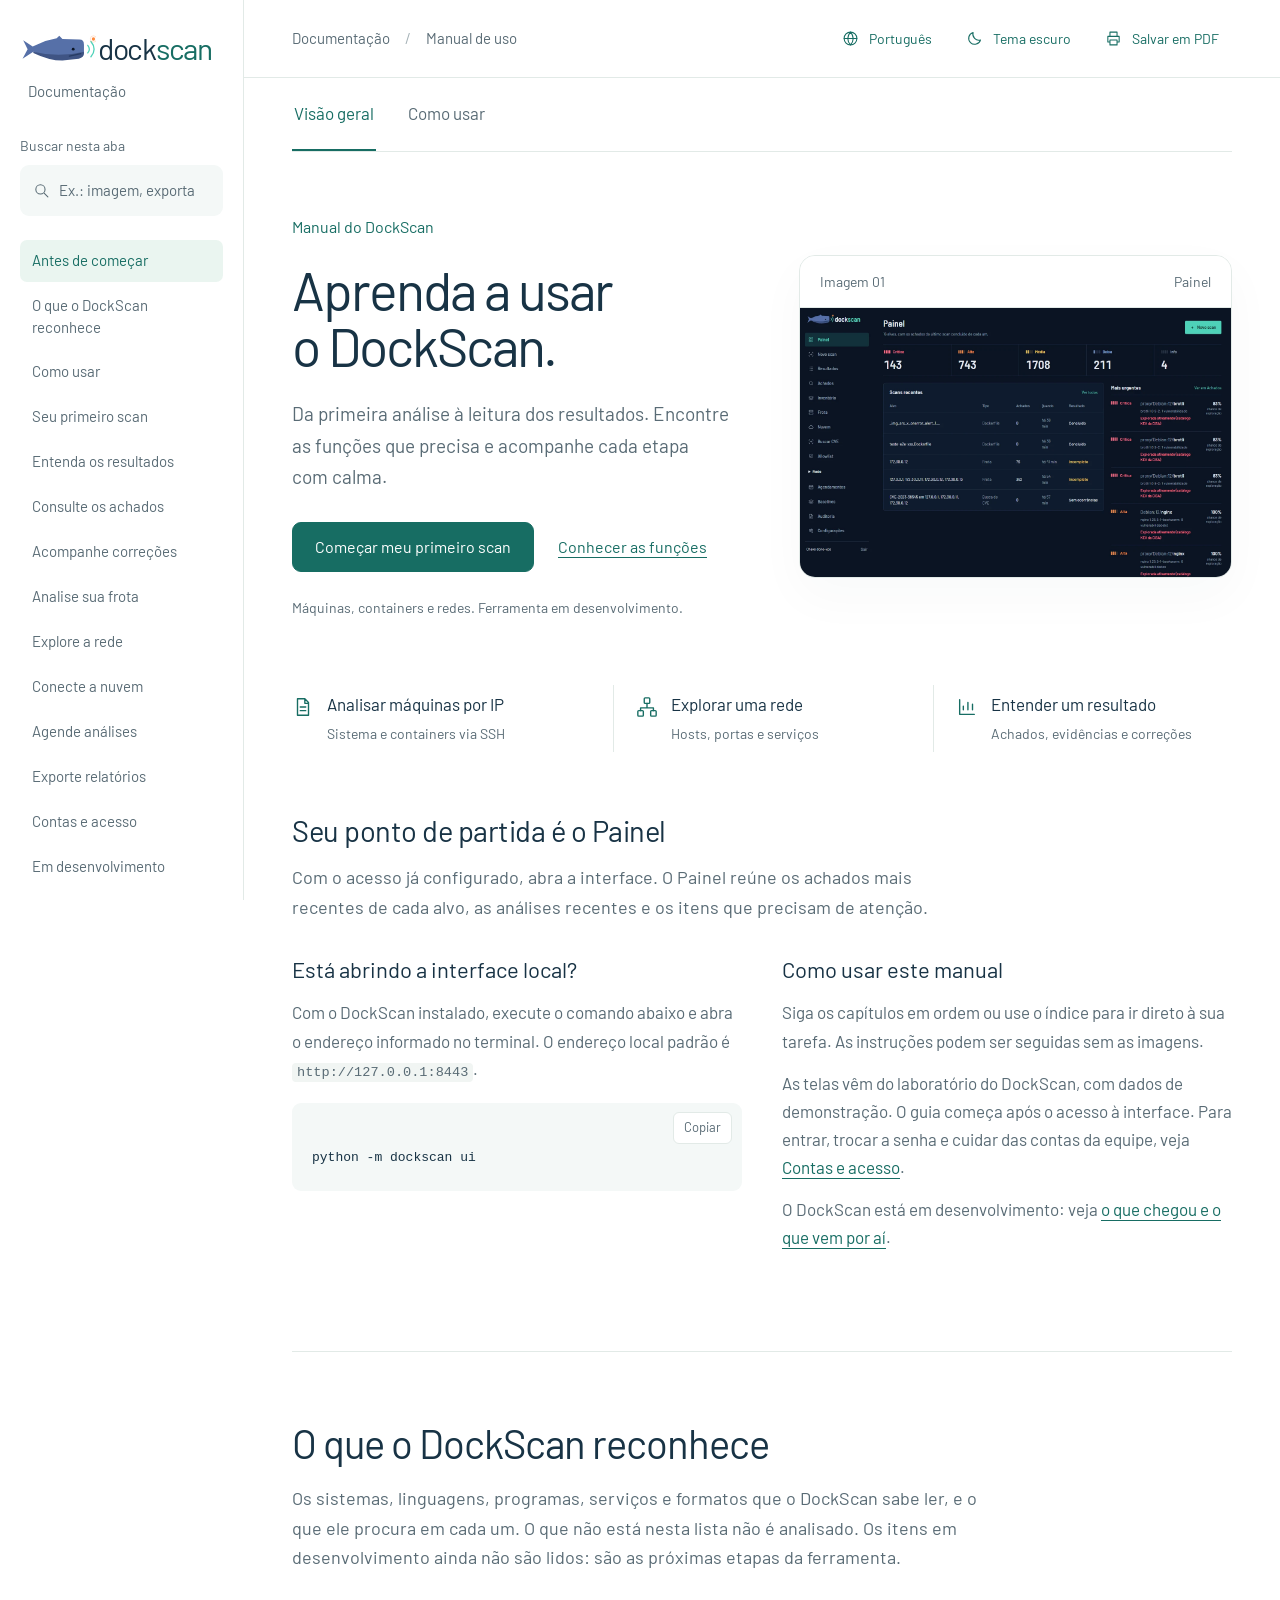
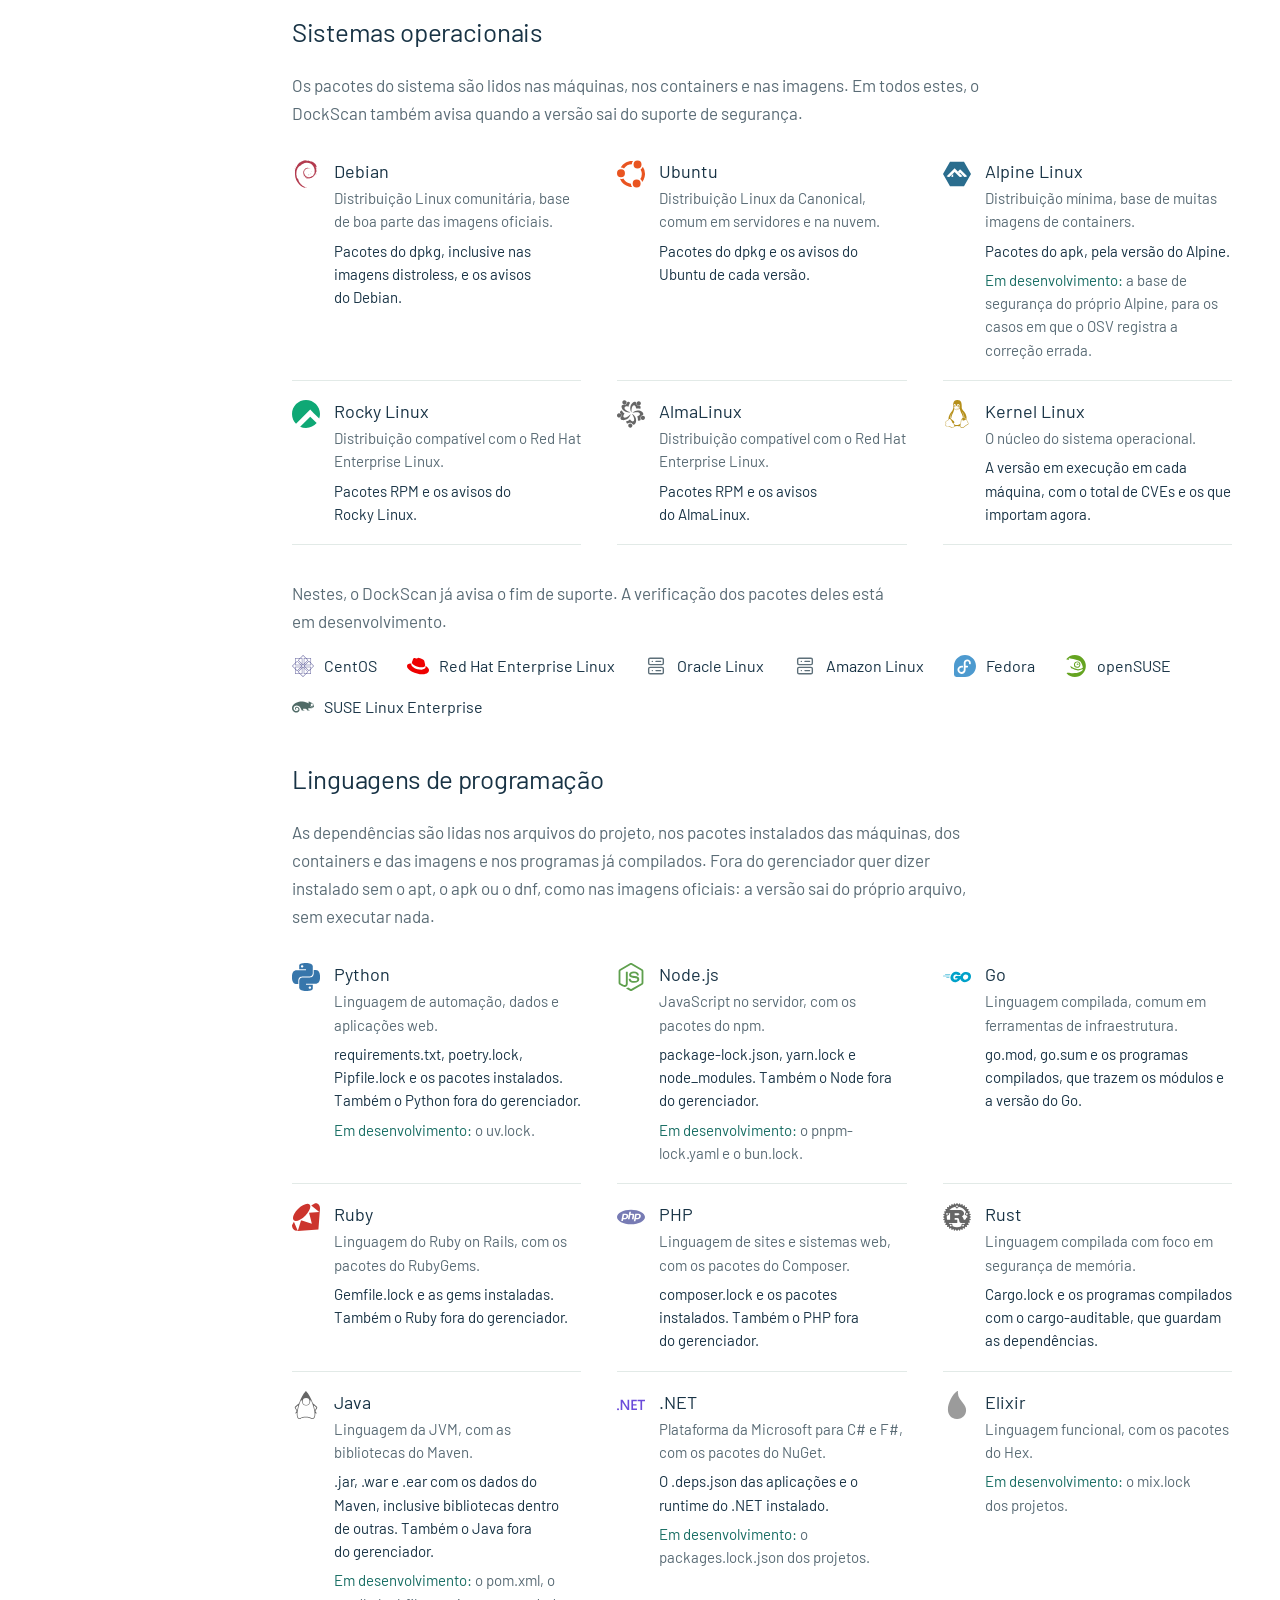
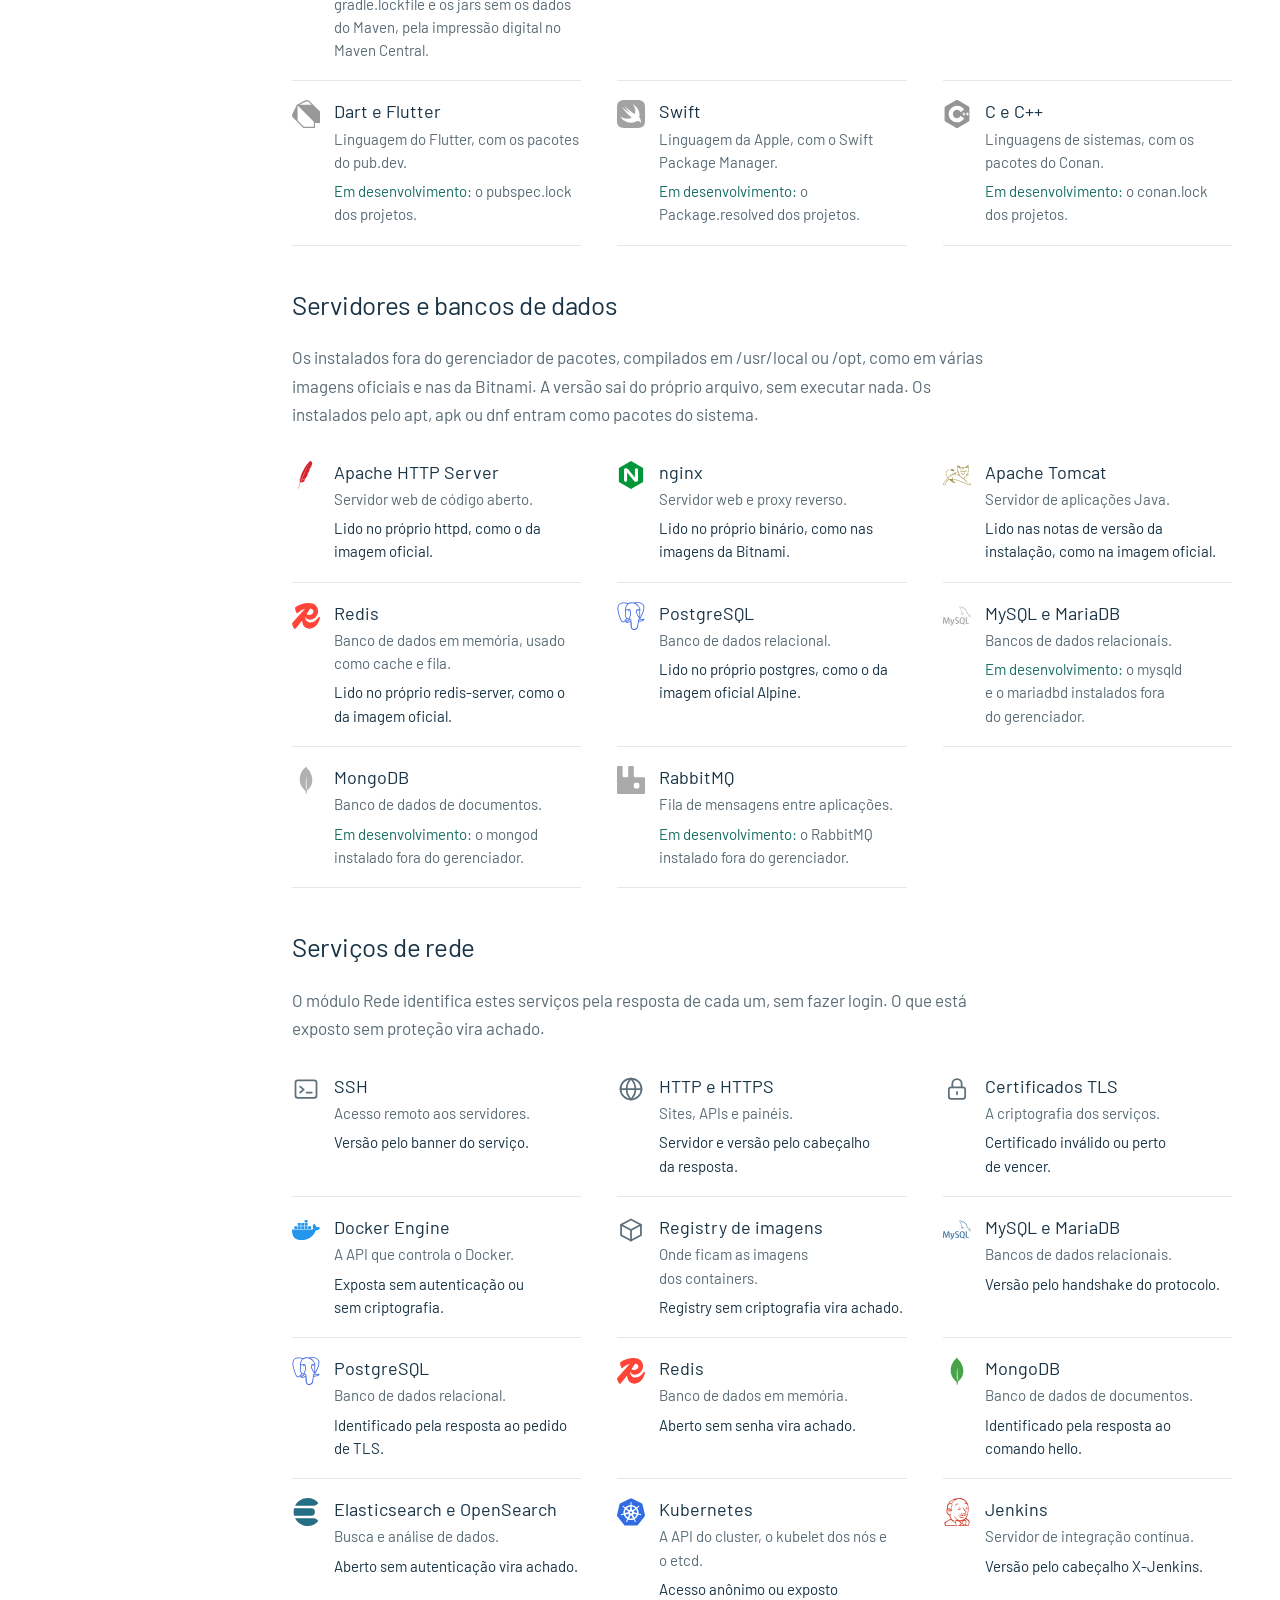
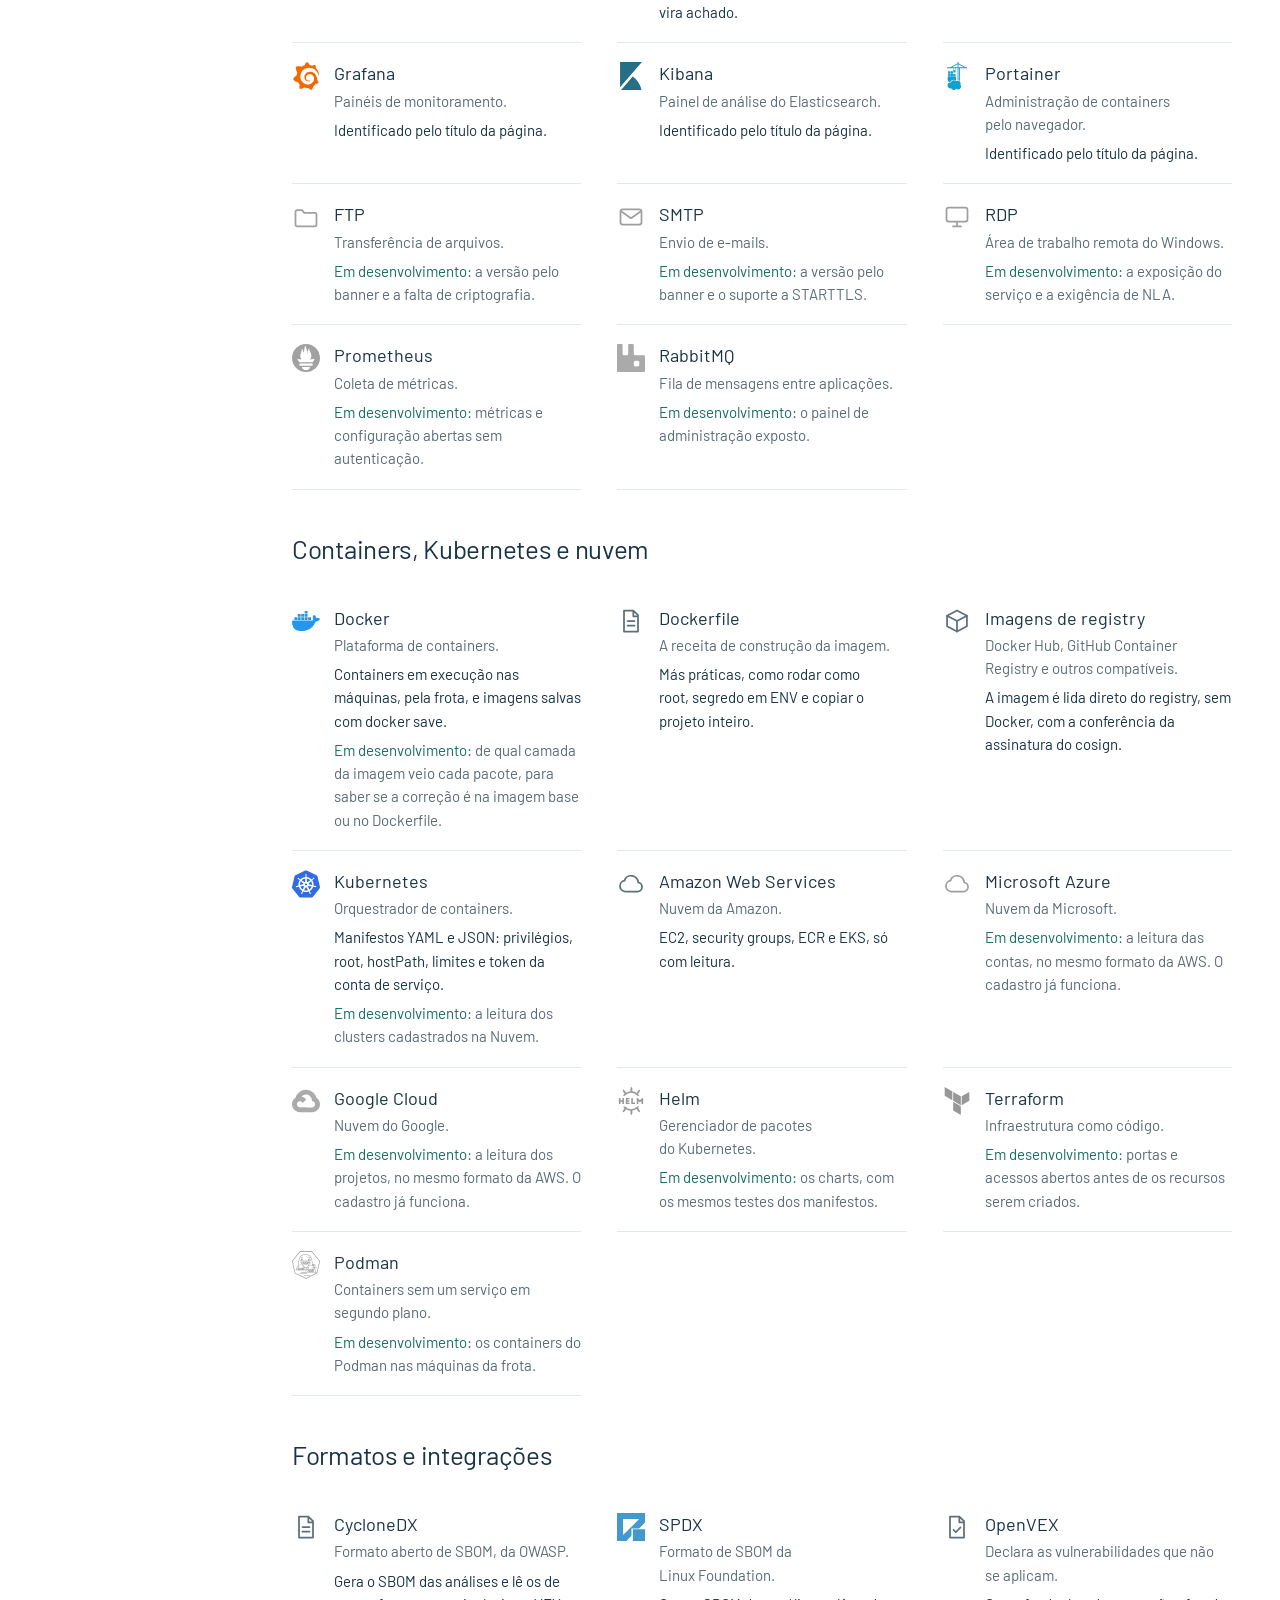
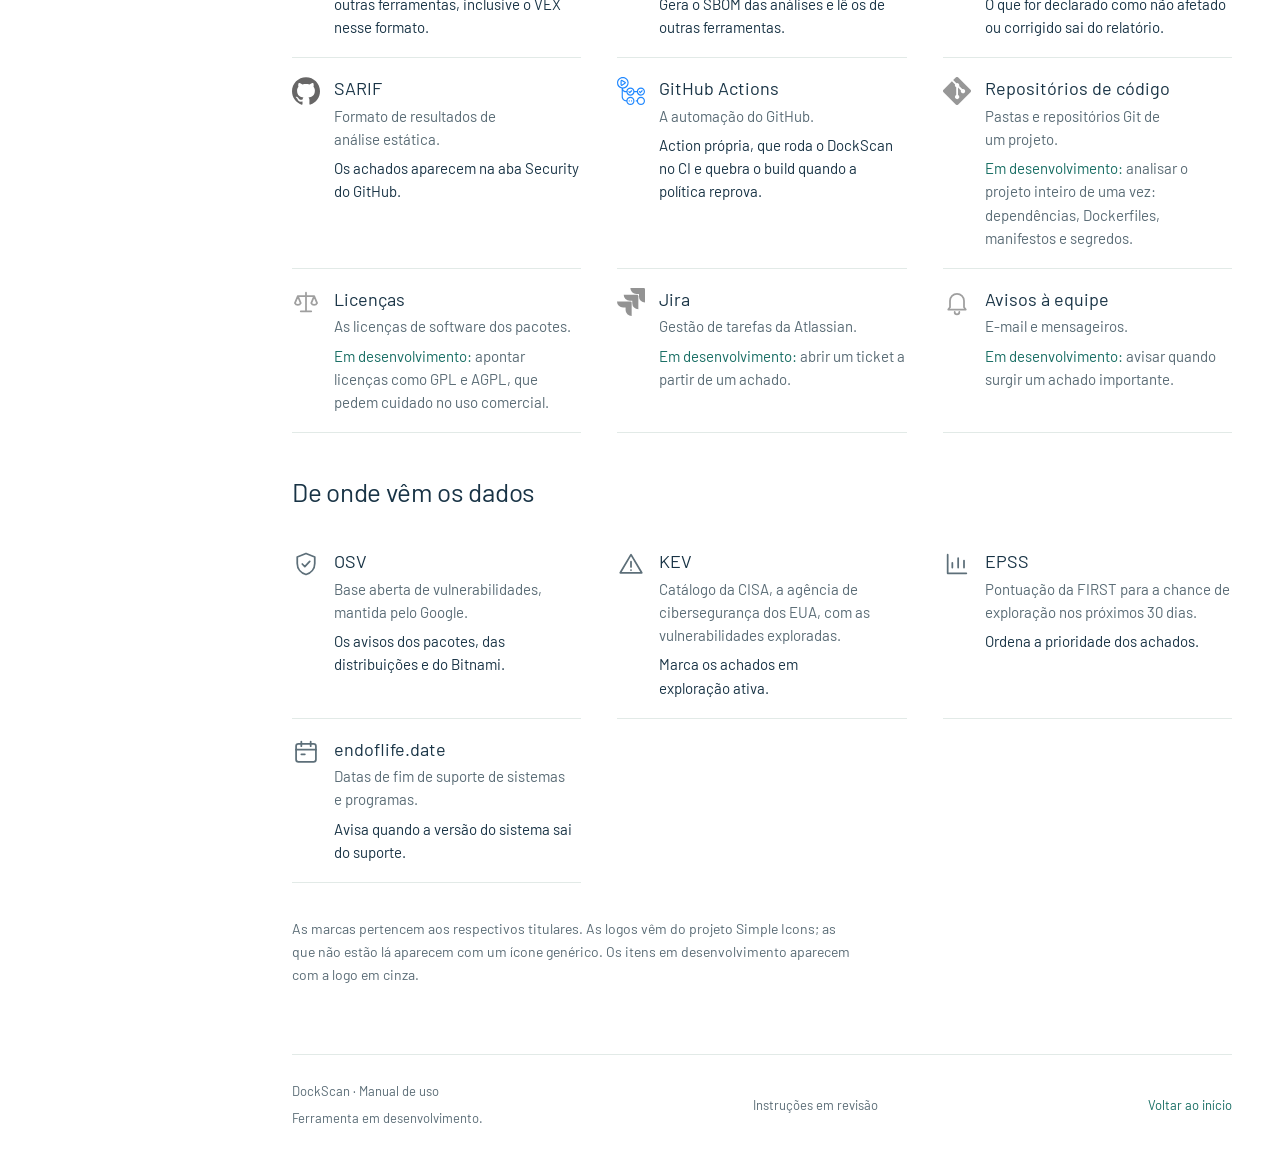
==== commit ecbbf8d4: "Adiciona o que o DockScan reconhece, com as logos e os itens em desenvolvimento" ====
--- a/index.html
+++ b/index.html
@@ -36,6 +36,7 @@
     </div>
     <nav aria-label="Capítulos do manual" id="chapters">
       <a href="#inicio" aria-current="location">Antes de começar</a>
+      <a href="#reconhece">O que o DockScan reconhece</a>
       <a href="#como-usar">Como usar</a>
       <a href="#primeiro-scan">Seu primeiro scan</a>
       <a href="#resultados">Entenda os resultados</a>
@@ -87,6 +88,107 @@
         </div>
         <div class="overview-panel-note"><h2>Seu ponto de partida é o Painel</h2><p>Com o acesso já configurado, abra a interface. O Painel reúne os achados mais recentes de cada alvo, as análises recentes e os itens que precisam de atenção.</p></div>
         <div class="two-columns notes"><div><h3>Está abrindo a interface local?</h3><p>Com o DockScan instalado, execute o comando abaixo e abra o endereço informado no terminal. O endereço local padrão é <code>http://127.0.0.1:8443</code>.</p><div class="code-box"><pre><code>python -m dockscan ui</code></pre><button type="button" class="copy-button" data-copy hidden>Copiar</button></div></div><div><h3>Como usar este manual</h3><p>Siga os capítulos em ordem ou use o índice para ir direto à sua tarefa. As instruções podem ser seguidas sem as imagens.</p><p class="muted">As telas vêm do laboratório do DockScan, com dados de demonstração. O guia começa após o acesso à interface. Para entrar, trocar a senha e cuidar das contas da equipe, veja <a href="#contas">Contas e acesso</a>.</p><p class="muted">O DockScan está em desenvolvimento: veja <a href="#desenvolvimento">o que chegou e o que vem por aí</a>.</p></div></div>
+      </section>
+
+      <section id="reconhece" class="chapter" aria-labelledby="titulo-reconhece" data-keywords="compatibilidade suporte cobertura sistemas distribuições linguagens serviços formatos debian ubuntu alpine rocky alma kernel centos red hat oracle amazon fedora suse python node go ruby php rust java dotnet elixir dart flutter swift c++ conan pnpm uv bun gradle nginx apache tomcat redis postgresql mysql mariadb mongodb rabbitmq elasticsearch jenkins grafana kibana portainer prometheus ftp smtp rdp kubernetes helm terraform podman docker registry aws azure google cyclonedx spdx sarif vex licenças jira avisos osv kev epss fim de suporte em desenvolvimento próximas etapas">
+        <header class="chapter-header"><div><h2 id="titulo-reconhece">O que o DockScan reconhece</h2><p>Os sistemas, linguagens, programas, serviços e formatos que o DockScan sabe ler, e o que ele procura em cada um. O que não está nesta lista não é analisado. Os itens em desenvolvimento ainda não são lidos: são as próximas etapas da ferramenta.</p></div></header>
+        <h3 class="subheading">Sistemas operacionais</h3>
+        <p class="support-lead">Os pacotes do sistema são lidos nas máquinas, nos containers e nas imagens. Em todos estes, o DockScan também avisa quando a versão sai do suporte de segurança.</p>
+        <ul class="support-list">
+          <li><img src="assets/logos/debian.svg" alt="" width="28" height="28" loading="lazy"><div><h4>Debian</h4><p>Distribuição Linux comunitária, base de boa parte das imagens oficiais.</p><p class="support-read">Pacotes do dpkg, inclusive nas imagens distroless, e os avisos do Debian.</p></div></li>
+          <li><img src="assets/logos/ubuntu.svg" alt="" width="28" height="28" loading="lazy"><div><h4>Ubuntu</h4><p>Distribuição Linux da Canonical, comum em servidores e na nuvem.</p><p class="support-read">Pacotes do dpkg e os avisos do Ubuntu de cada versão.</p></div></li>
+          <li><img src="assets/logos/alpinelinux.svg" alt="" width="28" height="28" loading="lazy"><div><h4>Alpine Linux</h4><p>Distribuição mínima, base de muitas imagens de containers.</p><p class="support-read">Pacotes do apk, pela versão do Alpine.</p><p class="support-next"><span>Em desenvolvimento:</span> a base de segurança do próprio Alpine, para os casos em que o OSV registra a correção errada.</p></div></li>
+          <li><img src="assets/logos/rockylinux.svg" alt="" width="28" height="28" loading="lazy"><div><h4>Rocky Linux</h4><p>Distribuição compatível com o Red Hat Enterprise Linux.</p><p class="support-read">Pacotes RPM e os avisos do Rocky Linux.</p></div></li>
+          <li><img src="assets/logos/almalinux.svg" alt="" width="28" height="28" loading="lazy"><div><h4>AlmaLinux</h4><p>Distribuição compatível com o Red Hat Enterprise Linux.</p><p class="support-read">Pacotes RPM e os avisos do AlmaLinux.</p></div></li>
+          <li><img src="assets/logos/linux.svg" alt="" width="28" height="28" loading="lazy"><div><h4>Kernel Linux</h4><p>O núcleo do sistema operacional.</p><p class="support-read">A versão em execução em cada máquina, com o total de CVEs e os que importam agora.</p></div></li>
+        </ul>
+        <p class="support-lead">Nestes, o DockScan já avisa o fim de suporte. A verificação dos pacotes deles está em desenvolvimento.</p>
+        <ul class="support-inline"><li><img src="assets/logos/centos.svg" alt="" width="22" height="22" loading="lazy">CentOS</li><li><img src="assets/logos/redhat.svg" alt="" width="22" height="22" loading="lazy">Red Hat Enterprise Linux</li><li><img src="assets/logos/servidor.svg" alt="" width="22" height="22" loading="lazy">Oracle Linux</li><li><img src="assets/logos/servidor.svg" alt="" width="22" height="22" loading="lazy">Amazon Linux</li><li><img src="assets/logos/fedora.svg" alt="" width="22" height="22" loading="lazy">Fedora</li><li><img src="assets/logos/opensuse.svg" alt="" width="22" height="22" loading="lazy">openSUSE</li><li><img src="assets/logos/suse.svg" alt="" width="22" height="22" loading="lazy">SUSE Linux Enterprise</li></ul>
+        <h3 class="subheading">Linguagens de programação</h3>
+        <p class="support-lead">As dependências são lidas nos arquivos do projeto, nos pacotes instalados das máquinas, dos containers e das imagens e nos programas já compilados. Fora do gerenciador quer dizer instalado sem o apt, o apk ou o dnf, como nas imagens oficiais: a versão sai do próprio arquivo, sem executar nada.</p>
+        <ul class="support-list">
+          <li><img src="assets/logos/python.svg" alt="" width="28" height="28" loading="lazy"><div><h4>Python</h4><p>Linguagem de automação, dados e aplicações web.</p><p class="support-read">requirements.txt, poetry.lock, Pipfile.lock e os pacotes instalados. Também o Python fora do gerenciador.</p><p class="support-next"><span>Em desenvolvimento:</span> o uv.lock.</p></div></li>
+          <li><img src="assets/logos/nodedotjs.svg" alt="" width="28" height="28" loading="lazy"><div><h4>Node.js</h4><p>JavaScript no servidor, com os pacotes do npm.</p><p class="support-read">package-lock.json, yarn.lock e node_modules. Também o Node fora do gerenciador.</p><p class="support-next"><span>Em desenvolvimento:</span> o pnpm-lock.yaml e o bun.lock.</p></div></li>
+          <li><img src="assets/logos/go.svg" alt="" width="28" height="28" loading="lazy"><div><h4>Go</h4><p>Linguagem compilada, comum em ferramentas de infraestrutura.</p><p class="support-read">go.mod, go.sum e os programas compilados, que trazem os módulos e a versão do Go.</p></div></li>
+          <li><img src="assets/logos/ruby.svg" alt="" width="28" height="28" loading="lazy"><div><h4>Ruby</h4><p>Linguagem do Ruby on Rails, com os pacotes do RubyGems.</p><p class="support-read">Gemfile.lock e as gems instaladas. Também o Ruby fora do gerenciador.</p></div></li>
+          <li><img src="assets/logos/php.svg" alt="" width="28" height="28" loading="lazy"><div><h4>PHP</h4><p>Linguagem de sites e sistemas web, com os pacotes do Composer.</p><p class="support-read">composer.lock e os pacotes instalados. Também o PHP fora do gerenciador.</p></div></li>
+          <li><img src="assets/logos/rust.svg" alt="" width="28" height="28" loading="lazy"><div><h4>Rust</h4><p>Linguagem compilada com foco em segurança de memória.</p><p class="support-read">Cargo.lock e os programas compilados com o cargo-auditable, que guardam as dependências.</p></div></li>
+          <li><img src="assets/logos/openjdk.svg" alt="" width="28" height="28" loading="lazy"><div><h4>Java</h4><p>Linguagem da JVM, com as bibliotecas do Maven.</p><p class="support-read">.jar, .war e .ear com os dados do Maven, inclusive bibliotecas dentro de outras. Também o Java fora do gerenciador.</p><p class="support-next"><span>Em desenvolvimento:</span> o pom.xml, o gradle.lockfile e os jars sem os dados do Maven, pela impressão digital no Maven Central.</p></div></li>
+          <li><img src="assets/logos/dotnet.svg" alt="" width="28" height="28" loading="lazy"><div><h4>.NET</h4><p>Plataforma da Microsoft para C# e F#, com os pacotes do NuGet.</p><p class="support-read">O .deps.json das aplicações e o runtime do .NET instalado.</p><p class="support-next"><span>Em desenvolvimento:</span> o packages.lock.json dos projetos.</p></div></li>
+          <li class="support-future"><img src="assets/logos/elixir.svg" alt="" width="28" height="28" loading="lazy"><div><h4>Elixir</h4><p>Linguagem funcional, com os pacotes do Hex.</p><p class="support-next"><span>Em desenvolvimento:</span> o mix.lock dos projetos.</p></div></li>
+          <li class="support-future"><img src="assets/logos/dart.svg" alt="" width="28" height="28" loading="lazy"><div><h4>Dart e Flutter</h4><p>Linguagem do Flutter, com os pacotes do pub.dev.</p><p class="support-next"><span>Em desenvolvimento:</span> o pubspec.lock dos projetos.</p></div></li>
+          <li class="support-future"><img src="assets/logos/swift.svg" alt="" width="28" height="28" loading="lazy"><div><h4>Swift</h4><p>Linguagem da Apple, com o Swift Package Manager.</p><p class="support-next"><span>Em desenvolvimento:</span> o Package.resolved dos projetos.</p></div></li>
+          <li class="support-future"><img src="assets/logos/cplusplus.svg" alt="" width="28" height="28" loading="lazy"><div><h4>C e C++</h4><p>Linguagens de sistemas, com os pacotes do Conan.</p><p class="support-next"><span>Em desenvolvimento:</span> o conan.lock dos projetos.</p></div></li>
+        </ul>
+        <h3 class="subheading">Servidores e bancos de dados</h3>
+        <p class="support-lead">Os instalados fora do gerenciador de pacotes, compilados em /usr/local ou /opt, como em várias imagens oficiais e nas da Bitnami. A versão sai do próprio arquivo, sem executar nada. Os instalados pelo apt, apk ou dnf entram como pacotes do sistema.</p>
+        <ul class="support-list">
+          <li><img src="assets/logos/apache.svg" alt="" width="28" height="28" loading="lazy"><div><h4>Apache HTTP Server</h4><p>Servidor web de código aberto.</p><p class="support-read">Lido no próprio httpd, como o da imagem oficial.</p></div></li>
+          <li><img src="assets/logos/nginx.svg" alt="" width="28" height="28" loading="lazy"><div><h4>nginx</h4><p>Servidor web e proxy reverso.</p><p class="support-read">Lido no próprio binário, como nas imagens da Bitnami.</p></div></li>
+          <li><img src="assets/logos/apachetomcat.svg" alt="" width="28" height="28" loading="lazy"><div><h4>Apache Tomcat</h4><p>Servidor de aplicações Java.</p><p class="support-read">Lido nas notas de versão da instalação, como na imagem oficial.</p></div></li>
+          <li><img src="assets/logos/redis.svg" alt="" width="28" height="28" loading="lazy"><div><h4>Redis</h4><p>Banco de dados em memória, usado como cache e fila.</p><p class="support-read">Lido no próprio redis-server, como o da imagem oficial.</p></div></li>
+          <li><img src="assets/logos/postgresql.svg" alt="" width="28" height="28" loading="lazy"><div><h4>PostgreSQL</h4><p>Banco de dados relacional.</p><p class="support-read">Lido no próprio postgres, como o da imagem oficial Alpine.</p></div></li>
+          <li class="support-future"><img src="assets/logos/mysql.svg" alt="" width="28" height="28" loading="lazy"><div><h4>MySQL e MariaDB</h4><p>Bancos de dados relacionais.</p><p class="support-next"><span>Em desenvolvimento:</span> o mysqld e o mariadbd instalados fora do gerenciador.</p></div></li>
+          <li class="support-future"><img src="assets/logos/mongodb.svg" alt="" width="28" height="28" loading="lazy"><div><h4>MongoDB</h4><p>Banco de dados de documentos.</p><p class="support-next"><span>Em desenvolvimento:</span> o mongod instalado fora do gerenciador.</p></div></li>
+          <li class="support-future"><img src="assets/logos/rabbitmq.svg" alt="" width="28" height="28" loading="lazy"><div><h4>RabbitMQ</h4><p>Fila de mensagens entre aplicações.</p><p class="support-next"><span>Em desenvolvimento:</span> o RabbitMQ instalado fora do gerenciador.</p></div></li>
+        </ul>
+        <h3 class="subheading">Serviços de rede</h3>
+        <p class="support-lead">O módulo Rede identifica estes serviços pela resposta de cada um, sem fazer login. O que está exposto sem proteção vira achado.</p>
+        <ul class="support-list">
+          <li><img src="assets/logos/terminal.svg" alt="" width="28" height="28" loading="lazy"><div><h4>SSH</h4><p>Acesso remoto aos servidores.</p><p class="support-read">Versão pelo banner do serviço.</p></div></li>
+          <li><img src="assets/logos/globo.svg" alt="" width="28" height="28" loading="lazy"><div><h4>HTTP e HTTPS</h4><p>Sites, APIs e painéis.</p><p class="support-read">Servidor e versão pelo cabeçalho da resposta.</p></div></li>
+          <li><img src="assets/logos/cadeado.svg" alt="" width="28" height="28" loading="lazy"><div><h4>Certificados TLS</h4><p>A criptografia dos serviços.</p><p class="support-read">Certificado inválido ou perto de vencer.</p></div></li>
+          <li><img src="assets/logos/docker.svg" alt="" width="28" height="28" loading="lazy"><div><h4>Docker Engine</h4><p>A API que controla o Docker.</p><p class="support-read">Exposta sem autenticação ou sem criptografia.</p></div></li>
+          <li><img src="assets/logos/caixa.svg" alt="" width="28" height="28" loading="lazy"><div><h4>Registry de imagens</h4><p>Onde ficam as imagens dos containers.</p><p class="support-read">Registry sem criptografia vira achado.</p></div></li>
+          <li><img src="assets/logos/mysql.svg" alt="" width="28" height="28" loading="lazy"><div><h4>MySQL e MariaDB</h4><p>Bancos de dados relacionais.</p><p class="support-read">Versão pelo handshake do protocolo.</p></div></li>
+          <li><img src="assets/logos/postgresql.svg" alt="" width="28" height="28" loading="lazy"><div><h4>PostgreSQL</h4><p>Banco de dados relacional.</p><p class="support-read">Identificado pela resposta ao pedido de TLS.</p></div></li>
+          <li><img src="assets/logos/redis.svg" alt="" width="28" height="28" loading="lazy"><div><h4>Redis</h4><p>Banco de dados em memória.</p><p class="support-read">Aberto sem senha vira achado.</p></div></li>
+          <li><img src="assets/logos/mongodb.svg" alt="" width="28" height="28" loading="lazy"><div><h4>MongoDB</h4><p>Banco de dados de documentos.</p><p class="support-read">Identificado pela resposta ao comando hello.</p></div></li>
+          <li><img src="assets/logos/elasticsearch.svg" alt="" width="28" height="28" loading="lazy"><div><h4>Elasticsearch e OpenSearch</h4><p>Busca e análise de dados.</p><p class="support-read">Aberto sem autenticação vira achado.</p></div></li>
+          <li><img src="assets/logos/kubernetes.svg" alt="" width="28" height="28" loading="lazy"><div><h4>Kubernetes</h4><p>A API do cluster, o kubelet dos nós e o etcd.</p><p class="support-read">Acesso anônimo ou exposto vira achado.</p></div></li>
+          <li><img src="assets/logos/jenkins.svg" alt="" width="28" height="28" loading="lazy"><div><h4>Jenkins</h4><p>Servidor de integração contínua.</p><p class="support-read">Versão pelo cabeçalho X-Jenkins.</p></div></li>
+          <li><img src="assets/logos/grafana.svg" alt="" width="28" height="28" loading="lazy"><div><h4>Grafana</h4><p>Painéis de monitoramento.</p><p class="support-read">Identificado pelo título da página.</p></div></li>
+          <li><img src="assets/logos/kibana.svg" alt="" width="28" height="28" loading="lazy"><div><h4>Kibana</h4><p>Painel de análise do Elasticsearch.</p><p class="support-read">Identificado pelo título da página.</p></div></li>
+          <li><img src="assets/logos/portainer.svg" alt="" width="28" height="28" loading="lazy"><div><h4>Portainer</h4><p>Administração de containers pelo navegador.</p><p class="support-read">Identificado pelo título da página.</p></div></li>
+          <li class="support-future"><img src="assets/logos/pasta.svg" alt="" width="28" height="28" loading="lazy"><div><h4>FTP</h4><p>Transferência de arquivos.</p><p class="support-next"><span>Em desenvolvimento:</span> a versão pelo banner e a falta de criptografia.</p></div></li>
+          <li class="support-future"><img src="assets/logos/envelope.svg" alt="" width="28" height="28" loading="lazy"><div><h4>SMTP</h4><p>Envio de e-mails.</p><p class="support-next"><span>Em desenvolvimento:</span> a versão pelo banner e o suporte a STARTTLS.</p></div></li>
+          <li class="support-future"><img src="assets/logos/monitor.svg" alt="" width="28" height="28" loading="lazy"><div><h4>RDP</h4><p>Área de trabalho remota do Windows.</p><p class="support-next"><span>Em desenvolvimento:</span> a exposição do serviço e a exigência de NLA.</p></div></li>
+          <li class="support-future"><img src="assets/logos/prometheus.svg" alt="" width="28" height="28" loading="lazy"><div><h4>Prometheus</h4><p>Coleta de métricas.</p><p class="support-next"><span>Em desenvolvimento:</span> métricas e configuração abertas sem autenticação.</p></div></li>
+          <li class="support-future"><img src="assets/logos/rabbitmq.svg" alt="" width="28" height="28" loading="lazy"><div><h4>RabbitMQ</h4><p>Fila de mensagens entre aplicações.</p><p class="support-next"><span>Em desenvolvimento:</span> o painel de administração exposto.</p></div></li>
+        </ul>
+        <h3 class="subheading">Containers, Kubernetes e nuvem</h3>
+        <ul class="support-list">
+          <li><img src="assets/logos/docker.svg" alt="" width="28" height="28" loading="lazy"><div><h4>Docker</h4><p>Plataforma de containers.</p><p class="support-read">Containers em execução nas máquinas, pela frota, e imagens salvas com docker save.</p><p class="support-next"><span>Em desenvolvimento:</span> de qual camada da imagem veio cada pacote, para saber se a correção é na imagem base ou no Dockerfile.</p></div></li>
+          <li><img src="assets/logos/documento.svg" alt="" width="28" height="28" loading="lazy"><div><h4>Dockerfile</h4><p>A receita de construção da imagem.</p><p class="support-read">Más práticas, como rodar como root, segredo em ENV e copiar o projeto inteiro.</p></div></li>
+          <li><img src="assets/logos/caixa.svg" alt="" width="28" height="28" loading="lazy"><div><h4>Imagens de registry</h4><p>Docker Hub, GitHub Container Registry e outros compatíveis.</p><p class="support-read">A imagem é lida direto do registry, sem Docker, com a conferência da assinatura do cosign.</p></div></li>
+          <li><img src="assets/logos/kubernetes.svg" alt="" width="28" height="28" loading="lazy"><div><h4>Kubernetes</h4><p>Orquestrador de containers.</p><p class="support-read">Manifestos YAML e JSON: privilégios, root, hostPath, limites e token da conta de serviço.</p><p class="support-next"><span>Em desenvolvimento:</span> a leitura dos clusters cadastrados na Nuvem.</p></div></li>
+          <li><img src="assets/logos/nuvem.svg" alt="" width="28" height="28" loading="lazy"><div><h4>Amazon Web Services</h4><p>Nuvem da Amazon.</p><p class="support-read">EC2, security groups, ECR e EKS, só com leitura.</p></div></li>
+          <li class="support-future"><img src="assets/logos/nuvem.svg" alt="" width="28" height="28" loading="lazy"><div><h4>Microsoft Azure</h4><p>Nuvem da Microsoft.</p><p class="support-next"><span>Em desenvolvimento:</span> a leitura das contas, no mesmo formato da AWS. O cadastro já funciona.</p></div></li>
+          <li class="support-future"><img src="assets/logos/googlecloud.svg" alt="" width="28" height="28" loading="lazy"><div><h4>Google Cloud</h4><p>Nuvem do Google.</p><p class="support-next"><span>Em desenvolvimento:</span> a leitura dos projetos, no mesmo formato da AWS. O cadastro já funciona.</p></div></li>
+          <li class="support-future"><img src="assets/logos/helm.svg" alt="" width="28" height="28" loading="lazy"><div><h4>Helm</h4><p>Gerenciador de pacotes do Kubernetes.</p><p class="support-next"><span>Em desenvolvimento:</span> os charts, com os mesmos testes dos manifestos.</p></div></li>
+          <li class="support-future"><img src="assets/logos/terraform.svg" alt="" width="28" height="28" loading="lazy"><div><h4>Terraform</h4><p>Infraestrutura como código.</p><p class="support-next"><span>Em desenvolvimento:</span> portas e acessos abertos antes de os recursos serem criados.</p></div></li>
+          <li class="support-future"><img src="assets/logos/podman.svg" alt="" width="28" height="28" loading="lazy"><div><h4>Podman</h4><p>Containers sem um serviço em segundo plano.</p><p class="support-next"><span>Em desenvolvimento:</span> os containers do Podman nas máquinas da frota.</p></div></li>
+        </ul>
+        <h3 class="subheading">Formatos e integrações</h3>
+        <ul class="support-list">
+          <li><img src="assets/logos/documento.svg" alt="" width="28" height="28" loading="lazy"><div><h4>CycloneDX</h4><p>Formato aberto de SBOM, da OWASP.</p><p class="support-read">Gera o SBOM das análises e lê os de outras ferramentas, inclusive o VEX nesse formato.</p></div></li>
+          <li><img src="assets/logos/spdx.svg" alt="" width="28" height="28" loading="lazy"><div><h4>SPDX</h4><p>Formato de SBOM da Linux Foundation.</p><p class="support-read">Gera o SBOM das análises e lê os de outras ferramentas.</p></div></li>
+          <li><img src="assets/logos/declaracao.svg" alt="" width="28" height="28" loading="lazy"><div><h4>OpenVEX</h4><p>Declara as vulnerabilidades que não se aplicam.</p><p class="support-read">O que for declarado como não afetado ou corrigido sai do relatório.</p></div></li>
+          <li><img src="assets/logos/github.svg" alt="" width="28" height="28" loading="lazy"><div><h4>SARIF</h4><p>Formato de resultados de análise estática.</p><p class="support-read">Os achados aparecem na aba Security do GitHub.</p></div></li>
+          <li><img src="assets/logos/githubactions.svg" alt="" width="28" height="28" loading="lazy"><div><h4>GitHub Actions</h4><p>A automação do GitHub.</p><p class="support-read">Action própria, que roda o DockScan no CI e quebra o build quando a política reprova.</p></div></li>
+          <li class="support-future"><img src="assets/logos/git.svg" alt="" width="28" height="28" loading="lazy"><div><h4>Repositórios de código</h4><p>Pastas e repositórios Git de um projeto.</p><p class="support-next"><span>Em desenvolvimento:</span> analisar o projeto inteiro de uma vez: dependências, Dockerfiles, manifestos e segredos.</p></div></li>
+          <li class="support-future"><img src="assets/logos/balanca.svg" alt="" width="28" height="28" loading="lazy"><div><h4>Licenças</h4><p>As licenças de software dos pacotes.</p><p class="support-next"><span>Em desenvolvimento:</span> apontar licenças como GPL e AGPL, que pedem cuidado no uso comercial.</p></div></li>
+          <li class="support-future"><img src="assets/logos/jira.svg" alt="" width="28" height="28" loading="lazy"><div><h4>Jira</h4><p>Gestão de tarefas da Atlassian.</p><p class="support-next"><span>Em desenvolvimento:</span> abrir um ticket a partir de um achado.</p></div></li>
+          <li class="support-future"><img src="assets/logos/sino.svg" alt="" width="28" height="28" loading="lazy"><div><h4>Avisos à equipe</h4><p>E-mail e mensageiros.</p><p class="support-next"><span>Em desenvolvimento:</span> avisar quando surgir um achado importante.</p></div></li>
+        </ul>
+        <h3 class="subheading">De onde vêm os dados</h3>
+        <ul class="support-list">
+          <li><img src="assets/logos/escudo.svg" alt="" width="28" height="28" loading="lazy"><div><h4>OSV</h4><p>Base aberta de vulnerabilidades, mantida pelo Google.</p><p class="support-read">Os avisos dos pacotes, das distribuições e do Bitnami.</p></div></li>
+          <li><img src="assets/logos/alerta.svg" alt="" width="28" height="28" loading="lazy"><div><h4>KEV</h4><p>Catálogo da CISA, a agência de cibersegurança dos EUA, com as vulnerabilidades exploradas.</p><p class="support-read">Marca os achados em exploração ativa.</p></div></li>
+          <li><img src="assets/logos/grafico.svg" alt="" width="28" height="28" loading="lazy"><div><h4>EPSS</h4><p>Pontuação da FIRST para a chance de exploração nos próximos 30 dias.</p><p class="support-read">Ordena a prioridade dos achados.</p></div></li>
+          <li><img src="assets/logos/calendario.svg" alt="" width="28" height="28" loading="lazy"><div><h4>endoflife.date</h4><p>Datas de fim de suporte de sistemas e programas.</p><p class="support-read">Avisa quando a versão do sistema sai do suporte.</p></div></li>
+        </ul>
+        <p class="muted support-note">As marcas pertencem aos respectivos titulares. As logos vêm do projeto Simple Icons; as que não estão lá aparecem com um ícone genérico. Os itens em desenvolvimento aparecem com a logo em cinza.</p>
       </section>
 
       </div>
@@ -187,7 +289,7 @@
       <section id="achados" class="chapter" aria-labelledby="titulo-achados" data-keywords="achados consulta sql filtro campos operadores severidade kev epss pacote cve ip fonte agrupar exportar csv json link compartilhar sugestões estado novo corrigido reapareceu triagem prazo risco aceito falso positivo lote tags visões salvas plano de correção ordenar terminal painel lateral detalhes descrição referências osv cvss cwe histórico outros ativos">
         <header class="chapter-header"><div><h2 id="titulo-achados">Consulte os achados</h2><p>A tela Achados junta numa tabela só os achados do último scan de cada alvo, de todas as fontes. Uma consulta parecida com SQL encontra o que você precisa.</p></div></header>
         <ol class="steps">
-          <li><div><h3>Abra “Achados” no menu</h3><p>A tabela começa com todos os achados, do mais urgente para o menos urgente: primeiro os explorados ativamente (KEV), depois por severidade e por chance de exploração (EPSS).</p></div></li>
+          <li><div><h3>Abra “Achados” no menu</h3><p>A tabela começa com todos os achados, do mais urgente para o menos urgente: primeiro pela <a href="#guia-prioridade">prioridade</a>, depois os explorados ativamente (KEV), por severidade e por chance de exploração (EPSS).</p></div></li>
           <li><div><h3>Clique na caixa da consulta e escolha um campo</h3><p>A lista mostra os campos. Passe o mouse num campo para abrir as opções dele ao lado: escolha o operador, marque um ou mais valores e clique em “Adicionar à consulta”. Os valores sugeridos vêm dos seus próprios achados, com a contagem de cada um.</p></div></li>
           <li><div><h3>Junte condições e consulte</h3><p>Com uma consulta pronta, clique de novo na caixa para continuar com “e”, “ou” ou “ordenar por”, ou use “Adicionar outro filtro”. Depois clique em “Consultar” ou aperte Enter. Quem já conhece a linguagem pode digitar direto.</p></div></li>
           <li><div><h3>Agrupe, ordene, compartilhe e exporte</h3><p>Em “Agrupar por”, veja os achados por ativo, vulnerabilidade, pacote, fonte, estado ou tag; clique num grupo para filtrar só ele. Clique no título de uma coluna para ordenar. A consulta fica no endereço da página, então o link pode ser compartilhado. “Exportar CSV” e “Exportar JSON” levam o resultado da consulta.</p></div></li>
@@ -228,7 +330,8 @@
           <tr><td>Corrigido</td><td>Deixou de aparecer numa coleta completa. Uma coleta parcial não prova a correção: o achado segue ativo, com o aviso de coleta parcial. Um aviso como “regras do sudo não verificadas” só deixa parcial o que depende dele.</td></tr>
         </tbody></table></div>
         <details class="disclosure"><summary>De onde vêm os dados do painel do achado?</summary><div><p>CVSS, EPSS, exploração ativa, pacote e correção vêm do scan. A descrição, as datas, a fraqueza (CWE) e as referências vêm do OSV: o servidor do DockScan busca quando você abre o painel e guarda por um dia. Sem internet, o painel mostra o resto e avisa que o OSV não respondeu.</p><p>O histórico mostra as últimas coletas do ativo: Encontrado, Não encontrado ou Coleta parcial, quando a ausência não prova a correção. O endereço da página ganha <code>?achado=</code>, então o link abre direto no mesmo achado.</p></div></details>
-        <details class="disclosure"><summary>Quais campos posso consultar?</summary><div><p>severidade, cve, regra, titulo, pacote, versao, ecossistema, correcao, corrigivel, fonte, ativo, ip, porta, container, local, epss, kev, novo, visto_em, estado, triagem, primeiro_visto, corrigido_em, prazo, tag e scan. A ajuda “Como consultar”, na própria tela, descreve cada um.</p><p>Um campo de sim ou não sozinho vale “sim”: <code>kev</code> é o mesmo que <code>kev = sim</code>. Datas aceitam <code>2026-11-01</code>, <code>-7d</code>, <code>+30d</code>, <code>-24h</code>, <code>hoje</code> e <code>ontem</code>. EPSS aceita <code>0.1</code> ou <code>10%</code>.</p></div></details>
+        <details class="disclosure" id="guia-prioridade"><summary>Como o DockScan define a prioridade?</summary><div><p>Cada vulnerabilidade ganha uma de quatro prioridades, e a tela mostra os motivos de cada uma:</p><ol class="compact-steps"><li>Corrigir agora: explorada ativamente (KEV); chance de exploração (EPSS) de 10% ou mais com o pacote em uso ou alcançável pela rede; ou crítica e alcançável pela rede.</li><li>Esta semana: EPSS de 10% ou mais; ou crítica ou alta que tenha EPSS de 1% ou mais, esteja em uso ou seja alcançável pela rede.</li><li>Planejar: as outras críticas e altas, as com EPSS de 1% ou mais e as médias que já têm correção.</li><li>Acompanhar: o resto.</li></ol><p>Um pacote instalado que nenhum processo carrega desce um nível. Os achados de configuração, sem CVE, seguem a severidade. Para consultar, use <code>prioridade = agora</code>, <code>em_uso</code> ou <code>exposto</code>.</p></div></details>
+        <details class="disclosure"><summary>Quais campos posso consultar?</summary><div><p>severidade, cve, regra, titulo, pacote, versao, ecossistema, correcao, corrigivel, fonte, ativo, ip, porta, container, local, epss, kev, prioridade, em_uso, exposto, novo, visto_em, estado, triagem, primeiro_visto, corrigido_em, prazo, tag e scan. A ajuda “Como consultar”, na própria tela, descreve cada um.</p><p>Um campo de sim ou não sozinho vale “sim”: <code>kev</code> é o mesmo que <code>kev = sim</code>. Datas aceitam <code>2026-11-01</code>, <code>-7d</code>, <code>+30d</code>, <code>-24h</code>, <code>hoje</code> e <code>ontem</code>. EPSS aceita <code>0.1</code> ou <code>10%</code>.</p></div></details>
         <details class="disclosure"><summary>Como funciona o prazo da triagem?</summary><div><p>Revisado, falso positivo e risco aceito podem ter um prazo de até dois anos. Quando o prazo vence, o achado volta a aberto e reaparece na tabela, marcado como prazo vencido. Para revisar as exceções que estão para vencer, consulte <code>triagem != aberto e prazo &lt; +30d</code>.</p></div></details>
         <details class="disclosure"><summary>Como criar tags e visões salvas?</summary><div><p>Uma tag tem o formato categoria:valor, como <code>ambiente:producao</code> ou <code>time:plataforma</code>, e é definida por uma consulta. Escreva a consulta que escolhe os achados, clique em “Criar tag com esta consulta” e informe a categoria e o valor. Todo achado que atende a consulta recebe a tag, inclusive os dos próximos scans. Depois filtre com <code>tag = ambiente:producao</code>, <code>tag = ambiente:*</code> ou agrupe por tag. As tags ficam no painel “Tags”, com quantos achados cada uma marca.</p><p>Uma visão salva guarda a consulta e o agrupamento com um nome. Use “Salvar como visão” e escolha a visão depois em “Visões salvas”. Tags e visões valem para todos os usuários desta instância.</p></div></details>
         <details class="disclosure"><summary>O que é o plano de correção?</summary><div><p>Em “Agrupar por”, escolha “Plano de correção”. Cada linha é um pacote instalado, com quantas vulnerabilidades ele tem, a pior severidade, os ativos afetados e a versão para a qual atualizar. Atualizar um pacote da lista resolve todas as vulnerabilidades da linha de uma vez.</p></div></details>
@@ -262,7 +365,7 @@
           <li><div><h3>Veja as máquinas no Inventário</h3><p>Depois da varredura, “Inventário” mostra as máquinas, os containers e os serviços encontrados, num mapa agrupado por faixa de IPs ou numa lista. Clique numa máquina para abrir os containers e os serviços dela e use a busca e os filtros para achar um IP.</p></div></li>
         </ol>
         <details class="disclosure" id="guia-cofre"><summary>Como configurar o cofre SSH</summary><div><ol class="compact-steps"><li>Em Frota, vá até “Cofre de acesso SSH”.</li><li>Informe nome, usuário, senha e escopo permitido. Marque sudo somente se essa conta estiver configurada para usá-lo.</li><li>Clique em “Salvar credencial”. A senha sai do campo e não é devolvida pela interface.</li><li>No inventário, use <code>cred=nome-da-credencial</code> para selecioná-la. O escopo continua sendo respeitado.</li></ol><p>A identidade SSH é registrada na primeira conexão. Se mudar, confira a mudança antes de esquecer a entrada na lista de identidades conhecidas.</p></div></details>
-        <details class="disclosure" id="guia-coleta"><summary>O que é lido em cada máquina</summary><div><p>A coleta usa só o que a máquina já tem: comandos do sistema e arquivos de <code>/proc</code> e <code>/etc</code>. Não é preciso instalar Python nem agente. Numa máquina mínima, sem <code>ss</code> ou <code>ps</code>, as portas e os processos vêm direto do kernel.</p><ol class="compact-steps"><li>Pacotes do sistema: Debian e Ubuntu (dpkg), Alpine (apk), Rocky Linux e AlmaLinux (rpm). Outras distribuições RPM, como Red Hat e Amazon Linux, aparecem como não verificadas, porque o OSV não traz os avisos delas.</li><li>Os avisos do Debian, do Ubuntu e do Rocky citam o pacote de origem: uma vulnerabilidade do OpenSSL que vale para o <code>libssl3</code> aparece como <code>openssl</code>. O kernel fica de fora por enquanto: o risco dele depende do kernel em execução, não dos pacotes instalados.</li><li>Nos containers, também os binários Go e Rust e as bibliotecas Java (.jar, .war, .ear).</li><li>Para cada pacote vulnerável, se algum processo usa os arquivos dele agora. Um binário Go parado reduz a exposição; para bibliotecas Java, o DockScan só afirma o uso, porque um .war descompactado pelo servidor é usado sem ficar aberto.</li></ol></div></details>
+        <details class="disclosure" id="guia-coleta"><summary>O que é lido em cada máquina</summary><div><p>A coleta usa só o que a máquina já tem: comandos do sistema e arquivos de <code>/proc</code> e <code>/etc</code>. Não é preciso instalar Python nem agente. Numa máquina mínima, sem <code>ss</code> ou <code>ps</code>, as portas e os processos vêm direto do kernel.</p><ol class="compact-steps"><li>Pacotes do sistema: Debian e Ubuntu (dpkg), Alpine (apk), Rocky Linux e AlmaLinux (rpm). Outras distribuições RPM, como Red Hat e Amazon Linux, aparecem como não verificadas, porque o OSV não traz os avisos delas.</li><li>Os avisos do Debian, do Ubuntu e do Rocky citam o pacote de origem: uma vulnerabilidade do OpenSSL que vale para o <code>libssl3</code> aparece como <code>openssl</code>.</li><li>O kernel conta pela versão em execução, não pelos pacotes instalados. O achado traz o total de CVEs e lista os que importam agora: os explorados ativamente, os com chance de exploração de 1% ou mais, os publicados há poucos dias e os críticos e altos que um kernel já instalado corrige no próximo boot.</li><li>Os pacotes de linguagem (pip, npm, gems, Composer e NuGet) e as bibliotecas Java (.jar, .war, .ear), nos containers e na máquina, inclusive em <code>/home</code> e <code>/root</code>; os binários Go nos dois e os binários Rust nos containers. Num container sem shell, os pacotes de linguagem vêm das pastas da aplicação, copiadas com <code>docker cp</code>.</li><li>Os programas instalados fora do gerenciador, como o node, o python e o redis das imagens oficiais: a versão sai do próprio arquivo, sem executar nada. A lista está em <a href="#reconhece">O que o DockScan reconhece</a>.</li><li>O fim de suporte do sistema da máquina e de cada container.</li><li>Para cada pacote vulnerável, se algum processo usa os arquivos dele agora. Um binário Go parado reduz a exposição; para bibliotecas Java, o DockScan só afirma o uso, porque um .war descompactado pelo servidor é usado sem ficar aberto.</li></ol></div></details>
         <details class="disclosure" id="guia-cve"><summary>Como investigar uma CVE</summary><div><ol class="compact-steps"><li>Abra “Buscar CVE” no menu da ferramenta.</li><li>Informe os IPs e um identificador CVE ou GHSA.</li><li>Clique em “Verificar CVE nos IPs”. Os dados são coletados por SSH nas máquinas selecionadas.</li><li>Leia as ocorrências, a data da coleta, os avisos e as evidências de uso. Uma coleta incompleta não descarta um alvo.</li></ol><p>Os pacotes são identificados automaticamente durante a coleta por IP.</p></div></details>
         <figure class="screenshot-placeholder" id="print-frota" data-screenshot="frota.webp">
           <div class="placeholder-header"><span>Imagem 05</span><span>Frota / inventário</span></div>
@@ -391,6 +494,10 @@
       <section id="desenvolvimento" class="chapter" aria-labelledby="titulo-desenvolvimento" data-keywords="em desenvolvimento roadmap próximos passos novidades futuro versão planejado jira notificações nuvem aws tags triagem estados rpm verificação duas etapas painel idiomas">
         <header class="chapter-header"><div><h2 id="titulo-desenvolvimento">Em desenvolvimento</h2><p>O DockScan é uma ferramenta em desenvolvimento. Telas e nomes podem mudar entre versões. Este capítulo mostra o que chegou há pouco e o que vem a seguir.</p></div></header>
         <div class="two-columns notes"><div><h3>Chegou nesta versão</h3><ol class="compact-steps">
+          <li><a href="#reconhece">O que o DockScan reconhece</a>: os sistemas, linguagens, programas, serviços e formatos que ele lê, com a logo de cada um, e o que está em desenvolvimento.</li>
+          <li><a href="#guia-coleta">Mais lugares lidos</a>: o kernel em execução, os programas instalados fora do gerenciador (como o node, o python e o redis das imagens oficiais), os binários Go e as bibliotecas Java da máquina, as pastas <code>/home</code> e <code>/root</code> e os containers sem shell.</li>
+          <li>Fim de suporte: o sistema que não recebe mais correções de segurança vira um achado, com a versão para onde ir.</li>
+          <li><a href="#guia-prioridade">Prioridade em Achados</a>: Corrigir agora, Esta semana, Planejar e Acompanhar, pela exploração ativa, pela chance de exploração, pelo uso e pela exposição na rede.</li>
           <li><a href="#contas">Verificação em duas etapas</a>: código de 6 dígitos de um aplicativo autenticador, 10 códigos de recuperação e a opção de exigir de administradores ou de todas as contas.</li>
           <li><a href="#achados">Painel do achado</a>: clique na vulnerabilidade para ver CVSS, EPSS, onde está, como corrigir, a descrição do OSV, os outros ativos e o histórico, sem sair da consulta.</li>
           <li>Manual em português, inglês, espanhol, francês, alemão e japonês: escolha o idioma no alto da página.</li>
@@ -404,8 +511,9 @@
         </ol></div><div><h3>Próximas etapas</h3><ol class="compact-steps">
           <li>Leitura do Azure, do Google Cloud e do Kubernetes, no mesmo formato da AWS.</li>
           <li>Integrações e notificações: abrir tickets no Jira e avisar a equipe quando surgir um achado importante.</li>
-          <li>Vulnerabilidades do kernel em execução, a partir da versão que a máquina está rodando.</li>
-          <li>Pacotes RPM também dentro de imagens e containers, e outras distribuições RPM quando o OSV trouxer os avisos delas.</li>
+          <li>Os pacotes do Red Hat Enterprise Linux, do CentOS, do Oracle Linux, do Amazon Linux, do Fedora e do SUSE.</li>
+          <li>Mais fontes para não deixar passar vulnerabilidades: a base de segurança do Alpine e o Maven Central.</li>
+          <li>Novas linguagens e arquivos: Elixir, Dart, Swift, C e C++, pnpm, uv, bun, pom.xml e Gradle. A lista completa está em <a href="#reconhece">O que o DockScan reconhece</a>.</li>
         </ol></div></div>
         <div class="callout"><span class="callout-tag">Sobre as versões</span><div><p>Um recurso pode chegar em partes: na Nuvem, por exemplo, a AWS é lida antes dos outros provedores. O manual é atualizado a cada etapa, junto com a ferramenta.</p></div></div>
       </section>
--- a/manual.css
+++ b/manual.css
@@ -199,6 +199,24 @@
 .function-item[open] summary svg { transform: rotate(90deg); }
 .function-item > div { padding: 0 28px 23px 0; color: var(--muted); font-size: 16px; }
 .function-instruction { margin-top: 12px; }
+/* O que o DockScan reconhece: logo, nome, o que é e o que é lido, no mesmo ritmo da lista de funções.
+   Em desenvolvimento: a logo fica em cinza e a linha do que vem começa pelo rótulo na cor de ação. */
+.support-lead { max-width: 70ch; color: var(--muted); font-size: 17px; }
+.support-list { display: grid; grid-template-columns: repeat(3, minmax(0, 1fr)); gap: 0 36px; margin: 14px 0 34px; padding: 0; list-style: none; }
+.support-list > li { display: flex; align-items: flex-start; gap: 14px; min-width: 0; padding: 18px 0; border-bottom: 1px solid var(--border); }
+.support-list img, .support-inline img { flex: none; }
+.support-list img { width: 28px; height: 28px; margin-top: 1px; }
+.support-list > li > div { min-width: 0; }
+.support-list h4 { margin: 0 0 4px; font-size: 18px; font-weight: 400; line-height: 1.35; }
+.support-list p { color: var(--muted); font-size: 15px; line-height: 1.55; }
+.support-list p + p { margin-top: 6px; }
+.support-list .support-read { color: var(--text); }
+.support-list .support-next span { color: var(--accent); }
+.support-future img { filter: grayscale(1); opacity: .65; }
+.support-inline { display: flex; flex-wrap: wrap; gap: 14px 30px; margin: 18px 0 34px; padding: 0; list-style: none; font-size: 16px; }
+.support-inline li { display: flex; align-items: center; gap: 10px; }
+.support-inline img { width: 22px; height: 22px; }
+.support-note { margin-top: 26px; font-size: 14px; }
 .disclosure { border-bottom: 1px solid var(--border); padding: 0; }
 .disclosure summary { position: relative; min-height: 60px; padding: 19px 32px 19px 0; cursor: pointer; list-style: none; color: var(--text); font-size: 18px; line-height: 1.4; }
 .disclosure summary::-webkit-details-marker { display: none; }
@@ -274,6 +292,7 @@
   .hero-actions { align-items: flex-start; flex-direction: column; }
   .start-paths { gap: 16px; }
   .start-paths a + a { padding-left: 16px; }
+  .support-list { grid-template-columns: repeat(2, minmax(0, 1fr)); }
 }
 @media (max-width: 1040px) {
   .hero { grid-template-columns: 1fr; gap: 32px; }
@@ -333,6 +352,7 @@
   .steps > li:not(:last-child)::after { left: 14px; top: 36px; }
   .steps h3 { font-size: 20px; }
   .steps p { font-size: 17px; }
+  .support-list { grid-template-columns: 1fr; }
   .function-item summary { font-size: 18px; min-height: 62px; }
   .function-item > div { font-size: 17px; padding-right: 12px; }
   .placeholder-header { padding: 13px 16px; gap: 12px; font-size: 13px; }
@@ -386,7 +406,8 @@
   .start-paths { grid-template-columns: repeat(3, 1fr); margin-block: 25px; }
   .start-paths a { font-size: 11pt; }
   .start-paths small { font-size: 9pt; }
-  .function-list { grid-template-columns: 1fr 1fr; }
+  .function-list, .support-list { grid-template-columns: 1fr 1fr; }
+  .support-list > li { break-inside: avoid; }
   .function-item > div, .disclosure > div { display: block !important; }
   .function-item summary svg, .disclosure summary::after { display: none; }
   .table-scroll { overflow: visible; }
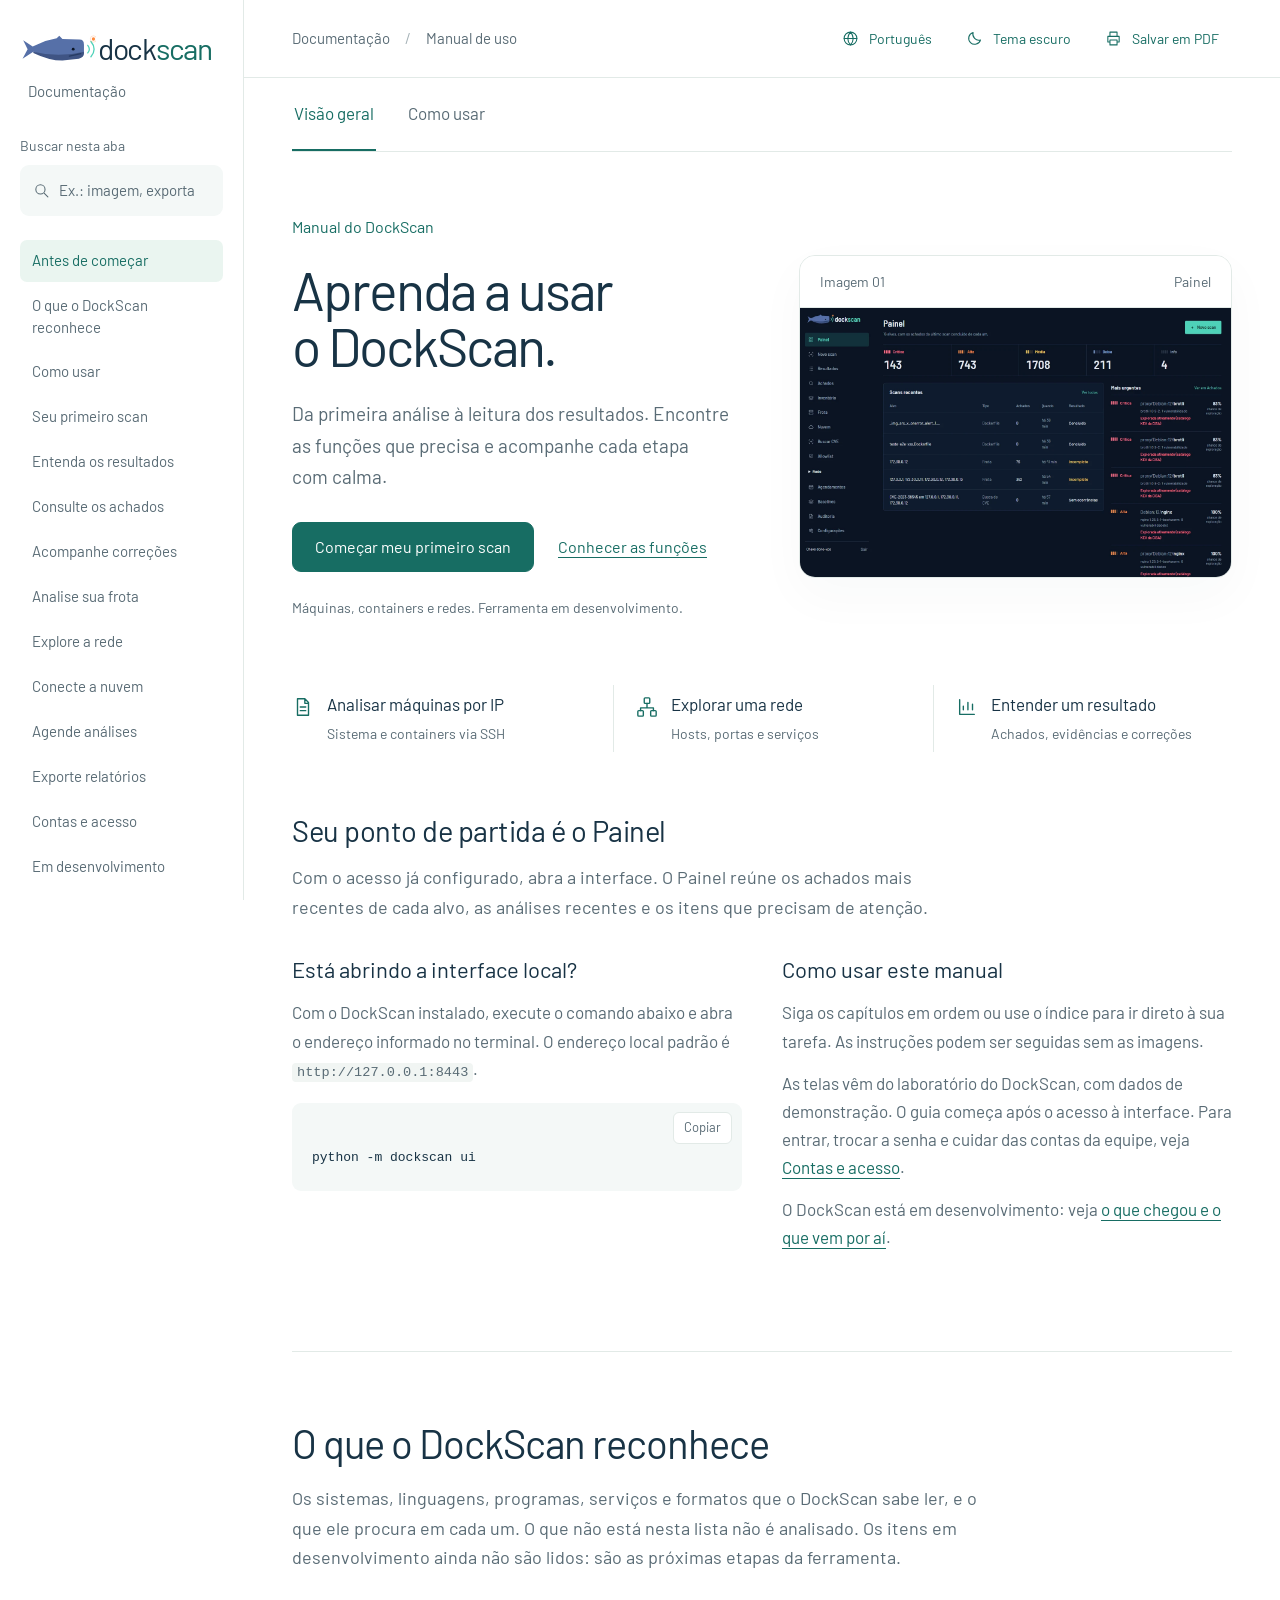
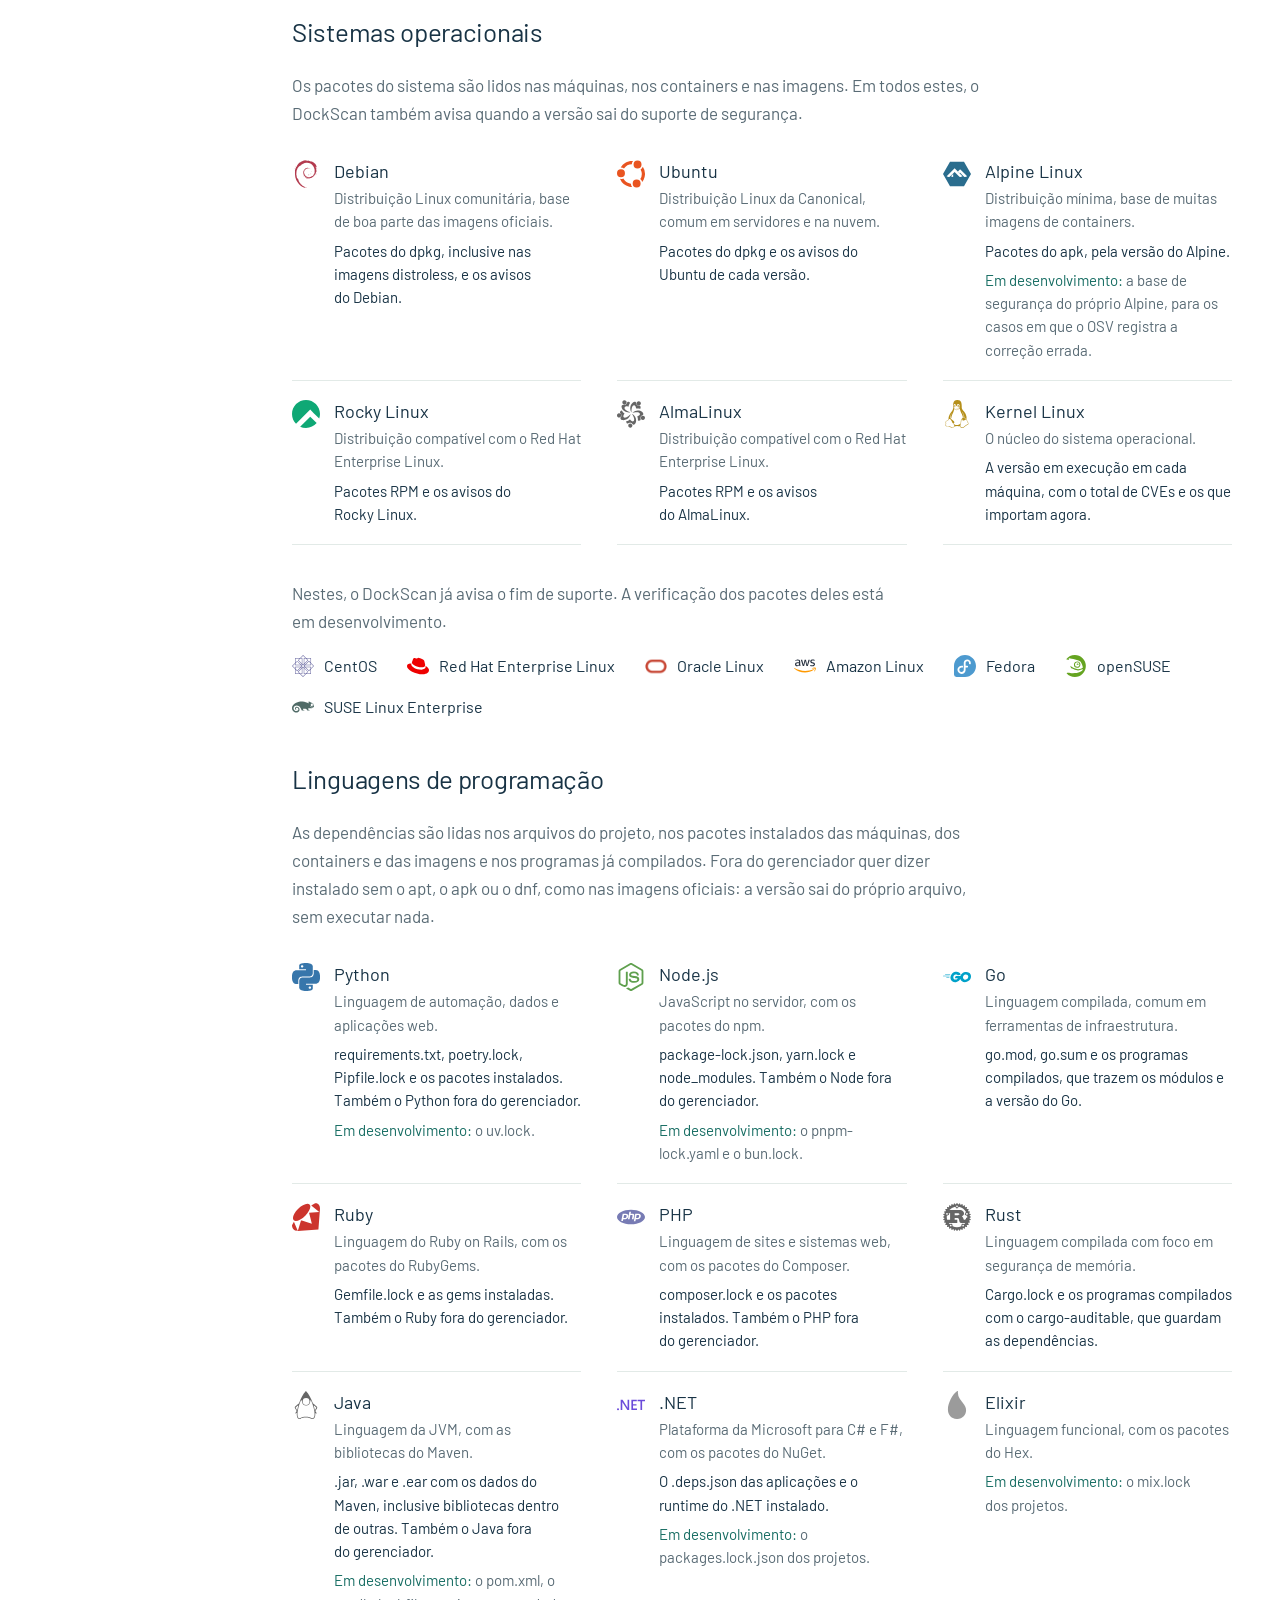
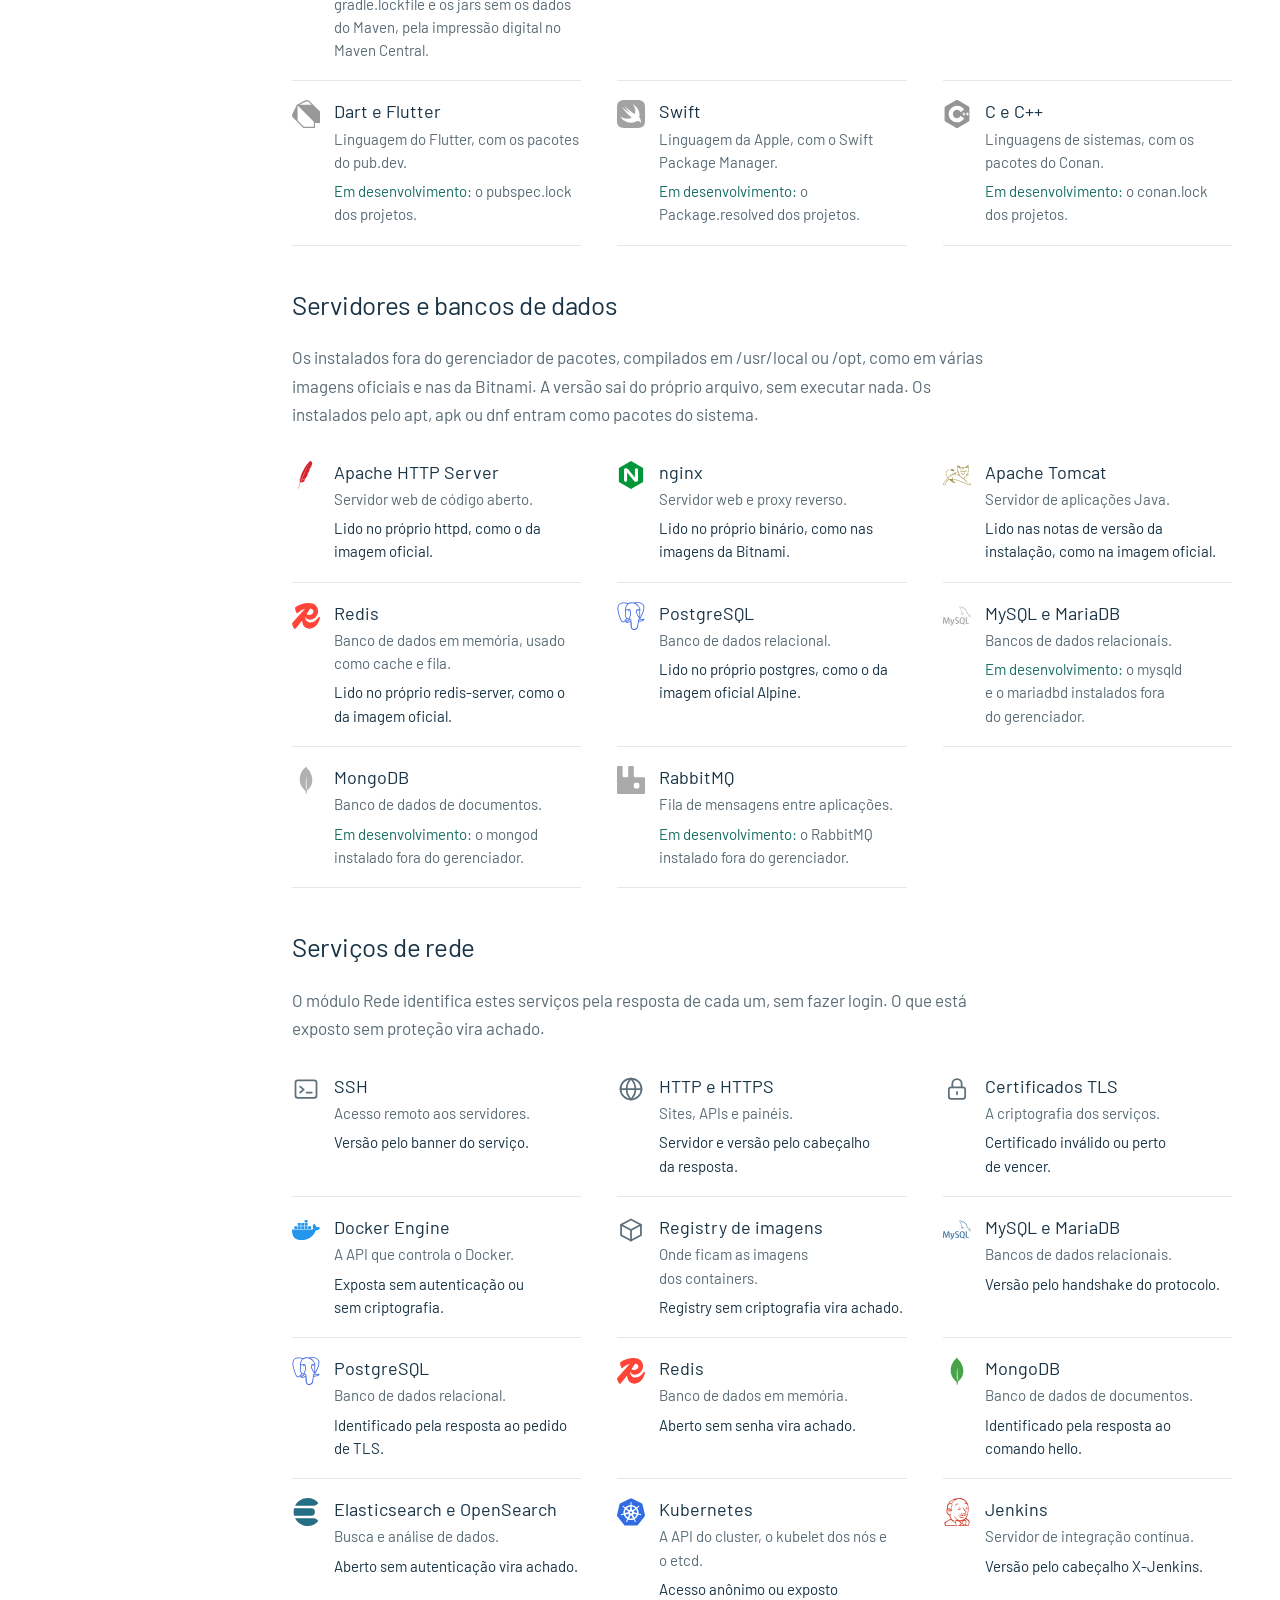
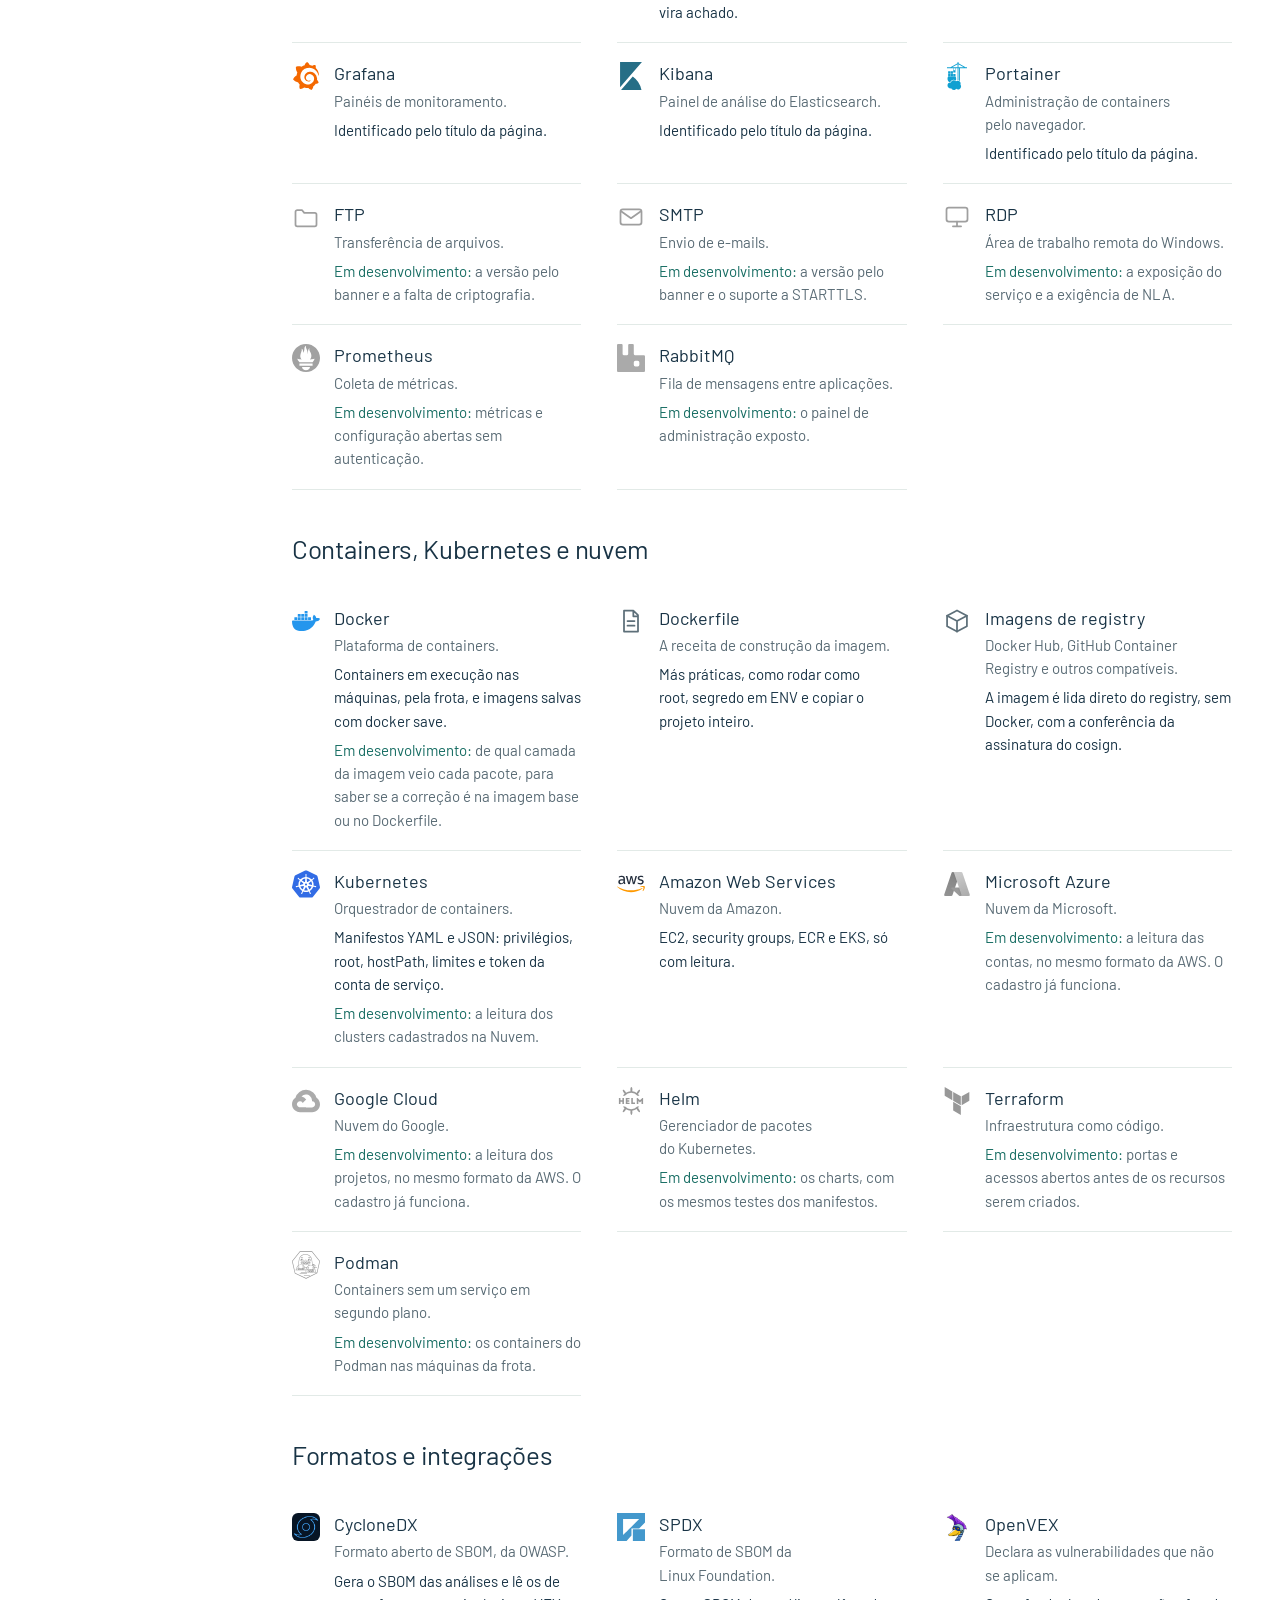
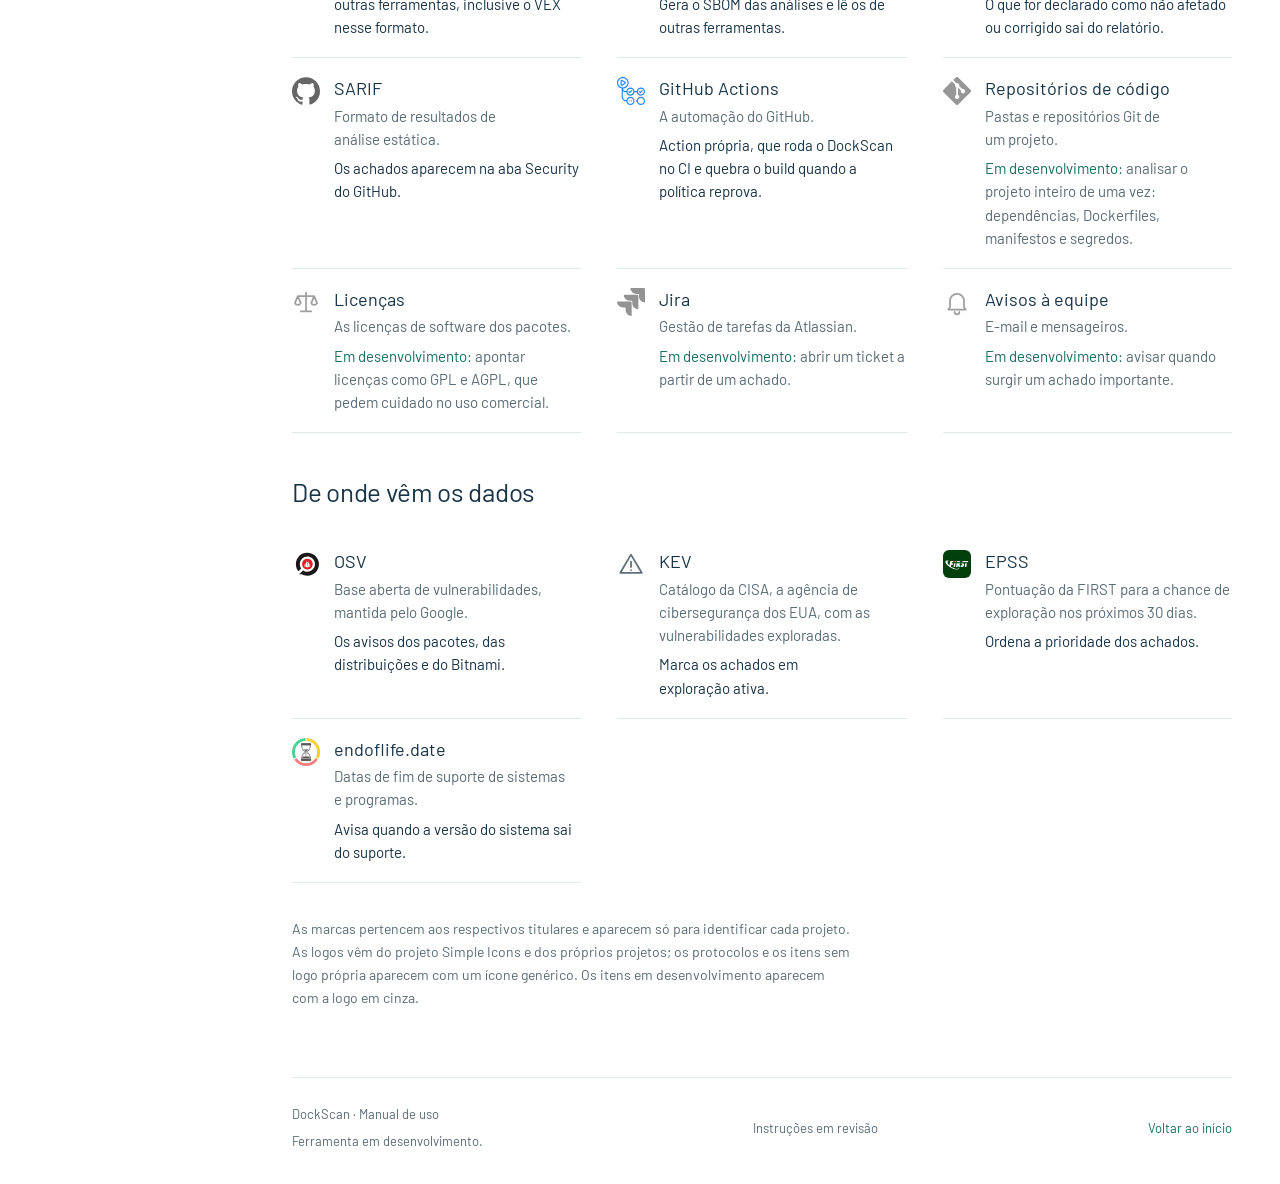
==== commit 0b855934: "Adiciona as logos oficiais ao que o DockScan reconhece" ====
--- a/index.html
+++ b/index.html
@@ -103,7 +103,7 @@
           <li><img src="assets/logos/linux.svg" alt="" width="28" height="28" loading="lazy"><div><h4>Kernel Linux</h4><p>O núcleo do sistema operacional.</p><p class="support-read">A versão em execução em cada máquina, com o total de CVEs e os que importam agora.</p></div></li>
         </ul>
         <p class="support-lead">Nestes, o DockScan já avisa o fim de suporte. A verificação dos pacotes deles está em desenvolvimento.</p>
-        <ul class="support-inline"><li><img src="assets/logos/centos.svg" alt="" width="22" height="22" loading="lazy">CentOS</li><li><img src="assets/logos/redhat.svg" alt="" width="22" height="22" loading="lazy">Red Hat Enterprise Linux</li><li><img src="assets/logos/servidor.svg" alt="" width="22" height="22" loading="lazy">Oracle Linux</li><li><img src="assets/logos/servidor.svg" alt="" width="22" height="22" loading="lazy">Amazon Linux</li><li><img src="assets/logos/fedora.svg" alt="" width="22" height="22" loading="lazy">Fedora</li><li><img src="assets/logos/opensuse.svg" alt="" width="22" height="22" loading="lazy">openSUSE</li><li><img src="assets/logos/suse.svg" alt="" width="22" height="22" loading="lazy">SUSE Linux Enterprise</li></ul>
+        <ul class="support-inline"><li><img src="assets/logos/centos.svg" alt="" width="22" height="22" loading="lazy">CentOS</li><li><img src="assets/logos/redhat.svg" alt="" width="22" height="22" loading="lazy">Red Hat Enterprise Linux</li><li><img src="assets/logos/oracle.png" alt="" width="22" height="22" loading="lazy">Oracle Linux</li><li><img class="logo-claro" src="assets/logos/aws.svg" alt="" width="22" height="22" loading="lazy"><img class="logo-escuro" src="assets/logos/aws-escuro.svg" alt="" width="22" height="22" loading="lazy">Amazon Linux</li><li><img src="assets/logos/fedora.svg" alt="" width="22" height="22" loading="lazy">Fedora</li><li><img src="assets/logos/opensuse.svg" alt="" width="22" height="22" loading="lazy">openSUSE</li><li><img src="assets/logos/suse.svg" alt="" width="22" height="22" loading="lazy">SUSE Linux Enterprise</li></ul>
         <h3 class="subheading">Linguagens de programação</h3>
         <p class="support-lead">As dependências são lidas nos arquivos do projeto, nos pacotes instalados das máquinas, dos containers e das imagens e nos programas já compilados. Fora do gerenciador quer dizer instalado sem o apt, o apk ou o dnf, como nas imagens oficiais: a versão sai do próprio arquivo, sem executar nada.</p>
         <ul class="support-list">
@@ -162,8 +162,8 @@
           <li><img src="assets/logos/documento.svg" alt="" width="28" height="28" loading="lazy"><div><h4>Dockerfile</h4><p>A receita de construção da imagem.</p><p class="support-read">Más práticas, como rodar como root, segredo em ENV e copiar o projeto inteiro.</p></div></li>
           <li><img src="assets/logos/caixa.svg" alt="" width="28" height="28" loading="lazy"><div><h4>Imagens de registry</h4><p>Docker Hub, GitHub Container Registry e outros compatíveis.</p><p class="support-read">A imagem é lida direto do registry, sem Docker, com a conferência da assinatura do cosign.</p></div></li>
           <li><img src="assets/logos/kubernetes.svg" alt="" width="28" height="28" loading="lazy"><div><h4>Kubernetes</h4><p>Orquestrador de containers.</p><p class="support-read">Manifestos YAML e JSON: privilégios, root, hostPath, limites e token da conta de serviço.</p><p class="support-next"><span>Em desenvolvimento:</span> a leitura dos clusters cadastrados na Nuvem.</p></div></li>
-          <li><img src="assets/logos/nuvem.svg" alt="" width="28" height="28" loading="lazy"><div><h4>Amazon Web Services</h4><p>Nuvem da Amazon.</p><p class="support-read">EC2, security groups, ECR e EKS, só com leitura.</p></div></li>
-          <li class="support-future"><img src="assets/logos/nuvem.svg" alt="" width="28" height="28" loading="lazy"><div><h4>Microsoft Azure</h4><p>Nuvem da Microsoft.</p><p class="support-next"><span>Em desenvolvimento:</span> a leitura das contas, no mesmo formato da AWS. O cadastro já funciona.</p></div></li>
+          <li><img class="logo-claro" src="assets/logos/aws.svg" alt="" width="28" height="28" loading="lazy"><img class="logo-escuro" src="assets/logos/aws-escuro.svg" alt="" width="28" height="28" loading="lazy"><div><h4>Amazon Web Services</h4><p>Nuvem da Amazon.</p><p class="support-read">EC2, security groups, ECR e EKS, só com leitura.</p></div></li>
+          <li class="support-future"><img src="assets/logos/azure.svg" alt="" width="28" height="28" loading="lazy"><div><h4>Microsoft Azure</h4><p>Nuvem da Microsoft.</p><p class="support-next"><span>Em desenvolvimento:</span> a leitura das contas, no mesmo formato da AWS. O cadastro já funciona.</p></div></li>
           <li class="support-future"><img src="assets/logos/googlecloud.svg" alt="" width="28" height="28" loading="lazy"><div><h4>Google Cloud</h4><p>Nuvem do Google.</p><p class="support-next"><span>Em desenvolvimento:</span> a leitura dos projetos, no mesmo formato da AWS. O cadastro já funciona.</p></div></li>
           <li class="support-future"><img src="assets/logos/helm.svg" alt="" width="28" height="28" loading="lazy"><div><h4>Helm</h4><p>Gerenciador de pacotes do Kubernetes.</p><p class="support-next"><span>Em desenvolvimento:</span> os charts, com os mesmos testes dos manifestos.</p></div></li>
           <li class="support-future"><img src="assets/logos/terraform.svg" alt="" width="28" height="28" loading="lazy"><div><h4>Terraform</h4><p>Infraestrutura como código.</p><p class="support-next"><span>Em desenvolvimento:</span> portas e acessos abertos antes de os recursos serem criados.</p></div></li>
@@ -171,9 +171,9 @@
         </ul>
         <h3 class="subheading">Formatos e integrações</h3>
         <ul class="support-list">
-          <li><img src="assets/logos/documento.svg" alt="" width="28" height="28" loading="lazy"><div><h4>CycloneDX</h4><p>Formato aberto de SBOM, da OWASP.</p><p class="support-read">Gera o SBOM das análises e lê os de outras ferramentas, inclusive o VEX nesse formato.</p></div></li>
+          <li><img src="assets/logos/cyclonedx.png" alt="" width="28" height="28" loading="lazy"><div><h4>CycloneDX</h4><p>Formato aberto de SBOM, da OWASP.</p><p class="support-read">Gera o SBOM das análises e lê os de outras ferramentas, inclusive o VEX nesse formato.</p></div></li>
           <li><img src="assets/logos/spdx.svg" alt="" width="28" height="28" loading="lazy"><div><h4>SPDX</h4><p>Formato de SBOM da Linux Foundation.</p><p class="support-read">Gera o SBOM das análises e lê os de outras ferramentas.</p></div></li>
-          <li><img src="assets/logos/declaracao.svg" alt="" width="28" height="28" loading="lazy"><div><h4>OpenVEX</h4><p>Declara as vulnerabilidades que não se aplicam.</p><p class="support-read">O que for declarado como não afetado ou corrigido sai do relatório.</p></div></li>
+          <li><img src="assets/logos/openvex.png" alt="" width="28" height="28" loading="lazy"><div><h4>OpenVEX</h4><p>Declara as vulnerabilidades que não se aplicam.</p><p class="support-read">O que for declarado como não afetado ou corrigido sai do relatório.</p></div></li>
           <li><img src="assets/logos/github.svg" alt="" width="28" height="28" loading="lazy"><div><h4>SARIF</h4><p>Formato de resultados de análise estática.</p><p class="support-read">Os achados aparecem na aba Security do GitHub.</p></div></li>
           <li><img src="assets/logos/githubactions.svg" alt="" width="28" height="28" loading="lazy"><div><h4>GitHub Actions</h4><p>A automação do GitHub.</p><p class="support-read">Action própria, que roda o DockScan no CI e quebra o build quando a política reprova.</p></div></li>
           <li class="support-future"><img src="assets/logos/git.svg" alt="" width="28" height="28" loading="lazy"><div><h4>Repositórios de código</h4><p>Pastas e repositórios Git de um projeto.</p><p class="support-next"><span>Em desenvolvimento:</span> analisar o projeto inteiro de uma vez: dependências, Dockerfiles, manifestos e segredos.</p></div></li>
@@ -183,12 +183,12 @@
         </ul>
         <h3 class="subheading">De onde vêm os dados</h3>
         <ul class="support-list">
-          <li><img src="assets/logos/escudo.svg" alt="" width="28" height="28" loading="lazy"><div><h4>OSV</h4><p>Base aberta de vulnerabilidades, mantida pelo Google.</p><p class="support-read">Os avisos dos pacotes, das distribuições e do Bitnami.</p></div></li>
+          <li><img class="logo-claro" src="assets/logos/osv.svg" alt="" width="28" height="28" loading="lazy"><img class="logo-escuro" src="assets/logos/osv-escuro.svg" alt="" width="28" height="28" loading="lazy"><div><h4>OSV</h4><p>Base aberta de vulnerabilidades, mantida pelo Google.</p><p class="support-read">Os avisos dos pacotes, das distribuições e do Bitnami.</p></div></li>
           <li><img src="assets/logos/alerta.svg" alt="" width="28" height="28" loading="lazy"><div><h4>KEV</h4><p>Catálogo da CISA, a agência de cibersegurança dos EUA, com as vulnerabilidades exploradas.</p><p class="support-read">Marca os achados em exploração ativa.</p></div></li>
-          <li><img src="assets/logos/grafico.svg" alt="" width="28" height="28" loading="lazy"><div><h4>EPSS</h4><p>Pontuação da FIRST para a chance de exploração nos próximos 30 dias.</p><p class="support-read">Ordena a prioridade dos achados.</p></div></li>
-          <li><img src="assets/logos/calendario.svg" alt="" width="28" height="28" loading="lazy"><div><h4>endoflife.date</h4><p>Datas de fim de suporte de sistemas e programas.</p><p class="support-read">Avisa quando a versão do sistema sai do suporte.</p></div></li>
-        </ul>
-        <p class="muted support-note">As marcas pertencem aos respectivos titulares. As logos vêm do projeto Simple Icons; as que não estão lá aparecem com um ícone genérico. Os itens em desenvolvimento aparecem com a logo em cinza.</p>
+          <li><img src="assets/logos/first.jpg" alt="" width="28" height="28" loading="lazy"><div><h4>EPSS</h4><p>Pontuação da FIRST para a chance de exploração nos próximos 30 dias.</p><p class="support-read">Ordena a prioridade dos achados.</p></div></li>
+          <li><img src="assets/logos/endoflife.png" alt="" width="28" height="28" loading="lazy"><div><h4>endoflife.date</h4><p>Datas de fim de suporte de sistemas e programas.</p><p class="support-read">Avisa quando a versão do sistema sai do suporte.</p></div></li>
+        </ul>
+        <p class="muted support-note">As marcas pertencem aos respectivos titulares e aparecem só para identificar cada projeto. As logos vêm do projeto Simple Icons e dos próprios projetos; os protocolos e os itens sem logo própria aparecem com um ícone genérico. Os itens em desenvolvimento aparecem com a logo em cinza.</p>
       </section>
 
       </div>
--- a/manual.css
+++ b/manual.css
@@ -213,6 +213,14 @@
 .support-list .support-read { color: var(--text); }
 .support-list .support-next span { color: var(--accent); }
 .support-future img { filter: grayscale(1); opacity: .65; }
+/* Logos em quadrado com fundo próprio (ícone da organização) ganham o canto arredondado. As que têm partes
+   escuras trazem uma segunda versão, e o tema escuro mostra só essa. */
+.support-list img[src$=".png"], .support-list img[src$=".jpg"] { border-radius: 6px; }
+.logo-escuro { display: none; }
+@media screen {
+  :root[data-theme="dark"] .logo-claro { display: none; }
+  :root[data-theme="dark"] .logo-escuro { display: block; }
+}
 .support-inline { display: flex; flex-wrap: wrap; gap: 14px 30px; margin: 18px 0 34px; padding: 0; list-style: none; font-size: 16px; }
 .support-inline li { display: flex; align-items: center; gap: 10px; }
 .support-inline img { width: 22px; height: 22px; }
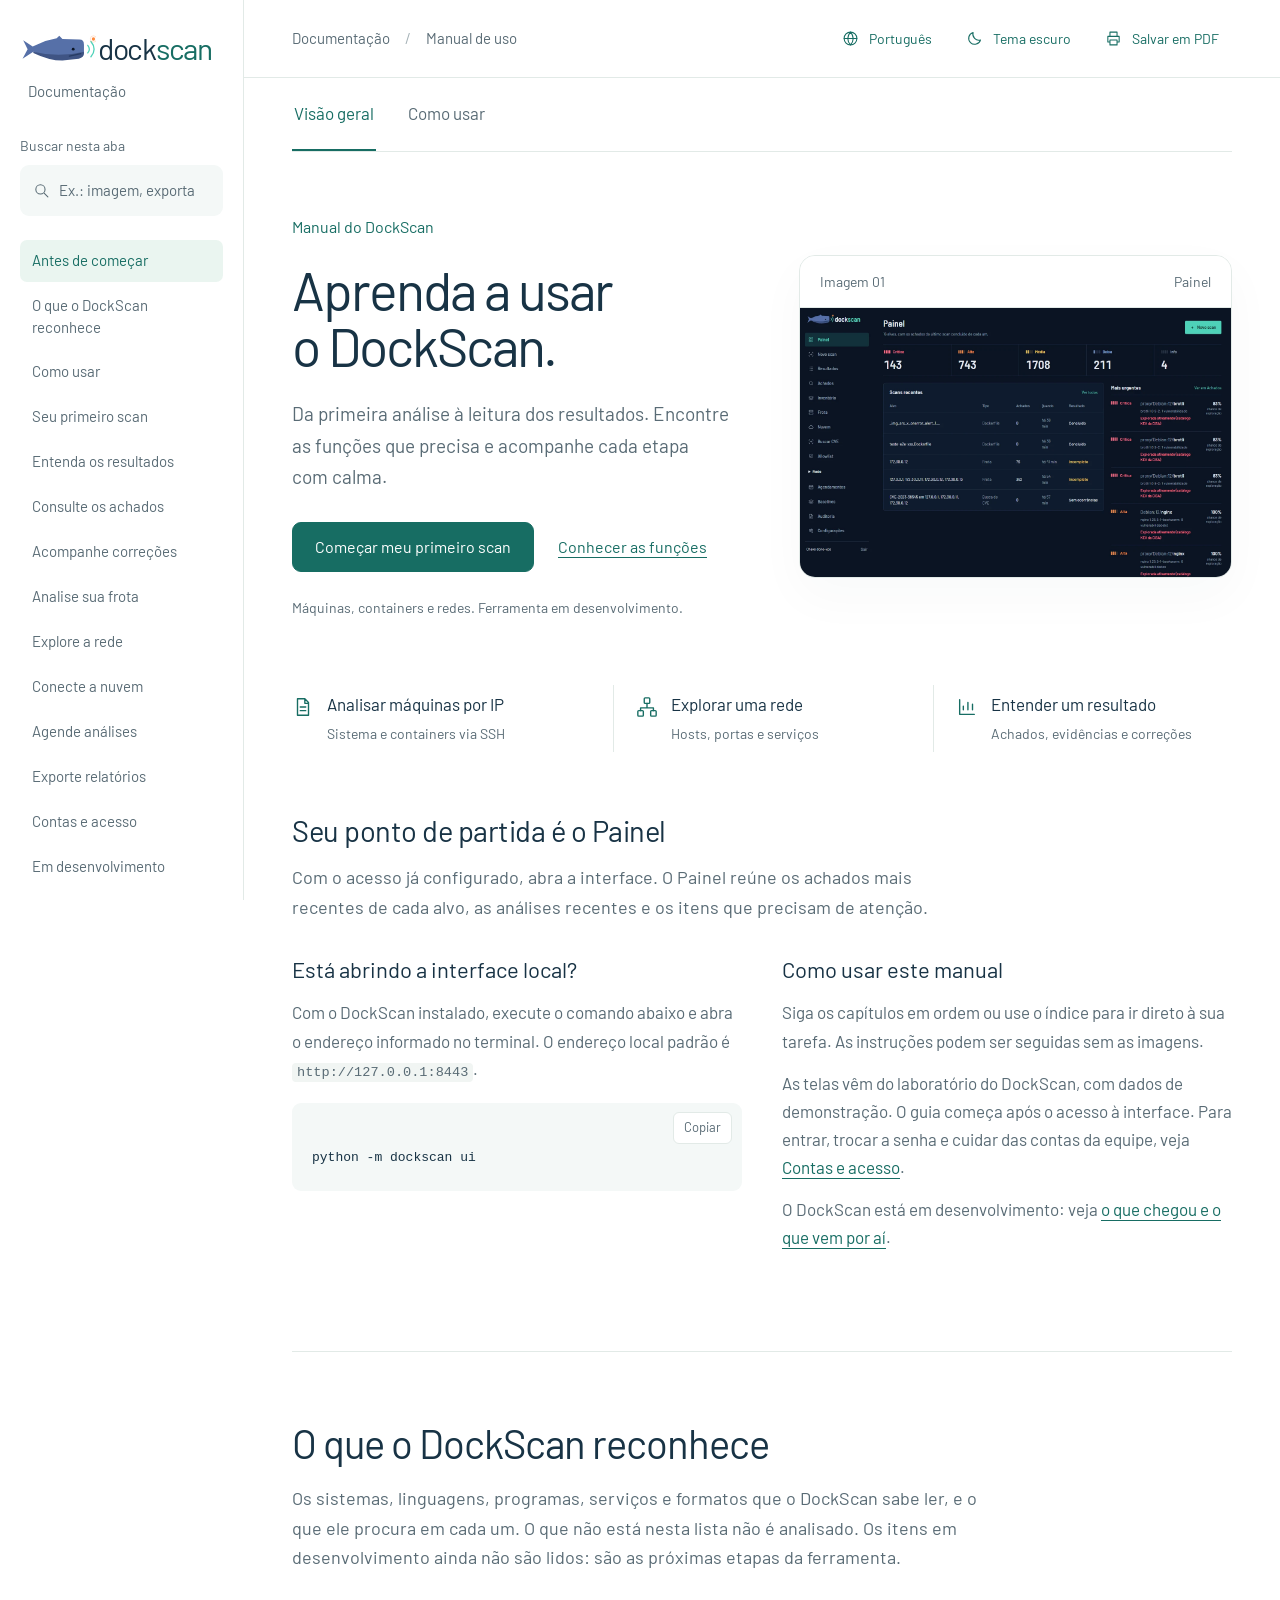
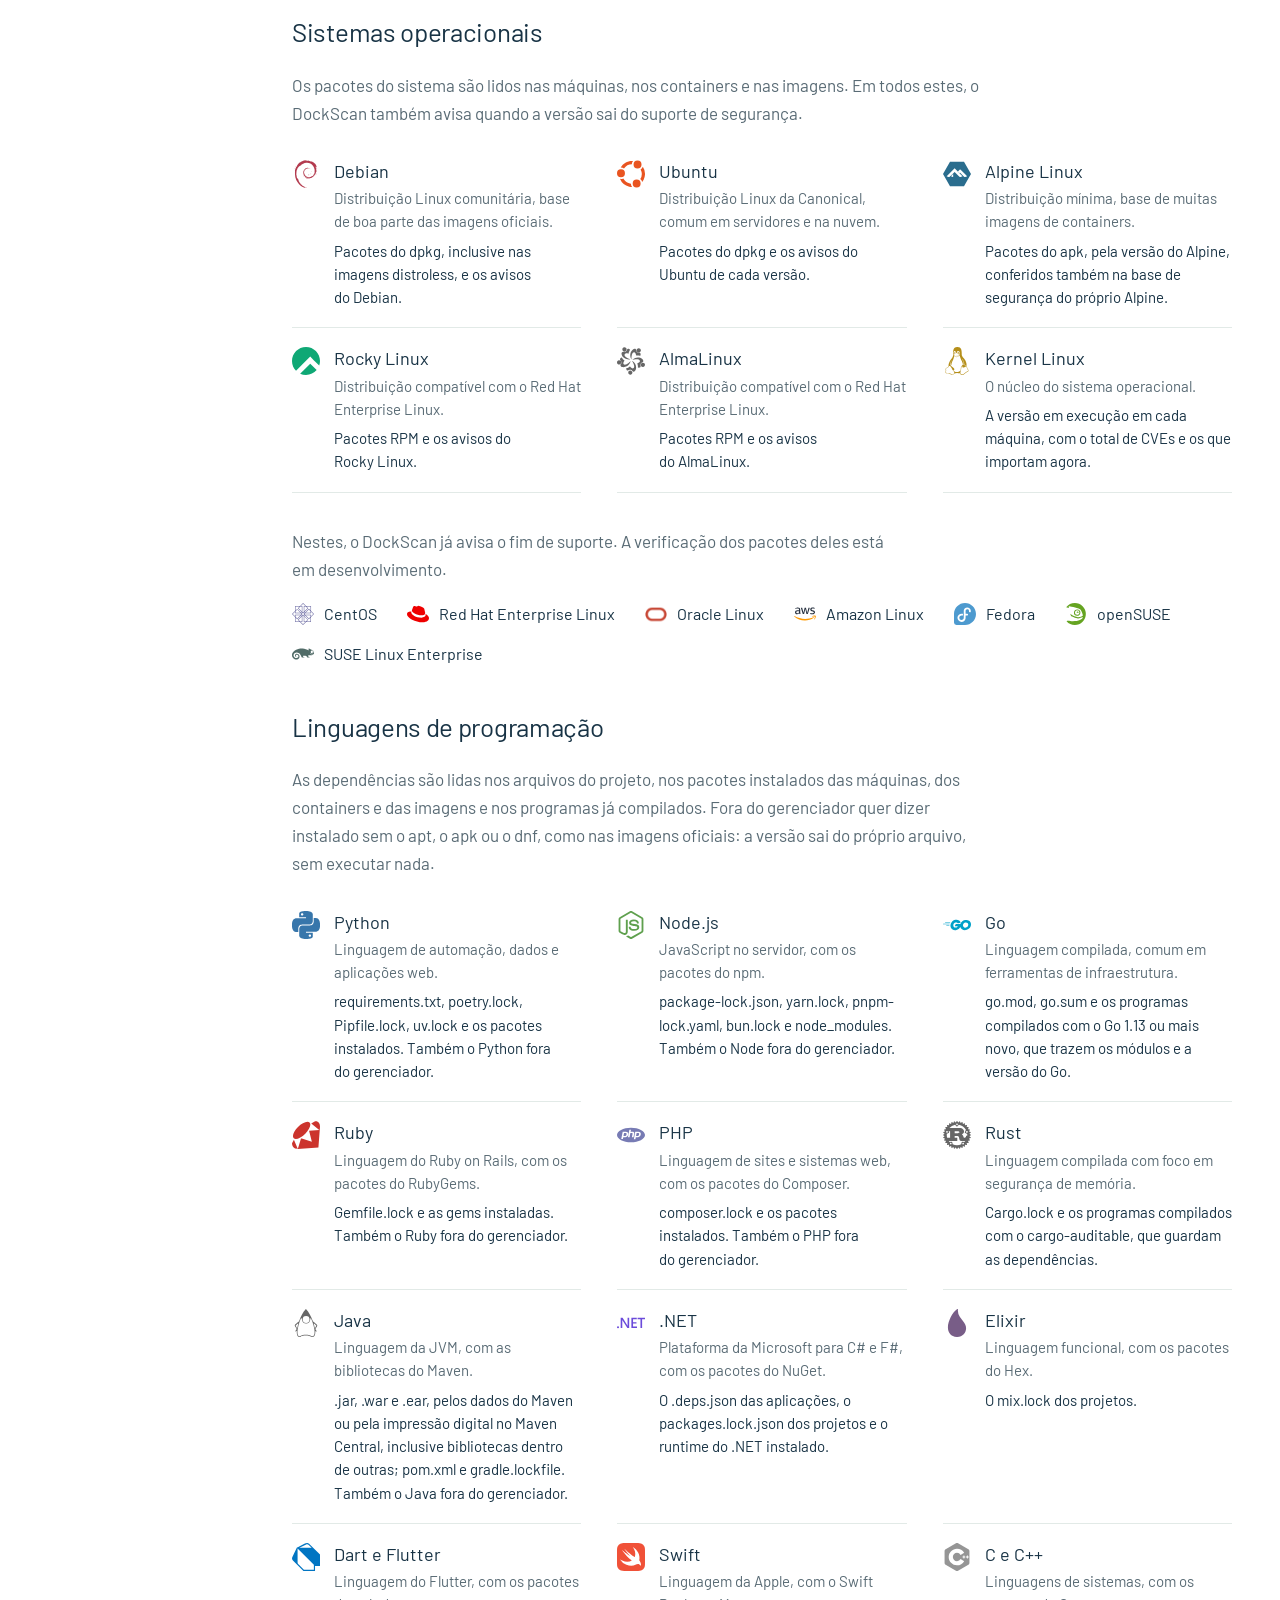
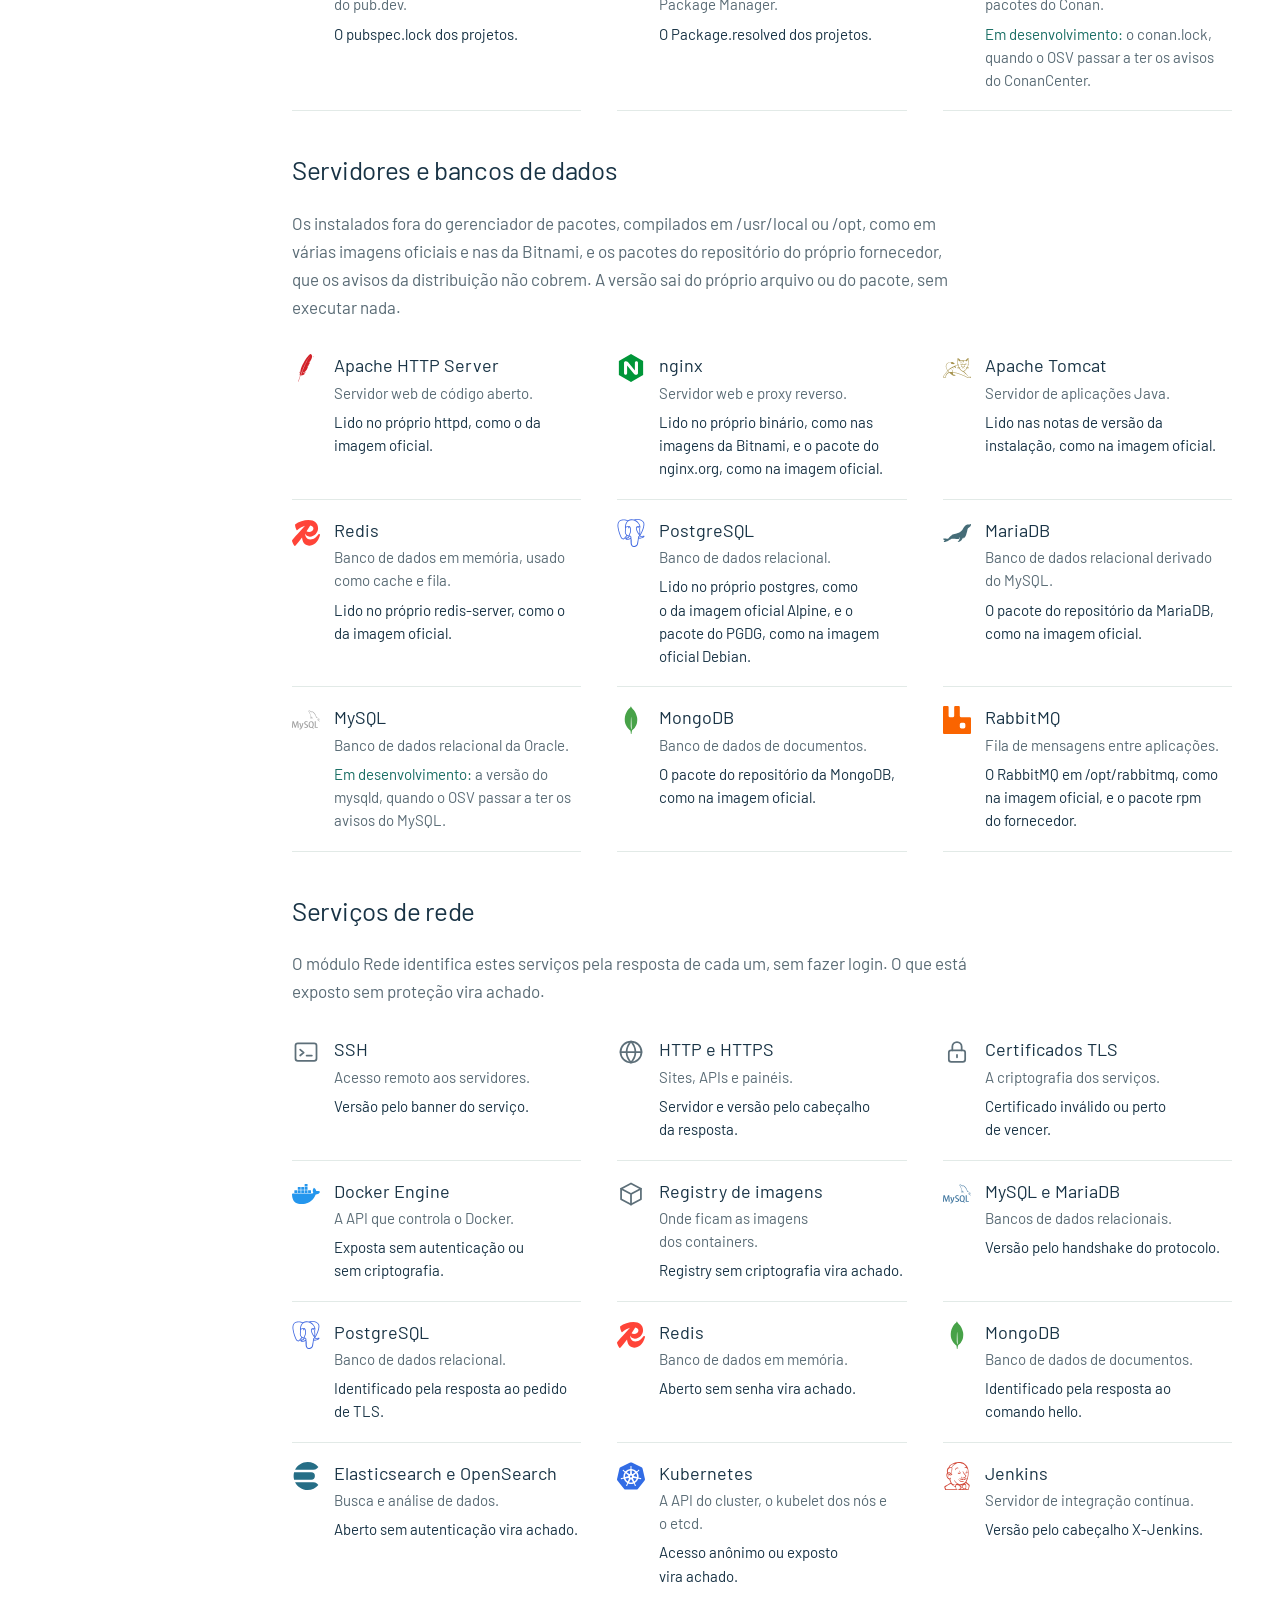
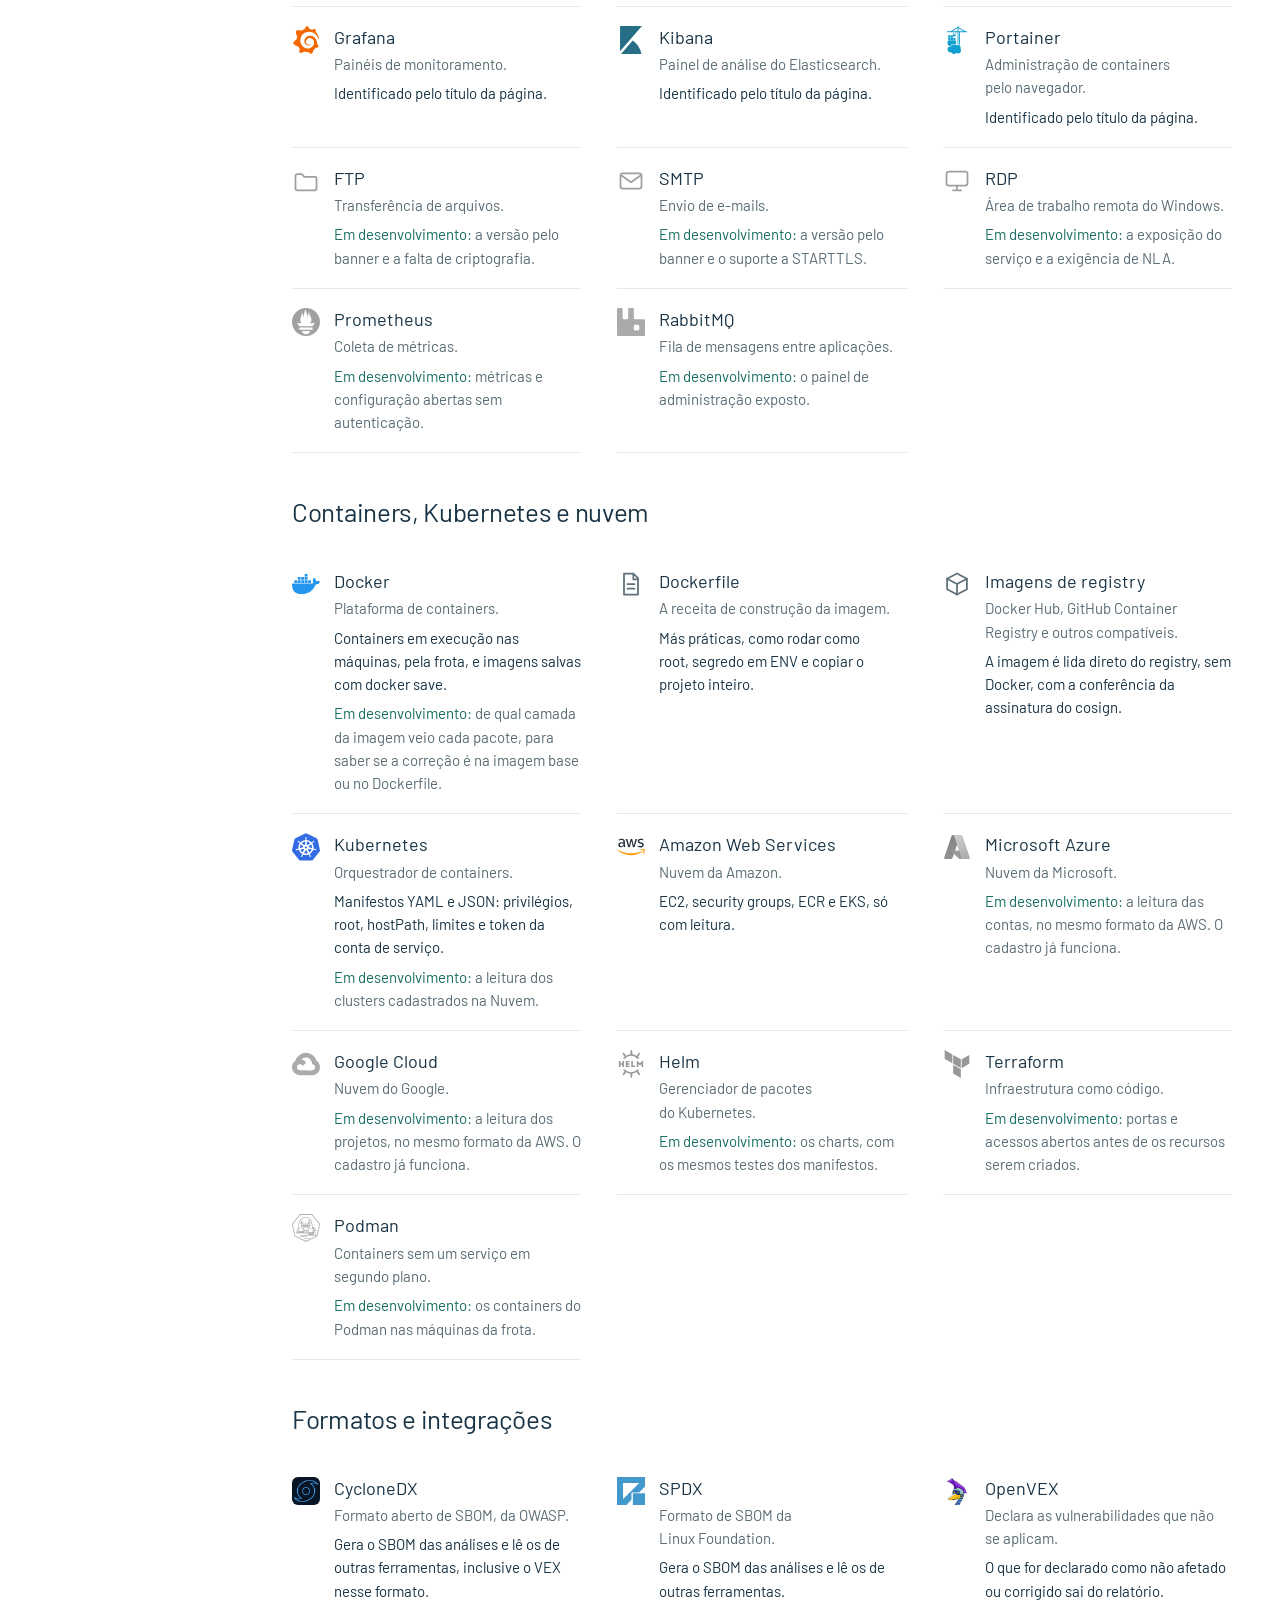
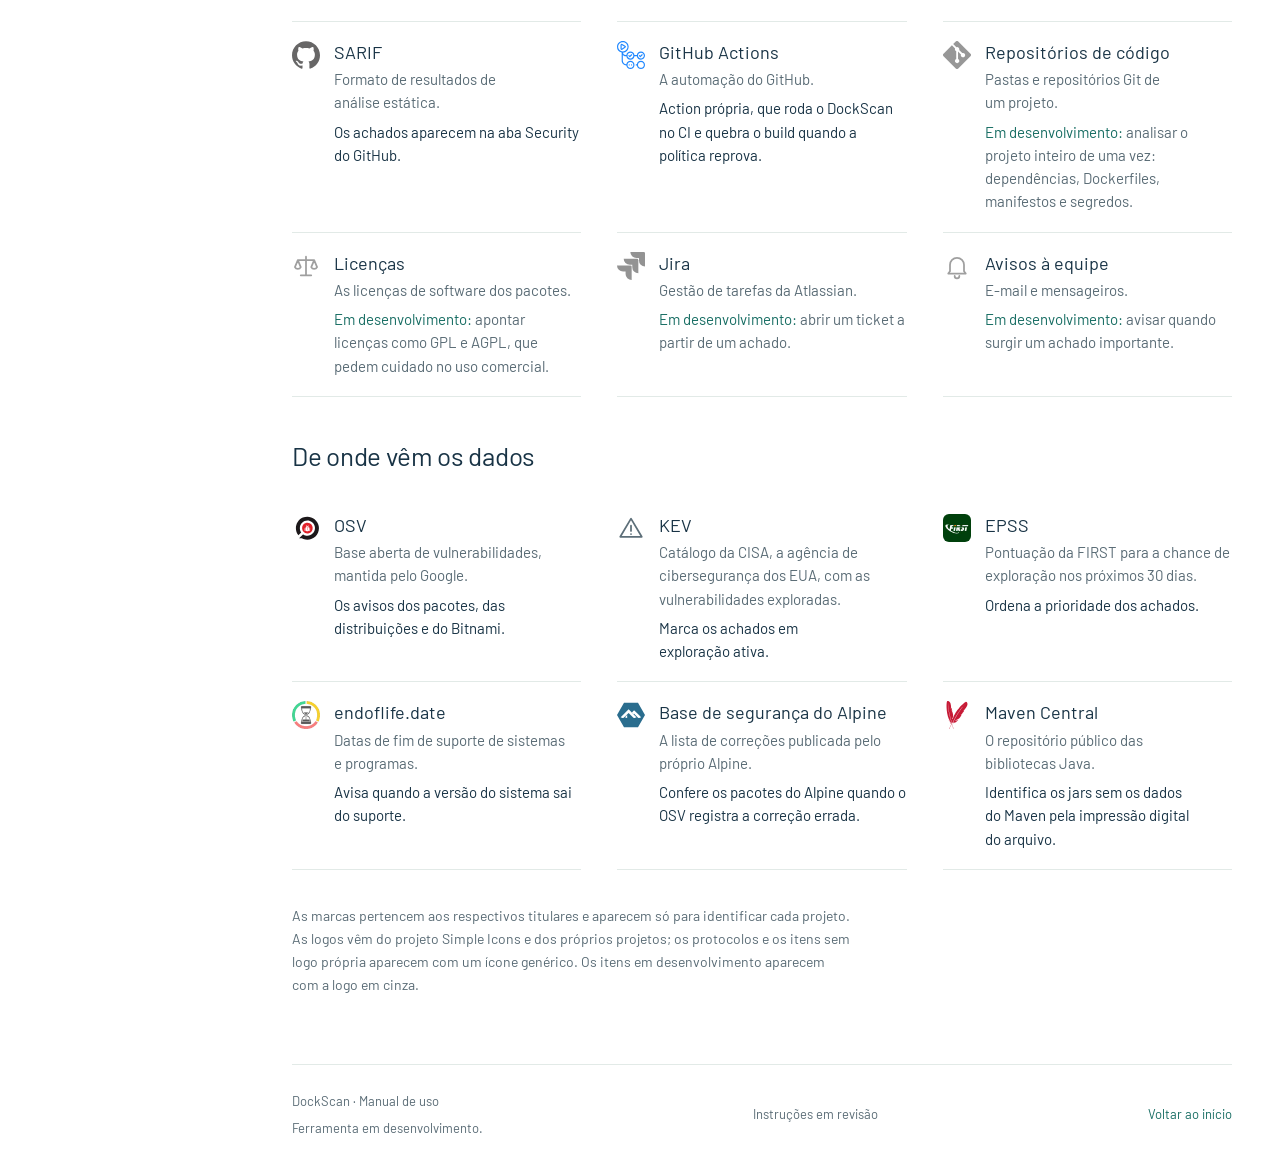
==== commit 61725a93: "Adiciona ao manual a base de segurança do Alpine, os jars pelo Maven Central, os novos lockfiles, os" ====
--- a/index.html
+++ b/index.html
@@ -97,7 +97,7 @@
         <ul class="support-list">
           <li><img src="assets/logos/debian.svg" alt="" width="28" height="28" loading="lazy"><div><h4>Debian</h4><p>Distribuição Linux comunitária, base de boa parte das imagens oficiais.</p><p class="support-read">Pacotes do dpkg, inclusive nas imagens distroless, e os avisos do Debian.</p></div></li>
           <li><img src="assets/logos/ubuntu.svg" alt="" width="28" height="28" loading="lazy"><div><h4>Ubuntu</h4><p>Distribuição Linux da Canonical, comum em servidores e na nuvem.</p><p class="support-read">Pacotes do dpkg e os avisos do Ubuntu de cada versão.</p></div></li>
-          <li><img src="assets/logos/alpinelinux.svg" alt="" width="28" height="28" loading="lazy"><div><h4>Alpine Linux</h4><p>Distribuição mínima, base de muitas imagens de containers.</p><p class="support-read">Pacotes do apk, pela versão do Alpine.</p><p class="support-next"><span>Em desenvolvimento:</span> a base de segurança do próprio Alpine, para os casos em que o OSV registra a correção errada.</p></div></li>
+          <li><img src="assets/logos/alpinelinux.svg" alt="" width="28" height="28" loading="lazy"><div><h4>Alpine Linux</h4><p>Distribuição mínima, base de muitas imagens de containers.</p><p class="support-read">Pacotes do apk, pela versão do Alpine, conferidos também na base de segurança do próprio Alpine.</p></div></li>
           <li><img src="assets/logos/rockylinux.svg" alt="" width="28" height="28" loading="lazy"><div><h4>Rocky Linux</h4><p>Distribuição compatível com o Red Hat Enterprise Linux.</p><p class="support-read">Pacotes RPM e os avisos do Rocky Linux.</p></div></li>
           <li><img src="assets/logos/almalinux.svg" alt="" width="28" height="28" loading="lazy"><div><h4>AlmaLinux</h4><p>Distribuição compatível com o Red Hat Enterprise Linux.</p><p class="support-read">Pacotes RPM e os avisos do AlmaLinux.</p></div></li>
           <li><img src="assets/logos/linux.svg" alt="" width="28" height="28" loading="lazy"><div><h4>Kernel Linux</h4><p>O núcleo do sistema operacional.</p><p class="support-read">A versão em execução em cada máquina, com o total de CVEs e os que importam agora.</p></div></li>
@@ -107,30 +107,31 @@
         <h3 class="subheading">Linguagens de programação</h3>
         <p class="support-lead">As dependências são lidas nos arquivos do projeto, nos pacotes instalados das máquinas, dos containers e das imagens e nos programas já compilados. Fora do gerenciador quer dizer instalado sem o apt, o apk ou o dnf, como nas imagens oficiais: a versão sai do próprio arquivo, sem executar nada.</p>
         <ul class="support-list">
-          <li><img src="assets/logos/python.svg" alt="" width="28" height="28" loading="lazy"><div><h4>Python</h4><p>Linguagem de automação, dados e aplicações web.</p><p class="support-read">requirements.txt, poetry.lock, Pipfile.lock e os pacotes instalados. Também o Python fora do gerenciador.</p><p class="support-next"><span>Em desenvolvimento:</span> o uv.lock.</p></div></li>
-          <li><img src="assets/logos/nodedotjs.svg" alt="" width="28" height="28" loading="lazy"><div><h4>Node.js</h4><p>JavaScript no servidor, com os pacotes do npm.</p><p class="support-read">package-lock.json, yarn.lock e node_modules. Também o Node fora do gerenciador.</p><p class="support-next"><span>Em desenvolvimento:</span> o pnpm-lock.yaml e o bun.lock.</p></div></li>
-          <li><img src="assets/logos/go.svg" alt="" width="28" height="28" loading="lazy"><div><h4>Go</h4><p>Linguagem compilada, comum em ferramentas de infraestrutura.</p><p class="support-read">go.mod, go.sum e os programas compilados, que trazem os módulos e a versão do Go.</p></div></li>
+          <li><img src="assets/logos/python.svg" alt="" width="28" height="28" loading="lazy"><div><h4>Python</h4><p>Linguagem de automação, dados e aplicações web.</p><p class="support-read">requirements.txt, poetry.lock, Pipfile.lock, uv.lock e os pacotes instalados. Também o Python fora do gerenciador.</p></div></li>
+          <li><img src="assets/logos/nodedotjs.svg" alt="" width="28" height="28" loading="lazy"><div><h4>Node.js</h4><p>JavaScript no servidor, com os pacotes do npm.</p><p class="support-read">package-lock.json, yarn.lock, pnpm-lock.yaml, bun.lock e node_modules. Também o Node fora do gerenciador.</p></div></li>
+          <li><img src="assets/logos/go.svg" alt="" width="28" height="28" loading="lazy"><div><h4>Go</h4><p>Linguagem compilada, comum em ferramentas de infraestrutura.</p><p class="support-read">go.mod, go.sum e os programas compilados com o Go 1.13 ou mais novo, que trazem os módulos e a versão do Go.</p></div></li>
           <li><img src="assets/logos/ruby.svg" alt="" width="28" height="28" loading="lazy"><div><h4>Ruby</h4><p>Linguagem do Ruby on Rails, com os pacotes do RubyGems.</p><p class="support-read">Gemfile.lock e as gems instaladas. Também o Ruby fora do gerenciador.</p></div></li>
           <li><img src="assets/logos/php.svg" alt="" width="28" height="28" loading="lazy"><div><h4>PHP</h4><p>Linguagem de sites e sistemas web, com os pacotes do Composer.</p><p class="support-read">composer.lock e os pacotes instalados. Também o PHP fora do gerenciador.</p></div></li>
           <li><img src="assets/logos/rust.svg" alt="" width="28" height="28" loading="lazy"><div><h4>Rust</h4><p>Linguagem compilada com foco em segurança de memória.</p><p class="support-read">Cargo.lock e os programas compilados com o cargo-auditable, que guardam as dependências.</p></div></li>
-          <li><img src="assets/logos/openjdk.svg" alt="" width="28" height="28" loading="lazy"><div><h4>Java</h4><p>Linguagem da JVM, com as bibliotecas do Maven.</p><p class="support-read">.jar, .war e .ear com os dados do Maven, inclusive bibliotecas dentro de outras. Também o Java fora do gerenciador.</p><p class="support-next"><span>Em desenvolvimento:</span> o pom.xml, o gradle.lockfile e os jars sem os dados do Maven, pela impressão digital no Maven Central.</p></div></li>
-          <li><img src="assets/logos/dotnet.svg" alt="" width="28" height="28" loading="lazy"><div><h4>.NET</h4><p>Plataforma da Microsoft para C# e F#, com os pacotes do NuGet.</p><p class="support-read">O .deps.json das aplicações e o runtime do .NET instalado.</p><p class="support-next"><span>Em desenvolvimento:</span> o packages.lock.json dos projetos.</p></div></li>
-          <li class="support-future"><img src="assets/logos/elixir.svg" alt="" width="28" height="28" loading="lazy"><div><h4>Elixir</h4><p>Linguagem funcional, com os pacotes do Hex.</p><p class="support-next"><span>Em desenvolvimento:</span> o mix.lock dos projetos.</p></div></li>
-          <li class="support-future"><img src="assets/logos/dart.svg" alt="" width="28" height="28" loading="lazy"><div><h4>Dart e Flutter</h4><p>Linguagem do Flutter, com os pacotes do pub.dev.</p><p class="support-next"><span>Em desenvolvimento:</span> o pubspec.lock dos projetos.</p></div></li>
-          <li class="support-future"><img src="assets/logos/swift.svg" alt="" width="28" height="28" loading="lazy"><div><h4>Swift</h4><p>Linguagem da Apple, com o Swift Package Manager.</p><p class="support-next"><span>Em desenvolvimento:</span> o Package.resolved dos projetos.</p></div></li>
-          <li class="support-future"><img src="assets/logos/cplusplus.svg" alt="" width="28" height="28" loading="lazy"><div><h4>C e C++</h4><p>Linguagens de sistemas, com os pacotes do Conan.</p><p class="support-next"><span>Em desenvolvimento:</span> o conan.lock dos projetos.</p></div></li>
+          <li><img src="assets/logos/openjdk.svg" alt="" width="28" height="28" loading="lazy"><div><h4>Java</h4><p>Linguagem da JVM, com as bibliotecas do Maven.</p><p class="support-read">.jar, .war e .ear, pelos dados do Maven ou pela impressão digital no Maven Central, inclusive bibliotecas dentro de outras; pom.xml e gradle.lockfile. Também o Java fora do gerenciador.</p></div></li>
+          <li><img src="assets/logos/dotnet.svg" alt="" width="28" height="28" loading="lazy"><div><h4>.NET</h4><p>Plataforma da Microsoft para C# e F#, com os pacotes do NuGet.</p><p class="support-read">O .deps.json das aplicações, o packages.lock.json dos projetos e o runtime do .NET instalado.</p></div></li>
+          <li><img src="assets/logos/elixir.svg" alt="" width="28" height="28" loading="lazy"><div><h4>Elixir</h4><p>Linguagem funcional, com os pacotes do Hex.</p><p class="support-read">O mix.lock dos projetos.</p></div></li>
+          <li><img src="assets/logos/dart.svg" alt="" width="28" height="28" loading="lazy"><div><h4>Dart e Flutter</h4><p>Linguagem do Flutter, com os pacotes do pub.dev.</p><p class="support-read">O pubspec.lock dos projetos.</p></div></li>
+          <li><img src="assets/logos/swift.svg" alt="" width="28" height="28" loading="lazy"><div><h4>Swift</h4><p>Linguagem da Apple, com o Swift Package Manager.</p><p class="support-read">O Package.resolved dos projetos.</p></div></li>
+          <li class="support-future"><img src="assets/logos/cplusplus.svg" alt="" width="28" height="28" loading="lazy"><div><h4>C e C++</h4><p>Linguagens de sistemas, com os pacotes do Conan.</p><p class="support-next"><span>Em desenvolvimento:</span> o conan.lock, quando o OSV passar a ter os avisos do ConanCenter.</p></div></li>
         </ul>
         <h3 class="subheading">Servidores e bancos de dados</h3>
-        <p class="support-lead">Os instalados fora do gerenciador de pacotes, compilados em /usr/local ou /opt, como em várias imagens oficiais e nas da Bitnami. A versão sai do próprio arquivo, sem executar nada. Os instalados pelo apt, apk ou dnf entram como pacotes do sistema.</p>
+        <p class="support-lead">Os instalados fora do gerenciador de pacotes, compilados em /usr/local ou /opt, como em várias imagens oficiais e nas da Bitnami, e os pacotes do repositório do próprio fornecedor, que os avisos da distribuição não cobrem. A versão sai do próprio arquivo ou do pacote, sem executar nada.</p>
         <ul class="support-list">
           <li><img src="assets/logos/apache.svg" alt="" width="28" height="28" loading="lazy"><div><h4>Apache HTTP Server</h4><p>Servidor web de código aberto.</p><p class="support-read">Lido no próprio httpd, como o da imagem oficial.</p></div></li>
-          <li><img src="assets/logos/nginx.svg" alt="" width="28" height="28" loading="lazy"><div><h4>nginx</h4><p>Servidor web e proxy reverso.</p><p class="support-read">Lido no próprio binário, como nas imagens da Bitnami.</p></div></li>
+          <li><img src="assets/logos/nginx.svg" alt="" width="28" height="28" loading="lazy"><div><h4>nginx</h4><p>Servidor web e proxy reverso.</p><p class="support-read">Lido no próprio binário, como nas imagens da Bitnami, e o pacote do nginx.org, como na imagem oficial.</p></div></li>
           <li><img src="assets/logos/apachetomcat.svg" alt="" width="28" height="28" loading="lazy"><div><h4>Apache Tomcat</h4><p>Servidor de aplicações Java.</p><p class="support-read">Lido nas notas de versão da instalação, como na imagem oficial.</p></div></li>
           <li><img src="assets/logos/redis.svg" alt="" width="28" height="28" loading="lazy"><div><h4>Redis</h4><p>Banco de dados em memória, usado como cache e fila.</p><p class="support-read">Lido no próprio redis-server, como o da imagem oficial.</p></div></li>
-          <li><img src="assets/logos/postgresql.svg" alt="" width="28" height="28" loading="lazy"><div><h4>PostgreSQL</h4><p>Banco de dados relacional.</p><p class="support-read">Lido no próprio postgres, como o da imagem oficial Alpine.</p></div></li>
-          <li class="support-future"><img src="assets/logos/mysql.svg" alt="" width="28" height="28" loading="lazy"><div><h4>MySQL e MariaDB</h4><p>Bancos de dados relacionais.</p><p class="support-next"><span>Em desenvolvimento:</span> o mysqld e o mariadbd instalados fora do gerenciador.</p></div></li>
-          <li class="support-future"><img src="assets/logos/mongodb.svg" alt="" width="28" height="28" loading="lazy"><div><h4>MongoDB</h4><p>Banco de dados de documentos.</p><p class="support-next"><span>Em desenvolvimento:</span> o mongod instalado fora do gerenciador.</p></div></li>
-          <li class="support-future"><img src="assets/logos/rabbitmq.svg" alt="" width="28" height="28" loading="lazy"><div><h4>RabbitMQ</h4><p>Fila de mensagens entre aplicações.</p><p class="support-next"><span>Em desenvolvimento:</span> o RabbitMQ instalado fora do gerenciador.</p></div></li>
+          <li><img src="assets/logos/postgresql.svg" alt="" width="28" height="28" loading="lazy"><div><h4>PostgreSQL</h4><p>Banco de dados relacional.</p><p class="support-read">Lido no próprio postgres, como o da imagem oficial Alpine, e o pacote do PGDG, como na imagem oficial Debian.</p></div></li>
+          <li><img src="assets/logos/mariadb.svg" alt="" width="28" height="28" loading="lazy"><div><h4>MariaDB</h4><p>Banco de dados relacional derivado do MySQL.</p><p class="support-read">O pacote do repositório da MariaDB, como na imagem oficial.</p></div></li>
+          <li class="support-future"><img src="assets/logos/mysql.svg" alt="" width="28" height="28" loading="lazy"><div><h4>MySQL</h4><p>Banco de dados relacional da Oracle.</p><p class="support-next"><span>Em desenvolvimento:</span> a versão do mysqld, quando o OSV passar a ter os avisos do MySQL.</p></div></li>
+          <li><img src="assets/logos/mongodb.svg" alt="" width="28" height="28" loading="lazy"><div><h4>MongoDB</h4><p>Banco de dados de documentos.</p><p class="support-read">O pacote do repositório da MongoDB, como na imagem oficial.</p></div></li>
+          <li><img src="assets/logos/rabbitmq.svg" alt="" width="28" height="28" loading="lazy"><div><h4>RabbitMQ</h4><p>Fila de mensagens entre aplicações.</p><p class="support-read">O RabbitMQ em /opt/rabbitmq, como na imagem oficial, e o pacote rpm do fornecedor.</p></div></li>
         </ul>
         <h3 class="subheading">Serviços de rede</h3>
         <p class="support-lead">O módulo Rede identifica estes serviços pela resposta de cada um, sem fazer login. O que está exposto sem proteção vira achado.</p>
@@ -187,6 +188,8 @@
           <li><img src="assets/logos/alerta.svg" alt="" width="28" height="28" loading="lazy"><div><h4>KEV</h4><p>Catálogo da CISA, a agência de cibersegurança dos EUA, com as vulnerabilidades exploradas.</p><p class="support-read">Marca os achados em exploração ativa.</p></div></li>
           <li><img src="assets/logos/first.jpg" alt="" width="28" height="28" loading="lazy"><div><h4>EPSS</h4><p>Pontuação da FIRST para a chance de exploração nos próximos 30 dias.</p><p class="support-read">Ordena a prioridade dos achados.</p></div></li>
           <li><img src="assets/logos/endoflife.png" alt="" width="28" height="28" loading="lazy"><div><h4>endoflife.date</h4><p>Datas de fim de suporte de sistemas e programas.</p><p class="support-read">Avisa quando a versão do sistema sai do suporte.</p></div></li>
+          <li><img src="assets/logos/alpinelinux.svg" alt="" width="28" height="28" loading="lazy"><div><h4>Base de segurança do Alpine</h4><p>A lista de correções publicada pelo próprio Alpine.</p><p class="support-read">Confere os pacotes do Alpine quando o OSV registra a correção errada.</p></div></li>
+          <li><img src="assets/logos/apachemaven.svg" alt="" width="28" height="28" loading="lazy"><div><h4>Maven Central</h4><p>O repositório público das bibliotecas Java.</p><p class="support-read">Identifica os jars sem os dados do Maven pela impressão digital do arquivo.</p></div></li>
         </ul>
         <p class="muted support-note">As marcas pertencem aos respectivos titulares e aparecem só para identificar cada projeto. As logos vêm do projeto Simple Icons e dos próprios projetos; os protocolos e os itens sem logo própria aparecem com um ícone genérico. Os itens em desenvolvimento aparecem com a logo em cinza.</p>
       </section>
@@ -365,7 +368,7 @@
           <li><div><h3>Veja as máquinas no Inventário</h3><p>Depois da varredura, “Inventário” mostra as máquinas, os containers e os serviços encontrados, num mapa agrupado por faixa de IPs ou numa lista. Clique numa máquina para abrir os containers e os serviços dela e use a busca e os filtros para achar um IP.</p></div></li>
         </ol>
         <details class="disclosure" id="guia-cofre"><summary>Como configurar o cofre SSH</summary><div><ol class="compact-steps"><li>Em Frota, vá até “Cofre de acesso SSH”.</li><li>Informe nome, usuário, senha e escopo permitido. Marque sudo somente se essa conta estiver configurada para usá-lo.</li><li>Clique em “Salvar credencial”. A senha sai do campo e não é devolvida pela interface.</li><li>No inventário, use <code>cred=nome-da-credencial</code> para selecioná-la. O escopo continua sendo respeitado.</li></ol><p>A identidade SSH é registrada na primeira conexão. Se mudar, confira a mudança antes de esquecer a entrada na lista de identidades conhecidas.</p></div></details>
-        <details class="disclosure" id="guia-coleta"><summary>O que é lido em cada máquina</summary><div><p>A coleta usa só o que a máquina já tem: comandos do sistema e arquivos de <code>/proc</code> e <code>/etc</code>. Não é preciso instalar Python nem agente. Numa máquina mínima, sem <code>ss</code> ou <code>ps</code>, as portas e os processos vêm direto do kernel.</p><ol class="compact-steps"><li>Pacotes do sistema: Debian e Ubuntu (dpkg), Alpine (apk), Rocky Linux e AlmaLinux (rpm). Outras distribuições RPM, como Red Hat e Amazon Linux, aparecem como não verificadas, porque o OSV não traz os avisos delas.</li><li>Os avisos do Debian, do Ubuntu e do Rocky citam o pacote de origem: uma vulnerabilidade do OpenSSL que vale para o <code>libssl3</code> aparece como <code>openssl</code>.</li><li>O kernel conta pela versão em execução, não pelos pacotes instalados. O achado traz o total de CVEs e lista os que importam agora: os explorados ativamente, os com chance de exploração de 1% ou mais, os publicados há poucos dias e os críticos e altos que um kernel já instalado corrige no próximo boot.</li><li>Os pacotes de linguagem (pip, npm, gems, Composer e NuGet) e as bibliotecas Java (.jar, .war, .ear), nos containers e na máquina, inclusive em <code>/home</code> e <code>/root</code>; os binários Go nos dois e os binários Rust nos containers. Num container sem shell, os pacotes de linguagem vêm das pastas da aplicação, copiadas com <code>docker cp</code>.</li><li>Os programas instalados fora do gerenciador, como o node, o python e o redis das imagens oficiais: a versão sai do próprio arquivo, sem executar nada. A lista está em <a href="#reconhece">O que o DockScan reconhece</a>.</li><li>O fim de suporte do sistema da máquina e de cada container.</li><li>Para cada pacote vulnerável, se algum processo usa os arquivos dele agora. Um binário Go parado reduz a exposição; para bibliotecas Java, o DockScan só afirma o uso, porque um .war descompactado pelo servidor é usado sem ficar aberto.</li></ol></div></details>
+        <details class="disclosure" id="guia-coleta"><summary>O que é lido em cada máquina</summary><div><p>A coleta usa só o que a máquina já tem: comandos do sistema e arquivos de <code>/proc</code> e <code>/etc</code>. Não é preciso instalar Python nem agente. Numa máquina mínima, sem <code>ss</code> ou <code>ps</code>, as portas e os processos vêm direto do kernel.</p><ol class="compact-steps"><li>Pacotes do sistema: Debian e Ubuntu (dpkg), Alpine (apk), Rocky Linux e AlmaLinux (rpm). Outras distribuições RPM, como Red Hat e Amazon Linux, aparecem como não verificadas, porque o OSV não traz os avisos delas.</li><li>Os avisos do Debian, do Ubuntu e do Rocky citam o pacote de origem: uma vulnerabilidade do OpenSSL que vale para o <code>libssl3</code> aparece como <code>openssl</code>.</li><li>O kernel conta pela versão em execução, não pelos pacotes instalados. O achado traz o total de CVEs e lista os que importam agora: os explorados ativamente, os com chance de exploração de 1% ou mais, os publicados há poucos dias e os críticos e altos que um kernel já instalado corrige no próximo boot.</li><li>Os pacotes de linguagem (pip, npm, gems, Composer e NuGet) e as bibliotecas Java (.jar, .war, .ear), nos containers e na máquina, inclusive em <code>/home</code> e <code>/root</code>; os binários Go nos dois (na máquina, só os compilados com o Go 1.18 ou mais novo) e os binários Rust nos containers. Num container sem shell, os pacotes de linguagem vêm das pastas da aplicação, copiadas com <code>docker cp</code>.</li><li>Os programas instalados fora do gerenciador, como o node, o python e o redis das imagens oficiais: a versão sai do próprio arquivo, sem executar nada. A lista está em <a href="#reconhece">O que o DockScan reconhece</a>.</li><li>O fim de suporte do sistema da máquina e de cada container.</li><li>Para cada pacote vulnerável, se algum processo usa os arquivos dele agora. Um binário Go parado reduz a exposição; para bibliotecas Java, o DockScan só afirma o uso, porque um .war descompactado pelo servidor é usado sem ficar aberto.</li></ol></div></details>
         <details class="disclosure" id="guia-cve"><summary>Como investigar uma CVE</summary><div><ol class="compact-steps"><li>Abra “Buscar CVE” no menu da ferramenta.</li><li>Informe os IPs e um identificador CVE ou GHSA.</li><li>Clique em “Verificar CVE nos IPs”. Os dados são coletados por SSH nas máquinas selecionadas.</li><li>Leia as ocorrências, a data da coleta, os avisos e as evidências de uso. Uma coleta incompleta não descarta um alvo.</li></ol><p>Os pacotes são identificados automaticamente durante a coleta por IP.</p></div></details>
         <figure class="screenshot-placeholder" id="print-frota" data-screenshot="frota.webp">
           <div class="placeholder-header"><span>Imagem 05</span><span>Frota / inventário</span></div>
@@ -494,6 +497,8 @@
       <section id="desenvolvimento" class="chapter" aria-labelledby="titulo-desenvolvimento" data-keywords="em desenvolvimento roadmap próximos passos novidades futuro versão planejado jira notificações nuvem aws tags triagem estados rpm verificação duas etapas painel idiomas">
         <header class="chapter-header"><div><h2 id="titulo-desenvolvimento">Em desenvolvimento</h2><p>O DockScan é uma ferramenta em desenvolvimento. Telas e nomes podem mudar entre versões. Este capítulo mostra o que chegou há pouco e o que vem a seguir.</p></div></header>
         <div class="two-columns notes"><div><h3>Chegou nesta versão</h3><ol class="compact-steps">
+          <li>Mais fontes e arquivos: a base de segurança do Alpine, os jars sem os dados do Maven pelo Maven Central, uv.lock, pnpm-lock.yaml, bun.lock, gradle.lockfile, pom.xml, packages.lock.json, mix.lock, pubspec.lock e Package.resolved, e os pacotes dos repositórios do fornecedor (MongoDB, MariaDB, PGDG, nginx.org e RabbitMQ). Quando o pacote do fornecedor tem o nome do pacote da distribuição, cada CVE aparece uma vez só, no achado com a versão corrigida pelo fornecedor.</li>
+          <li>Programas Go antigos e SBOM: os compilados antes do Go 1.18 são lidos nas imagens e nos containers. No SBOM, as bibliotecas Java e .NET e os pacotes do Rocky Linux e do AlmaLinux saem com o tipo certo (Maven, NuGet e rpm), e os SBOMs de outras ferramentas com esses pacotes são lidos corretamente.</li>
           <li><a href="#reconhece">O que o DockScan reconhece</a>: os sistemas, linguagens, programas, serviços e formatos que ele lê, com a logo de cada um, e o que está em desenvolvimento.</li>
           <li><a href="#guia-coleta">Mais lugares lidos</a>: o kernel em execução, os programas instalados fora do gerenciador (como o node, o python e o redis das imagens oficiais), os binários Go e as bibliotecas Java da máquina, as pastas <code>/home</code> e <code>/root</code> e os containers sem shell.</li>
           <li>Fim de suporte: o sistema que não recebe mais correções de segurança vira um achado, com a versão para onde ir.</li>
@@ -512,8 +517,7 @@
           <li>Leitura do Azure, do Google Cloud e do Kubernetes, no mesmo formato da AWS.</li>
           <li>Integrações e notificações: abrir tickets no Jira e avisar a equipe quando surgir um achado importante.</li>
           <li>Os pacotes do Red Hat Enterprise Linux, do CentOS, do Oracle Linux, do Amazon Linux, do Fedora e do SUSE.</li>
-          <li>Mais fontes para não deixar passar vulnerabilidades: a base de segurança do Alpine e o Maven Central.</li>
-          <li>Novas linguagens e arquivos: Elixir, Dart, Swift, C e C++, pnpm, uv, bun, pom.xml e Gradle. A lista completa está em <a href="#reconhece">O que o DockScan reconhece</a>.</li>
+          <li>C e C++ e o MySQL, quando o OSV trouxer os avisos deles. A lista completa do que vem a seguir está em <a href="#reconhece">O que o DockScan reconhece</a>.</li>
         </ol></div></div>
         <div class="callout"><span class="callout-tag">Sobre as versões</span><div><p>Um recurso pode chegar em partes: na Nuvem, por exemplo, a AWS é lida antes dos outros provedores. O manual é atualizado a cada etapa, junto com a ferramenta.</p></div></div>
       </section>
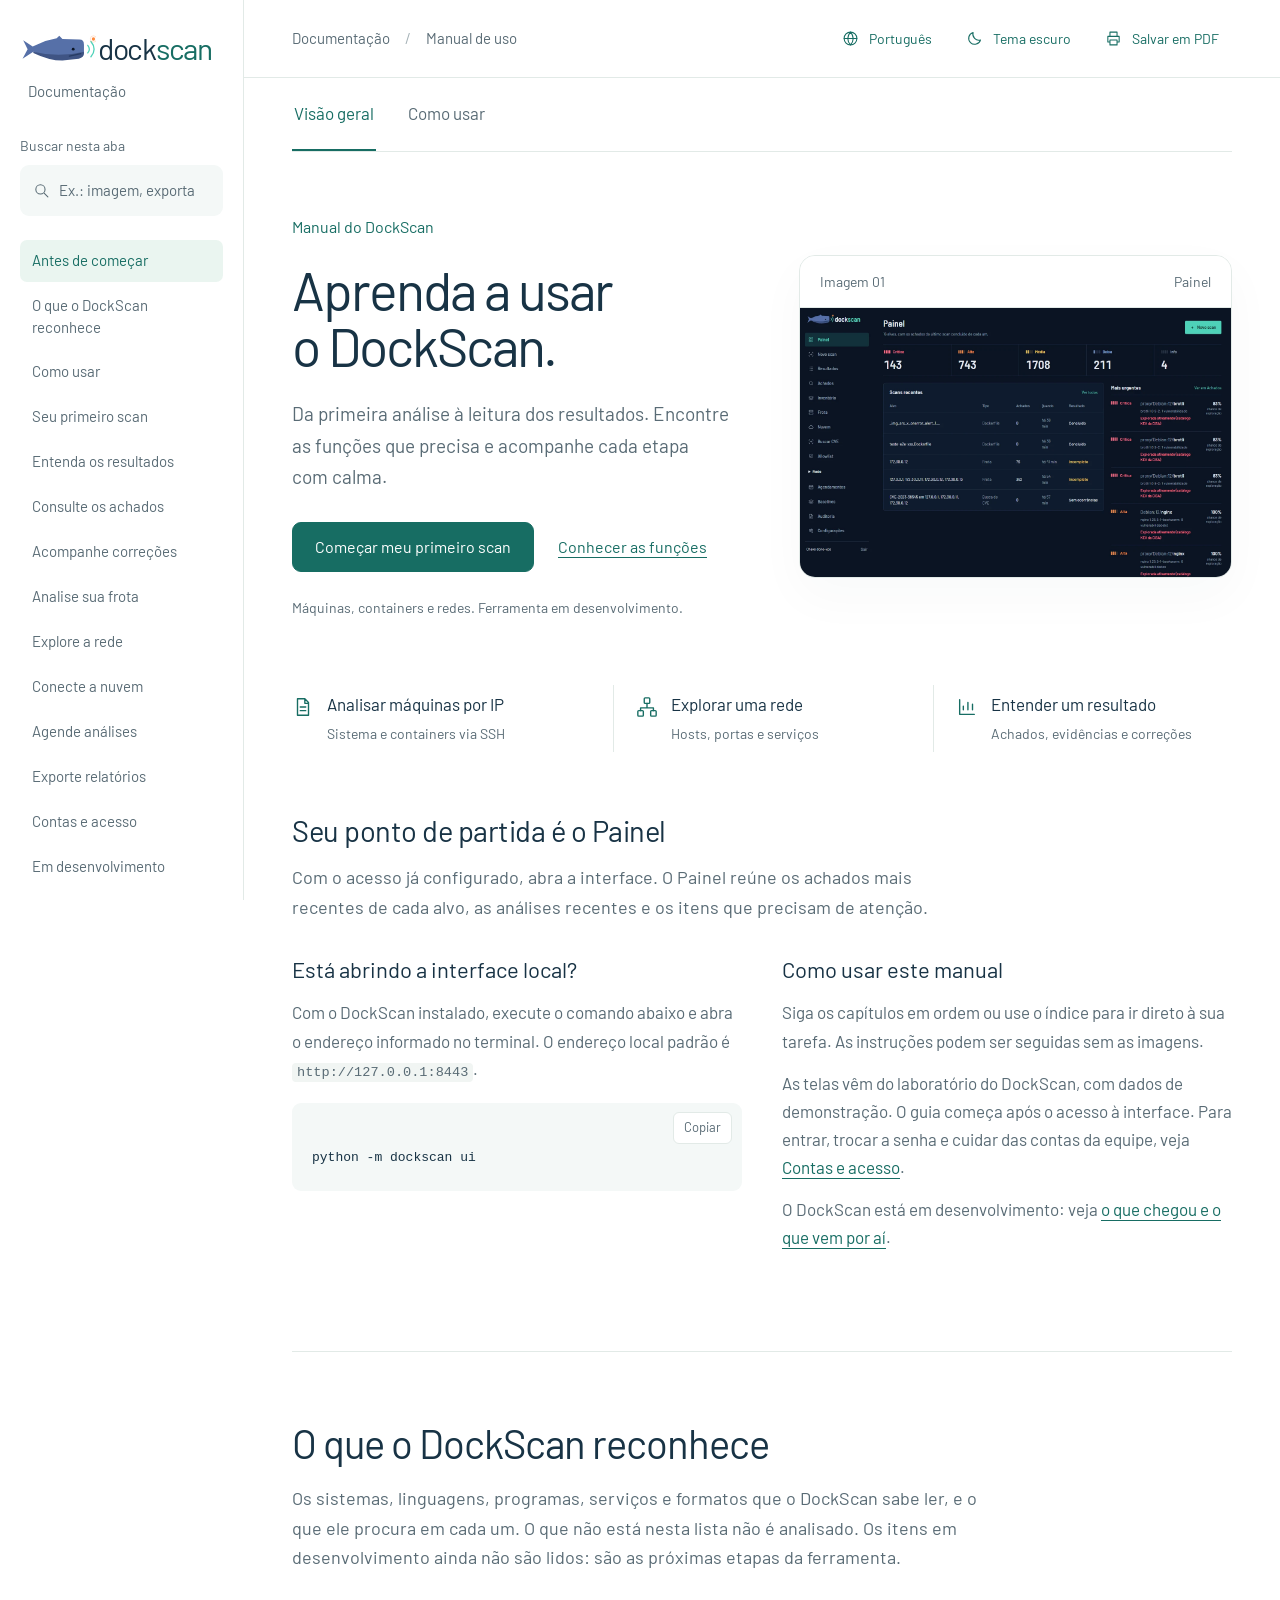
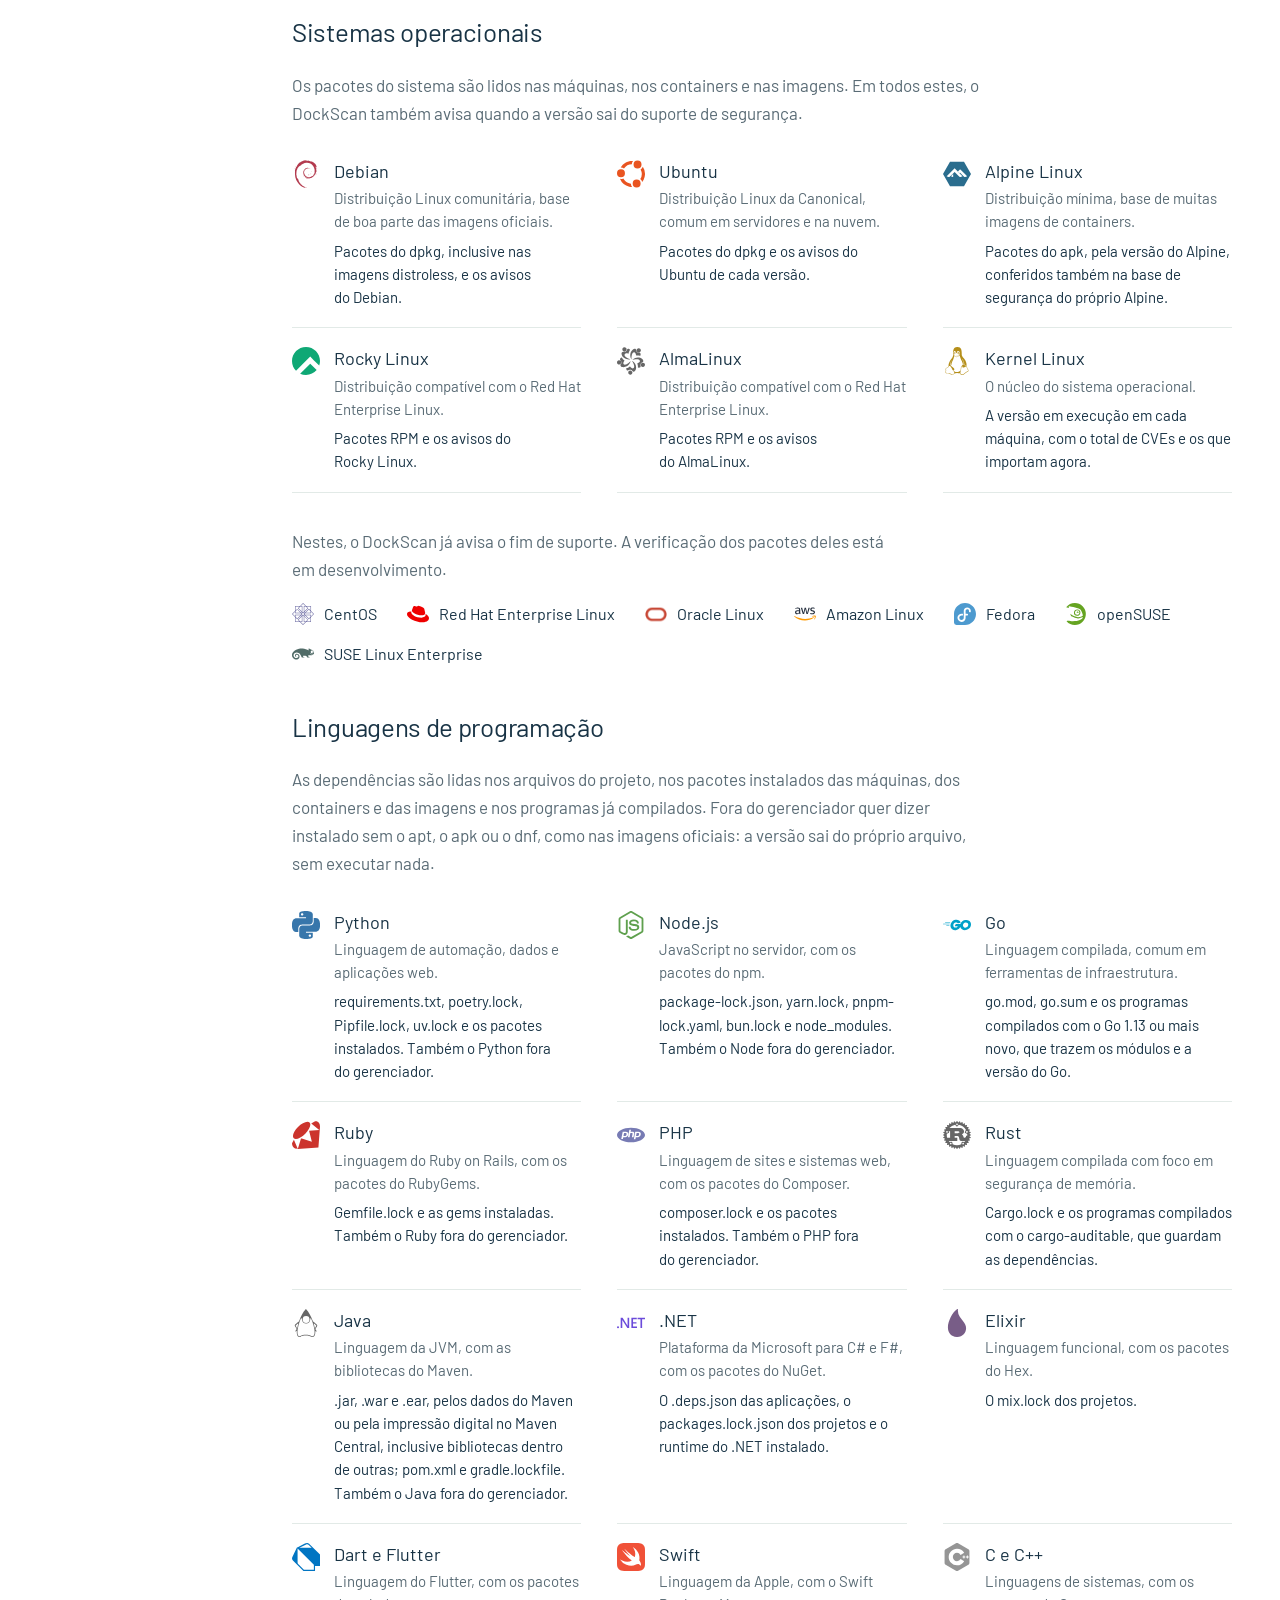
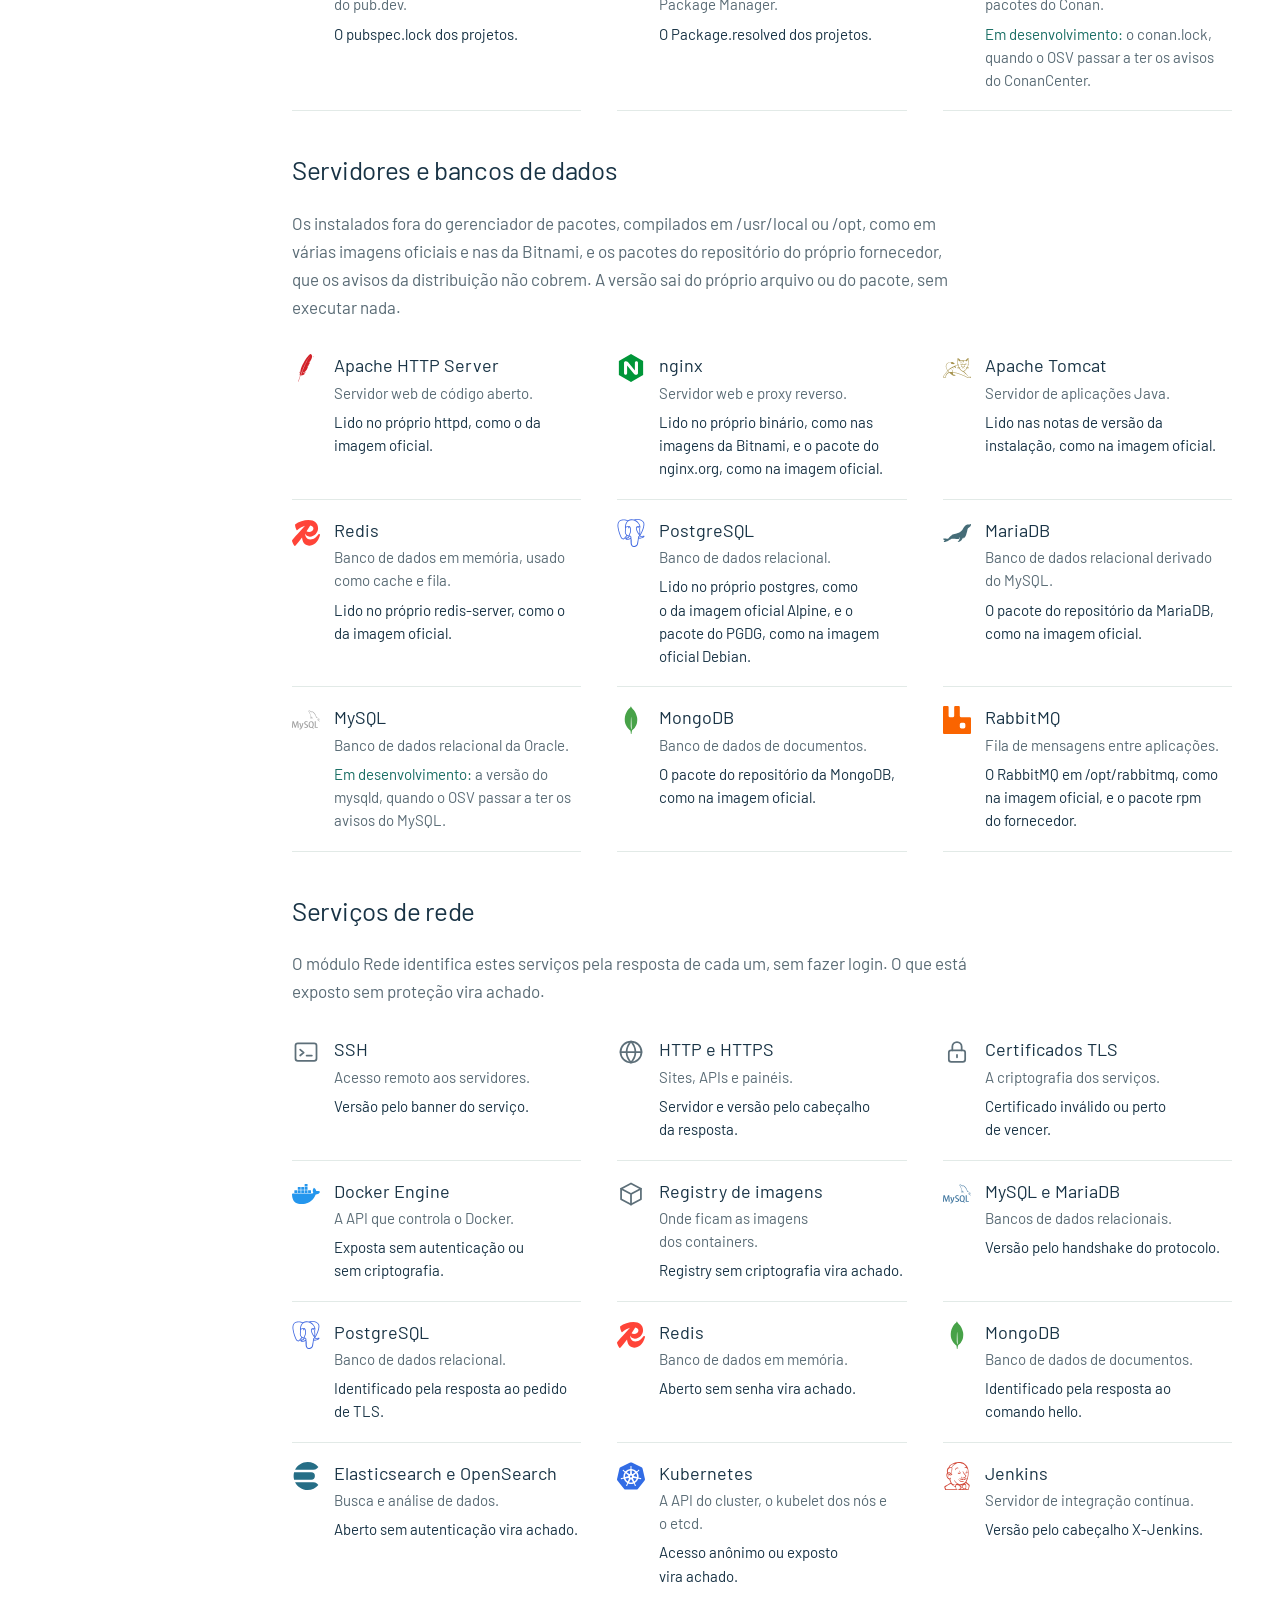
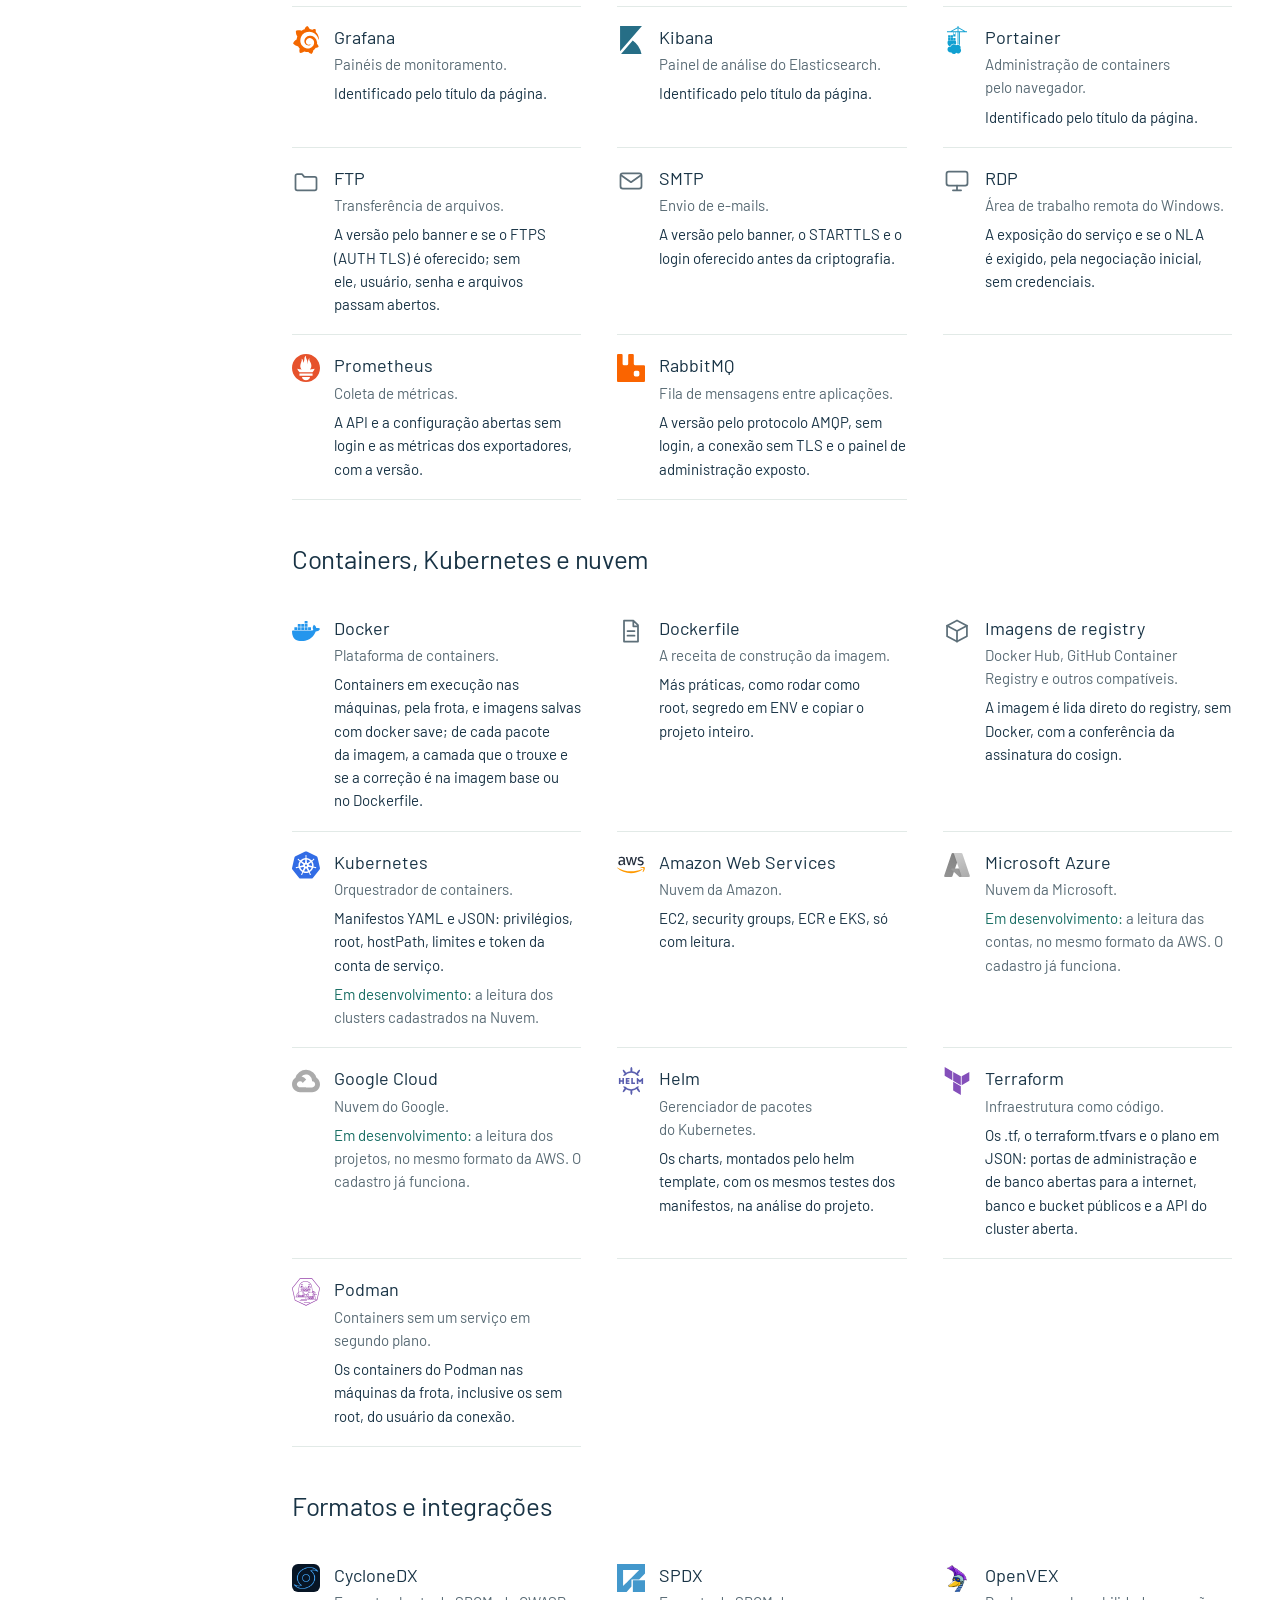
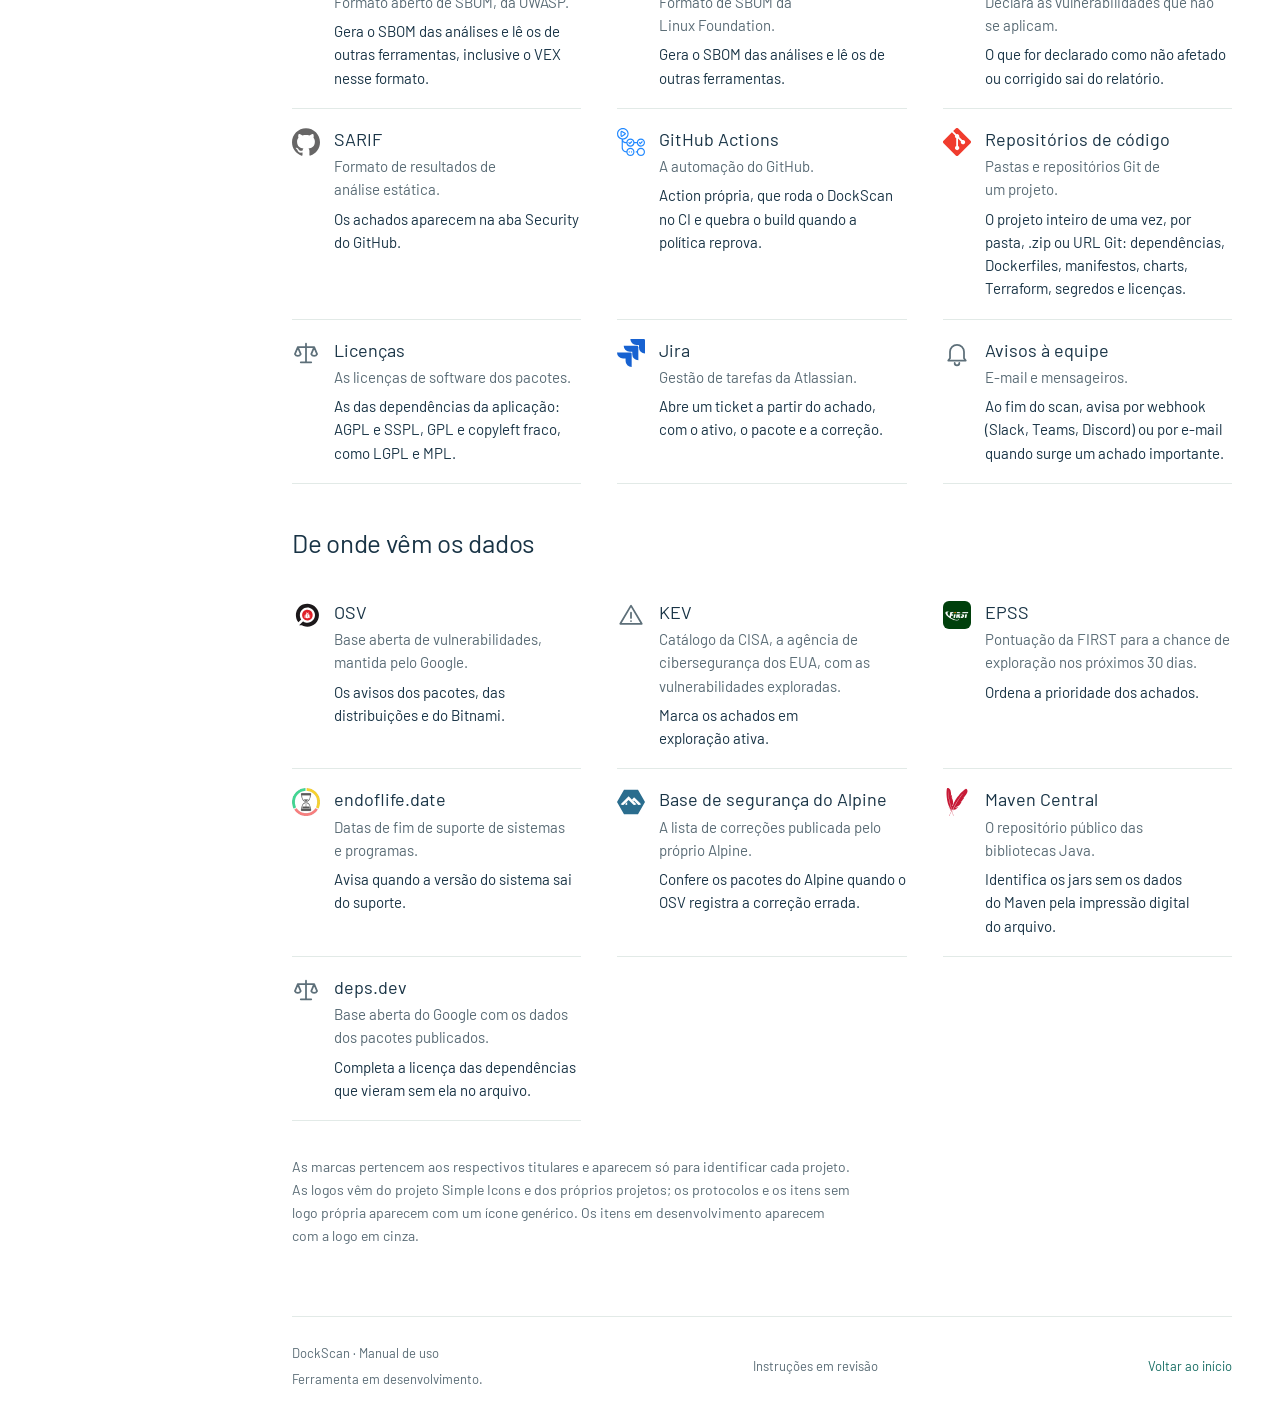
==== commit 32819b1d: "Adiciona ao manual os serviços de rede, a camada da imagem, o Podman, a análise de projeto, o Helm, " ====
--- a/index.html
+++ b/index.html
@@ -151,24 +151,24 @@
           <li><img src="assets/logos/grafana.svg" alt="" width="28" height="28" loading="lazy"><div><h4>Grafana</h4><p>Painéis de monitoramento.</p><p class="support-read">Identificado pelo título da página.</p></div></li>
           <li><img src="assets/logos/kibana.svg" alt="" width="28" height="28" loading="lazy"><div><h4>Kibana</h4><p>Painel de análise do Elasticsearch.</p><p class="support-read">Identificado pelo título da página.</p></div></li>
           <li><img src="assets/logos/portainer.svg" alt="" width="28" height="28" loading="lazy"><div><h4>Portainer</h4><p>Administração de containers pelo navegador.</p><p class="support-read">Identificado pelo título da página.</p></div></li>
-          <li class="support-future"><img src="assets/logos/pasta.svg" alt="" width="28" height="28" loading="lazy"><div><h4>FTP</h4><p>Transferência de arquivos.</p><p class="support-next"><span>Em desenvolvimento:</span> a versão pelo banner e a falta de criptografia.</p></div></li>
-          <li class="support-future"><img src="assets/logos/envelope.svg" alt="" width="28" height="28" loading="lazy"><div><h4>SMTP</h4><p>Envio de e-mails.</p><p class="support-next"><span>Em desenvolvimento:</span> a versão pelo banner e o suporte a STARTTLS.</p></div></li>
-          <li class="support-future"><img src="assets/logos/monitor.svg" alt="" width="28" height="28" loading="lazy"><div><h4>RDP</h4><p>Área de trabalho remota do Windows.</p><p class="support-next"><span>Em desenvolvimento:</span> a exposição do serviço e a exigência de NLA.</p></div></li>
-          <li class="support-future"><img src="assets/logos/prometheus.svg" alt="" width="28" height="28" loading="lazy"><div><h4>Prometheus</h4><p>Coleta de métricas.</p><p class="support-next"><span>Em desenvolvimento:</span> métricas e configuração abertas sem autenticação.</p></div></li>
-          <li class="support-future"><img src="assets/logos/rabbitmq.svg" alt="" width="28" height="28" loading="lazy"><div><h4>RabbitMQ</h4><p>Fila de mensagens entre aplicações.</p><p class="support-next"><span>Em desenvolvimento:</span> o painel de administração exposto.</p></div></li>
+          <li><img src="assets/logos/pasta.svg" alt="" width="28" height="28" loading="lazy"><div><h4>FTP</h4><p>Transferência de arquivos.</p><p class="support-read">A versão pelo banner e se o FTPS (AUTH TLS) é oferecido; sem ele, usuário, senha e arquivos passam abertos.</p></div></li>
+          <li><img src="assets/logos/envelope.svg" alt="" width="28" height="28" loading="lazy"><div><h4>SMTP</h4><p>Envio de e-mails.</p><p class="support-read">A versão pelo banner, o STARTTLS e o login oferecido antes da criptografia.</p></div></li>
+          <li><img src="assets/logos/monitor.svg" alt="" width="28" height="28" loading="lazy"><div><h4>RDP</h4><p>Área de trabalho remota do Windows.</p><p class="support-read">A exposição do serviço e se o NLA é exigido, pela negociação inicial, sem credenciais.</p></div></li>
+          <li><img src="assets/logos/prometheus.svg" alt="" width="28" height="28" loading="lazy"><div><h4>Prometheus</h4><p>Coleta de métricas.</p><p class="support-read">A API e a configuração abertas sem login e as métricas dos exportadores, com a versão.</p></div></li>
+          <li><img src="assets/logos/rabbitmq.svg" alt="" width="28" height="28" loading="lazy"><div><h4>RabbitMQ</h4><p>Fila de mensagens entre aplicações.</p><p class="support-read">A versão pelo protocolo AMQP, sem login, a conexão sem TLS e o painel de administração exposto.</p></div></li>
         </ul>
         <h3 class="subheading">Containers, Kubernetes e nuvem</h3>
         <ul class="support-list">
-          <li><img src="assets/logos/docker.svg" alt="" width="28" height="28" loading="lazy"><div><h4>Docker</h4><p>Plataforma de containers.</p><p class="support-read">Containers em execução nas máquinas, pela frota, e imagens salvas com docker save.</p><p class="support-next"><span>Em desenvolvimento:</span> de qual camada da imagem veio cada pacote, para saber se a correção é na imagem base ou no Dockerfile.</p></div></li>
+          <li><img src="assets/logos/docker.svg" alt="" width="28" height="28" loading="lazy"><div><h4>Docker</h4><p>Plataforma de containers.</p><p class="support-read">Containers em execução nas máquinas, pela frota, e imagens salvas com docker save; de cada pacote da imagem, a camada que o trouxe e se a correção é na imagem base ou no Dockerfile.</p></div></li>
           <li><img src="assets/logos/documento.svg" alt="" width="28" height="28" loading="lazy"><div><h4>Dockerfile</h4><p>A receita de construção da imagem.</p><p class="support-read">Más práticas, como rodar como root, segredo em ENV e copiar o projeto inteiro.</p></div></li>
           <li><img src="assets/logos/caixa.svg" alt="" width="28" height="28" loading="lazy"><div><h4>Imagens de registry</h4><p>Docker Hub, GitHub Container Registry e outros compatíveis.</p><p class="support-read">A imagem é lida direto do registry, sem Docker, com a conferência da assinatura do cosign.</p></div></li>
           <li><img src="assets/logos/kubernetes.svg" alt="" width="28" height="28" loading="lazy"><div><h4>Kubernetes</h4><p>Orquestrador de containers.</p><p class="support-read">Manifestos YAML e JSON: privilégios, root, hostPath, limites e token da conta de serviço.</p><p class="support-next"><span>Em desenvolvimento:</span> a leitura dos clusters cadastrados na Nuvem.</p></div></li>
           <li><img class="logo-claro" src="assets/logos/aws.svg" alt="" width="28" height="28" loading="lazy"><img class="logo-escuro" src="assets/logos/aws-escuro.svg" alt="" width="28" height="28" loading="lazy"><div><h4>Amazon Web Services</h4><p>Nuvem da Amazon.</p><p class="support-read">EC2, security groups, ECR e EKS, só com leitura.</p></div></li>
           <li class="support-future"><img src="assets/logos/azure.svg" alt="" width="28" height="28" loading="lazy"><div><h4>Microsoft Azure</h4><p>Nuvem da Microsoft.</p><p class="support-next"><span>Em desenvolvimento:</span> a leitura das contas, no mesmo formato da AWS. O cadastro já funciona.</p></div></li>
           <li class="support-future"><img src="assets/logos/googlecloud.svg" alt="" width="28" height="28" loading="lazy"><div><h4>Google Cloud</h4><p>Nuvem do Google.</p><p class="support-next"><span>Em desenvolvimento:</span> a leitura dos projetos, no mesmo formato da AWS. O cadastro já funciona.</p></div></li>
-          <li class="support-future"><img src="assets/logos/helm.svg" alt="" width="28" height="28" loading="lazy"><div><h4>Helm</h4><p>Gerenciador de pacotes do Kubernetes.</p><p class="support-next"><span>Em desenvolvimento:</span> os charts, com os mesmos testes dos manifestos.</p></div></li>
-          <li class="support-future"><img src="assets/logos/terraform.svg" alt="" width="28" height="28" loading="lazy"><div><h4>Terraform</h4><p>Infraestrutura como código.</p><p class="support-next"><span>Em desenvolvimento:</span> portas e acessos abertos antes de os recursos serem criados.</p></div></li>
-          <li class="support-future"><img src="assets/logos/podman.svg" alt="" width="28" height="28" loading="lazy"><div><h4>Podman</h4><p>Containers sem um serviço em segundo plano.</p><p class="support-next"><span>Em desenvolvimento:</span> os containers do Podman nas máquinas da frota.</p></div></li>
+          <li><img src="assets/logos/helm.svg" alt="" width="28" height="28" loading="lazy"><div><h4>Helm</h4><p>Gerenciador de pacotes do Kubernetes.</p><p class="support-read">Os charts, montados pelo helm template, com os mesmos testes dos manifestos, na análise do projeto.</p></div></li>
+          <li><img src="assets/logos/terraform.svg" alt="" width="28" height="28" loading="lazy"><div><h4>Terraform</h4><p>Infraestrutura como código.</p><p class="support-read">Os .tf, o terraform.tfvars e o plano em JSON: portas de administração e de banco abertas para a internet, banco e bucket públicos e a API do cluster aberta.</p></div></li>
+          <li><img src="assets/logos/podman.svg" alt="" width="28" height="28" loading="lazy"><div><h4>Podman</h4><p>Containers sem um serviço em segundo plano.</p><p class="support-read">Os containers do Podman nas máquinas da frota, inclusive os sem root, do usuário da conexão.</p></div></li>
         </ul>
         <h3 class="subheading">Formatos e integrações</h3>
         <ul class="support-list">
@@ -177,10 +177,10 @@
           <li><img src="assets/logos/openvex.png" alt="" width="28" height="28" loading="lazy"><div><h4>OpenVEX</h4><p>Declara as vulnerabilidades que não se aplicam.</p><p class="support-read">O que for declarado como não afetado ou corrigido sai do relatório.</p></div></li>
           <li><img src="assets/logos/github.svg" alt="" width="28" height="28" loading="lazy"><div><h4>SARIF</h4><p>Formato de resultados de análise estática.</p><p class="support-read">Os achados aparecem na aba Security do GitHub.</p></div></li>
           <li><img src="assets/logos/githubactions.svg" alt="" width="28" height="28" loading="lazy"><div><h4>GitHub Actions</h4><p>A automação do GitHub.</p><p class="support-read">Action própria, que roda o DockScan no CI e quebra o build quando a política reprova.</p></div></li>
-          <li class="support-future"><img src="assets/logos/git.svg" alt="" width="28" height="28" loading="lazy"><div><h4>Repositórios de código</h4><p>Pastas e repositórios Git de um projeto.</p><p class="support-next"><span>Em desenvolvimento:</span> analisar o projeto inteiro de uma vez: dependências, Dockerfiles, manifestos e segredos.</p></div></li>
-          <li class="support-future"><img src="assets/logos/balanca.svg" alt="" width="28" height="28" loading="lazy"><div><h4>Licenças</h4><p>As licenças de software dos pacotes.</p><p class="support-next"><span>Em desenvolvimento:</span> apontar licenças como GPL e AGPL, que pedem cuidado no uso comercial.</p></div></li>
-          <li class="support-future"><img src="assets/logos/jira.svg" alt="" width="28" height="28" loading="lazy"><div><h4>Jira</h4><p>Gestão de tarefas da Atlassian.</p><p class="support-next"><span>Em desenvolvimento:</span> abrir um ticket a partir de um achado.</p></div></li>
-          <li class="support-future"><img src="assets/logos/sino.svg" alt="" width="28" height="28" loading="lazy"><div><h4>Avisos à equipe</h4><p>E-mail e mensageiros.</p><p class="support-next"><span>Em desenvolvimento:</span> avisar quando surgir um achado importante.</p></div></li>
+          <li><img src="assets/logos/git.svg" alt="" width="28" height="28" loading="lazy"><div><h4>Repositórios de código</h4><p>Pastas e repositórios Git de um projeto.</p><p class="support-read">O projeto inteiro de uma vez, por pasta, .zip ou URL Git: dependências, Dockerfiles, manifestos, charts, Terraform, segredos e licenças.</p></div></li>
+          <li><img src="assets/logos/balanca.svg" alt="" width="28" height="28" loading="lazy"><div><h4>Licenças</h4><p>As licenças de software dos pacotes.</p><p class="support-read">As das dependências da aplicação: AGPL e SSPL, GPL e copyleft fraco, como LGPL e MPL.</p></div></li>
+          <li><img src="assets/logos/jira.svg" alt="" width="28" height="28" loading="lazy"><div><h4>Jira</h4><p>Gestão de tarefas da Atlassian.</p><p class="support-read">Abre um ticket a partir do achado, com o ativo, o pacote e a correção.</p></div></li>
+          <li><img src="assets/logos/sino.svg" alt="" width="28" height="28" loading="lazy"><div><h4>Avisos à equipe</h4><p>E-mail e mensageiros.</p><p class="support-read">Ao fim do scan, avisa por webhook (Slack, Teams, Discord) ou por e-mail quando surge um achado importante.</p></div></li>
         </ul>
         <h3 class="subheading">De onde vêm os dados</h3>
         <ul class="support-list">
@@ -190,6 +190,7 @@
           <li><img src="assets/logos/endoflife.png" alt="" width="28" height="28" loading="lazy"><div><h4>endoflife.date</h4><p>Datas de fim de suporte de sistemas e programas.</p><p class="support-read">Avisa quando a versão do sistema sai do suporte.</p></div></li>
           <li><img src="assets/logos/alpinelinux.svg" alt="" width="28" height="28" loading="lazy"><div><h4>Base de segurança do Alpine</h4><p>A lista de correções publicada pelo próprio Alpine.</p><p class="support-read">Confere os pacotes do Alpine quando o OSV registra a correção errada.</p></div></li>
           <li><img src="assets/logos/apachemaven.svg" alt="" width="28" height="28" loading="lazy"><div><h4>Maven Central</h4><p>O repositório público das bibliotecas Java.</p><p class="support-read">Identifica os jars sem os dados do Maven pela impressão digital do arquivo.</p></div></li>
+          <li><img src="assets/logos/balanca.svg" alt="" width="28" height="28" loading="lazy"><div><h4>deps.dev</h4><p>Base aberta do Google com os dados dos pacotes publicados.</p><p class="support-read">Completa a licença das dependências que vieram sem ela no arquivo.</p></div></li>
         </ul>
         <p class="muted support-note">As marcas pertencem aos respectivos titulares e aparecem só para identificar cada projeto. As logos vêm do projeto Simple Icons e dos próprios projetos; os protocolos e os itens sem logo própria aparecem com um ícone genérico. Os itens em desenvolvimento aparecem com a logo em cinza.</p>
       </section>
@@ -244,7 +245,7 @@
 
         <details class="disclosure" id="funcao-allowlist"><summary>Allowlist: como cadastrar uma exceção</summary><div><ol class="compact-steps"><li>Abra “Allowlist” no menu.</li><li>Informe uma regra, localização de pacote ou identificador por linha. Use linhas iniciadas por <code>#</code> para comentários.</li><li>Revise a entrada e clique em “Salvar allowlist”.</li><li>Execute um novo scan para aplicar a alteração. O histórico anterior permanece como estava.</li></ol><p>Uma entrada de pacote pode suprimir várias vulnerabilidades. Confira o alcance da exceção antes de salvar.</p></div></details>
         <details class="disclosure" id="funcao-auditoria"><summary>Auditoria: como localizar uma atividade</summary><div><ol class="compact-steps"><li>Abra “Auditoria” no menu.</li><li>Preencha “Buscar atividade” com usuário, ação, alvo ou resultado.</li><li>Confira data, usuário, ação, alvo, IP e resultado da atividade encontrada.</li><li>Limpe a busca para voltar à listagem disponível.</li></ol></div></details>
-        <details class="disclosure" id="funcao-configuracoes"><summary>Configurações: o que conferir e como ajustar a rede</summary><div><ol class="compact-steps"><li>Abra “Configurações” para consultar versão, conexão e limites de envio.</li><li>Em “Configurações de rede”, revise escopos autorizados, exclusões e limites da análise.</li><li>Confira também formato dos relatórios, evidências e preferências da interface.</li><li>Clique em “Salvar configurações de rede”. Alterações de escopo e limites globais exigem que não haja scans ativos.</li></ol><p>Revise a confirmação antes de reduzir a retenção: essa mudança pode excluir scans de rede antigos e seus relatórios.</p></div></details>
+        <details class="disclosure" id="funcao-configuracoes"><summary>Configurações: o que conferir e como ajustar a rede</summary><div><ol class="compact-steps"><li>Abra “Configurações” para consultar versão, conexão e limites de envio.</li><li>Em “Configurações de rede”, revise escopos autorizados, exclusões e limites da análise.</li><li>Confira também formato dos relatórios, evidências e preferências da interface.</li><li>Clique em “Salvar configurações de rede”. Alterações de escopo e limites globais exigem que não haja scans ativos.</li><li>Em “Jira” e “Avisos à equipe”, só para administradores, configure a abertura de tickets a partir dos achados e os avisos ao fim dos scans, por webhook ou e-mail. “Testar a conexão” e “Enviar um teste” conferem antes de usar, e o resultado de cada aviso fica na Auditoria.</li></ol><p>Revise a confirmação antes de reduzir a retenção: essa mudança pode excluir scans de rede antigos e seus relatórios.</p></div></details>
         <details class="disclosure"><summary>Achados de rede: como registrar a triagem</summary><div><ol class="compact-steps"><li>Abra “Rede → Achados de rede”.</li><li>Localize o achado usando os filtros e abra seus detalhes.</li><li>Leia a evidência e escreva o motivo em “Comentário de triagem”.</li><li>Escolha a ação: revisado, falso positivo ou risco aceito. Use “Reabrir” para reabrir um achado.</li></ol><p>A triagem registra a avaliação do item. Confira a evidência e a cobertura da análise antes de decidir seu estado.</p></div></details>
         <div class="callout"><span class="callout-tag">Imagens do manual</span><div><p>As telas de cada etapa vêm do laboratório do DockScan, com dados de demonstração. Telas e nomes podem mudar enquanto a ferramenta está em desenvolvimento.</p></div></div>
       </section>
@@ -267,7 +268,9 @@
           <tr><td>Auditar o sistema e os containers</td><td>Novo scan</td><td>IPs das máquinas, com acesso SSH.</td></tr>
           <tr><td>Investigar uma vulnerabilidade específica</td><td>Buscar CVE</td><td>IPs das máquinas e identificador CVE ou GHSA.</td></tr>
           <tr><td>Identificar portas e serviços</td><td>Rede → Varrer a rede</td><td>IPs ou faixas autorizadas no escopo de rede.</td></tr>
+          <tr><td>Analisar o código de um projeto</td><td>Novo scan → Projeto</td><td>URL https do repositório Git ou o projeto em .zip.</td></tr>
         </tbody></table></div>
+        <details class="disclosure" id="guia-projeto"><summary>Como analisar um projeto?</summary><div><ol class="compact-steps"><li>Em “Novo scan”, no painel “Projeto”, informe a URL https do repositório Git ou escolha o projeto em .zip, como o “Download ZIP” do GitHub.</li><li>Clique em “Analisar o projeto”. A política ao lado vale também para o projeto.</li><li>O resultado traz as vulnerabilidades das dependências, um achado para cada arquivo que traz o pacote, e os problemas dos Dockerfiles, dos manifestos Kubernetes, dos charts do Helm e do Terraform, os segredos esquecidos no código e as licenças que pedem cuidado.</li></ol><p>O repositório é clonado só com o último commit e apagado no fim. Só repositórios públicos, ou com o token na própria URL. Pastas como node_modules, .venv e vendor ficam de fora. Os charts precisam do helm instalado no servidor; sem ele, o resultado avisa que o chart não foi analisado.</p><p>No terminal: <code>dockscan repo .</code>, <code>dockscan repo projeto.zip</code> ou <code>dockscan repo https://github.com/org/projeto.git</code>.</p></div></details>
         <details class="disclosure"><summary>O que a varredura coleta?</summary><div><p>São lidos os pacotes e a configuração do sistema, os containers e os dados disponíveis sobre processos e portas. O resultado informa falhas de acesso ou partes da coleta que ficaram incompletas.</p><p>“Pular consulta de CVEs” desativa a consulta de vulnerabilidades. “Pular KEV e EPSS” desativa esse enriquecimento. A ausência de achados numa coleta incompleta não descarta vulnerabilidades.</p></div></details>
       </section>
 
@@ -296,7 +299,7 @@
           <li><div><h3>Clique na caixa da consulta e escolha um campo</h3><p>A lista mostra os campos. Passe o mouse num campo para abrir as opções dele ao lado: escolha o operador, marque um ou mais valores e clique em “Adicionar à consulta”. Os valores sugeridos vêm dos seus próprios achados, com a contagem de cada um.</p></div></li>
           <li><div><h3>Junte condições e consulte</h3><p>Com uma consulta pronta, clique de novo na caixa para continuar com “e”, “ou” ou “ordenar por”, ou use “Adicionar outro filtro”. Depois clique em “Consultar” ou aperte Enter. Quem já conhece a linguagem pode digitar direto.</p></div></li>
           <li><div><h3>Agrupe, ordene, compartilhe e exporte</h3><p>Em “Agrupar por”, veja os achados por ativo, vulnerabilidade, pacote, fonte, estado ou tag; clique num grupo para filtrar só ele. Clique no título de uma coluna para ordenar. A consulta fica no endereço da página, então o link pode ser compartilhado. “Exportar CSV” e “Exportar JSON” levam o resultado da consulta.</p></div></li>
-          <li><div><h3>Abra os detalhes de um achado</h3><p>Clique no identificador, como CVE-2023-44487, ou em qualquer ponto da coluna Achado. Um painel abre à direita com CVSS, EPSS, exploração ativa, onde o achado está, como corrigir, a descrição e as referências do OSV, os outros ativos com a mesma vulnerabilidade e o histórico das coletas do ativo. Dali você faz a triagem e passa para o achado anterior ou o próximo da consulta; Esc ou “Fechar” volta para a tabela.</p></div></li>
+          <li><div><h3>Abra os detalhes de um achado</h3><p>Clique no identificador, como CVE-2023-44487, ou em qualquer ponto da coluna Achado. Um painel abre à direita com CVSS, EPSS, exploração ativa, onde o achado está, como corrigir, a descrição e as referências do OSV, os outros ativos com a mesma vulnerabilidade e o histórico das coletas do ativo. Nos scans de imagem, “Camada” diz de qual camada veio o pacote e se a correção é na imagem base ou no Dockerfile. Com o Jira configurado, “Abrir ticket no Jira” cria o ticket do achado. Dali você faz a triagem e passa para o achado anterior ou o próximo da consulta; Esc ou “Fechar” volta para a tabela.</p></div></li>
           <li><div><h3>Faça a triagem</h3><p>Marque os achados na primeira coluna. Na barra que aparece, escolha Revisado, Falso positivo, Risco aceito ou Reabrir, informe o prazo, se houver, e o motivo, e clique em “Aplicar triagem”. Falso positivo e risco aceito pedem o motivo; tudo fica na Auditoria.</p></div></li>
         </ol>
         <figure class="screenshot-placeholder" id="print-achados" data-screenshot="achados.webp">
@@ -316,7 +319,8 @@
 "nginx" ordenar por epss desc
 estado = novo e severidade &gt;= alta
 triagem = risco_aceito ordenar por prazo asc
-tag = ambiente:producao</code></pre><button class="copy-button" type="button" data-copy hidden>Copiar</button></div>
+tag = ambiente:producao
+camada = base e corrigivel</code></pre><button class="copy-button" type="button" data-copy hidden>Copiar</button></div>
         <div class="table-scroll"><table><caption class="sr-only">Operadores da consulta</caption><thead><tr><th scope="col">Operador</th><th scope="col">Significado</th></tr></thead><tbody>
           <tr><td class="mono">= e !=</td><td>É igual ou diferente. Aceitam <code>*</code> como curinga, como em <code>versao = 1.2.*</code>.</td></tr>
           <tr><td class="mono">&gt; &gt;= &lt; &lt;=</td><td>Maior ou menor, para severidade, EPSS, porta e data.</td></tr>
@@ -334,7 +338,7 @@
         </tbody></table></div>
         <details class="disclosure"><summary>De onde vêm os dados do painel do achado?</summary><div><p>CVSS, EPSS, exploração ativa, pacote e correção vêm do scan. A descrição, as datas, a fraqueza (CWE) e as referências vêm do OSV: o servidor do DockScan busca quando você abre o painel e guarda por um dia. Sem internet, o painel mostra o resto e avisa que o OSV não respondeu.</p><p>O histórico mostra as últimas coletas do ativo: Encontrado, Não encontrado ou Coleta parcial, quando a ausência não prova a correção. O endereço da página ganha <code>?achado=</code>, então o link abre direto no mesmo achado.</p></div></details>
         <details class="disclosure" id="guia-prioridade"><summary>Como o DockScan define a prioridade?</summary><div><p>Cada vulnerabilidade ganha uma de quatro prioridades, e a tela mostra os motivos de cada uma:</p><ol class="compact-steps"><li>Corrigir agora: explorada ativamente (KEV); chance de exploração (EPSS) de 10% ou mais com o pacote em uso ou alcançável pela rede; ou crítica e alcançável pela rede.</li><li>Esta semana: EPSS de 10% ou mais; ou crítica ou alta que tenha EPSS de 1% ou mais, esteja em uso ou seja alcançável pela rede.</li><li>Planejar: as outras críticas e altas, as com EPSS de 1% ou mais e as médias que já têm correção.</li><li>Acompanhar: o resto.</li></ol><p>Um pacote instalado que nenhum processo carrega desce um nível. Os achados de configuração, sem CVE, seguem a severidade. Para consultar, use <code>prioridade = agora</code>, <code>em_uso</code> ou <code>exposto</code>.</p></div></details>
-        <details class="disclosure"><summary>Quais campos posso consultar?</summary><div><p>severidade, cve, regra, titulo, pacote, versao, ecossistema, correcao, corrigivel, fonte, ativo, ip, porta, container, local, epss, kev, prioridade, em_uso, exposto, novo, visto_em, estado, triagem, primeiro_visto, corrigido_em, prazo, tag e scan. A ajuda “Como consultar”, na própria tela, descreve cada um.</p><p>Um campo de sim ou não sozinho vale “sim”: <code>kev</code> é o mesmo que <code>kev = sim</code>. Datas aceitam <code>2026-11-01</code>, <code>-7d</code>, <code>+30d</code>, <code>-24h</code>, <code>hoje</code> e <code>ontem</code>. EPSS aceita <code>0.1</code> ou <code>10%</code>.</p></div></details>
+        <details class="disclosure"><summary>Quais campos posso consultar?</summary><div><p>severidade, cve, regra, titulo, pacote, versao, ecossistema, correcao, corrigivel, fonte, ativo, ip, porta, container, local, epss, kev, prioridade, em_uso, exposto, camada, novo, visto_em, estado, triagem, primeiro_visto, corrigido_em, prazo, tag e scan. A ajuda “Como consultar”, na própria tela, descreve cada um.</p><p>Um campo de sim ou não sozinho vale “sim”: <code>kev</code> é o mesmo que <code>kev = sim</code>. Datas aceitam <code>2026-11-01</code>, <code>-7d</code>, <code>+30d</code>, <code>-24h</code>, <code>hoje</code> e <code>ontem</code>. EPSS aceita <code>0.1</code> ou <code>10%</code>.</p></div></details>
         <details class="disclosure"><summary>Como funciona o prazo da triagem?</summary><div><p>Revisado, falso positivo e risco aceito podem ter um prazo de até dois anos. Quando o prazo vence, o achado volta a aberto e reaparece na tabela, marcado como prazo vencido. Para revisar as exceções que estão para vencer, consulte <code>triagem != aberto e prazo &lt; +30d</code>.</p></div></details>
         <details class="disclosure"><summary>Como criar tags e visões salvas?</summary><div><p>Uma tag tem o formato categoria:valor, como <code>ambiente:producao</code> ou <code>time:plataforma</code>, e é definida por uma consulta. Escreva a consulta que escolhe os achados, clique em “Criar tag com esta consulta” e informe a categoria e o valor. Todo achado que atende a consulta recebe a tag, inclusive os dos próximos scans. Depois filtre com <code>tag = ambiente:producao</code>, <code>tag = ambiente:*</code> ou agrupe por tag. As tags ficam no painel “Tags”, com quantos achados cada uma marca.</p><p>Uma visão salva guarda a consulta e o agrupamento com um nome. Use “Salvar como visão” e escolha a visão depois em “Visões salvas”. Tags e visões valem para todos os usuários desta instância.</p></div></details>
         <details class="disclosure"><summary>O que é o plano de correção?</summary><div><p>Em “Agrupar por”, escolha “Plano de correção”. Cada linha é um pacote instalado, com quantas vulnerabilidades ele tem, a pior severidade, os ativos afetados e a versão para a qual atualizar. Atualizar um pacote da lista resolve todas as vulnerabilidades da linha de uma vez.</p></div></details>
@@ -368,7 +372,7 @@
           <li><div><h3>Veja as máquinas no Inventário</h3><p>Depois da varredura, “Inventário” mostra as máquinas, os containers e os serviços encontrados, num mapa agrupado por faixa de IPs ou numa lista. Clique numa máquina para abrir os containers e os serviços dela e use a busca e os filtros para achar um IP.</p></div></li>
         </ol>
         <details class="disclosure" id="guia-cofre"><summary>Como configurar o cofre SSH</summary><div><ol class="compact-steps"><li>Em Frota, vá até “Cofre de acesso SSH”.</li><li>Informe nome, usuário, senha e escopo permitido. Marque sudo somente se essa conta estiver configurada para usá-lo.</li><li>Clique em “Salvar credencial”. A senha sai do campo e não é devolvida pela interface.</li><li>No inventário, use <code>cred=nome-da-credencial</code> para selecioná-la. O escopo continua sendo respeitado.</li></ol><p>A identidade SSH é registrada na primeira conexão. Se mudar, confira a mudança antes de esquecer a entrada na lista de identidades conhecidas.</p></div></details>
-        <details class="disclosure" id="guia-coleta"><summary>O que é lido em cada máquina</summary><div><p>A coleta usa só o que a máquina já tem: comandos do sistema e arquivos de <code>/proc</code> e <code>/etc</code>. Não é preciso instalar Python nem agente. Numa máquina mínima, sem <code>ss</code> ou <code>ps</code>, as portas e os processos vêm direto do kernel.</p><ol class="compact-steps"><li>Pacotes do sistema: Debian e Ubuntu (dpkg), Alpine (apk), Rocky Linux e AlmaLinux (rpm). Outras distribuições RPM, como Red Hat e Amazon Linux, aparecem como não verificadas, porque o OSV não traz os avisos delas.</li><li>Os avisos do Debian, do Ubuntu e do Rocky citam o pacote de origem: uma vulnerabilidade do OpenSSL que vale para o <code>libssl3</code> aparece como <code>openssl</code>.</li><li>O kernel conta pela versão em execução, não pelos pacotes instalados. O achado traz o total de CVEs e lista os que importam agora: os explorados ativamente, os com chance de exploração de 1% ou mais, os publicados há poucos dias e os críticos e altos que um kernel já instalado corrige no próximo boot.</li><li>Os pacotes de linguagem (pip, npm, gems, Composer e NuGet) e as bibliotecas Java (.jar, .war, .ear), nos containers e na máquina, inclusive em <code>/home</code> e <code>/root</code>; os binários Go nos dois (na máquina, só os compilados com o Go 1.18 ou mais novo) e os binários Rust nos containers. Num container sem shell, os pacotes de linguagem vêm das pastas da aplicação, copiadas com <code>docker cp</code>.</li><li>Os programas instalados fora do gerenciador, como o node, o python e o redis das imagens oficiais: a versão sai do próprio arquivo, sem executar nada. A lista está em <a href="#reconhece">O que o DockScan reconhece</a>.</li><li>O fim de suporte do sistema da máquina e de cada container.</li><li>Para cada pacote vulnerável, se algum processo usa os arquivos dele agora. Um binário Go parado reduz a exposição; para bibliotecas Java, o DockScan só afirma o uso, porque um .war descompactado pelo servidor é usado sem ficar aberto.</li></ol></div></details>
+        <details class="disclosure" id="guia-coleta"><summary>O que é lido em cada máquina</summary><div><p>A coleta usa só o que a máquina já tem: comandos do sistema e arquivos de <code>/proc</code> e <code>/etc</code>. Não é preciso instalar Python nem agente. Numa máquina mínima, sem <code>ss</code> ou <code>ps</code>, as portas e os processos vêm direto do kernel.</p><ol class="compact-steps"><li>Pacotes do sistema: Debian e Ubuntu (dpkg), Alpine (apk), Rocky Linux e AlmaLinux (rpm). Outras distribuições RPM, como Red Hat e Amazon Linux, aparecem como não verificadas, porque o OSV não traz os avisos delas.</li><li>Os avisos do Debian, do Ubuntu e do Rocky citam o pacote de origem: uma vulnerabilidade do OpenSSL que vale para o <code>libssl3</code> aparece como <code>openssl</code>.</li><li>O kernel conta pela versão em execução, não pelos pacotes instalados. O achado traz o total de CVEs e lista os que importam agora: os explorados ativamente, os com chance de exploração de 1% ou mais, os publicados há poucos dias e os críticos e altos que um kernel já instalado corrige no próximo boot.</li><li>Os pacotes de linguagem (pip, npm, gems, Composer e NuGet) e as bibliotecas Java (.jar, .war, .ear), nos containers e na máquina, inclusive em <code>/home</code> e <code>/root</code>; os binários Go nos dois (na máquina, só os compilados com o Go 1.18 ou mais novo) e os binários Rust nos containers. Num container sem shell, os pacotes de linguagem vêm das pastas da aplicação, copiadas com <code>docker cp</code>.</li><li>Os programas instalados fora do gerenciador, como o node, o python e o redis das imagens oficiais: a versão sai do próprio arquivo, sem executar nada. A lista está em <a href="#reconhece">O que o DockScan reconhece</a>.</li><li>Os containers do Docker e do Podman. No Podman sem root, entram os containers do usuário da conexão SSH.</li><li>O fim de suporte do sistema da máquina e de cada container.</li><li>Para cada pacote vulnerável, se algum processo usa os arquivos dele agora. Um binário Go parado reduz a exposição; para bibliotecas Java, o DockScan só afirma o uso, porque um .war descompactado pelo servidor é usado sem ficar aberto.</li></ol></div></details>
         <details class="disclosure" id="guia-cve"><summary>Como investigar uma CVE</summary><div><ol class="compact-steps"><li>Abra “Buscar CVE” no menu da ferramenta.</li><li>Informe os IPs e um identificador CVE ou GHSA.</li><li>Clique em “Verificar CVE nos IPs”. Os dados são coletados por SSH nas máquinas selecionadas.</li><li>Leia as ocorrências, a data da coleta, os avisos e as evidências de uso. Uma coleta incompleta não descarta um alvo.</li></ol><p>Os pacotes são identificados automaticamente durante a coleta por IP.</p></div></details>
         <figure class="screenshot-placeholder" id="print-frota" data-screenshot="frota.webp">
           <div class="placeholder-header"><span>Imagem 05</span><span>Frota / inventário</span></div>
@@ -388,7 +392,7 @@
         <p class="muted">Os caminhos de chave e o Docker local são resolvidos na máquina do servidor DockScan. Use hosts aos quais você tem acesso autorizado.</p>
       </section>
 
-      <section id="rede" class="chapter" aria-labelledby="titulo-rede" data-keywords="network security scanner rede ip cidr escopo portas serviços tls registry docker exposição varrer iniciar pausar retomar parar hosts achados histórico perfil painel">
+      <section id="rede" class="chapter" aria-labelledby="titulo-rede" data-keywords="network security scanner rede ip cidr escopo portas serviços tls registry docker exposição varrer iniciar pausar retomar parar hosts achados histórico perfil painel ftp smtp rdp nla prometheus rabbitmq métricas">
         <header class="chapter-header"><div><h2 id="titulo-rede">Explore a rede</h2><p>O módulo Rede identifica portas e serviços e reúne evidências de exposição nos alvos autorizados.</p></div></header>
         <ol class="steps">
           <li><div><h3>Confira os escopos permitidos</h3><p>Em Configurações → Configurações de rede, revise “Escopos de rede autorizados (IP/CIDR)”. Só inclua redes que você está autorizado a analisar. O padrão permite loopback.</p></div></li>
@@ -403,6 +407,7 @@
         </figure>
         <div class="two-columns notes"><div><h3>Onde consultar depois</h3><p>“Em andamento” mostra os trabalhos ativos. “Histórico” guarda as análises anteriores. Use “Hosts” e “Serviços” para investigar os hosts e serviços encontrados.</p></div><div><h3>Como ler a cobertura</h3><p>Na página do scan, alterne “Visualização” entre hosts, portas, cobertura TCP, serviços e achados. Consulte “Configuração e limitações” para entender o alcance da coleta.</p></div></div>
         <div class="callout warning"><span class="callout-tag">Sobre a cobertura</span><div><h3>Timeout é um resultado inconclusivo</h3><p>Uma porta sem resposta não está comprovadamente fechada. Um host sem resposta também não está comprovadamente desligado. Verifique os estados de cobertura antes de comparar ou encerrar a investigação.</p></div></div>
+        <details class="disclosure" id="guia-servicos-rede"><summary>Quais serviços a varredura reconhece?</summary><div><p>Além de SSH, HTTP, TLS, Docker, registries, Redis, PostgreSQL, MongoDB e MySQL, a varredura identifica estes serviços pela resposta deles, sem login e sem nenhum comando que mude algo:</p><ol class="compact-steps"><li>FTP: a versão pelo banner e se o FTPS é oferecido. Sem ele, usuário, senha e arquivos passam abertos.</li><li>SMTP: a versão, o STARTTLS e o login oferecido antes da criptografia.</li><li>RDP: a exposição do serviço e se o NLA é exigido antes da sessão.</li><li>RabbitMQ: a versão pelo protocolo AMQP, a conexão sem TLS e o painel de administração na porta 15672.</li><li>Prometheus: a API aberta sem login e as métricas dos exportadores, como o node_exporter.</li></ol><p>O perfil “Network Services Scan” já traz as portas desses serviços.</p></div></details>
         <details class="disclosure"><summary>Como comparar dois scans de rede?</summary><div><p>Abra “Comparar varreduras” no menu Rede ou use “Comparar” no resultado. Selecione as duas análises e revise os itens novos, removidos, alterados e sem mudanças.</p><p>Itens sem cobertura comparável aparecem como “NotComparable”. Confirme alvos, portas e módulos antes de interpretar um serviço como removido ou um risco como resolvido.</p></div></details>
       </section>
 
@@ -497,6 +502,11 @@
       <section id="desenvolvimento" class="chapter" aria-labelledby="titulo-desenvolvimento" data-keywords="em desenvolvimento roadmap próximos passos novidades futuro versão planejado jira notificações nuvem aws tags triagem estados rpm verificação duas etapas painel idiomas">
         <header class="chapter-header"><div><h2 id="titulo-desenvolvimento">Em desenvolvimento</h2><p>O DockScan é uma ferramenta em desenvolvimento. Telas e nomes podem mudar entre versões. Este capítulo mostra o que chegou há pouco e o que vem a seguir.</p></div></header>
         <div class="two-columns notes"><div><h3>Chegou nesta versão</h3><ol class="compact-steps">
+          <li><a href="#guia-servicos-rede">Rede</a>: FTP, SMTP, RDP, RabbitMQ e Prometheus, com a falta de criptografia, o NLA, o painel e as métricas abertas, e o perfil Network Services Scan.</li>
+          <li><a href="#guia-projeto">Projeto inteiro</a>: pela URL do repositório Git ou pelo .zip, as dependências, os Dockerfiles, os manifestos Kubernetes, os charts do Helm, o Terraform, os segredos e as licenças, numa análise só.</li>
+          <li>Camada da imagem: cada pacote de uma imagem diz de qual camada veio e se a correção é na imagem base ou no Dockerfile.</li>
+          <li><a href="#guia-coleta">Podman</a> nas máquinas da frota, inclusive sem root.</li>
+          <li><a href="#funcao-configuracoes">Jira e avisos à equipe</a>: o ticket a partir do achado e o aviso por webhook ou e-mail ao fim dos scans.</li>
           <li>Mais fontes e arquivos: a base de segurança do Alpine, os jars sem os dados do Maven pelo Maven Central, uv.lock, pnpm-lock.yaml, bun.lock, gradle.lockfile, pom.xml, packages.lock.json, mix.lock, pubspec.lock e Package.resolved, e os pacotes dos repositórios do fornecedor (MongoDB, MariaDB, PGDG, nginx.org e RabbitMQ). Quando o pacote do fornecedor tem o nome do pacote da distribuição, cada CVE aparece uma vez só, no achado com a versão corrigida pelo fornecedor.</li>
           <li>Programas Go antigos e SBOM: os compilados antes do Go 1.18 são lidos nas imagens e nos containers. No SBOM, as bibliotecas Java e .NET e os pacotes do Rocky Linux e do AlmaLinux saem com o tipo certo (Maven, NuGet e rpm), e os SBOMs de outras ferramentas com esses pacotes são lidos corretamente.</li>
           <li><a href="#reconhece">O que o DockScan reconhece</a>: os sistemas, linguagens, programas, serviços e formatos que ele lê, com a logo de cada um, e o que está em desenvolvimento.</li>
@@ -515,7 +525,6 @@
           <li>Resultados com nomes claros: “Falhou” e “Passou” para a política; “Erro na análise” aparece diferente, porque é uma falha técnica.</li>
         </ol></div><div><h3>Próximas etapas</h3><ol class="compact-steps">
           <li>Leitura do Azure, do Google Cloud e do Kubernetes, no mesmo formato da AWS.</li>
-          <li>Integrações e notificações: abrir tickets no Jira e avisar a equipe quando surgir um achado importante.</li>
           <li>Os pacotes do Red Hat Enterprise Linux, do CentOS, do Oracle Linux, do Amazon Linux, do Fedora e do SUSE.</li>
           <li>C e C++ e o MySQL, quando o OSV trouxer os avisos deles. A lista completa do que vem a seguir está em <a href="#reconhece">O que o DockScan reconhece</a>.</li>
         </ol></div></div>
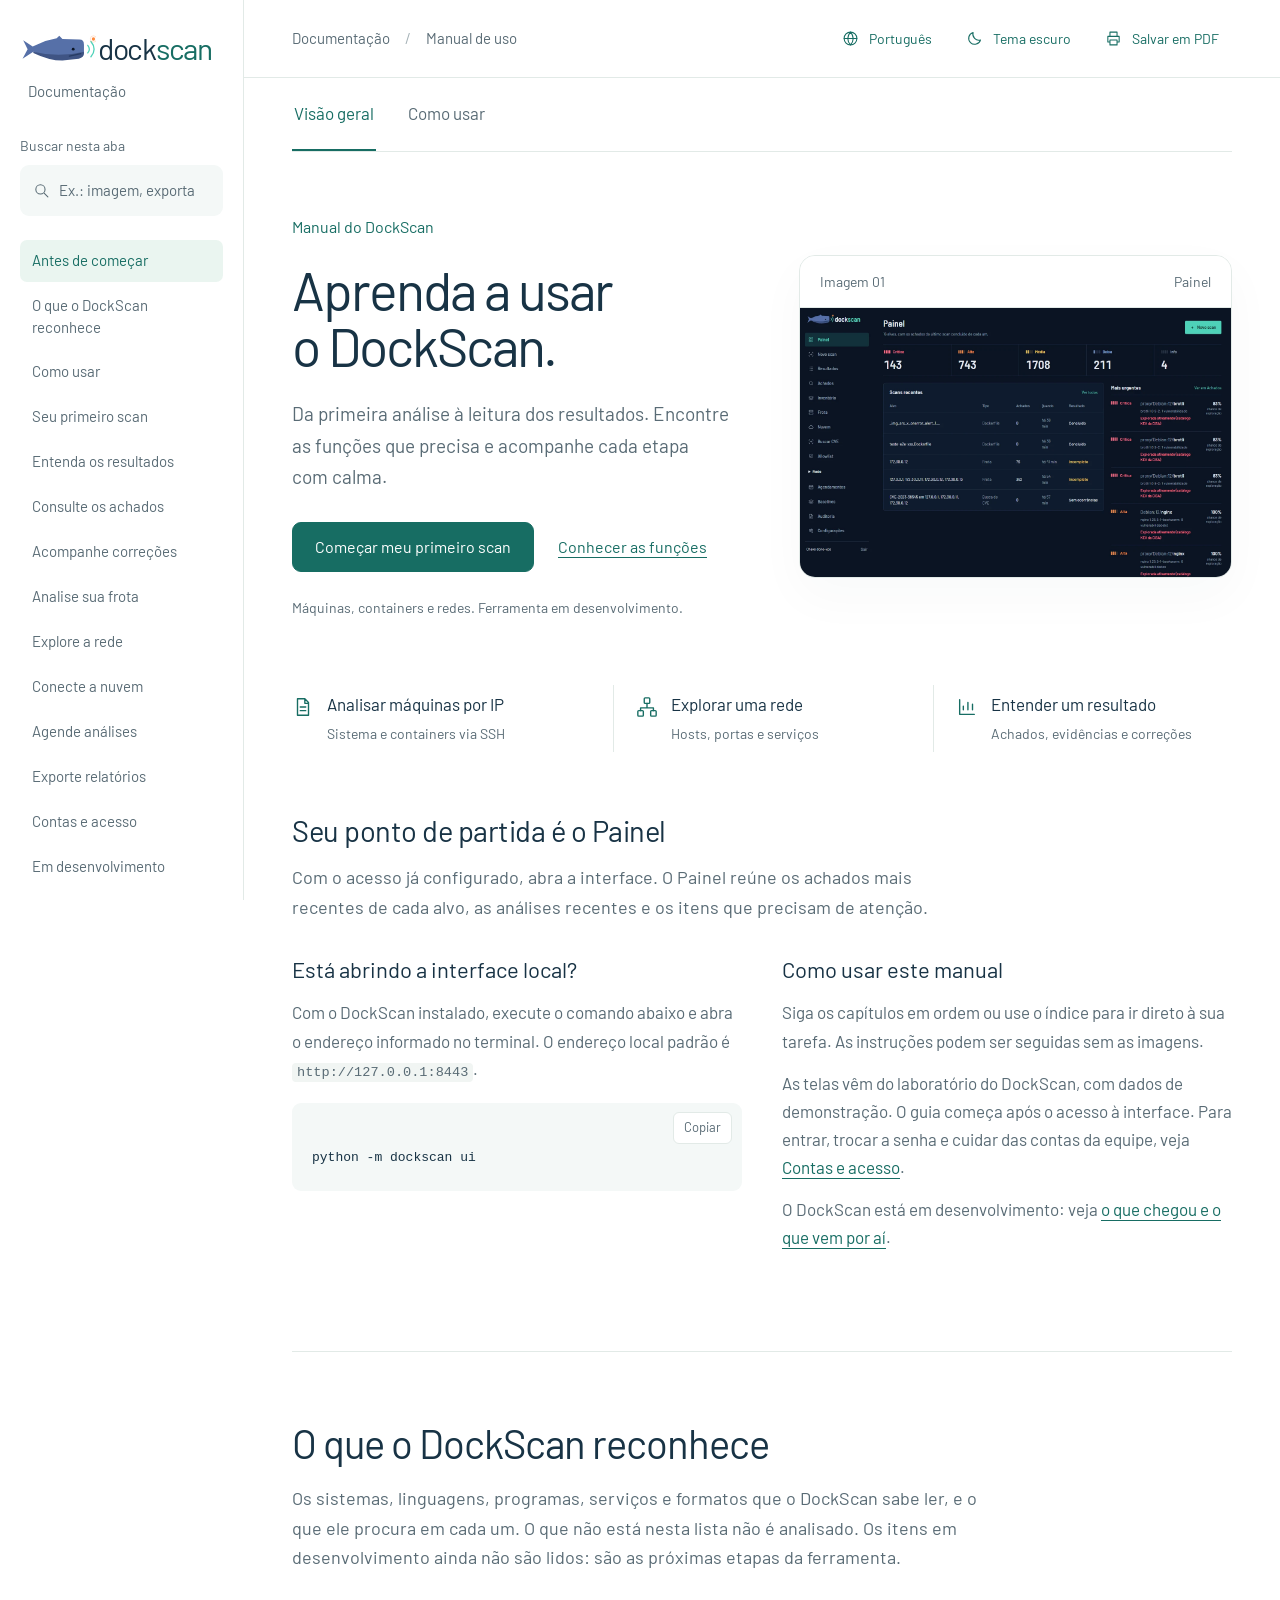
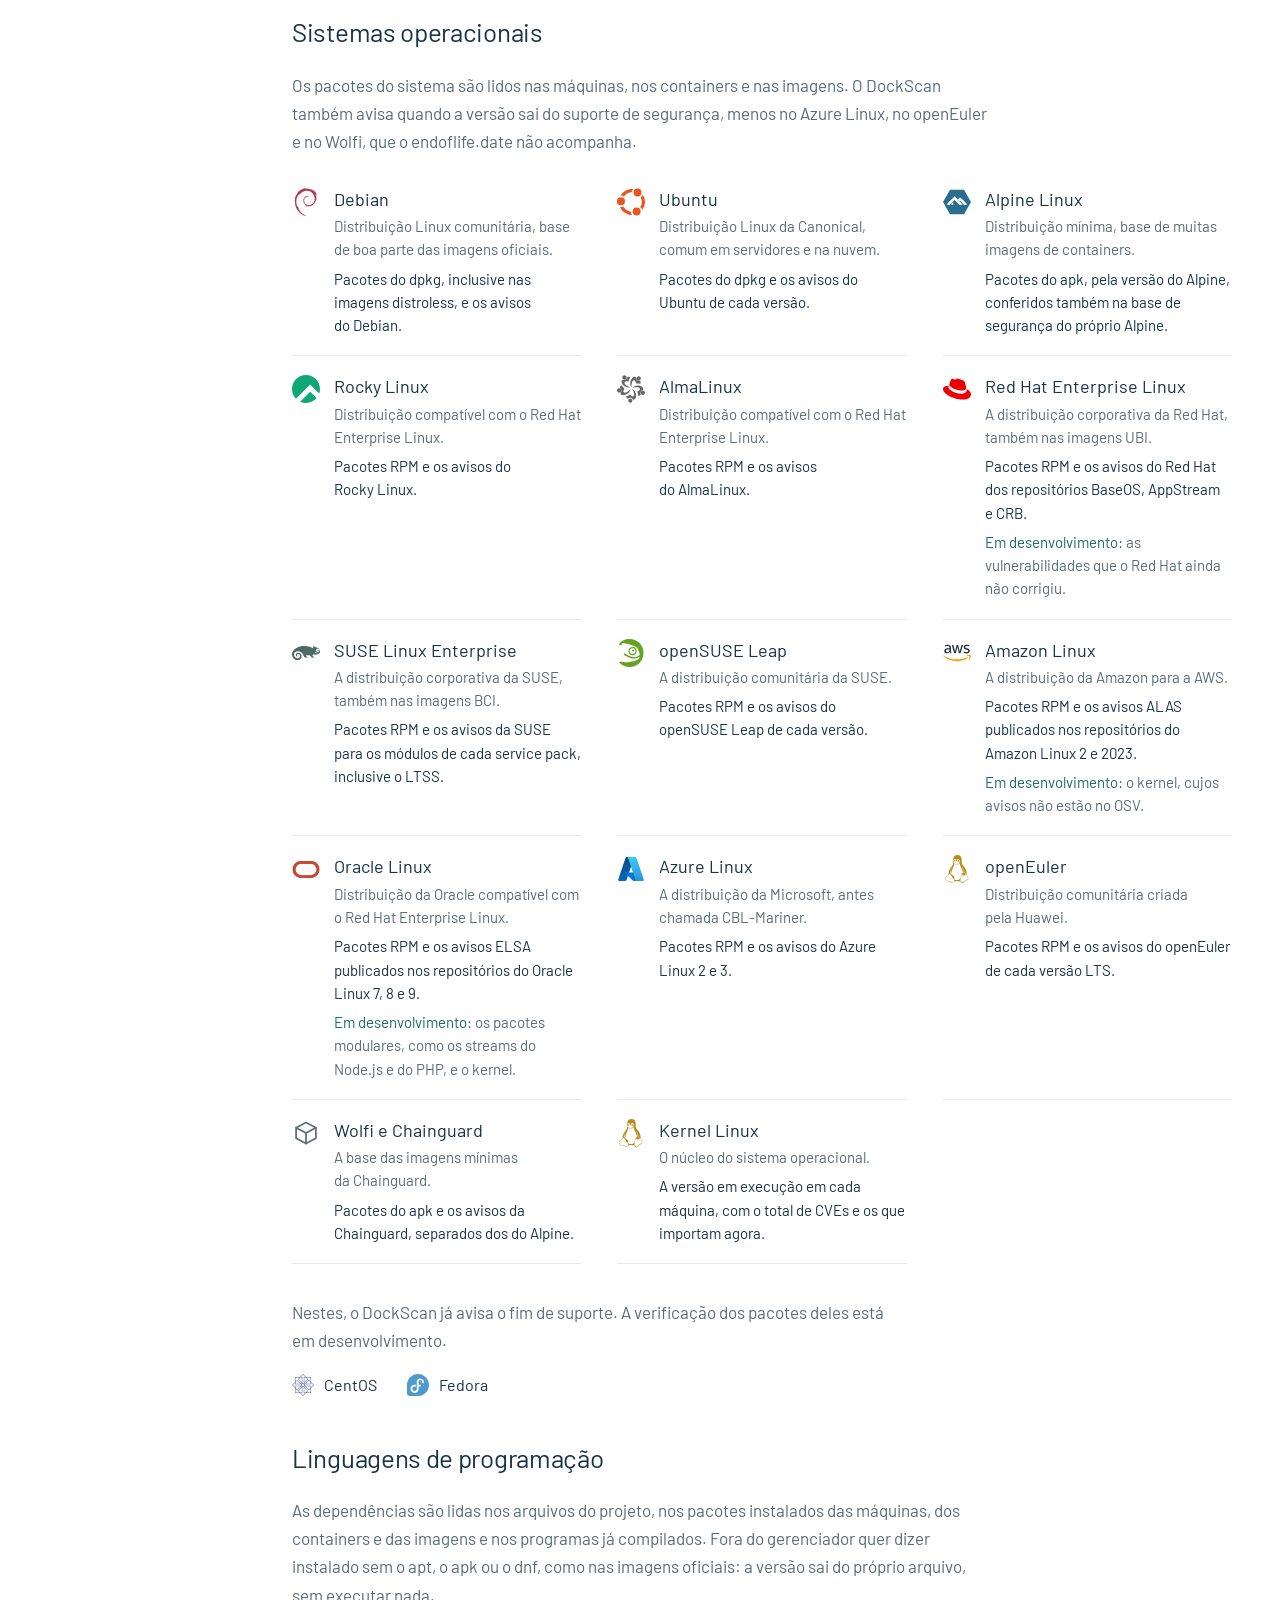
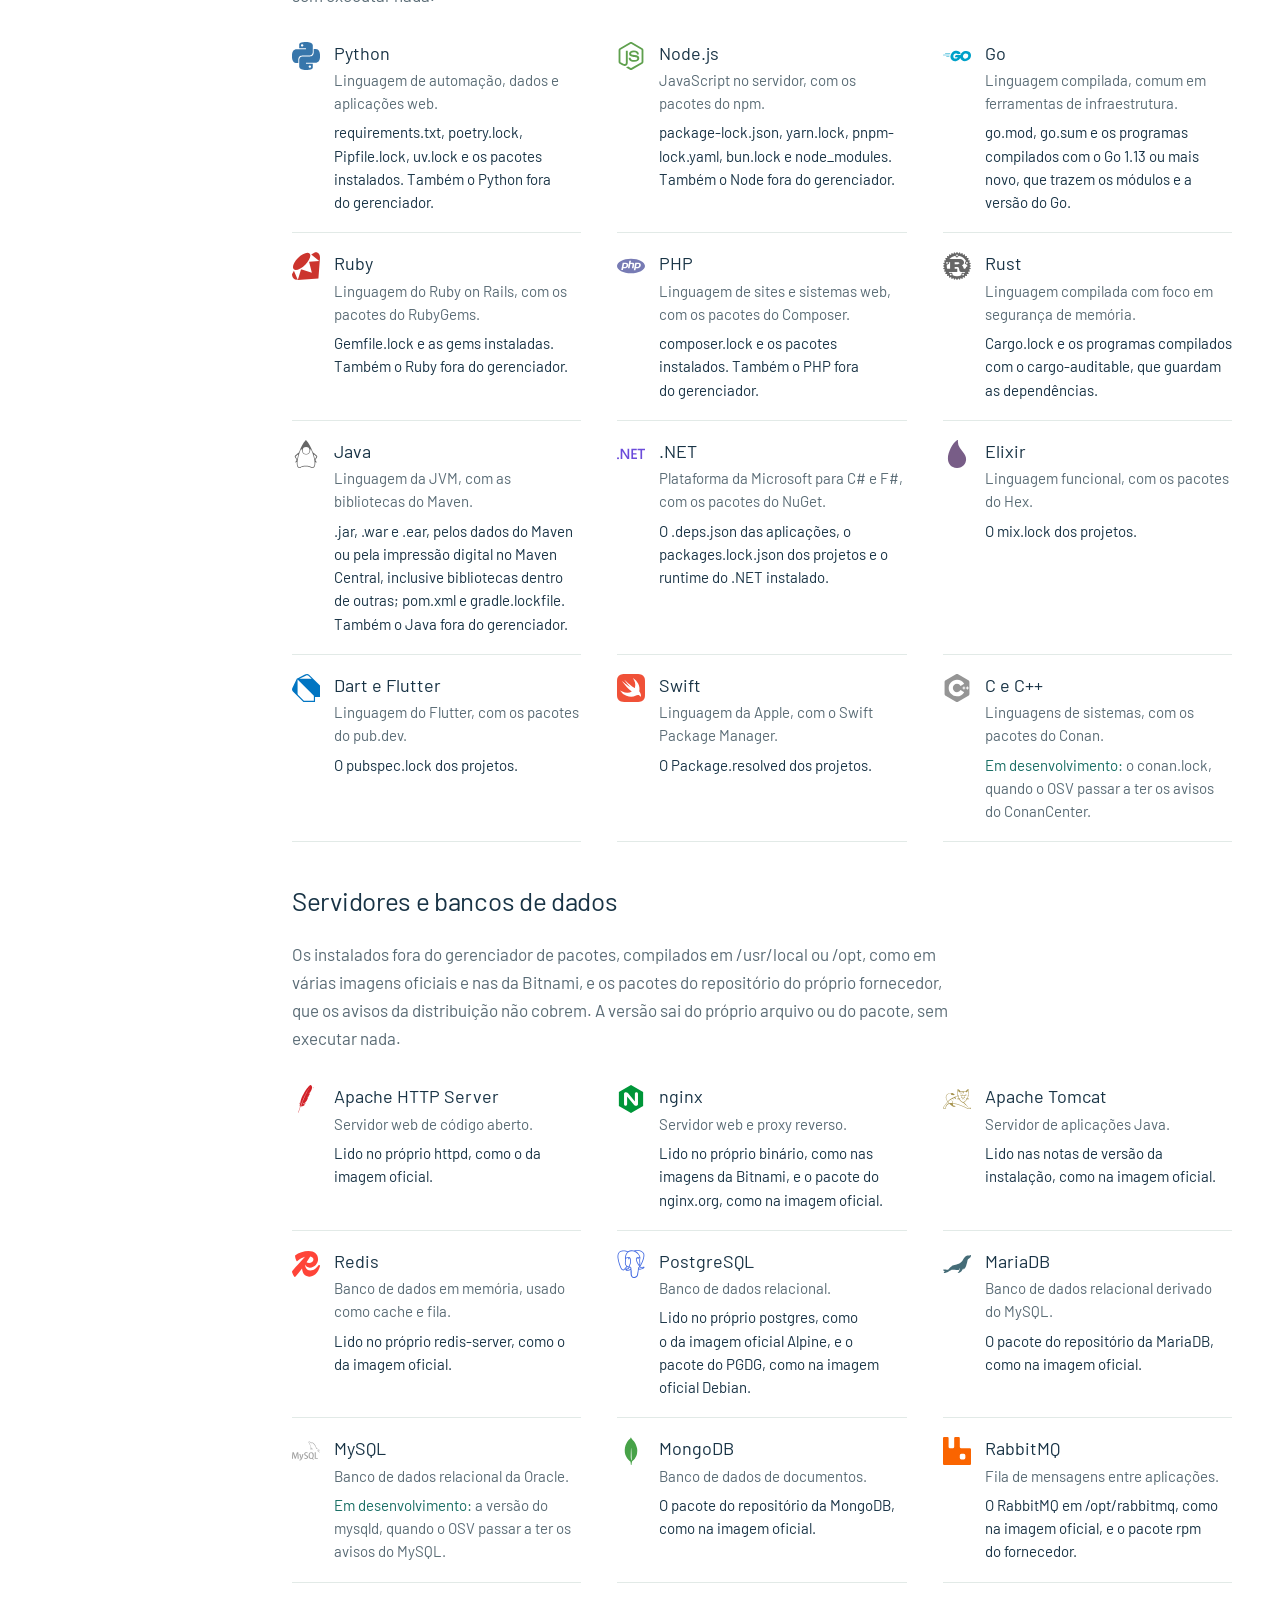
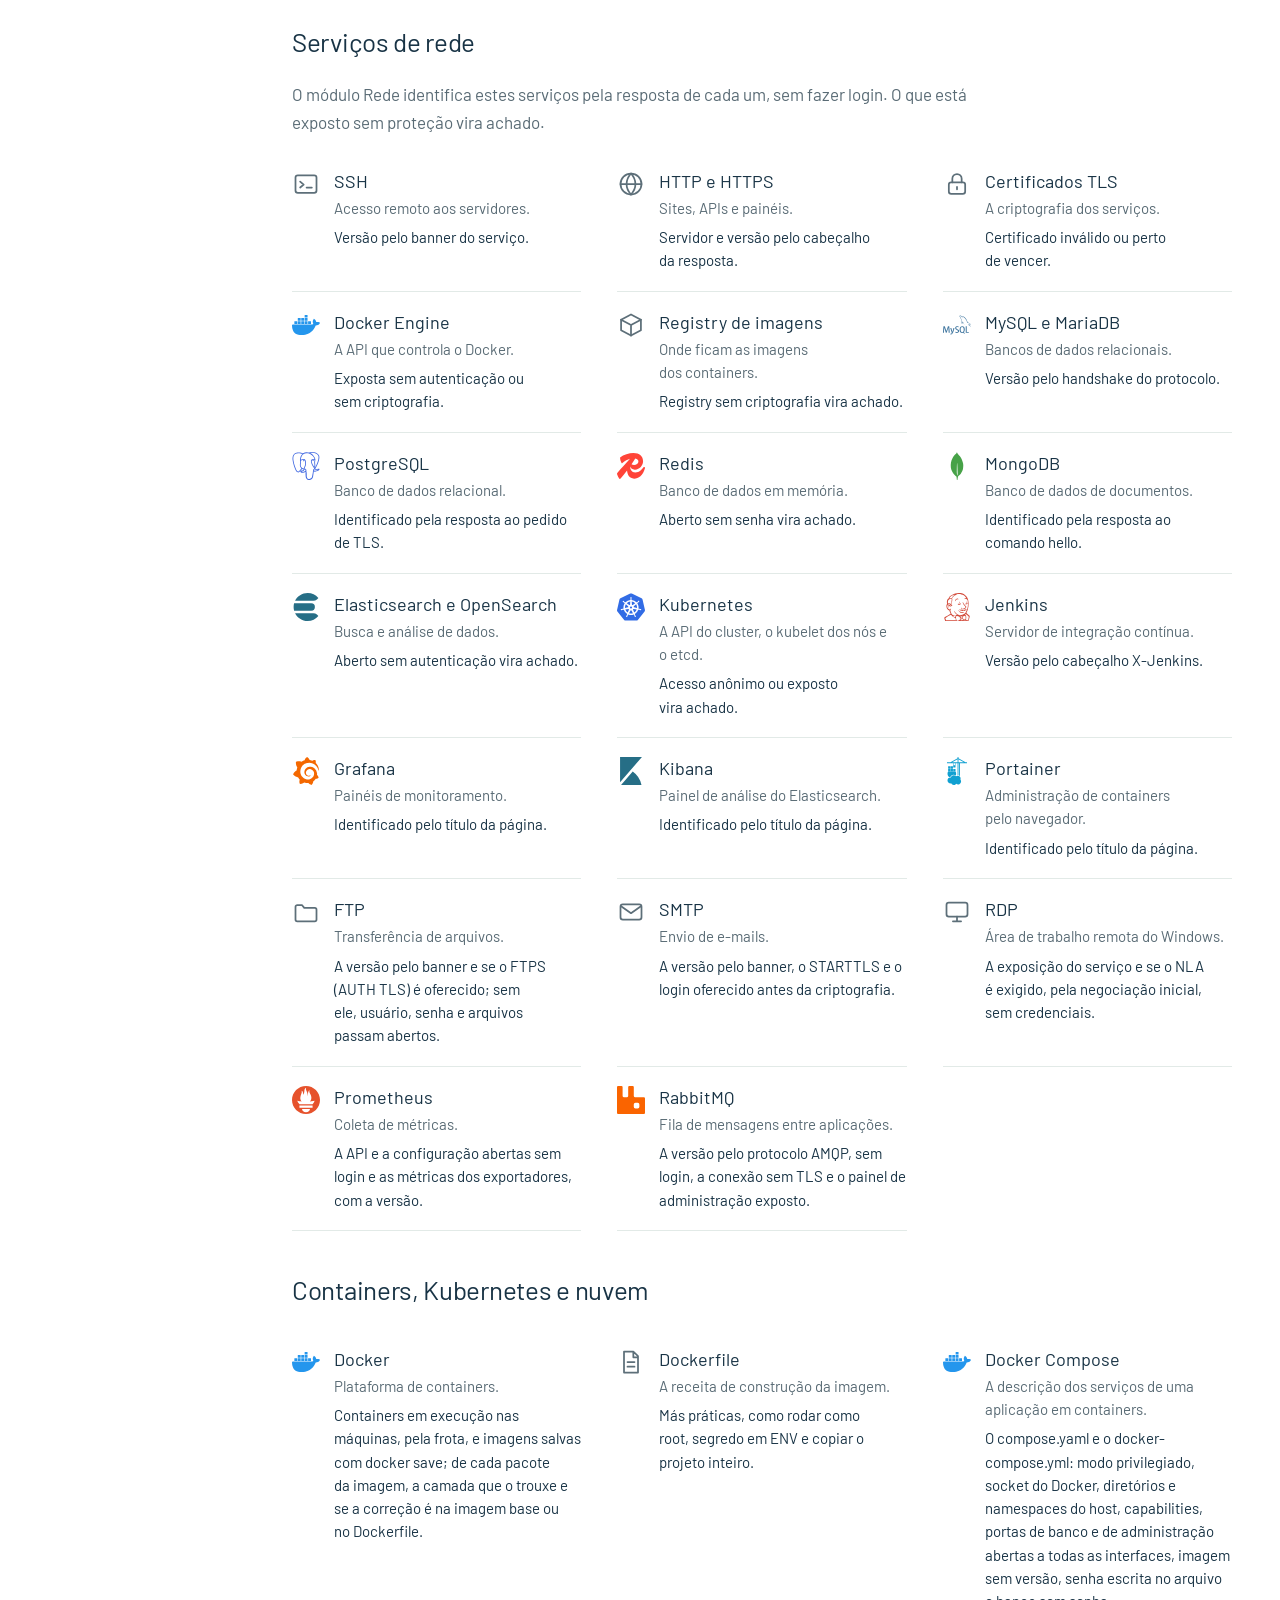
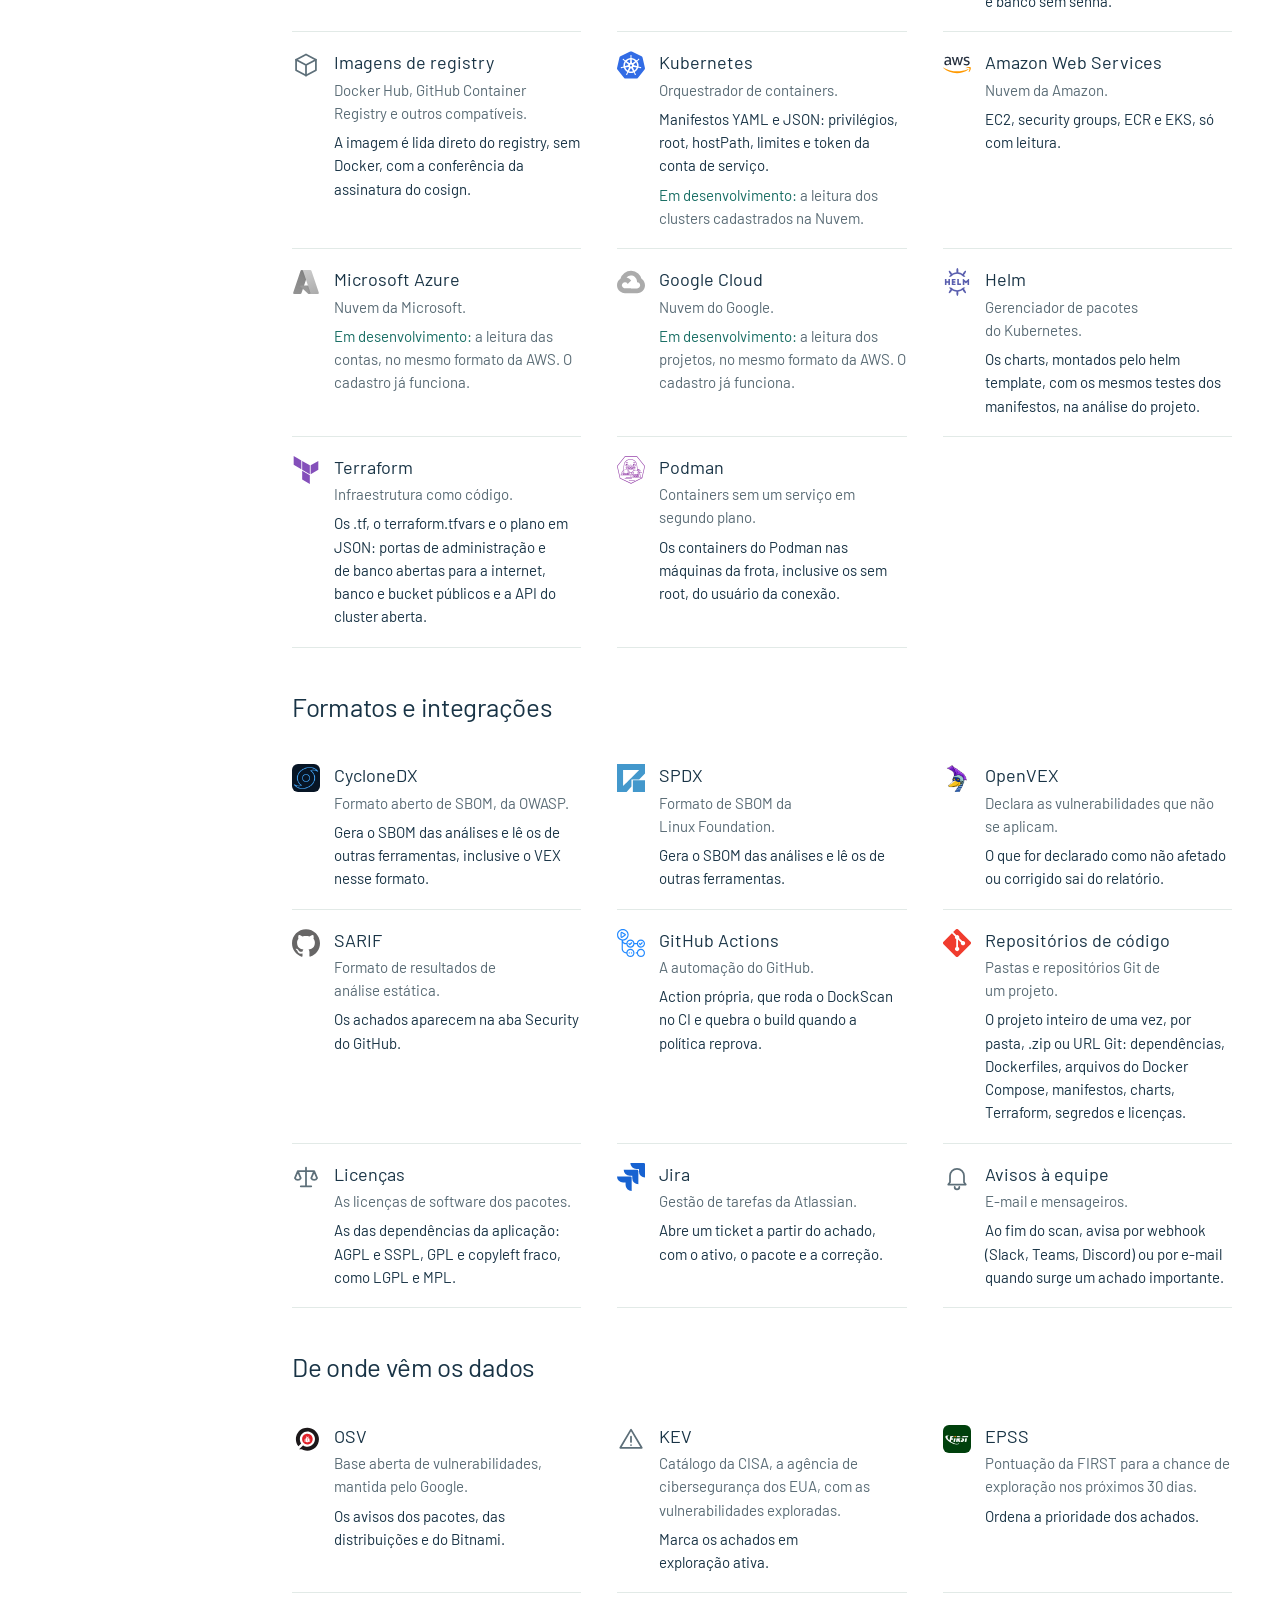
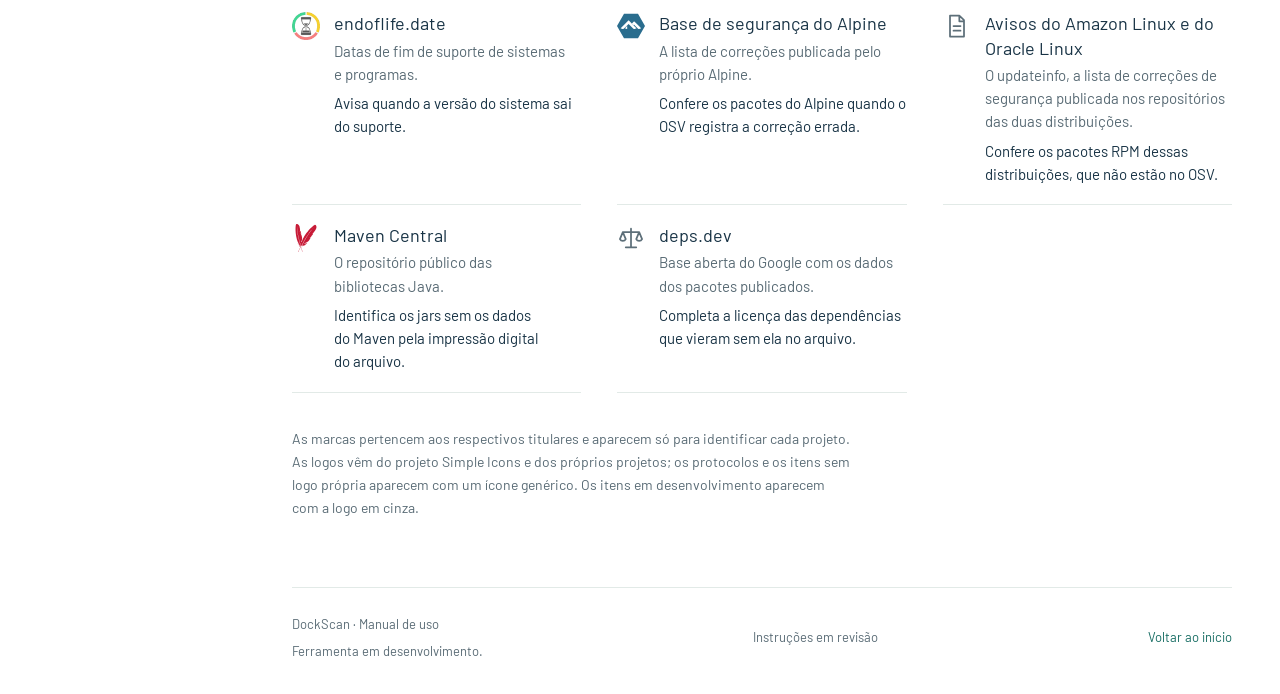
==== commit 4e9f20cb: "Adiciona ao manual o Docker Compose, o Red Hat, o SUSE, o openSUSE, o Amazon Linux, o Oracle Linux, " ====
--- a/index.html
+++ b/index.html
@@ -90,20 +90,28 @@
         <div class="two-columns notes"><div><h3>Está abrindo a interface local?</h3><p>Com o DockScan instalado, execute o comando abaixo e abra o endereço informado no terminal. O endereço local padrão é <code>http://127.0.0.1:8443</code>.</p><div class="code-box"><pre><code>python -m dockscan ui</code></pre><button type="button" class="copy-button" data-copy hidden>Copiar</button></div></div><div><h3>Como usar este manual</h3><p>Siga os capítulos em ordem ou use o índice para ir direto à sua tarefa. As instruções podem ser seguidas sem as imagens.</p><p class="muted">As telas vêm do laboratório do DockScan, com dados de demonstração. O guia começa após o acesso à interface. Para entrar, trocar a senha e cuidar das contas da equipe, veja <a href="#contas">Contas e acesso</a>.</p><p class="muted">O DockScan está em desenvolvimento: veja <a href="#desenvolvimento">o que chegou e o que vem por aí</a>.</p></div></div>
       </section>
 
-      <section id="reconhece" class="chapter" aria-labelledby="titulo-reconhece" data-keywords="compatibilidade suporte cobertura sistemas distribuições linguagens serviços formatos debian ubuntu alpine rocky alma kernel centos red hat oracle amazon fedora suse python node go ruby php rust java dotnet elixir dart flutter swift c++ conan pnpm uv bun gradle nginx apache tomcat redis postgresql mysql mariadb mongodb rabbitmq elasticsearch jenkins grafana kibana portainer prometheus ftp smtp rdp kubernetes helm terraform podman docker registry aws azure google cyclonedx spdx sarif vex licenças jira avisos osv kev epss fim de suporte em desenvolvimento próximas etapas">
+      <section id="reconhece" class="chapter" aria-labelledby="titulo-reconhece" data-keywords="compatibilidade suporte cobertura sistemas distribuições linguagens serviços formatos debian ubuntu alpine rocky alma kernel centos red hat oracle amazon fedora suse python node go ruby php rust java dotnet elixir dart flutter swift c++ conan pnpm uv bun gradle nginx apache tomcat redis postgresql mysql mariadb mongodb rabbitmq elasticsearch jenkins grafana kibana portainer prometheus ftp smtp rdp kubernetes helm terraform podman docker registry aws azure google cyclonedx spdx sarif vex licenças jira avisos osv kev epss fim de suporte em desenvolvimento próximas etapas azure linux mariner openeuler wolfi chainguard ubi bci compose">
         <header class="chapter-header"><div><h2 id="titulo-reconhece">O que o DockScan reconhece</h2><p>Os sistemas, linguagens, programas, serviços e formatos que o DockScan sabe ler, e o que ele procura em cada um. O que não está nesta lista não é analisado. Os itens em desenvolvimento ainda não são lidos: são as próximas etapas da ferramenta.</p></div></header>
         <h3 class="subheading">Sistemas operacionais</h3>
-        <p class="support-lead">Os pacotes do sistema são lidos nas máquinas, nos containers e nas imagens. Em todos estes, o DockScan também avisa quando a versão sai do suporte de segurança.</p>
+        <p class="support-lead">Os pacotes do sistema são lidos nas máquinas, nos containers e nas imagens. O DockScan também avisa quando a versão sai do suporte de segurança, menos no Azure Linux, no openEuler e no Wolfi, que o endoflife.date não acompanha.</p>
         <ul class="support-list">
           <li><img src="assets/logos/debian.svg" alt="" width="28" height="28" loading="lazy"><div><h4>Debian</h4><p>Distribuição Linux comunitária, base de boa parte das imagens oficiais.</p><p class="support-read">Pacotes do dpkg, inclusive nas imagens distroless, e os avisos do Debian.</p></div></li>
           <li><img src="assets/logos/ubuntu.svg" alt="" width="28" height="28" loading="lazy"><div><h4>Ubuntu</h4><p>Distribuição Linux da Canonical, comum em servidores e na nuvem.</p><p class="support-read">Pacotes do dpkg e os avisos do Ubuntu de cada versão.</p></div></li>
           <li><img src="assets/logos/alpinelinux.svg" alt="" width="28" height="28" loading="lazy"><div><h4>Alpine Linux</h4><p>Distribuição mínima, base de muitas imagens de containers.</p><p class="support-read">Pacotes do apk, pela versão do Alpine, conferidos também na base de segurança do próprio Alpine.</p></div></li>
           <li><img src="assets/logos/rockylinux.svg" alt="" width="28" height="28" loading="lazy"><div><h4>Rocky Linux</h4><p>Distribuição compatível com o Red Hat Enterprise Linux.</p><p class="support-read">Pacotes RPM e os avisos do Rocky Linux.</p></div></li>
           <li><img src="assets/logos/almalinux.svg" alt="" width="28" height="28" loading="lazy"><div><h4>AlmaLinux</h4><p>Distribuição compatível com o Red Hat Enterprise Linux.</p><p class="support-read">Pacotes RPM e os avisos do AlmaLinux.</p></div></li>
+          <li><img src="assets/logos/redhat.svg" alt="" width="28" height="28" loading="lazy"><div><h4>Red Hat Enterprise Linux</h4><p>A distribuição corporativa da Red Hat, também nas imagens UBI.</p><p class="support-read">Pacotes RPM e os avisos do Red Hat dos repositórios BaseOS, AppStream e CRB.</p><p class="support-next"><span>Em desenvolvimento:</span> as vulnerabilidades que o Red Hat ainda não corrigiu.</p></div></li>
+          <li><img src="assets/logos/suse.svg" alt="" width="28" height="28" loading="lazy"><div><h4>SUSE Linux Enterprise</h4><p>A distribuição corporativa da SUSE, também nas imagens BCI.</p><p class="support-read">Pacotes RPM e os avisos da SUSE para os módulos de cada service pack, inclusive o LTSS.</p></div></li>
+          <li><img src="assets/logos/opensuse.svg" alt="" width="28" height="28" loading="lazy"><div><h4>openSUSE Leap</h4><p>A distribuição comunitária da SUSE.</p><p class="support-read">Pacotes RPM e os avisos do openSUSE Leap de cada versão.</p></div></li>
+          <li><img class="logo-claro" src="assets/logos/aws.svg" alt="" width="28" height="28" loading="lazy"><img class="logo-escuro" src="assets/logos/aws-escuro.svg" alt="" width="28" height="28" loading="lazy"><div><h4>Amazon Linux</h4><p>A distribuição da Amazon para a AWS.</p><p class="support-read">Pacotes RPM e os avisos ALAS publicados nos repositórios do Amazon Linux 2 e 2023.</p><p class="support-next"><span>Em desenvolvimento:</span> o kernel, cujos avisos não estão no OSV.</p></div></li>
+          <li><img src="assets/logos/oracle.png" alt="" width="28" height="28" loading="lazy"><div><h4>Oracle Linux</h4><p>Distribuição da Oracle compatível com o Red Hat Enterprise Linux.</p><p class="support-read">Pacotes RPM e os avisos ELSA publicados nos repositórios do Oracle Linux 7, 8 e 9.</p><p class="support-next"><span>Em desenvolvimento:</span> os pacotes modulares, como os streams do Node.js e do PHP, e o kernel.</p></div></li>
+          <li><img src="assets/logos/azure.svg" alt="" width="28" height="28" loading="lazy"><div><h4>Azure Linux</h4><p>A distribuição da Microsoft, antes chamada CBL-Mariner.</p><p class="support-read">Pacotes RPM e os avisos do Azure Linux 2 e 3.</p></div></li>
+          <li><img src="assets/logos/linux.svg" alt="" width="28" height="28" loading="lazy"><div><h4>openEuler</h4><p>Distribuição comunitária criada pela Huawei.</p><p class="support-read">Pacotes RPM e os avisos do openEuler de cada versão LTS.</p></div></li>
+          <li><img src="assets/logos/caixa.svg" alt="" width="28" height="28" loading="lazy"><div><h4>Wolfi e Chainguard</h4><p>A base das imagens mínimas da Chainguard.</p><p class="support-read">Pacotes do apk e os avisos da Chainguard, separados dos do Alpine.</p></div></li>
           <li><img src="assets/logos/linux.svg" alt="" width="28" height="28" loading="lazy"><div><h4>Kernel Linux</h4><p>O núcleo do sistema operacional.</p><p class="support-read">A versão em execução em cada máquina, com o total de CVEs e os que importam agora.</p></div></li>
         </ul>
         <p class="support-lead">Nestes, o DockScan já avisa o fim de suporte. A verificação dos pacotes deles está em desenvolvimento.</p>
-        <ul class="support-inline"><li><img src="assets/logos/centos.svg" alt="" width="22" height="22" loading="lazy">CentOS</li><li><img src="assets/logos/redhat.svg" alt="" width="22" height="22" loading="lazy">Red Hat Enterprise Linux</li><li><img src="assets/logos/oracle.png" alt="" width="22" height="22" loading="lazy">Oracle Linux</li><li><img class="logo-claro" src="assets/logos/aws.svg" alt="" width="22" height="22" loading="lazy"><img class="logo-escuro" src="assets/logos/aws-escuro.svg" alt="" width="22" height="22" loading="lazy">Amazon Linux</li><li><img src="assets/logos/fedora.svg" alt="" width="22" height="22" loading="lazy">Fedora</li><li><img src="assets/logos/opensuse.svg" alt="" width="22" height="22" loading="lazy">openSUSE</li><li><img src="assets/logos/suse.svg" alt="" width="22" height="22" loading="lazy">SUSE Linux Enterprise</li></ul>
+        <ul class="support-inline"><li><img src="assets/logos/centos.svg" alt="" width="22" height="22" loading="lazy">CentOS</li><li><img src="assets/logos/fedora.svg" alt="" width="22" height="22" loading="lazy">Fedora</li></ul>
         <h3 class="subheading">Linguagens de programação</h3>
         <p class="support-lead">As dependências são lidas nos arquivos do projeto, nos pacotes instalados das máquinas, dos containers e das imagens e nos programas já compilados. Fora do gerenciador quer dizer instalado sem o apt, o apk ou o dnf, como nas imagens oficiais: a versão sai do próprio arquivo, sem executar nada.</p>
         <ul class="support-list">
@@ -161,6 +169,7 @@
         <ul class="support-list">
           <li><img src="assets/logos/docker.svg" alt="" width="28" height="28" loading="lazy"><div><h4>Docker</h4><p>Plataforma de containers.</p><p class="support-read">Containers em execução nas máquinas, pela frota, e imagens salvas com docker save; de cada pacote da imagem, a camada que o trouxe e se a correção é na imagem base ou no Dockerfile.</p></div></li>
           <li><img src="assets/logos/documento.svg" alt="" width="28" height="28" loading="lazy"><div><h4>Dockerfile</h4><p>A receita de construção da imagem.</p><p class="support-read">Más práticas, como rodar como root, segredo em ENV e copiar o projeto inteiro.</p></div></li>
+          <li><img src="assets/logos/docker.svg" alt="" width="28" height="28" loading="lazy"><div><h4>Docker Compose</h4><p>A descrição dos serviços de uma aplicação em containers.</p><p class="support-read">O compose.yaml e o docker-compose.yml: modo privilegiado, socket do Docker, diretórios e namespaces do host, capabilities, portas de banco e de administração abertas a todas as interfaces, imagem sem versão, senha escrita no arquivo e banco sem senha.</p></div></li>
           <li><img src="assets/logos/caixa.svg" alt="" width="28" height="28" loading="lazy"><div><h4>Imagens de registry</h4><p>Docker Hub, GitHub Container Registry e outros compatíveis.</p><p class="support-read">A imagem é lida direto do registry, sem Docker, com a conferência da assinatura do cosign.</p></div></li>
           <li><img src="assets/logos/kubernetes.svg" alt="" width="28" height="28" loading="lazy"><div><h4>Kubernetes</h4><p>Orquestrador de containers.</p><p class="support-read">Manifestos YAML e JSON: privilégios, root, hostPath, limites e token da conta de serviço.</p><p class="support-next"><span>Em desenvolvimento:</span> a leitura dos clusters cadastrados na Nuvem.</p></div></li>
           <li><img class="logo-claro" src="assets/logos/aws.svg" alt="" width="28" height="28" loading="lazy"><img class="logo-escuro" src="assets/logos/aws-escuro.svg" alt="" width="28" height="28" loading="lazy"><div><h4>Amazon Web Services</h4><p>Nuvem da Amazon.</p><p class="support-read">EC2, security groups, ECR e EKS, só com leitura.</p></div></li>
@@ -177,7 +186,7 @@
           <li><img src="assets/logos/openvex.png" alt="" width="28" height="28" loading="lazy"><div><h4>OpenVEX</h4><p>Declara as vulnerabilidades que não se aplicam.</p><p class="support-read">O que for declarado como não afetado ou corrigido sai do relatório.</p></div></li>
           <li><img src="assets/logos/github.svg" alt="" width="28" height="28" loading="lazy"><div><h4>SARIF</h4><p>Formato de resultados de análise estática.</p><p class="support-read">Os achados aparecem na aba Security do GitHub.</p></div></li>
           <li><img src="assets/logos/githubactions.svg" alt="" width="28" height="28" loading="lazy"><div><h4>GitHub Actions</h4><p>A automação do GitHub.</p><p class="support-read">Action própria, que roda o DockScan no CI e quebra o build quando a política reprova.</p></div></li>
-          <li><img src="assets/logos/git.svg" alt="" width="28" height="28" loading="lazy"><div><h4>Repositórios de código</h4><p>Pastas e repositórios Git de um projeto.</p><p class="support-read">O projeto inteiro de uma vez, por pasta, .zip ou URL Git: dependências, Dockerfiles, manifestos, charts, Terraform, segredos e licenças.</p></div></li>
+          <li><img src="assets/logos/git.svg" alt="" width="28" height="28" loading="lazy"><div><h4>Repositórios de código</h4><p>Pastas e repositórios Git de um projeto.</p><p class="support-read">O projeto inteiro de uma vez, por pasta, .zip ou URL Git: dependências, Dockerfiles, arquivos do Docker Compose, manifestos, charts, Terraform, segredos e licenças.</p></div></li>
           <li><img src="assets/logos/balanca.svg" alt="" width="28" height="28" loading="lazy"><div><h4>Licenças</h4><p>As licenças de software dos pacotes.</p><p class="support-read">As das dependências da aplicação: AGPL e SSPL, GPL e copyleft fraco, como LGPL e MPL.</p></div></li>
           <li><img src="assets/logos/jira.svg" alt="" width="28" height="28" loading="lazy"><div><h4>Jira</h4><p>Gestão de tarefas da Atlassian.</p><p class="support-read">Abre um ticket a partir do achado, com o ativo, o pacote e a correção.</p></div></li>
           <li><img src="assets/logos/sino.svg" alt="" width="28" height="28" loading="lazy"><div><h4>Avisos à equipe</h4><p>E-mail e mensageiros.</p><p class="support-read">Ao fim do scan, avisa por webhook (Slack, Teams, Discord) ou por e-mail quando surge um achado importante.</p></div></li>
@@ -189,6 +198,7 @@
           <li><img src="assets/logos/first.jpg" alt="" width="28" height="28" loading="lazy"><div><h4>EPSS</h4><p>Pontuação da FIRST para a chance de exploração nos próximos 30 dias.</p><p class="support-read">Ordena a prioridade dos achados.</p></div></li>
           <li><img src="assets/logos/endoflife.png" alt="" width="28" height="28" loading="lazy"><div><h4>endoflife.date</h4><p>Datas de fim de suporte de sistemas e programas.</p><p class="support-read">Avisa quando a versão do sistema sai do suporte.</p></div></li>
           <li><img src="assets/logos/alpinelinux.svg" alt="" width="28" height="28" loading="lazy"><div><h4>Base de segurança do Alpine</h4><p>A lista de correções publicada pelo próprio Alpine.</p><p class="support-read">Confere os pacotes do Alpine quando o OSV registra a correção errada.</p></div></li>
+          <li><img src="assets/logos/documento.svg" alt="" width="28" height="28" loading="lazy"><div><h4>Avisos do Amazon Linux e do Oracle Linux</h4><p>O updateinfo, a lista de correções de segurança publicada nos repositórios das duas distribuições.</p><p class="support-read">Confere os pacotes RPM dessas distribuições, que não estão no OSV.</p></div></li>
           <li><img src="assets/logos/apachemaven.svg" alt="" width="28" height="28" loading="lazy"><div><h4>Maven Central</h4><p>O repositório público das bibliotecas Java.</p><p class="support-read">Identifica os jars sem os dados do Maven pela impressão digital do arquivo.</p></div></li>
           <li><img src="assets/logos/balanca.svg" alt="" width="28" height="28" loading="lazy"><div><h4>deps.dev</h4><p>Base aberta do Google com os dados dos pacotes publicados.</p><p class="support-read">Completa a licença das dependências que vieram sem ela no arquivo.</p></div></li>
         </ul>
@@ -270,7 +280,7 @@
           <tr><td>Identificar portas e serviços</td><td>Rede → Varrer a rede</td><td>IPs ou faixas autorizadas no escopo de rede.</td></tr>
           <tr><td>Analisar o código de um projeto</td><td>Novo scan → Projeto</td><td>URL https do repositório Git ou o projeto em .zip.</td></tr>
         </tbody></table></div>
-        <details class="disclosure" id="guia-projeto"><summary>Como analisar um projeto?</summary><div><ol class="compact-steps"><li>Em “Novo scan”, no painel “Projeto”, informe a URL https do repositório Git ou escolha o projeto em .zip, como o “Download ZIP” do GitHub.</li><li>Clique em “Analisar o projeto”. A política ao lado vale também para o projeto.</li><li>O resultado traz as vulnerabilidades das dependências, um achado para cada arquivo que traz o pacote, e os problemas dos Dockerfiles, dos manifestos Kubernetes, dos charts do Helm e do Terraform, os segredos esquecidos no código e as licenças que pedem cuidado.</li></ol><p>O repositório é clonado só com o último commit e apagado no fim. Só repositórios públicos, ou com o token na própria URL. Pastas como node_modules, .venv e vendor ficam de fora. Os charts precisam do helm instalado no servidor; sem ele, o resultado avisa que o chart não foi analisado.</p><p>No terminal: <code>dockscan repo .</code>, <code>dockscan repo projeto.zip</code> ou <code>dockscan repo https://github.com/org/projeto.git</code>.</p></div></details>
+        <details class="disclosure" id="guia-projeto"><summary>Como analisar um projeto?</summary><div><ol class="compact-steps"><li>Em “Novo scan”, no painel “Projeto”, informe a URL https do repositório Git ou escolha o projeto em .zip, como o “Download ZIP” do GitHub.</li><li>Clique em “Analisar o projeto”. A política ao lado vale também para o projeto.</li><li>O resultado traz as vulnerabilidades das dependências, um achado para cada arquivo que traz o pacote, e os problemas dos Dockerfiles, dos arquivos do Docker Compose, dos manifestos Kubernetes, dos charts do Helm e do Terraform, os segredos esquecidos no código e as licenças que pedem cuidado.</li></ol><p>O repositório é clonado só com o último commit e apagado no fim. Só repositórios públicos, ou com o token na própria URL. Pastas como node_modules, .venv e vendor ficam de fora. Os charts precisam do helm instalado no servidor; sem ele, o resultado avisa que o chart não foi analisado.</p><p>No terminal: <code>dockscan repo .</code>, <code>dockscan repo projeto.zip</code> ou <code>dockscan repo https://github.com/org/projeto.git</code>. Um arquivo do Compose sozinho: <code>dockscan compose compose.yaml</code>.</p></div></details>
         <details class="disclosure"><summary>O que a varredura coleta?</summary><div><p>São lidos os pacotes e a configuração do sistema, os containers e os dados disponíveis sobre processos e portas. O resultado informa falhas de acesso ou partes da coleta que ficaram incompletas.</p><p>“Pular consulta de CVEs” desativa a consulta de vulnerabilidades. “Pular KEV e EPSS” desativa esse enriquecimento. A ausência de achados numa coleta incompleta não descarta vulnerabilidades.</p></div></details>
       </section>
 
@@ -372,7 +382,7 @@
           <li><div><h3>Veja as máquinas no Inventário</h3><p>Depois da varredura, “Inventário” mostra as máquinas, os containers e os serviços encontrados, num mapa agrupado por faixa de IPs ou numa lista. Clique numa máquina para abrir os containers e os serviços dela e use a busca e os filtros para achar um IP.</p></div></li>
         </ol>
         <details class="disclosure" id="guia-cofre"><summary>Como configurar o cofre SSH</summary><div><ol class="compact-steps"><li>Em Frota, vá até “Cofre de acesso SSH”.</li><li>Informe nome, usuário, senha e escopo permitido. Marque sudo somente se essa conta estiver configurada para usá-lo.</li><li>Clique em “Salvar credencial”. A senha sai do campo e não é devolvida pela interface.</li><li>No inventário, use <code>cred=nome-da-credencial</code> para selecioná-la. O escopo continua sendo respeitado.</li></ol><p>A identidade SSH é registrada na primeira conexão. Se mudar, confira a mudança antes de esquecer a entrada na lista de identidades conhecidas.</p></div></details>
-        <details class="disclosure" id="guia-coleta"><summary>O que é lido em cada máquina</summary><div><p>A coleta usa só o que a máquina já tem: comandos do sistema e arquivos de <code>/proc</code> e <code>/etc</code>. Não é preciso instalar Python nem agente. Numa máquina mínima, sem <code>ss</code> ou <code>ps</code>, as portas e os processos vêm direto do kernel.</p><ol class="compact-steps"><li>Pacotes do sistema: Debian e Ubuntu (dpkg), Alpine (apk), Rocky Linux e AlmaLinux (rpm). Outras distribuições RPM, como Red Hat e Amazon Linux, aparecem como não verificadas, porque o OSV não traz os avisos delas.</li><li>Os avisos do Debian, do Ubuntu e do Rocky citam o pacote de origem: uma vulnerabilidade do OpenSSL que vale para o <code>libssl3</code> aparece como <code>openssl</code>.</li><li>O kernel conta pela versão em execução, não pelos pacotes instalados. O achado traz o total de CVEs e lista os que importam agora: os explorados ativamente, os com chance de exploração de 1% ou mais, os publicados há poucos dias e os críticos e altos que um kernel já instalado corrige no próximo boot.</li><li>Os pacotes de linguagem (pip, npm, gems, Composer e NuGet) e as bibliotecas Java (.jar, .war, .ear), nos containers e na máquina, inclusive em <code>/home</code> e <code>/root</code>; os binários Go nos dois (na máquina, só os compilados com o Go 1.18 ou mais novo) e os binários Rust nos containers. Num container sem shell, os pacotes de linguagem vêm das pastas da aplicação, copiadas com <code>docker cp</code>.</li><li>Os programas instalados fora do gerenciador, como o node, o python e o redis das imagens oficiais: a versão sai do próprio arquivo, sem executar nada. A lista está em <a href="#reconhece">O que o DockScan reconhece</a>.</li><li>Os containers do Docker e do Podman. No Podman sem root, entram os containers do usuário da conexão SSH.</li><li>O fim de suporte do sistema da máquina e de cada container.</li><li>Para cada pacote vulnerável, se algum processo usa os arquivos dele agora. Um binário Go parado reduz a exposição; para bibliotecas Java, o DockScan só afirma o uso, porque um .war descompactado pelo servidor é usado sem ficar aberto.</li></ol></div></details>
+        <details class="disclosure" id="guia-coleta"><summary>O que é lido em cada máquina</summary><div><p>A coleta usa só o que a máquina já tem: comandos do sistema e arquivos de <code>/proc</code> e <code>/etc</code>. Não é preciso instalar Python nem agente. Numa máquina mínima, sem <code>ss</code> ou <code>ps</code>, as portas e os processos vêm direto do kernel.</p><ol class="compact-steps"><li>Pacotes do sistema: Debian e Ubuntu (dpkg), Alpine e Wolfi (apk), Rocky Linux, AlmaLinux, Red Hat Enterprise Linux, SUSE Linux Enterprise, openSUSE Leap, Azure Linux, openEuler, Amazon Linux e Oracle Linux (rpm). CentOS e Fedora aparecem como não verificados, porque não há uma base de avisos deles que o DockScan leia.</li><li>Os avisos do Debian, do Ubuntu, do Rocky e da SUSE citam o pacote de origem: uma vulnerabilidade do OpenSSL que vale para o <code>libssl3</code> aparece como <code>openssl</code>.</li><li>Um pacote de linguagem instalado por um pacote do sistema (o setuptools do <code>python3-setuptools</code>, as gems do Ruby do Debian, o npm do Alpine) conta pelo pacote do sistema, que traz as correções da distribuição.</li><li>O kernel conta pela versão em execução, não pelos pacotes instalados. O achado traz o total de CVEs e lista os que importam agora: os explorados ativamente, os com chance de exploração de 1% ou mais, os publicados há poucos dias e os críticos e altos que um kernel já instalado corrige no próximo boot. No Amazon Linux e no Oracle Linux, o kernel aparece como não verificado, porque os avisos dele não estão no OSV.</li><li>Os pacotes de linguagem (pip, npm, gems, Composer e NuGet) e as bibliotecas Java (.jar, .war, .ear), nos containers e na máquina, inclusive em <code>/home</code> e <code>/root</code>; os binários Go nos dois (na máquina, só os compilados com o Go 1.18 ou mais novo) e os binários Rust nos containers. Num container sem shell, os pacotes de linguagem vêm das pastas da aplicação, copiadas com <code>docker cp</code>.</li><li>Os programas instalados fora do gerenciador, como o node, o python e o redis das imagens oficiais: a versão sai do próprio arquivo, sem executar nada. A lista está em <a href="#reconhece">O que o DockScan reconhece</a>.</li><li>Os containers do Docker e do Podman. No Podman sem root, entram os containers do usuário da conexão SSH.</li><li>O fim de suporte do sistema da máquina e de cada container.</li><li>Para cada pacote vulnerável, se algum processo usa os arquivos dele agora. Um binário Go parado reduz a exposição; para bibliotecas Java, o DockScan só afirma o uso, porque um .war descompactado pelo servidor é usado sem ficar aberto.</li></ol></div></details>
         <details class="disclosure" id="guia-cve"><summary>Como investigar uma CVE</summary><div><ol class="compact-steps"><li>Abra “Buscar CVE” no menu da ferramenta.</li><li>Informe os IPs e um identificador CVE ou GHSA.</li><li>Clique em “Verificar CVE nos IPs”. Os dados são coletados por SSH nas máquinas selecionadas.</li><li>Leia as ocorrências, a data da coleta, os avisos e as evidências de uso. Uma coleta incompleta não descarta um alvo.</li></ol><p>Os pacotes são identificados automaticamente durante a coleta por IP.</p></div></details>
         <figure class="screenshot-placeholder" id="print-frota" data-screenshot="frota.webp">
           <div class="placeholder-header"><span>Imagem 05</span><span>Frota / inventário</span></div>
@@ -502,6 +512,9 @@
       <section id="desenvolvimento" class="chapter" aria-labelledby="titulo-desenvolvimento" data-keywords="em desenvolvimento roadmap próximos passos novidades futuro versão planejado jira notificações nuvem aws tags triagem estados rpm verificação duas etapas painel idiomas">
         <header class="chapter-header"><div><h2 id="titulo-desenvolvimento">Em desenvolvimento</h2><p>O DockScan é uma ferramenta em desenvolvimento. Telas e nomes podem mudar entre versões. Este capítulo mostra o que chegou há pouco e o que vem a seguir.</p></div></header>
         <div class="two-columns notes"><div><h3>Chegou nesta versão</h3><ol class="compact-steps">
+          <li><a href="#reconhece">Mais distribuições</a>: Red Hat Enterprise Linux (inclusive as imagens UBI), SUSE Linux Enterprise, openSUSE Leap, Amazon Linux, Oracle Linux, Azure Linux, openEuler e Wolfi, nas imagens, nos containers e nas máquinas. O Amazon Linux e o Oracle Linux usam os avisos publicados nos repositórios deles.</li>
+          <li><a href="#guia-projeto">Docker Compose</a>: no projeto inteiro e no terminal, o modo privilegiado, o socket do Docker, os diretórios e namespaces do host, as capabilities, as portas de banco e de administração abertas a todas as interfaces, a imagem sem versão, a senha escrita no arquivo e o banco sem senha.</li>
+          <li>Menos falsos positivos: um pacote Python, Node ou Ruby instalado por um pacote do sistema conta pelo pacote do sistema, com as correções da distribuição. Também saem os avisos de correção de bug sem CVE, as bibliotecas Rust usadas só na compilação e os avisos RUSTSEC só informativos.</li>
           <li><a href="#guia-servicos-rede">Rede</a>: FTP, SMTP, RDP, RabbitMQ e Prometheus, com a falta de criptografia, o NLA, o painel e as métricas abertas, e o perfil Network Services Scan.</li>
           <li><a href="#guia-projeto">Projeto inteiro</a>: pela URL do repositório Git ou pelo .zip, as dependências, os Dockerfiles, os manifestos Kubernetes, os charts do Helm, o Terraform, os segredos e as licenças, numa análise só.</li>
           <li>Camada da imagem: cada pacote de uma imagem diz de qual camada veio e se a correção é na imagem base ou no Dockerfile.</li>
@@ -525,7 +538,7 @@
           <li>Resultados com nomes claros: “Falhou” e “Passou” para a política; “Erro na análise” aparece diferente, porque é uma falha técnica.</li>
         </ol></div><div><h3>Próximas etapas</h3><ol class="compact-steps">
           <li>Leitura do Azure, do Google Cloud e do Kubernetes, no mesmo formato da AWS.</li>
-          <li>Os pacotes do Red Hat Enterprise Linux, do CentOS, do Oracle Linux, do Amazon Linux, do Fedora e do SUSE.</li>
+          <li>Os pacotes do CentOS e do Fedora, os pacotes modulares do Oracle Linux e as vulnerabilidades que o Red Hat ainda não corrigiu.</li>
           <li>C e C++ e o MySQL, quando o OSV trouxer os avisos deles. A lista completa do que vem a seguir está em <a href="#reconhece">O que o DockScan reconhece</a>.</li>
         </ol></div></div>
         <div class="callout"><span class="callout-tag">Sobre as versões</span><div><p>Um recurso pode chegar em partes: na Nuvem, por exemplo, a AWS é lida antes dos outros provedores. O manual é atualizado a cada etapa, junto com a ferramenta.</p></div></div>
